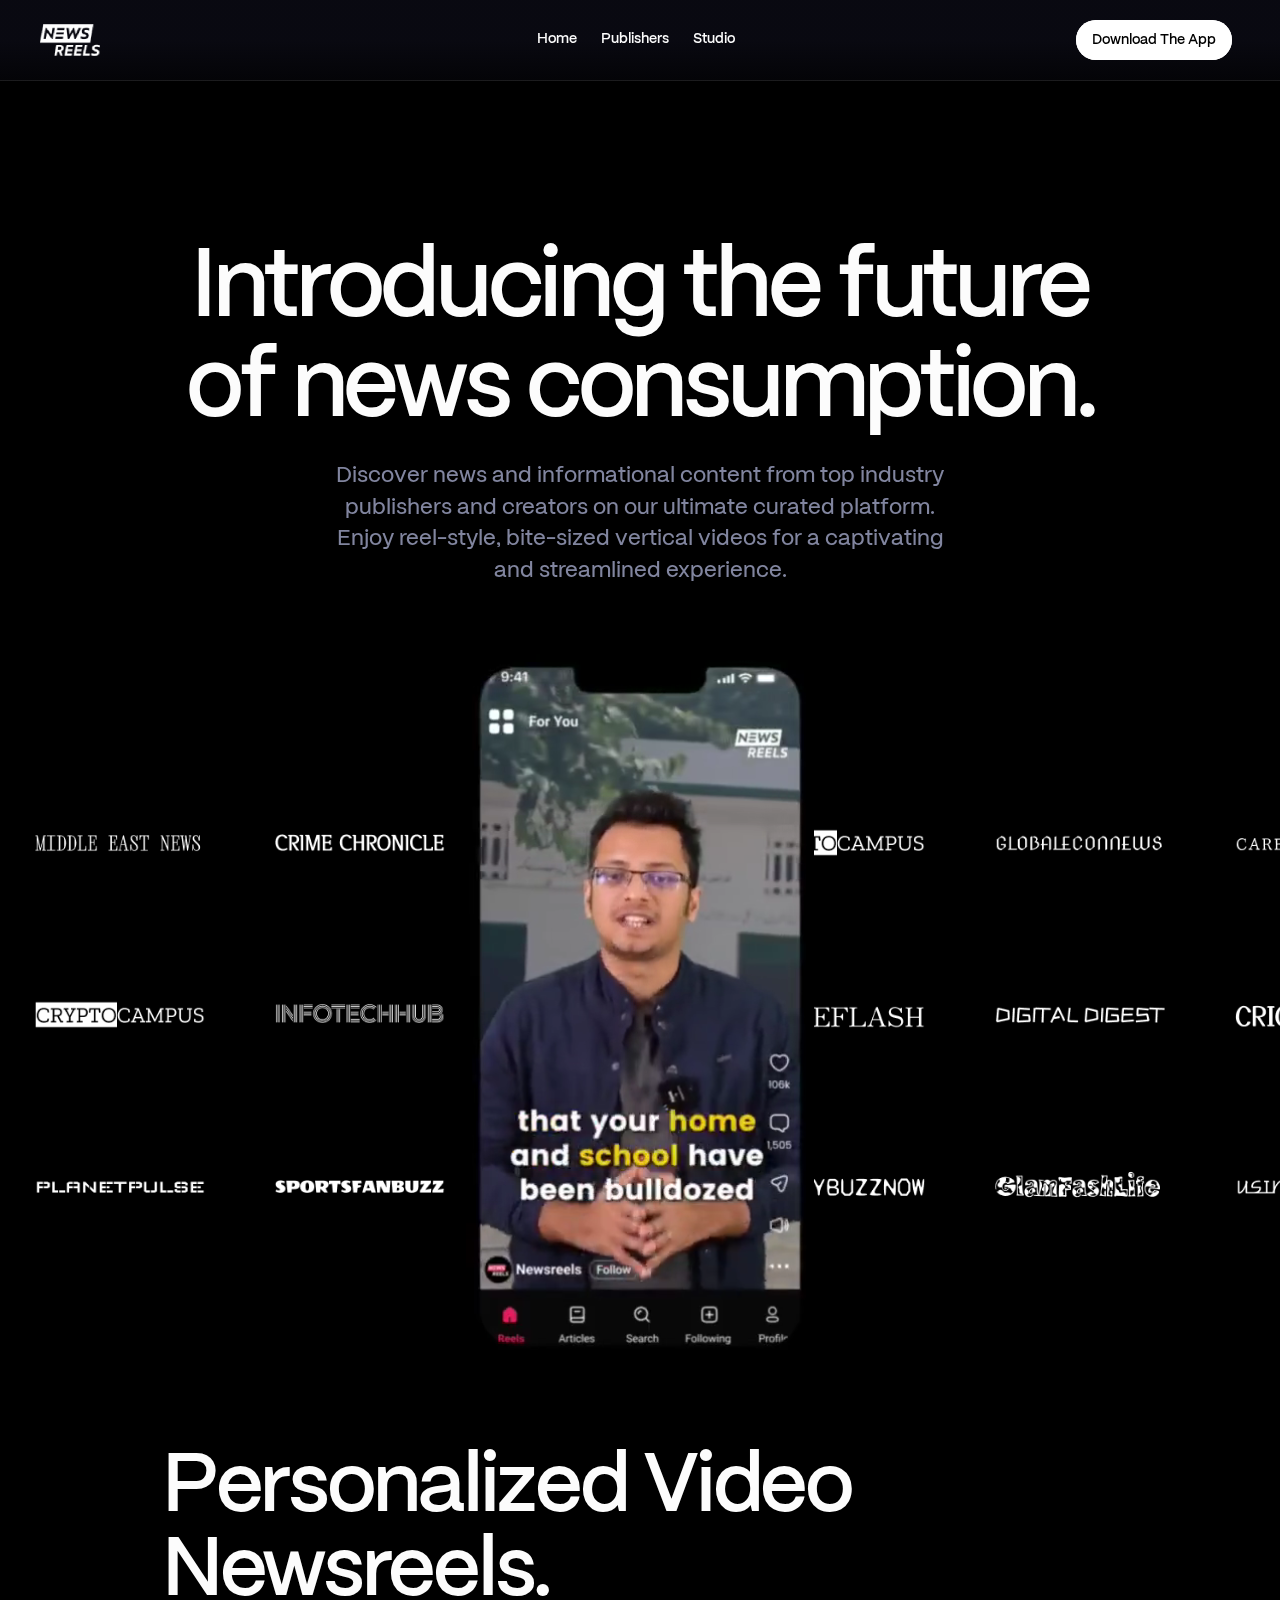
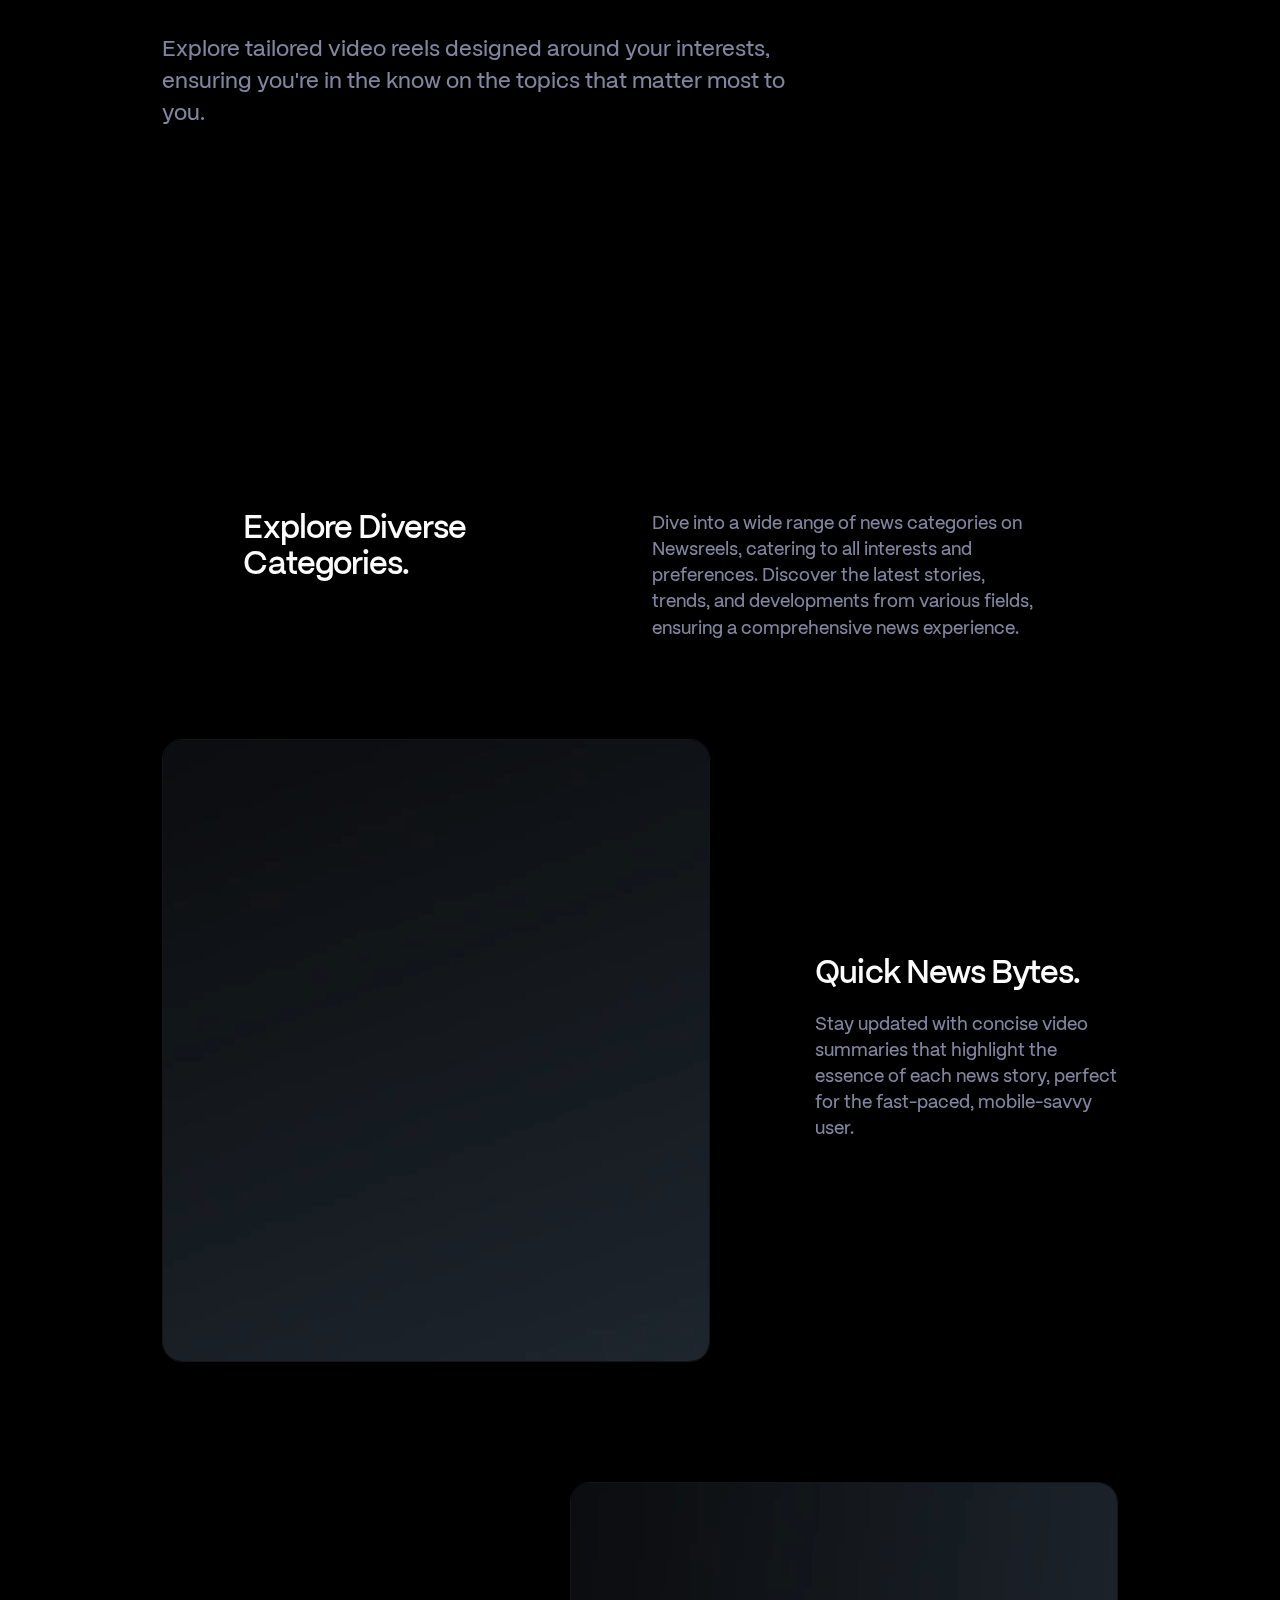
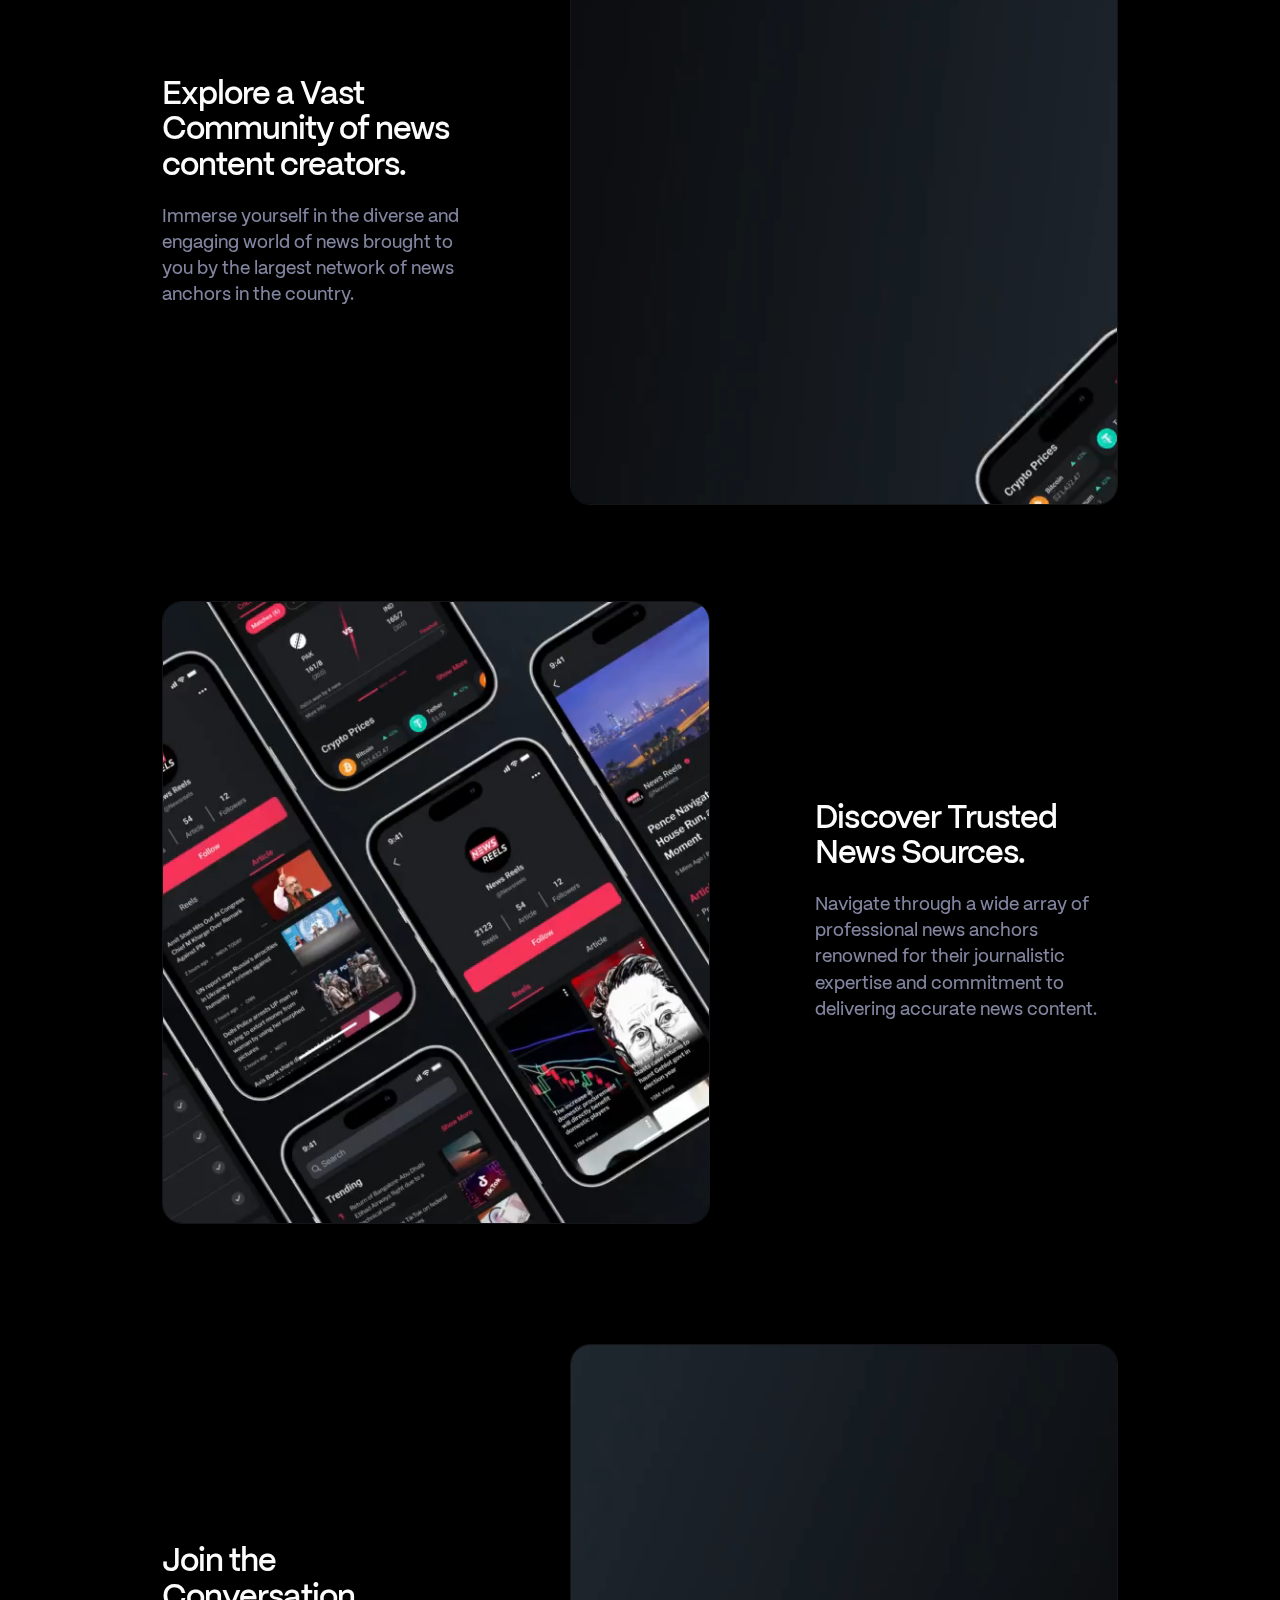
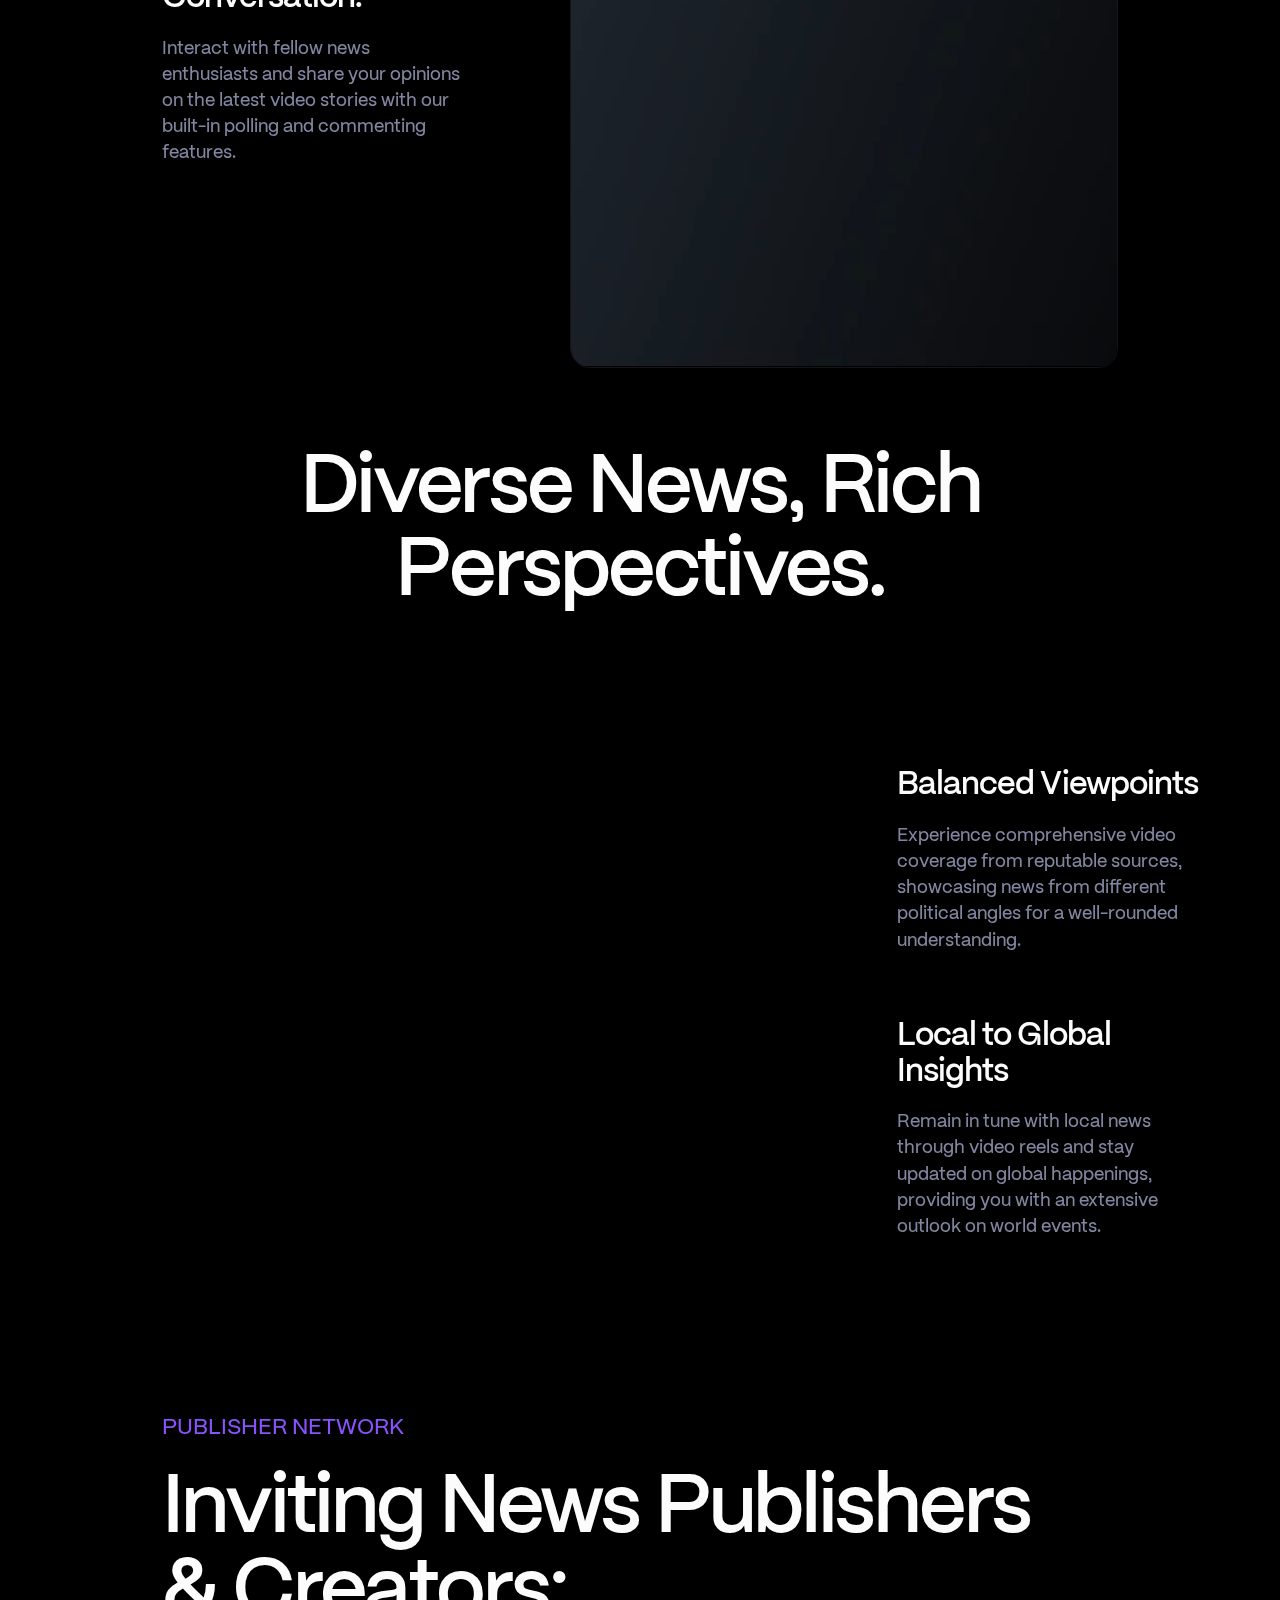
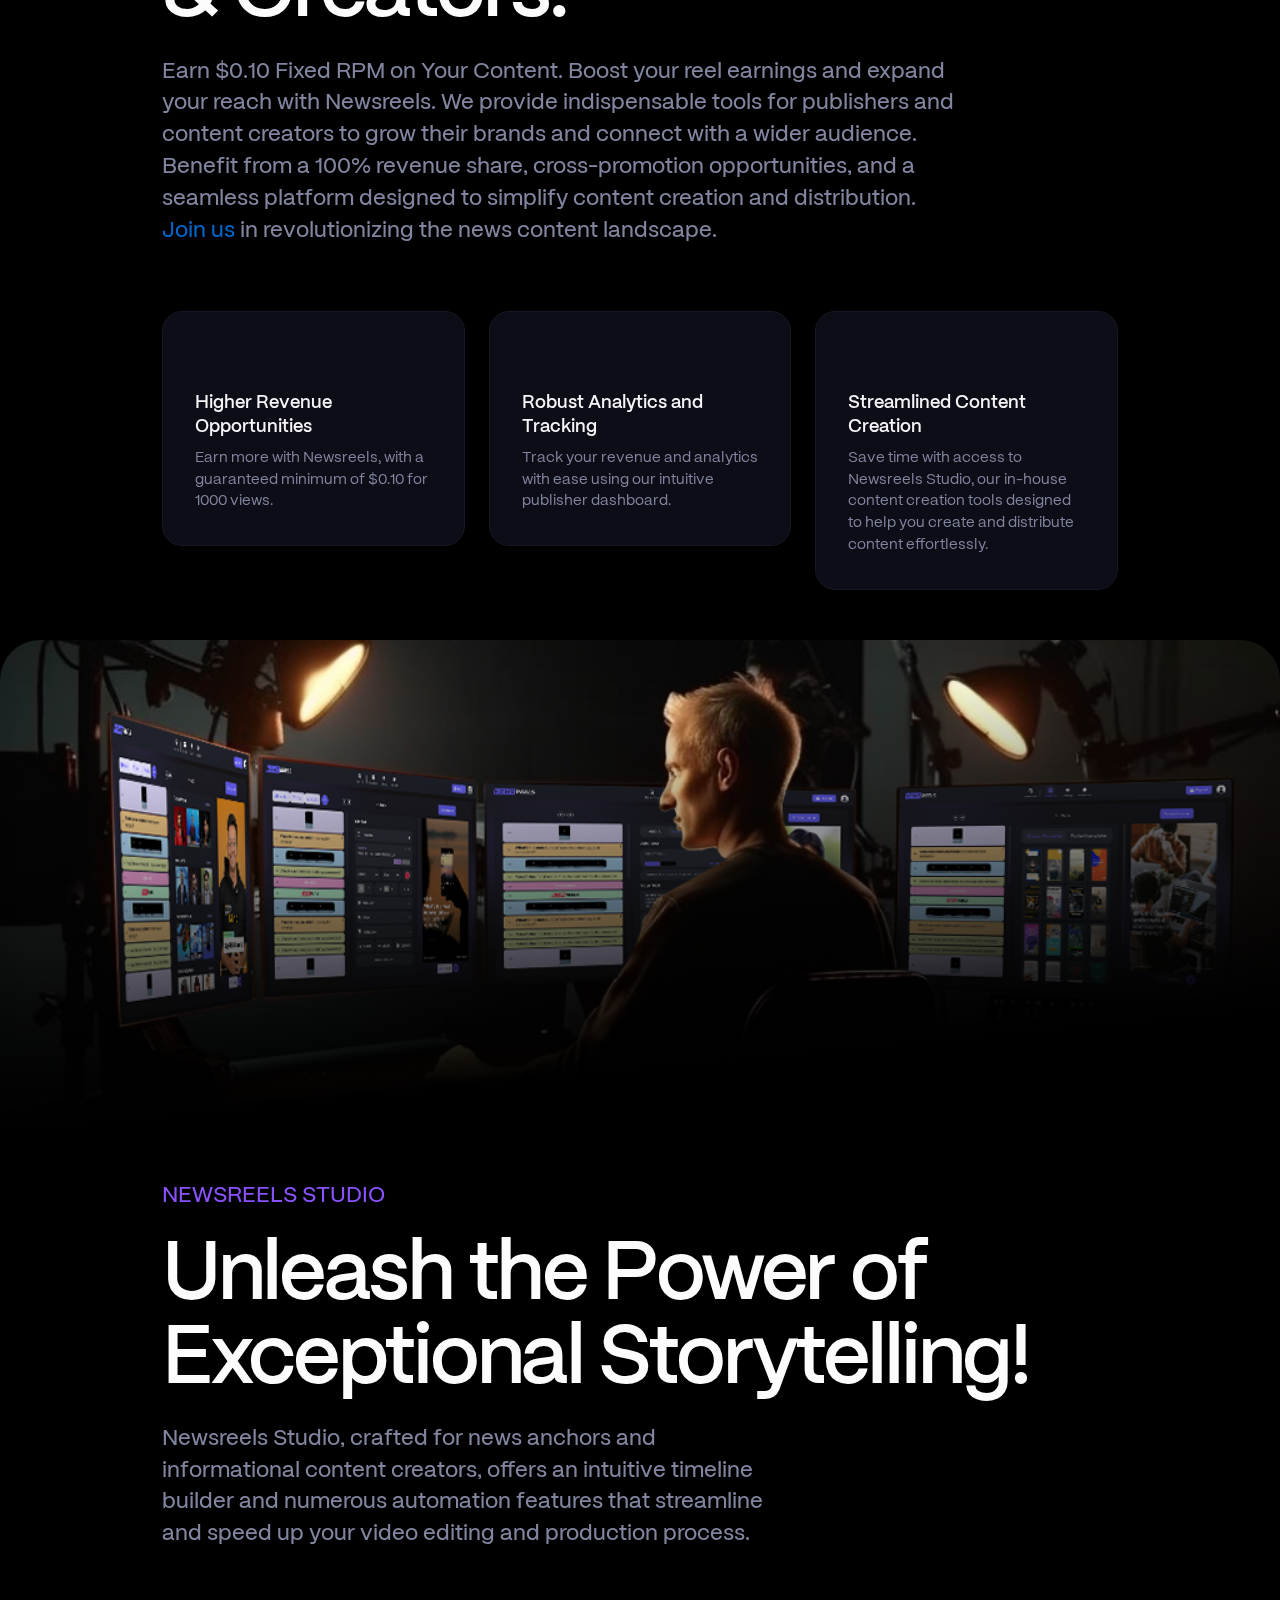
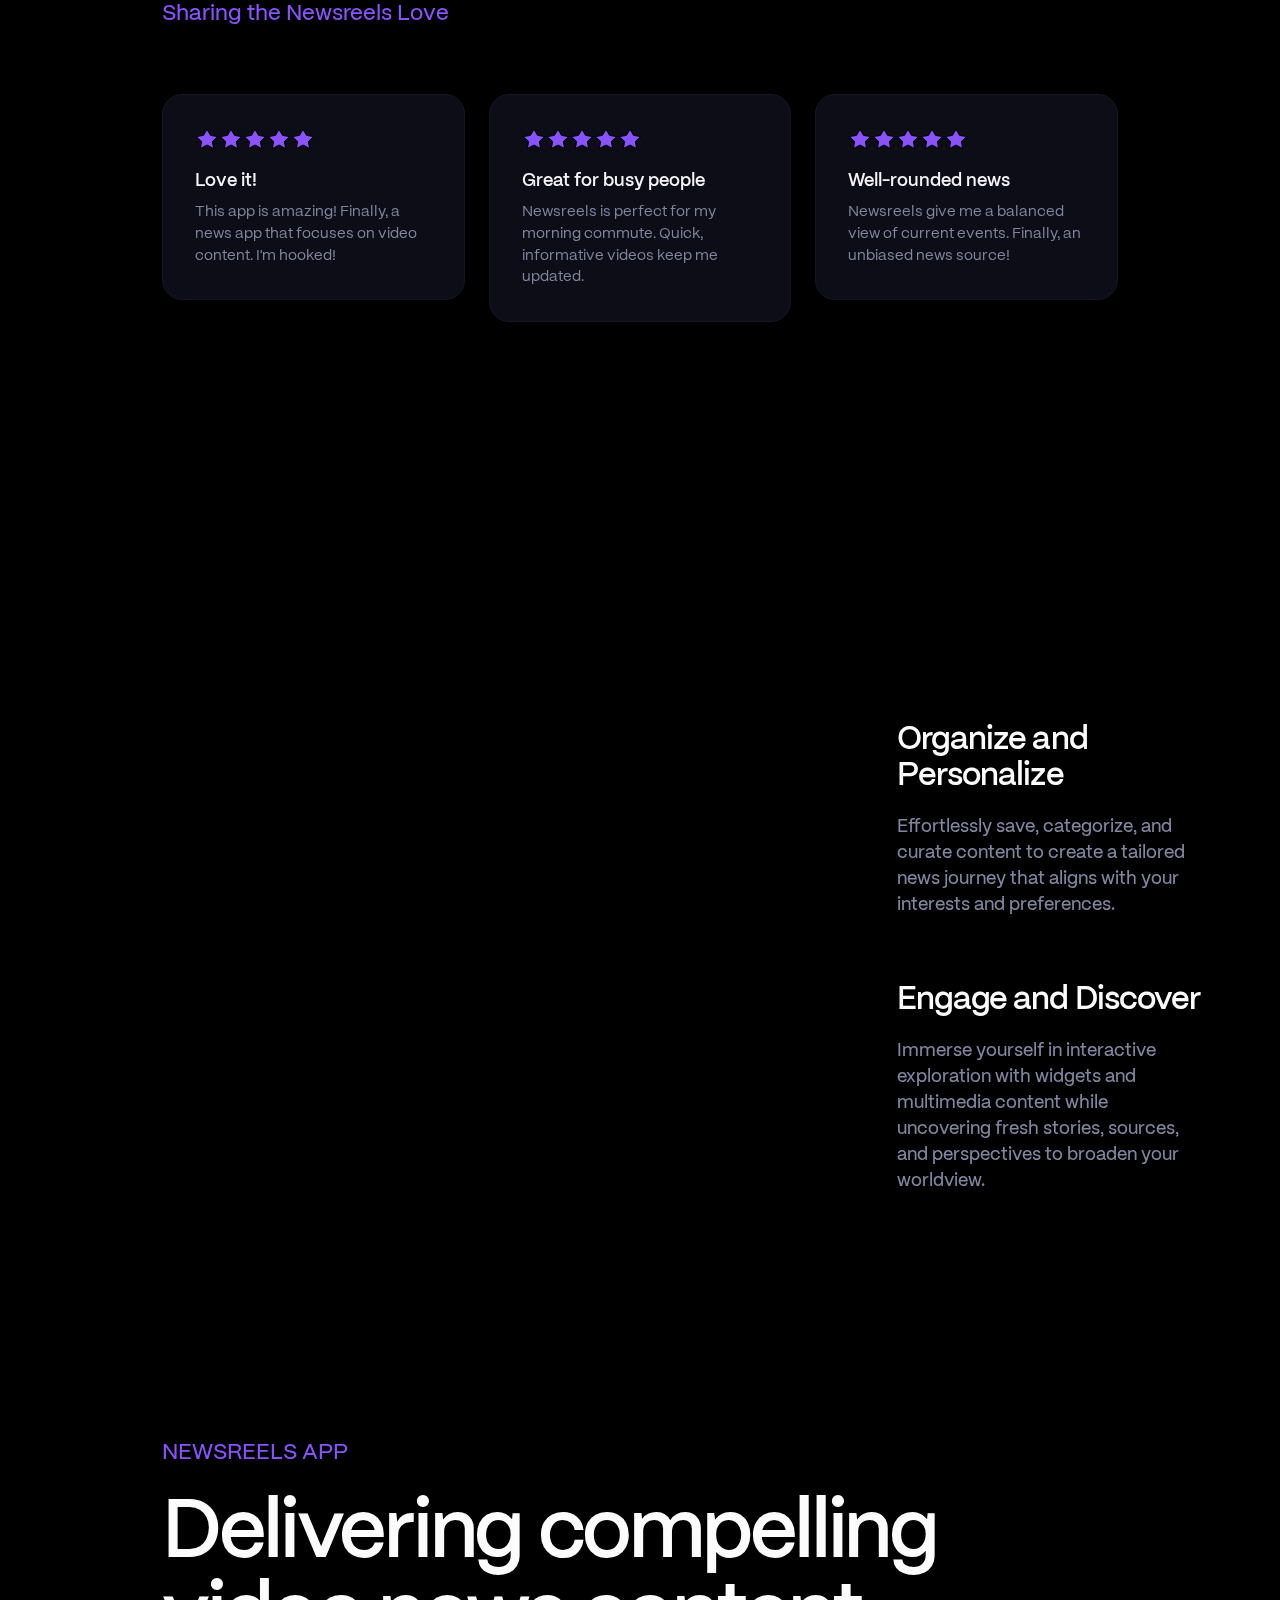
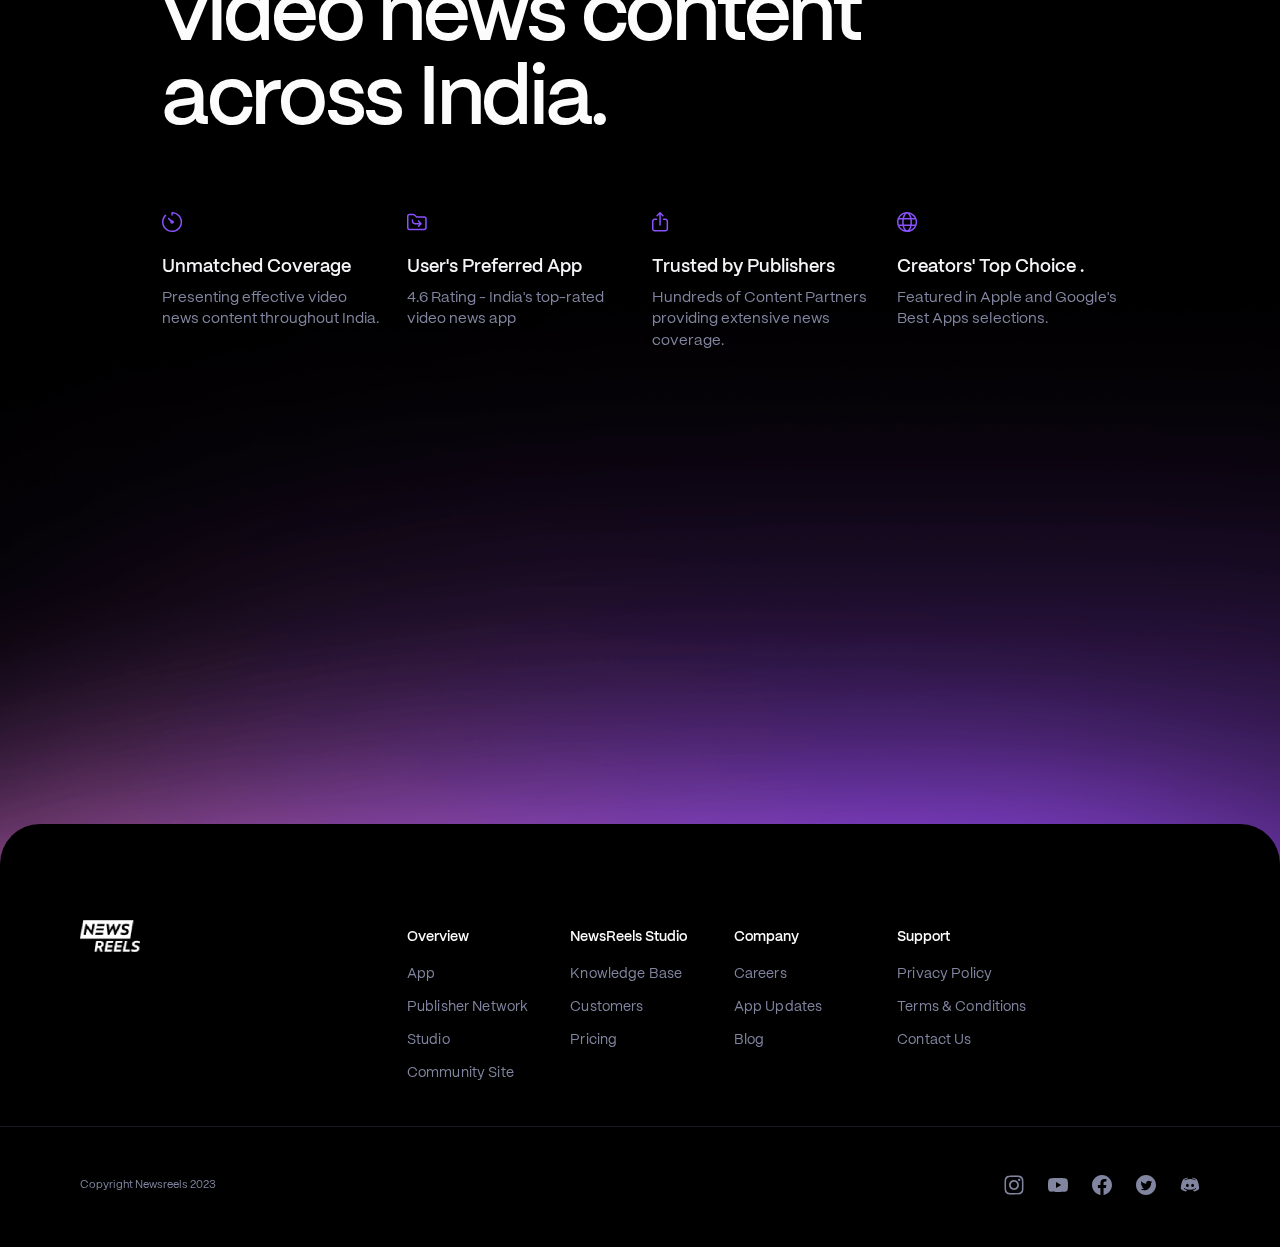
==== index.html @ c0e444f9 "add discord" ====
<!DOCTYPE html>
<html lang="en">

<head>
  <meta charset="utf-8">
  <meta name="viewport" content="width=device-width, initial-scale=1.0, viewport-fit=cover">
  <link rel="icon" href="/favicon.ico">
  <link rel="mask-icon" href="mask-icon.svg" color="#000000">
  <link rel="apple-touch-icon" href="/favicon.png">
  <link rel="manifest" href="manifest.json">
  <meta name="theme-color" content="#000000">
  <title>Newsreels | Home </title>
  <meta name="robots" content="index,follow">
  <meta name="description"
    content="Newsreels.app is the world's leading video review and collaboration platform. Share media, collect feedback, manage reviews, and deliver finished work faster — from anywhere in the world.">
  <meta name="twitter:card" content="summary_large_image">
  <meta name="twitter:site" content="@newsreels_india">
  <meta property="og:title" content="Next generation video collaboration">
  <meta property="og:description"
    content="Newsreels.app is the world's leading video review and collaboration platform. Share media, collect feedback, manage reviews, and deliver finished work faster — from anywhere in the world.">
  <meta property="og:url" content="https://Newsreels.app/">
  <meta property="og:image"
    content="/images/s6lu43cv/production/2a1689998dfde4bb32e7f4e3f55be67344ce795b-1200x630.jpg?w=1200&amp;h=630&amp;fm=jpg&amp;q=60">
  <meta property="og:image:alt" content="Home">
  <meta property="og:image:width" content="1200">
  <meta property="og:image:height" content="630">
  <link rel="canonical" href="https://Newsreels.app/">


  <style>
    :root {
      --window-width: 1258px !important;
      --vh: 9.41px;
      --color-accent: var(--color-iris, var(--color-accent-default)) !important;
    }
  </style>
  <meta name="next-head-count" content="26">

  <link href="" rel="preconnect" crossorigin="anonymous">
  <link rel="preload" href="/_next/static/css/97be53423e177a54.css" as="style">
  <link rel="stylesheet" href="/_next/static/css/97be53423e177a54.css" data-n-g="">
  <link rel="preload" href="/_next/static/css/7f69e7a1f38cecf5.css" as="style">
  <link rel="stylesheet" href="/_next/static/css/7f69e7a1f38cecf5.css" data-n-p=""><noscript data-n-css=""></noscript>
  <link rel="stylesheet" type="text/css" href="/_next/static/css/7e0dbac5d4361438.css">
  <link rel="stylesheet" href="/styles/min.css" type="text/css" />
  <script src="/scripts/head.built.js" type="text/javascript" charset="utf-8"></script>
  <link rel="stylesheet" href="/styles/sal.css">
  <script src="/scripts/sal.js"></script>
  <script>
    document.addEventListener("DOMContentLoaded", function () {
      sal({
        once: false,
        threshold: .3
      });
    });
  </script>
</head>

<body data-new-gr-c-s-check-loaded="14.1101.0" data-gr-ext-installed="">
  <div id="__next">
    <header class="XwOOK" aria-label="Primary Navigation"
      style="--nav-filter:none; --nav-bg:var(--nav-gradient-when-unblurred); --nav-text-color:var(--nav-text-color-light); --banner-height:0px; translate: none; rotate: none; scale: none; transform: translate(0px, 0px);">
      <nav class="nIgk0">
        <div class="_OiKy">
          <div class="F_Mcl"><a class="QZQv_" href="/">
              <img src="/images/logo.png" alt="">
            </a>
          </div>
          <div>
            <label for="inputNavMain" class="__6gzTP "
              style="translate: none; rotate: none; scale: none; transform: rotate(90deg);"><span class="Fape_"
                style="height: 24px; width: 4px;"><span class="xJKVR" style="height: 4px;"></span></span><span
                class="Fape_" style="height: 24px; width: 4px;"><span class="xJKVR"
                  style="height: 4px;"></span></span><span class="Fape_" style="height: 24px; width: 4px;"><span
                  class="xJKVR" style="height: 4px;"></span></span><span class="Fape_"
                style="height: 24px; width: 4px;"><span class="xJKVR" style="height: 4px;"></span></span>
            </label>
            <input type="checkbox" id="inputNavMain" class="hide inputNavMain" />
            <div class="K8v-head">
              <ul>
                <li> <a href="/">Home</a> </li>
                <li><a href="/publishers.html">Publishers</a> </li>
                <li><a href="/studio.html">Studio</a> </li>
              </ul>
              <ul>
                <li><a href="https://news.bullets.app/APWq/siteios"
                    class="downloadLink __5gJr1 __1HBn2 OVArd mlegb N3RCw">Download The
                    App</a></li>
              </ul>
            </div>
          </div>
          <ul class="__7wIyE">
            <li><a href="/" aria-current="page" tabindex="0" class="iCujW Xsi5x ASNs_"><span
                  class="h6oHQ">Home</span></a></li>
            <li><a href="/publishers.html" aria-current="page" tabindex="0" class="iCujW Xsi5x ASNs_"><span
                  class="h6oHQ">Publishers</span></a></li>
            <li><a href="/studio.html" aria-current="page" tabindex="0" class="iCujW Xsi5x ASNs_"><span
                  class="h6oHQ">Studio</span></a></li>
          </ul>
          <ul class="Wi_HN">
            <li><a href="https://news.bullets.app/APWq/siteios"
                class="downloadLink JPAgA __1HBn2 OVArd mlegb __30iHv pgyqc" target="_self" rel="noreferrer">Download
                The App</a></li>
          </ul>
        </div>
        <figure class="__3l9YJ"></figure>
      </nav>
    </header>

    <div class="__4ZFPN scrollable-container">
      <div class="SGDzO" style="--covered-opacity-progress:1; --covered-parallax-progress:0vh;">
        <div class="U4GbC ul-minh" style="height: 60vh;min-height: 610px  !important;bottom: 40vh;">
          <section class="l74oB rZjqm" style="--banner-height:0px; --transition-out-progress:0;">
            <div class="D2rDi" style="--glow-height:649.5px; --glow-width:1119.84px;">
              <div class="fyLz3 U_LW6" style="--glow-transition-in-delay:1s;--glow-skew:-12deg">
                <div class="wJUup bN3AM StOro" style="--glow-scale:0.9; --glow-intensity:1.2;" data-id=":Rk2qm:">
                  <canvas class="KvyDs" width="943" height="487" style="display: block;"></canvas>
                </div>
              </div>
            </div>
            <div class="qs5ya UTJMf FdVA_">
              <div class="mmdBP HyD3C FdVA_ O3_ec">
                <h1 class="cPYAq sBYv9 __57oio fxPj6 FMgrM">Introducing the future of news consumption.
                </h1>
                <p class="FrZdj Cjqhy k4YcQ KRW7B uUuhH">Discover news and informational content from
                  top industry publishers and creators on our ultimate curated platform. Enjoy
                  reel-style, bite-sized vertical videos for a captivating and streamlined experience.
                </p>
              </div>
            </div>
        </div>
      </div>
      <style>
        .device-screen>video {
          object-fit: contain
        }

        .device-hardware.image-hero-hardware {
          display: none;
        }

        html.no-reduced-motion .device-screen-image.image-hero-screen-wsj.nRF1M.__0O2Cb.show {
          background-image: unset !important;
        }
      </style>
      <main id="main" style="margin-top: 80px;" class="main" role="main" data-page-type="overview"
        data-anim-scroll-group="bubble-gum-group">
        <section class="section section-hero" data-analytics-section-engagement="name:hero">
          <div data-component-list="HeroTop" data-anim-scroll-group="HeroTop"
            style="transform: matrix(1, 0, 0, 1, 0, 0); opacity: 1;">

          </div>
          <div class="hero-bottom red-bg"
            style=" background: rgb(0,0,0); background: linear-gradient(0deg, rgba(0,0,0,1) 0%, rgba(0,0,0,1) 80%, rgba(0,0,0,0.8550595238095238) 90%, rgba(0,0,0,0.0) 100%); "
            data-anim-scroll-group='HeroBottom'>
            <div class="hero-bottom-content">
              <div data-component-list="MarqueeGalleryController">
                <div class="device-gallery" data-component-list=" DeviceGallery" style="opacity: 1; will-change: auto;">
                  <figure class="device">
                    <div class="device-hardware image-hero-hardware"></div>
                    <div class="device-screen">
                      <video playsinline="" muted="" autoplay="autoplay" loop=""
                        class="device-screen-image image-hero-screen-wsj nRF1M __0O2Cb show">
                        <!-- <source src="/images/videos/video.webm" type="video/mp4" /> -->
                        <source src="/images/home-page/final/01.mp4" type="video/mp4">
                      </video>
                    </div>
                  </figure>
                </div>
                <div class="marquee-container">
                  <figure class="marquee" data-component-list=" Marquee"
                    style="--slide-width:-50%; opacity: 1; --animation-play-state:running; will-change: auto;">
                    <div class="marquee-slide">
                      <div class="marquee-logo image-hero-logo-saexpress"></div>
                      <div class="marquee-logo image-hero-logo-houstonchronicle"></div>
                      <div class="marquee-logo image-hero-logo-latimes"></div>
                      <div class="marquee-logo image-hero-logo-wsj"></div>
                      <div class="marquee-logo image-hero-logo-idahostatesman"></div>
                      <div class="marquee-logo image-hero-logo-charlotteobserver"></div>
                      <div class="marquee-logo image-hero-logo-kansascitystar"></div>
                      <div class="marquee-logo image-hero-logo-sfchronicle"></div>
                      <div class="marquee-logo image-hero-logo-newsandobserver"></div>
                      <div class="marquee-logo image-hero-logo-miamiherald"></div>
                      <div class="marquee-logo image-hero-logo-sacramentobee"></div>
                      <div class="marquee-logo image-hero-logo-thestate"></div>
                      <div class="marquee-logo image-hero-logo-insider"></div>
                      <div class="marquee-logo image-hero-logo-todaysparent"></div>
                      <div class="marquee-logo image-hero-logo-townandcountry"></div>
                      <div class="marquee-logo image-hero-logo-vox"></div>
                    </div>
                    <div class="marquee-slide">
                      <div class="marquee-logo image-hero-logo-saexpress"></div>
                      <div class="marquee-logo image-hero-logo-houstonchronicle"></div>
                      <div class="marquee-logo image-hero-logo-latimes"></div>
                      <div class="marquee-logo image-hero-logo-wsj"></div>
                      <div class="marquee-logo image-hero-logo-idahostatesman"></div>
                      <div class="marquee-logo image-hero-logo-charlotteobserver"></div>
                      <div class="marquee-logo image-hero-logo-kansascitystar"></div>
                      <div class="marquee-logo image-hero-logo-sfchronicle"></div>
                      <div class="marquee-logo image-hero-logo-newsandobserver"></div>
                      <div class="marquee-logo image-hero-logo-miamiherald"></div>
                      <div class="marquee-logo image-hero-logo-sacramentobee"></div>
                      <div class="marquee-logo image-hero-logo-thestate"></div>
                      <div class="marquee-logo image-hero-logo-insider"></div>
                      <div class="marquee-logo image-hero-logo-todaysparent"></div>
                      <div class="marquee-logo image-hero-logo-townandcountry"></div>
                      <div class="marquee-logo image-hero-logo-vox"></div>
                    </div>
                  </figure>
                  <figure class="marquee" data-component-list=" Marquee"
                    style="--slide-width:-50%; opacity: 1; --animation-play-state:running; will-change: auto;">
                    <div class="marquee-slide">
                      <div class="marquee-logo image-hero-logo-adweek"></div>
                      <div class="marquee-logo image-hero-logo-bazaar"></div>
                      <div class="marquee-logo image-hero-logo-atlantic"></div>
                      <div class="marquee-logo image-hero-logo-bhag"></div>
                      <div class="marquee-logo image-hero-logo-bloomberg"></div>
                      <div class="marquee-logo image-hero-logo-caranddriver"></div>
                      <div class="marquee-logo image-hero-logo-vanityfair"></div>
                      <div class="marquee-logo image-hero-logo-cosmopolitan"></div>
                      <div class="marquee-logo image-hero-logo-dwell"></div>
                      <div class="marquee-logo image-hero-logo-cut"></div>
                      <div class="marquee-logo image-hero-logo-sportsIllustrated"></div>
                      <div class="marquee-logo image-hero-logo-hollywoodreporter"></div>
                      <div class="marquee-logo image-hero-logo-elle"></div>
                      <div class="marquee-logo image-hero-logo-esquire"></div>
                      <div class="marquee-logo image-hero-logo-wired"></div>
                      <div class="marquee-logo image-hero-logo-entertainmentweekly"></div>
                      <div class="marquee-logo image-hero-logo-foodandwine"></div>
                      <div class="marquee-logo image-hero-logo-forbes"></div>
                      <div class="marquee-logo image-hero-logo-time"></div>
                      <div class="marquee-logo image-hero-logo-allure"></div>
                      <div class="marquee-logo image-hero-logo-newrepublic"></div>
                    </div>
                    <div class="marquee-slide">
                      <div class="marquee-logo image-hero-logo-adweek"></div>
                      <div class="marquee-logo image-hero-logo-bazaar"></div>
                      <div class="marquee-logo image-hero-logo-atlantic"></div>
                      <div class="marquee-logo image-hero-logo-bhag"></div>
                      <div class="marquee-logo image-hero-logo-bloomberg"></div>
                      <div class="marquee-logo image-hero-logo-caranddriver"></div>
                      <div class="marquee-logo image-hero-logo-vanityfair"></div>
                      <div class="marquee-logo image-hero-logo-cosmopolitan"></div>
                      <div class="marquee-logo image-hero-logo-dwell"></div>
                      <div class="marquee-logo image-hero-logo-cut"></div>
                      <div class="marquee-logo image-hero-logo-sportsIllustrated"></div>
                      <div class="marquee-logo image-hero-logo-hollywoodreporter"></div>
                      <div class="marquee-logo image-hero-logo-elle"></div>
                      <div class="marquee-logo image-hero-logo-esquire"></div>
                      <div class="marquee-logo image-hero-logo-wired"></div>
                      <div class="marquee-logo image-hero-logo-entertainmentweekly"></div>
                      <div class="marquee-logo image-hero-logo-foodandwine"></div>
                      <div class="marquee-logo image-hero-logo-forbes"></div>
                      <div class="marquee-logo image-hero-logo-time"></div>
                      <div class="marquee-logo image-hero-logo-allure"></div>
                      <div class="marquee-logo image-hero-logo-newrepublic"></div>
                    </div>
                  </figure>
                  <figure class="marquee" data-component-list=" Marquee"
                    style="--slide-width:-50%; opacity: 1; --animation-play-state:running; will-change: auto;">
                    <div class="marquee-slide">
                      <div class="marquee-logo image-hero-logo-goodhousekeeping"></div>
                      <div class="marquee-logo image-hero-logo-realsimple"></div>
                      <div class="marquee-logo image-hero-logo-health"></div>
                      <div class="marquee-logo image-hero-logo-housebeautiful"></div>
                      <div class="marquee-logo image-hero-logo-instyle"></div>
                      <div class="marquee-logo image-hero-logo-golf"></div>
                      <div class="marquee-logo image-hero-logo-cookscountry"></div>
                      <div class="marquee-logo image-hero-logo-menshealth"></div>
                      <div class="marquee-logo image-hero-logo-motherjones"></div>
                      <div class="marquee-logo image-hero-logo-newsweek"></div>
                      <div class="marquee-logo image-hero-logo-nationalreview"></div>
                      <div class="marquee-logo image-hero-logo-newyork"></div>
                      <div class="marquee-logo image-hero-logo-oprahdaily"></div>
                      <div class="marquee-logo image-hero-logo-popularmechanics"></div>
                      <div class="marquee-logo image-hero-logo-people"></div>
                      <div class="marquee-logo image-hero-logo-vogue"></div>
                      <div class="marquee-logo image-hero-logo-rollingstone"></div>
                      <div class="marquee-logo image-hero-logo-nationalgeographic"></div>
                      <div class="marquee-logo image-hero-logo-newyorker"></div>
                      <div class="marquee-logo image-hero-logo-travelleisure"></div>
                      <div class="marquee-logo image-hero-logo-shape"></div>
                      <div class="marquee-logo image-hero-logo-womenshealth"></div>
                      <div class="marquee-logo image-hero-logo-gq"></div>
                    </div>
                    <div class="marquee-slide">
                      <div class="marquee-logo image-hero-logo-goodhousekeeping"></div>
                      <div class="marquee-logo image-hero-logo-realsimple"></div>
                      <div class="marquee-logo image-hero-logo-health"></div>
                      <div class="marquee-logo image-hero-logo-housebeautiful"></div>
                      <div class="marquee-logo image-hero-logo-instyle"></div>
                      <div class="marquee-logo image-hero-logo-golf"></div>
                      <div class="marquee-logo image-hero-logo-cookscountry"></div>
                      <div class="marquee-logo image-hero-logo-menshealth"></div>
                      <div class="marquee-logo image-hero-logo-motherjones"></div>
                      <div class="marquee-logo image-hero-logo-newsweek"></div>
                      <div class="marquee-logo image-hero-logo-nationalreview"></div>
                      <div class="marquee-logo image-hero-logo-newyork"></div>
                      <div class="marquee-logo image-hero-logo-oprahdaily"></div>
                      <div class="marquee-logo image-hero-logo-popularmechanics"></div>
                      <div class="marquee-logo image-hero-logo-people"></div>
                      <div class="marquee-logo image-hero-logo-vogue"></div>
                      <div class="marquee-logo image-hero-logo-rollingstone"></div>
                      <div class="marquee-logo image-hero-logo-nationalgeographic"></div>
                      <div class="marquee-logo image-hero-logo-newyorker"></div>
                      <div class="marquee-logo image-hero-logo-travelleisure"></div>
                      <div class="marquee-logo image-hero-logo-shape"></div>
                      <div class="marquee-logo image-hero-logo-womenshealth"></div>
                      <div class="marquee-logo image-hero-logo-gq"></div>
                    </div>
                  </figure>
                </div>
                <div class="animation-controls typography-news-copy">
                  <button class="animation-control animation-control-play" aria-label="play animation"
                    data-analytics-title="play-device-gallery" data-analytics-click="prop3:play-device-gallery"
                    disabled="">

                  </button>
                  <button class="animation-control animation-control-pause" aria-label="pause animation"
                    data-analytics-title="pause-device-gallery" data-analytics-click="prop3:pause-device-gallery">

                  </button>
                </div>

              </div>

            </div>
          </div>

        </section>
      </main>

      <div class="dK3Eb">
      </div>

      <section class="tnhsO CfJwj Obelq bk-bg  "
        style="--sp-h-b-base:6.2rem;--sp-h-b-xs:6.2rem;--sp-h-b-sm:8rem;--sp-h-b-md:9.6rem;--sp-h-b-lg:9.6rem;--sp-h-b-xl:9.6rem;--sp-h-a-base:3.2rem;--sp-h-a-xs:3.2rem;--sp-h-a-sm:3.2rem;--sp-h-a-md:3.2rem;--sp-h-a-lg:3.2rem;--sp-h-a-xl:3.2rem;--color-accent:var(--color-cobalt);    padding-top: 10px !important;">
        <div class="fEFij rZjqm ">
          <div class="qs5ya XRK93 FdVA_ __5tIL1">
            <div class="HyD3C FdVA_ DbFIs O3_ec">
              <!-- <span class="jsXE_ xy1GR GZt6A _bdZo">Reviews and approvals</span> -->
              <h2 class="__4OvFq __57oio ShuYP f4wNZ">Personalized Video Newsreels.</h2>
              <p class="sIwVz k4YcQ KRW7B uUuhH">Explore tailored video reels designed around your
                interests, ensuring you're in the know on the topics that matter most to you.
              </p>
            </div>
          </div>
        </div>
      </section>
      <section class="xuW0_ bk-bg rZjqm __3CmBP oNLWI CfJwj tnhsO no-pad-bottom"
        style="--sp-h-b-base:3.2rem;--sp-h-b-xs:3.2rem;--sp-h-b-sm:3.2rem;--sp-h-b-md:3.2rem;--sp-h-b-lg:3.2rem;--sp-h-b-xl:3.2rem;--sp-h-a-base:6.2rem;--sp-h-a-xs:6.2rem;--sp-h-a-sm:6.2rem;--sp-h-a-md:9.6rem;--sp-h-a-lg:9.6rem;--sp-h-a-xl:9.6rem;--max-parallax-percent:14">
        <div class="GsYCh EgB4M vplayer">
          <div class="fyLz3 __2_GFP">
            <div class="wJUup bN3AM StOro " style="--glow-scale:1.35; --glow-intensity:0.4;" data-id=":R18cqm:">
              <canvas class="KvyDs" width="717" height="416" style="display: none;"></canvas>
            </div>
          </div>

          <div>
            <video playsinline muted autoplay="autoplay" loop class="nRF1M __0O2Cb">
              <source src="/images/home-page/final/02.mp4" type="video/mp4" />
            </video>
          </div>

        </div>

        <div class="qs5ya zzuJd FdVA_ SVWmp EgB4M" style=" margin-top: 130px; ">
          <div class="HyD3C FdVA_ DbFIs AeyKt _iPzT __0qe1M">
            <h3 class="__57oio fyTcj xPRrU">Explore Diverse Categories.</h3>
          </div>
          <div class="HyD3C FdVA_ DbFIs AeyKt _iPzT aapeg">
            <p class="k4YcQ mkMAT yzwZD">Dive into a wide range of news categories on Newsreels, catering to
              all interests and preferences. Discover the latest stories, trends, and developments from
              various fields, ensuring a comprehensive news experience.
            </p>
          </div>
        </div>
      </section>

      <section class="B9Crf zS1Hy __5UiKo CfJwj tnhsO t5ApJ no-pad-bottom"
        style="--sp-h-b-base:6.2rem; --sp-h-b-xs:6.2rem; --sp-h-b-sm:6.2rem; --sp-h-b-md:9.6rem; --sp-h-b-lg:9.6rem; --sp-h-b-xl:9.6rem; --sp-h-a-base:6.2rem; --sp-h-a-xs:6.2rem; --sp-h-a-sm:6.2rem; --sp-h-a-md:12rem; --sp-h-a-lg:12rem; --sp-h-a-xl:12rem; --max-parallax-percent:14; --media-aspect-ratio:0.878788; --side-by-side-progress:0;">
        <div class="__5Azdj rZjqm">
          <div class="qs5ya R4bce">
            <div class="DbFIs O3_ec">
              <h3 class="DOlB_ __57oio fyTcj xPRrU">Quick News Bytes.</h3>
              <p class="smFNY k4YcQ mkMAT yzwZD">Stay updated with concise video summaries that highlight
                the essence of each news story, perfect for the fast-paced, mobile-savvy user.</p>
            </div>
          </div>
          <div class="__4_FnV">
            <div class="fyLz3 gd8bm" style="--glow-skew:-10deg">
              <div class="wJUup EL74u bN3AM StOro" style="--glow-scale:1.00059; --glow-intensity:0.800781;"
                data-id=":R8gqm:"><canvas class="KvyDs" width="493" height="467" style="display: none;"></canvas>
              </div>

              <div class="TjluN Rko64">
                <div class="bIJb7 rIIRL" style="--aspect-ratio:0.7575757575757576">
                  <div aria-hidden="true">
                    <figure class="dv8YP cseZ3" style="--default-image-aspect-ratio:0.7575757575757576">
                      <!-- <img crossorigin="anonymous" alt="" class="nRF1M __0O2Cb"
                                                src="/images/new/2.1.png"> -->
                      <video playsinline muted autoplay="autoplay" class="nRF1M __0O2Cb">
                        <source src="/images/home-page/final/03.mp4" type="video/mp4" />
                      </video>

                    </figure>
                  </div>
                </div>
              </div>
            </div>
          </div>
        </div>
      </section>

      <section class="B9Crf zS1Hy dQmZV CfJwj tnhsO t5ApJ no-pad-bottom"
        style="--sp-h-b-base:6.2rem; --sp-h-b-xs:6.2rem; --sp-h-b-sm:6.2rem; --sp-h-b-md:12rem; --sp-h-b-lg:12rem; --sp-h-b-xl:12rem; --sp-h-a-base:6.2rem; --sp-h-a-xs:6.2rem; --sp-h-a-sm:6.2rem; --sp-h-a-md:12rem; --sp-h-a-lg:12rem; --sp-h-a-xl:12rem; --max-parallax-percent:14; --media-aspect-ratio:0.878788; --side-by-side-progress:0;">
        <div class="__5Azdj rZjqm">
          <div class="qs5ya R4bce">
            <div class="DbFIs O3_ec">
              <h3 class="DOlB_ __57oio fyTcj xPRrU">Explore a Vast Community of news content creators.
              </h3>
              <p class="smFNY k4YcQ mkMAT yzwZD">Immerse yourself in the diverse and engaging world of
                news brought to you by the largest network of news anchors in the country.</p>
            </div>
          </div>
          <div class="__4_FnV">
            <div class="fyLz3 gd8bm" style="--glow-skew:-10deg">
              <div class="wJUup EL74u bN3AM StOro" style="--glow-scale:1.00059; --glow-intensity:0.800781;"
                data-id=":R8kqm:"><canvas class="KvyDs" width="493" height="467" style="display: none;"></canvas>
              </div>

              <div class="TjluN Rko64">
                <div class="bIJb7 rIIRL" style="--aspect-ratio:0.7575757575757576">
                  <div aria-hidden="true">
                    <figure class="dv8YP cseZ3" style="--default-image-aspect-ratio:0.7575757575757576">
                      <video playsinline muted autoplay="autoplay" class="nRF1M __0O2Cb">
                        <source src="/images/home-page/final/04.mp4" type="video/mp4" />
                      </video>
                      <!-- <img crossorigin="anonymous" alt="" class="nRF1M __0O2Cb" src="/images/new/3.2.png"> -->
                    </figure>
                  </div>

                </div>
              </div>
            </div>
          </div>
        </div>
      </section>

      <section class="B9Crf zS1Hy __5UiKo CfJwj tnhsO t5ApJ no-pad-bottom"
        style="--sp-h-b-base:6.2rem; --sp-h-b-xs:6.2rem; --sp-h-b-sm:6.2rem; --sp-h-b-md:9.6rem; --sp-h-b-lg:9.6rem; --sp-h-b-xl:9.6rem; --sp-h-a-base:6.2rem; --sp-h-a-xs:6.2rem; --sp-h-a-sm:6.2rem; --sp-h-a-md:12rem; --sp-h-a-lg:12rem; --sp-h-a-xl:12rem; --max-parallax-percent:14; --media-aspect-ratio:0.878788; --side-by-side-progress:0;">
        <div class="__5Azdj rZjqm">
          <div class="qs5ya R4bce">
            <div class="DbFIs O3_ec">
              <h3 class="DOlB_ __57oio fyTcj xPRrU">Discover Trusted News Sources.</h3>
              <p class="smFNY k4YcQ mkMAT yzwZD">Navigate through a wide array of professional news
                anchors renowned for their journalistic expertise and commitment to delivering accurate
                news content.</p>
            </div>
          </div>
          <div class="__4_FnV">
            <div class="fyLz3 gd8bm" style="--glow-skew:-10deg">
              <div class="wJUup EL74u bN3AM StOro" style="--glow-scale:1.00059; --glow-intensity:0.800781;"
                data-id=":R8gqm:"><canvas class="KvyDs" width="493" height="467" style="display: none;"></canvas>
              </div>

              <div class="TjluN Rko64">
                <div class="bIJb7 rIIRL" style="--aspect-ratio:0.7575757575757576">
                  <div aria-hidden="true">
                    <figure class="dv8YP cseZ3" style="--default-image-aspect-ratio:0.7575757575757576">
                      <video playsinline muted autoplay="autoplay" class="nRF1M __0O2Cb">
                        <source src="/images/home-page/final/05.mp4" type="video/mp4" />
                      </video>

                    </figure>
                  </div>

                </div>
              </div>
            </div>
          </div>
        </div>
      </section>

      <section class="B9Crf zS1Hy dQmZV CfJwj tnhsO t5ApJ no-pad-bottom"
        style="--sp-h-b-base:6.2rem; --sp-h-b-xs:6.2rem; --sp-h-b-sm:6.2rem; --sp-h-b-md:12rem; --sp-h-b-lg:12rem; --sp-h-b-xl:12rem; --sp-h-a-base:6.2rem; --sp-h-a-xs:6.2rem; --sp-h-a-sm:6.2rem; --sp-h-a-md:12rem; --sp-h-a-lg:12rem; --sp-h-a-xl:12rem; --max-parallax-percent:14; --media-aspect-ratio:0.878788; --side-by-side-progress:0;">
        <div class="__5Azdj rZjqm">
          <div class="qs5ya R4bce">
            <div class="DbFIs O3_ec">
              <h3 class="DOlB_ __57oio fyTcj xPRrU">Join the Conversation.
              </h3>
              <p class="smFNY k4YcQ mkMAT yzwZD">Interact with fellow news enthusiasts and share your
                opinions on the latest video stories with our built-in polling and commenting features.
              </p>
            </div>
          </div>
          <div class="__4_FnV">
            <div class="fyLz3 gd8bm" style="--glow-skew:-10deg">
              <div class="wJUup EL74u bN3AM StOro" style="--glow-scale:1.00059; --glow-intensity:0.800781;"
                data-id=":R8kqm:"><canvas class="KvyDs" width="493" height="467" style="display: none;"></canvas>
              </div>

              <div class="TjluN Rko64">
                <div class="bIJb7 rIIRL" style="--aspect-ratio:0.7575757575757576">
                  <div aria-hidden="true">
                    <figure class="dv8YP cseZ3" style="--default-image-aspect-ratio:0.7575757575757576">
                      <video playsinline muted autoplay="autoplay" class="nRF1M __0O2Cb">
                        <source src="/images/home-page/final/06.mp4" type="video/mp4" />
                      </video>
                    </figure>
                  </div>
                </div>
              </div>
            </div>
          </div>
        </div>
      </section>



      <section class="OhV2b tnhsO CfJwj Obelq"
        style="--sp-h-b-base:6.2rem;--sp-h-b-xs:6.2rem;--sp-h-b-sm:6.2rem;--sp-h-b-md:8rem;--sp-h-b-lg:8rem;--sp-h-b-xl:8rem;--sp-h-a-base:1.2rem;--sp-h-a-xs:1.2rem;--sp-h-a-sm:3.2rem;--sp-h-a-md:3.2rem;--sp-h-a-lg:3.2rem;--sp-h-a-xl:3.2rem">
        <div class="fEFij rZjqm">
          <div class="qs5ya XRK93 FdVA_ __5tIL1 __8vmEq">
            <div class="mmdBP HyD3C FdVA_ DbFIs O3_ec">
              <h2 class="__4OvFq __57oio ShuYP f4wNZ">Diverse News, Rich Perspectives.</h2>
            </div>
          </div>
        </div>
      </section>

      <section class="B9Crf nNTuO __5UiKo CfJwj tnhsO "
        style="--sp-h-b-base:1.2rem;--sp-h-b-xs:1.2rem;--sp-h-b-sm:3.2rem;--sp-h-b-md:3.2rem;--sp-h-b-lg:3.2rem;--sp-h-b-xl:3.2rem;--sp-h-a-base:1.2rem;--sp-h-a-xs:1.2rem;--sp-h-a-sm:3.2rem;--sp-h-a-md:3.2rem;--sp-h-a-lg:3.2rem;--sp-h-a-xl:3.2rem;--max-parallax-percent:14;--media-aspect-ratio:1.381079027355623">
        <div class="__5Azdj rZjqm">
          <div class="qs5ya R4bce ">
            <div class="DbFIs O3_ec">
              <h3 class="DOlB_ __57oio fyTcj xPRrU">Balanced Viewpoints</h3>
              <p class="smFNY k4YcQ mkMAT yzwZD">Experience comprehensive video coverage from reputable
                sources, showcasing news from different political angles for a well-rounded
                understanding.</p>
              <h3 class="DOlB_ __57oio fyTcj xPRrU">Local to Global Insights</h3>
              <p class="smFNY k4YcQ mkMAT yzwZD">Remain in tune with local news through video reels and
                stay updated on global happenings, providing you with an extensive outlook on world
                events.</p>
            </div>
          </div>
          <div class="__4_FnV uSCz7">
            <div class="fyLz3 gd8bm" style="--glow-skew:-10deg">
              <div class="wJUup EL74u bN3AM StOro" style="--glow-scale:1.10273; --glow-intensity:0.361406;"
                data-id=":R9eqm:"><canvas class="KvyDs" width="761" height="488" style="display: none;"></canvas>
              </div>
              <div class="Rko64">
                <figure class="rIIRL cseZ3" style="--default-image-aspect-ratio:1.7092275448873677">

                  <video playsinline muted autoplay="autoplay" loop class="nRF1M __0O2Cb">
                    <source src="/images/home-page/map.mp4" type="video/mp4" />
                  </video>
                </figure>
              </div>
            </div>
          </div>
        </div>
      </section>

      <div class=" rZjqm">
        <div class="qs5ya LWfj8 FdVA_" style="margin: 50px 0;">
          <div class="C__xG HyD3C FdVA_ DbFIs O3_ec"><span class="jsSqz xy1GR GZt6A _bdZo">PUBLISHER NETWORK
            </span>
            <h2 class="sSK5N __57oio ShuYP f4wNZ">Inviting News Publishers & Creators: </h2>
            <p class="CgwQi k4YcQ KRW7B uUuhH">Earn $0.10 Fixed RPM on Your Content. Boost your reel earnings
              and expand your reach with Newsreels. We provide indispensable tools for publishers and
              content creators to grow their brands and connect with a wider audience. Benefit from a 100%
              revenue share, cross-promotion opportunities, and a seamless platform designed to simplify
              content creation and distribution. <a href="https://publisher.newsreels.app/" target="_blank">Join us</a>
              in revolutionizing the news content landscape.
            </p>
            <div class="__6SBOm AFOr6 __3XpvL FNZtS FdVA_ unSbn">
              <div class="gZiAO">
                <div class="guef_ F80eb MyzZq OYXA2">

                  <svg preserveAspectRatio="xMinYMid meet" id="a" xmlns="http://www.w3.org/2000/svg"
                    viewBox="0 0 14.41 28" class="b0A3O">
                    <path
                      d="M14.41,7.29v-1.81c0-.41-.34-.75-.75-.75H.75c-.41,0-.75,.34-.75,.75v1.81c0,3.06,1.91,5.67,4.6,6.71-2.69,1.04-4.6,3.65-4.6,6.71v1.81c0,.41,.34,.75,.75,.75H13.66c.41,0,.75-.34,.75-.75v-1.81c0-3.06-1.91-5.67-4.6-6.71,2.69-1.04,4.6-3.65,4.6-6.71Zm-5.61,5.47c-.32,.09-.54,.39-.54,.72v1.04c0,.33,.22,.63,.54,.72,2.37,.69,4.11,2.88,4.11,5.47v1.06H1.5v-1.06c0-2.59,1.73-4.78,4.11-5.47,.32-.09,.54-.39,.54-.72v-1.04c0-.33-.22-.63-.54-.72-2.37-.69-4.11-2.88-4.11-5.47v-1.06H12.91v1.06c0,2.59-1.73,4.78-4.11,5.47Z"
                      fill="#fc856d"></path>
                    <path d="M7.21,11.68c2.14,0,3.87-1.73,3.87-3.87H3.33c0,2.14,1.73,3.87,3.87,3.87Z" fill="#fc856d">
                    </path>
                  </svg>
                  <div class="qs5ya">
                    <div class="DbFIs O3_ec">
                      <h4 class="__9kSVM qntzc __57oio UaOIG gVnvj">Higher Revenue Opportunities
                      </h4>
                      <p class="H0QET k4YcQ ediMj bHzS2">Earn more with Newsreels, with a
                        guaranteed minimum of $0.10 for 1000 views.</p>
                    </div>
                  </div>
                </div>
              </div>
              <div class="gZiAO">
                <div class="guef_ F80eb MyzZq OYXA2">

                  <svg preserveAspectRatio="xMinYMid meet" id="a" xmlns="http://www.w3.org/2000/svg"
                    viewBox="0 0 18.03 28" class="b0A3O">
                    <path
                      d="M9.01,4.99c-2.85,0-5.39,1.32-7.04,3.39v-1.04c0-.41-.34-.75-.75-.75s-.75,.34-.75,.75v3.01c0,.41,.34,.75,.75,.75h3.01c.41,0,.75-.34,.75-.75s-.34-.75-.75-.75h-1.31c1.37-1.88,3.58-3.11,6.09-3.11,4.15,0,7.51,3.36,7.51,7.51s-3.36,7.51-7.51,7.51S1.5,18.15,1.5,14c0-.41-.34-.75-.75-.75s-.75,.34-.75,.75c0,4.98,4.04,9.01,9.01,9.01s9.01-4.04,9.01-9.01S13.99,4.99,9.01,4.99Z"
                      fill="#fc856d"></path>
                    <path
                      d="M8.8,9.16c-.41,0-.75,.34-.75,.75v5.16c0,.41,.34,.75,.75,.75h3.44c.41,0,.75-.34,.75-.75s-.34-.75-.75-.75h-2.69v-4.41c0-.41-.34-.75-.75-.75Z"
                      fill="#fc856d"></path>
                  </svg>
                  <div class="qs5ya">
                    <div class="DbFIs O3_ec">
                      <h4 class="__9kSVM qntzc __57oio UaOIG gVnvj">Robust Analytics and Tracking
                      </h4>
                      <p class="H0QET k4YcQ ediMj bHzS2">Track your revenue and analytics with
                        ease using our intuitive publisher dashboard.</p>
                    </div>
                  </div>
                </div>
              </div>
              <div class="gZiAO">
                <div class="guef_ F80eb MyzZq OYXA2">

                  <svg preserveAspectRatio="xMinYMid meet" id="a" xmlns="http://www.w3.org/2000/svg"
                    viewBox="0 0 20.17 28" class="b0A3O">
                    <path
                      d="M10.08,3.92C4.51,3.92,0,8.43,0,14s4.51,10.08,10.08,10.08,10.08-4.51,10.08-10.08S15.65,3.92,10.08,3.92Zm7.64,6.17h-3.15c-.22-1.02-.52-1.96-.89-2.76-.24-.53-.53-1.03-.86-1.46,2.13,.72,3.88,2.25,4.9,4.23Zm-4.26,3.91c0,.84-.06,1.65-.16,2.41H6.86c-.1-.76-.16-1.57-.16-2.41s.06-1.65,.16-2.41h6.45c.1,.76,.16,1.57,.16,2.41Zm-3.38-8.24c.67,0,1.52,.62,2.24,2.2,.28,.62,.53,1.34,.71,2.14H7.13c.19-.8,.43-1.52,.71-2.14,.72-1.57,1.57-2.2,2.24-2.2Zm-2.75,.11c-.33,.44-.61,.93-.86,1.46-.37,.8-.67,1.74-.89,2.76H2.44c1.01-1.98,2.77-3.51,4.9-4.23ZM1.5,14c0-.84,.12-1.65,.34-2.41h3.5c-.09,.77-.14,1.58-.14,2.41s.05,1.64,.14,2.41H1.84c-.22-.76-.34-1.57-.34-2.41Zm.94,3.91h3.15c.22,1.02,.52,1.96,.89,2.76,.24,.53,.53,1.03,.86,1.46-2.13-.72-3.89-2.25-4.9-4.22Zm7.64,4.33c-.67,0-1.52-.62-2.24-2.2-.28-.62-.53-1.34-.71-2.14h5.91c-.19,.8-.43,1.52-.71,2.14-.72,1.57-1.57,2.2-2.24,2.2Zm2.75-.11c.33-.44,.61-.93,.86-1.46,.37-.8,.67-1.74,.89-2.76h3.15c-1.01,1.98-2.77,3.51-4.9,4.22Zm1.99-5.72c.09-.77,.14-1.58,.14-2.41s-.05-1.64-.14-2.41h3.5c.22,.76,.34,1.57,.34,2.41s-.12,1.65-.34,2.41h-3.5Z"
                      fill="#fc856d" fill-rule="evenodd"></path>
                  </svg>
                  <div class="qs5ya">
                    <div class="DbFIs O3_ec">
                      <h4 class="__9kSVM qntzc __57oio UaOIG gVnvj">Streamlined Content Creation
                      </h4>
                      <p class="H0QET k4YcQ ediMj bHzS2">Save time with access to Newsreels
                        Studio, our in-house content creation tools designed to help you create
                        and distribute content effortlessly.</p>
                    </div>
                  </div>
                </div>
              </div>
            </div>
          </div>
        </div>
      </div>

      <section class="tnhsO _OiyO Obelq"
        style="--sp-h-a-base:4.8rem; --sp-h-a-xs:4.8rem; --sp-h-a-sm:4.8rem; --sp-h-a-md:4.8rem; --sp-h-a-lg:4.8rem; --sp-h-a-xl:4.8rem;">
        <div class="fEFij rZjqm">
          <div class="qs5ya XRK93 FdVA_ __5tIL1">
            <div class="HyD3C FdVA_ DbFIs O3_ec"><span class="jsXE_ xy1GR GZt6A _bdZo">NEWSREELS
                STUDIO</span>
              <h2 class="__4OvFq __57oio ShuYP f4wNZ">Unleash the Power of Exceptional
                Storytelling!</h2>
              <p class="sIwVz k4YcQ KRW7B uUuhH">Newsreels Studio, crafted for news anchors and
                informational content creators, offers an intuitive timeline builder and
                numerous automation features that streamline and speed up your video editing and
                production process.</p>
            </div>
          </div>
          <figure class="Ejjp_ C7bcI k83dz cseZ3" style="--default-image-aspect-ratio:1.39078;"><img
              src="/images/s6lu43cv/production/videoeditor1.webp?rect=602,468,1745,655&amp;w=1100&amp;h=413&amp;q=80&amp;auto=format&amp;dpr=1.5"
              alt="" class="nRF1M __0O2Cb" style="object-position: 20% 40%;" crossorigin="anonymous"
              srcset="/images/s6lu43cv/production/videoeditor1.webp?rect=602,468,1745,655&amp;w=550&amp;h=206&amp;q=80&amp;auto=format&amp;dpr=1.5 550w,
                                                 /images/s6lu43cv/production/videoeditor1.webp?rect=602,468,1745,655&amp;w=1100&amp;h=413&amp;q=80&amp;auto=format&amp;dpr=1.5 1100w,
                                                 /images/s6lu43cv/production/videoeditor1.webp?rect=602,468,1745,655&amp;w=1650&amp;h=619&amp;q=80&amp;auto=format&amp;dpr=1.5 1650w" sizes="(max-width: 550px) 550px,
                                                (max-width: 1100px) 1100px,
                                                1650px" />
            <div aria-hidden="true"><noscript></noscript></div>
          </figure>


        </div>
      </section>


      <div class="fEFij rZjqm">
        <div class="qs5ya XRK93 FdVA_ __5tIL1">
          <div class="C__xG HyD3C FdVA_ DbFIs O3_ec"><span class="jsXE_ xy1GR GZt6A _bdZo">Sharing the
              Newsreels Love</span>
            <div class="__6SBOm AFOr6 __3XpvL FNZtS FdVA_ unSbn">
              <div class="gZiAO">
                <div class="guef_ F80eb MyzZq OYXA2">

                  <svg width="120" height="24" xmlns="http://www.w3.org/2000/svg">
                    <g>
                      <title>background</title>
                      <rect fill="none" id="canvas_background" height="26" width="122" y="-1" x="-1" />
                      <g display="none" overflow="visible" y="0" x="0" height="100%" width="100%" id="canvasGrid">
                        <rect fill="url(#gridpattern)" stroke-width="0" y="0" x="0" height="100%" width="100%" />
                      </g>
                    </g>
                    <g>
                      <title>Layer 1</title>
                      <polygon
                        points="12,2.4 15.6,8.4 22.8,9.6 17.4,14.4 18.6,21.6 12,18 5.4,21.6 6.6,14.4 1.2,9.6 8.4,8.4 "
                        id="star5" fill="#8952FD" stroke="#000" stroke-width="1" />
                      <polygon
                        points="36,2.4 39.6,8.4 46.8,9.6 41.4,14.4 42.6,21.6 36,18 29.4,21.6 30.6,14.4 25.2,9.6 32.4,8.4 "
                        id="star4" fill="#8952FD" stroke="#000" stroke-width="1" />
                      <polygon
                        points="60,2.4 63.6,8.4 70.8,9.6 65.4,14.4 66.6,21.6 60,18 53.4,21.6 54.6,14.4 49.2,9.6 56.4,8.4 "
                        id="star3" fill="#8952FD" stroke="#000" stroke-width="1" />
                      <polygon
                        points="84,2.4 87.6,8.4 94.8,9.6 89.4,14.4 90.6,21.6 84,18 77.4,21.6 78.6,14.4 73.2,9.6 80.4,8.4 "
                        id="star2" fill="#8952FD" stroke="#000" stroke-width="1" />
                      <polygon
                        points="108,2.4 111.6,8.4 118.8,9.6 113.4,14.4 114.6,21.6 108,18 101.4,21.6 102.6,14.4 97.2,9.6 104.4,8.4 "
                        id="star1" fill="#8952FD" stroke="#000" stroke-width="1" />
                    </g>
                  </svg>
                  <div class="qs5ya" style="padding-top: 15px;">
                    <div class="DbFIs O3_ec">
                      <h4 class="__9kSVM qntzc __57oio UaOIG gVnvj">Love it!</h4>
                      <p class="H0QET k4YcQ ediMj bHzS2">This app is amazing! Finally, a news app
                        that focuses on video content. I'm hooked!</p>
                    </div>
                  </div>
                </div>
              </div>
              <div class="gZiAO">
                <div class="guef_ F80eb MyzZq OYXA2">

                  <svg width="120" height="24" xmlns="http://www.w3.org/2000/svg">
                    <g>
                      <title>background</title>
                      <rect fill="none" id="canvas_background" height="26" width="122" y="-1" x="-1" />
                      <g display="none" overflow="visible" y="0" x="0" height="100%" width="100%" id="canvasGrid">
                        <rect fill="url(#gridpattern)" stroke-width="0" y="0" x="0" height="100%" width="100%" />
                      </g>
                    </g>
                    <g>
                      <title>Layer 1</title>
                      <polygon
                        points="12,2.4 15.6,8.4 22.8,9.6 17.4,14.4 18.6,21.6 12,18 5.4,21.6 6.6,14.4 1.2,9.6 8.4,8.4 "
                        id="star5" fill="#8952FD" stroke="#000" stroke-width="1" />
                      <polygon
                        points="36,2.4 39.6,8.4 46.8,9.6 41.4,14.4 42.6,21.6 36,18 29.4,21.6 30.6,14.4 25.2,9.6 32.4,8.4 "
                        id="star4" fill="#8952FD" stroke="#000" stroke-width="1" />
                      <polygon
                        points="60,2.4 63.6,8.4 70.8,9.6 65.4,14.4 66.6,21.6 60,18 53.4,21.6 54.6,14.4 49.2,9.6 56.4,8.4 "
                        id="star3" fill="#8952FD" stroke="#000" stroke-width="1" />
                      <polygon
                        points="84,2.4 87.6,8.4 94.8,9.6 89.4,14.4 90.6,21.6 84,18 77.4,21.6 78.6,14.4 73.2,9.6 80.4,8.4 "
                        id="star2" fill="#8952FD" stroke="#000" stroke-width="1" />
                      <polygon
                        points="108,2.4 111.6,8.4 118.8,9.6 113.4,14.4 114.6,21.6 108,18 101.4,21.6 102.6,14.4 97.2,9.6 104.4,8.4 "
                        id="star1" fill="#8952FD" stroke="#000" stroke-width="1" />
                    </g>
                  </svg>
                  <div class="qs5ya" style="padding-top: 15px;">
                    <div class="DbFIs O3_ec">
                      <h4 class="__9kSVM qntzc __57oio UaOIG gVnvj">Great for busy people</h4>
                      <p class="H0QET k4YcQ ediMj bHzS2">Newsreels is perfect for my morning
                        commute. Quick, informative videos keep me updated.</p>
                    </div>
                  </div>
                </div>
              </div>
              <div class="gZiAO">
                <div class="guef_ F80eb MyzZq OYXA2">

                  <svg width="120" height="24" xmlns="http://www.w3.org/2000/svg">
                    <g>
                      <title>background</title>
                      <rect fill="none" id="canvas_background" height="26" width="122" y="-1" x="-1" />
                      <g display="none" overflow="visible" y="0" x="0" height="100%" width="100%" id="canvasGrid">
                        <rect fill="url(#gridpattern)" stroke-width="0" y="0" x="0" height="100%" width="100%" />
                      </g>
                    </g>
                    <g>
                      <title>Layer 1</title>
                      <polygon
                        points="12,2.4 15.6,8.4 22.8,9.6 17.4,14.4 18.6,21.6 12,18 5.4,21.6 6.6,14.4 1.2,9.6 8.4,8.4 "
                        id="star5" fill="#8952FD" stroke="#000" stroke-width="1" />
                      <polygon
                        points="36,2.4 39.6,8.4 46.8,9.6 41.4,14.4 42.6,21.6 36,18 29.4,21.6 30.6,14.4 25.2,9.6 32.4,8.4 "
                        id="star4" fill="#8952FD" stroke="#000" stroke-width="1" />
                      <polygon
                        points="60,2.4 63.6,8.4 70.8,9.6 65.4,14.4 66.6,21.6 60,18 53.4,21.6 54.6,14.4 49.2,9.6 56.4,8.4 "
                        id="star3" fill="#8952FD" stroke="#000" stroke-width="1" />
                      <polygon
                        points="84,2.4 87.6,8.4 94.8,9.6 89.4,14.4 90.6,21.6 84,18 77.4,21.6 78.6,14.4 73.2,9.6 80.4,8.4 "
                        id="star2" fill="#8952FD" stroke="#000" stroke-width="1" />
                      <polygon
                        points="108,2.4 111.6,8.4 118.8,9.6 113.4,14.4 114.6,21.6 108,18 101.4,21.6 102.6,14.4 97.2,9.6 104.4,8.4 "
                        id="star1" fill="#8952FD" stroke="#000" stroke-width="1" />
                    </g>
                  </svg>
                  <div class="qs5ya" style="padding-top: 15px;">
                    <div class="DbFIs O3_ec">
                      <h4 class="__9kSVM qntzc __57oio UaOIG gVnvj">Well-rounded news</h4>
                      <p class="H0QET k4YcQ ediMj bHzS2">Newsreels give me a balanced view of
                        current events. Finally, an unbiased news source!
                      </p>
                    </div>
                  </div>
                </div>
              </div>
            </div>
          </div>
        </div>
      </div>

      <section class="OhV2b tnhsO CfJwj Obelq"
        style="--sp-h-b-base:6.2rem;--sp-h-b-xs:6.2rem;--sp-h-b-sm:6.2rem;--sp-h-b-md:8rem;--sp-h-b-lg:8rem;--sp-h-b-xl:8rem;--sp-h-a-base:1.2rem;--sp-h-a-xs:1.2rem;--sp-h-a-sm:3.2rem;--sp-h-a-md:3.2rem;--sp-h-a-lg:3.2rem;--sp-h-a-xl:3.2rem">
        <div class="fEFij rZjqm" data-sal="slide-up" data-sal-duration="500">
          <div class="qs5ya XRK93 FdVA_ __5tIL1 __8vmEq">
            <div class="mmdBP HyD3C FdVA_ DbFIs O3_ec">
              <h2 class="__4OvFq __57oio ShuYP f4wNZ">Elevate Your News Experience.</h2>
            </div>
          </div>
        </div>
      </section>

      <section class="B9Crf nNTuO __5UiKo CfJwj tnhsO"
        style="--sp-h-b-base:1.2rem;--sp-h-b-xs:1.2rem;--sp-h-b-sm:3.2rem;--sp-h-b-md:3.2rem;--sp-h-b-lg:3.2rem;--sp-h-b-xl:3.2rem;--sp-h-a-base:1.2rem;--sp-h-a-xs:1.2rem;--sp-h-a-sm:3.2rem;--sp-h-a-md:3.2rem;--sp-h-a-lg:3.2rem;--sp-h-a-xl:3.2rem;--max-parallax-percent:14;--media-aspect-ratio:1.381079027355623">
        <div class="__5Azdj rZjqm">
          <div class="qs5ya R4bce">
            <div class="DbFIs O3_ec">
              <h3 class="DOlB_ __57oio fyTcj xPRrU">Organize and Personalize</h3>
              <p class="smFNY k4YcQ mkMAT yzwZD">Effortlessly save, categorize, and curate content to
                create a tailored news journey that aligns with your interests and preferences.</p>
              <h3 class="DOlB_ __57oio fyTcj xPRrU">Engage and Discover</h3>
              <p class="smFNY k4YcQ mkMAT yzwZD">Immerse yourself in interactive exploration with widgets
                and multimedia content while uncovering fresh stories, sources, and perspectives to
                broaden your worldview.</p>
            </div>
          </div>

          <div class="__4_FnV uSCz7" data-sal="slide-right" data-sal-duration="500">
            <div class="fyLz3 gd8bm" style="--glow-skew:-10deg">
              <div class="wJUup EL74u bN3AM StOro" style="--glow-scale:1.10273; --glow-intensity:0.361406;"
                data-id=":R9eqm:"><canvas class="KvyDs" width="761" height="488" style="display: none;"></canvas>
              </div>
              <div class="Rko64">

                <video playsinline muted autoplay="autoplay" class="nRF1M __0O2Cb">
                  <source src="/images/home-page/final/000.mp4" type="video/mp4" />
                </video>
              </div>
            </div>
          </div>
        </div>
      </section>

      <section class="CfJwj Obelq"
        style="--sp-h-b-base:6.2rem; --sp-h-b-xs:6.2rem; --sp-h-b-sm:8rem; --sp-h-b-md:12rem; --sp-h-b-lg:12rem; --sp-h-b-xl:12rem;">
        <div class="fEFij rZjqm">
          <div class="qs5ya XRK93 FdVA_ __5tIL1">
            <div class="C__xG HyD3C FdVA_ DbFIs O3_ec"><span class="jsXE_ xy1GR GZt6A _bdZo">NEWSREELS APP
              </span>
              <h2 class="__4OvFq __57oio ShuYP f4wNZ">Delivering compelling video news content across
                India.</h2>
              <div class="__6SBOm AFOr6 _so54 FNZtS FdVA_">
                <div class="gZiAO">
                  <div class="guef_"><svg preserveAspectRatio="xMinYMid meet" id="a" xmlns="http://www.w3.org/2000/svg"
                      viewBox="0 0 20.17 28" class="b0A3O">
                      <path
                        d="M10.08,3.92c-.41,0-.75,.34-.75,.75v2.41c0,.41,.34,.75,.75,.75s.75-.34,.75-.75v-1.63c4.39,.38,7.83,4.06,7.83,8.55,0,4.74-3.84,8.58-8.58,8.58S1.5,18.74,1.5,14c0-2.37,.96-4.51,2.51-6.07,.29-.29,.29-.77,0-1.06-.29-.29-.77-.29-1.06,0-1.82,1.82-2.95,4.35-2.95,7.13,0,5.57,4.51,10.08,10.08,10.08s10.08-4.51,10.08-10.08S15.65,3.92,10.08,3.92Z"
                        fill="#fc856d"></path>
                      <path
                        d="M8.43,13.41c-.07,.18-.1,.38-.1,.59,0,.97,.78,1.75,1.75,1.75s1.75-.78,1.75-1.75-.78-1.75-1.75-1.75c-.21,0-.4,.04-.59,.1l-2.38-2.38c-.29-.29-.77-.29-1.06,0-.29,.29-.29,.77,0,1.06l2.38,2.38Z"
                        fill="#fc856d"></path>
                    </svg>
                    <div class="qs5ya">
                      <div class="DbFIs O3_ec">
                        <h4 class="__9kSVM qntzc __57oio UaOIG gVnvj">Unmatched Coverage</h4>
                        <p class="H0QET k4YcQ ediMj bHzS2">Presenting effective video news
                          content throughout India.</p>
                      </div>
                    </div>
                  </div>
                </div>
                <div class="gZiAO">
                  <div class="guef_"><svg preserveAspectRatio="xMinYMid meet" id="a" xmlns="http://www.w3.org/2000/svg"
                      viewBox="0 0 19.74 28" class="b0A3O">
                      <path
                        d="M12,12.56c-.29-.29-.77-.29-1.06,0-.29,.29-.29,.77,0,1.06l1.31,1.31H7.84c-.87,0-1.58-.71-1.58-1.58v-1.3c0-.41-.34-.75-.75-.75s-.75,.34-.75,.75v1.3c0,1.7,1.38,3.08,3.08,3.08h4.41l-1.31,1.31c-.29,.29-.29,.77,0,1.06s.77,.29,1.06,0l2.59-2.59c.29-.29,.29-.77,0-1.06l-2.59-2.59Z"
                        fill="#8952fd"></path>
                      <path
                        d="M17.4,8.17h-7.47s-2.13-1.73-2.13-1.73c-.33-.27-.91-.6-1.8-.6H2.33c-1.29,0-2.33,1.05-2.33,2.33v11.67c0,1.29,1.05,2.33,2.33,2.33h15.07c1.29,0,2.33-1.05,2.33-2.33V10.5c0-1.29-1.05-2.33-2.33-2.33Zm.83,11.67c0,.46-.37,.83-.83,.83H2.33c-.46,0-.83-.37-.83-.83V8.17c0-.46,.37-.83,.83-.83h3.67c.36,0,.64,.09,.84,.26h0s0,0,0,0l2.13,1.73,.41,.34h8c.46,0,.83,.37,.83,.83v9.33Z"
                        fill="#8952fd"></path>
                    </svg>
                    <div class="qs5ya">
                      <div class="DbFIs O3_ec">
                        <h4 class="__9kSVM qntzc __57oio UaOIG gVnvj">User's Preferred App</h4>
                        <p class="H0QET k4YcQ ediMj bHzS2">4.6 Rating - India's top-rated video
                          news app</p>
                      </div>
                    </div>
                  </div>
                </div>
                <div class="gZiAO">
                  <div class="guef_"><svg preserveAspectRatio="xMinYMid meet" width="28" height="28" viewBox="0 0 28 28"
                      fill="none" xmlns="http://www.w3.org/2000/svg" class="b0A3O">
                      <path fill-rule="evenodd" clip-rule="evenodd"
                        d="M8.572 4.21967C8.2791 3.92678 7.80423 3.92678 7.51134 4.21967L4.59467 7.13634C4.30178 7.42923 4.30178 7.9041 4.59467 8.197C4.88756 8.48989 5.36244 8.48989 5.65533 8.197L7.29167 6.56066V17C7.29167 17.4142 7.62745 17.75 8.04167 17.75C8.45588 17.75 8.79167 17.4142 8.79167 17V6.56066L10.428 8.197C10.7209 8.48989 11.1958 8.48989 11.4887 8.197C11.7816 7.9041 11.7816 7.42923 11.4887 7.13634L8.572 4.21967ZM2.80051 11.9167C2.08233 11.9167 1.5 12.499 1.5 13.2172V20.7828C1.5 21.501 2.08233 22.0833 2.80051 22.0833H13.2828C14.001 22.0833 14.5833 21.501 14.5833 20.7828V13.2172C14.5833 12.499 14.001 11.9167 13.2828 11.9167H11.5417C11.1275 11.9167 10.7917 11.5809 10.7917 11.1667C10.7917 10.7525 11.1275 10.4167 11.5417 10.4167H13.2828C14.8294 10.4167 16.0833 11.6706 16.0833 13.2172V20.7828C16.0833 22.3294 14.8294 23.5833 13.2828 23.5833H2.80051C1.2539 23.5833 0 22.3294 0 20.7828V13.2172C0 11.6706 1.2539 10.4167 2.80051 10.4167H4.54167C4.95588 10.4167 5.29167 10.7525 5.29167 11.1667C5.29167 11.5809 4.95588 11.9167 4.54167 11.9167H2.80051Z"
                        fill="#8952FD"></path>
                    </svg>
                    <div class="qs5ya">
                      <div class="DbFIs O3_ec">
                        <h4 class="__9kSVM qntzc __57oio UaOIG gVnvj">Trusted by Publishers</h4>
                        <p class="H0QET k4YcQ ediMj bHzS2">Hundreds of Content Partners
                          providing extensive news coverage.</p>
                      </div>
                    </div>
                  </div>
                </div>
                <div class="gZiAO">
                  <div class="guef_"><svg preserveAspectRatio="xMinYMid meet" id="a" xmlns="http://www.w3.org/2000/svg"
                      viewBox="0 0 20.17 28" class="b0A3O">
                      <path
                        d="M10.08,3.92C4.51,3.92,0,8.43,0,14s4.51,10.08,10.08,10.08,10.08-4.51,10.08-10.08S15.65,3.92,10.08,3.92Zm7.64,6.17h-3.15c-.22-1.02-.52-1.96-.89-2.76-.24-.53-.53-1.03-.86-1.46,2.13,.72,3.88,2.25,4.9,4.23Zm-4.26,3.91c0,.84-.06,1.65-.16,2.41H6.86c-.1-.76-.16-1.57-.16-2.41s.06-1.65,.16-2.41h6.45c.1,.76,.16,1.57,.16,2.41Zm-3.38-8.24c.67,0,1.52,.62,2.24,2.2,.28,.62,.53,1.34,.71,2.14H7.13c.19-.8,.43-1.52,.71-2.14,.72-1.57,1.57-2.2,2.24-2.2Zm-2.75,.11c-.33,.44-.61,.93-.86,1.46-.37,.8-.67,1.74-.89,2.76H2.44c1.01-1.98,2.77-3.51,4.9-4.23ZM1.5,14c0-.84,.12-1.65,.34-2.41h3.5c-.09,.77-.14,1.58-.14,2.41s.05,1.64,.14,2.41H1.84c-.22-.76-.34-1.57-.34-2.41Zm.94,3.91h3.15c.22,1.02,.52,1.96,.89,2.76,.24,.53,.53,1.03,.86,1.46-2.13-.72-3.89-2.25-4.9-4.22Zm7.64,4.33c-.67,0-1.52-.62-2.24-2.2-.28-.62-.53-1.34-.71-2.14h5.91c-.19,.8-.43,1.52-.71,2.14-.72,1.57-1.57,2.2-2.24,2.2Zm2.75-.11c.33-.44,.61-.93,.86-1.46,.37-.8,.67-1.74,.89-2.76h3.15c-1.01,1.98-2.77,3.51-4.9,4.22Zm1.99-5.72c.09-.77,.14-1.58,.14-2.41s-.05-1.64-.14-2.41h3.5c.22,.76,.34,1.57,.34,2.41s-.12,1.65-.34,2.41h-3.5Z"
                        fill="#fc856d" fill-rule="evenodd"></path>
                    </svg>
                    <div class="qs5ya">
                      <div class="DbFIs O3_ec">
                        <h4 class="__9kSVM qntzc __57oio UaOIG gVnvj">Creators' Top Choice
                          .</h4>
                        <p class="H0QET k4YcQ ediMj bHzS2">Featured in Apple and Google's Best
                          Apps selections.</p>
                      </div>
                    </div>
                  </div>
                </div>
              </div>
            </div>
          </div>
        </div>
      </section>


      <section class="__3i7b1" style="--capture-parallax-y:-30%;" data-sal="fade" data-sal-duration="500">
        <div class=" rZjqm" style="padding:150px 0 70px 0;">
          <div class="qs5ya xkCEF">
            <div class="mmdBP HyD3C FdVA_ DbFIs O3_ec">
              <h3 class="yHe50 __57oio __8oH3Q VdXoy">Join a community of 1,567,103 Newsreels users who
                never miss a story that matters.</h3>
              <!-- <form target="_self" novalidate="" class="__7YUoR AFOr6 wSfQc __3Rbe5 ZT2Bb">
                                <div class="KLdG8"><input
                                        id="form_299e15b504fa_id_ce2aee3b-3ce1-407a-be1d-e5917880898a-email"
                                        aria-disabled="false" class="__6Hda3 i89Mi OVArd ZT2Bb" type="email"
                                        placeholder="Enter your email" aria-invalid="false"
                                        aria-describedby="form_299e15b504fa_id_ce2aee3b-3ce1-407a-be1d-e5917880898a-email-error"
                                        name="email" value="">
                                    <div data-lastpass-icon-root="true"
                                        style="position: relative !important; height: 0px !important; width: 0px !important; float: left !important;">
                                    </div>
                                </div><button class="rJoCv UuzhG __1HBn2 OVArd mlegb __30iHv" type="submit">Download The
                                    App</button>
                            </form> -->
            </div>
          </div>
        </div>
      </section>
      <figure class="__11z07 cseZ3" style="--default-image-aspect-ratio:1.7777777777777777"><img crossorigin="anonymous"
          alt="" class="nRF1M __0O2Cb"
          src="/images/s6lu43cv/production/3da92b013601f51f468fcaf9c740e83561356a16-2880x1620.webp?rect=0,156,2880,1309&amp;w=1300&amp;h=591&amp;q=80&amp;auto=format&amp;dpr=1.2">
        <div aria-hidden="true"><noscript>
            <picture>
              <source media="(min-width: 0px)"
                src="/images/s6lu43cv/production/3da92b013601f51f468fcaf9c740e83561356a16-2880x1620.webp?w=600&amp;q=80&amp;auto=format" />
              <source media="(min-width: 960px)"
                src="/images/s6lu43cv/production/3da92b013601f51f468fcaf9c740e83561356a16-2880x1620.webp?w=1240&amp;q=80&amp;auto=format" />
              <img crossorigin="anonymous" alt="" class="nRF1M"
                src="/images/s6lu43cv/production/3da92b013601f51f468fcaf9c740e83561356a16-2880x1620.webp?w=100&amp;q=50&amp;auto=format"
                loading="lazy" />
            </picture>
          </noscript></div>
      </figure>

      <footer class="__97GJI" style="--footer-progress:0rem;">
        <div class=" rZjqm" style="padding-bottom: 30px;">
          <div class="Jjc49"><a href="/">
              <img src="/images/logo.png" />
            </a></div>
          <div class="UBJ34 FdVA_">
            <div class="PYONF">
              <div class="__2nZtN"><a href="/" aria-current="page" class="bvBoQ OVArd">Overview</a>
                <ul>
                  <li><a href="/soon.html" aria-current="page" tabindex="0" class="dXD82 FCnI_">App</a></li>
                  <li><a href="/publishers.html" aria-current="page" tabindex="0" class="dXD82 FCnI_">Publisher
                      Network</a></li>
                  <li><a href="/studio.html" aria-current="page" tabindex="0" class="dXD82 FCnI_">Studio</a></li>

                  <li><a href="/soon.html" aria-current="page" tabindex="0" class="dXD82 FCnI_">Community Site</a>
                  </li>
                </ul>
              </div>
              <div class="_zEHW">
                <div class="hNFq9">
                  <label for="Overview" class="P8Ll_ bvBoQ OVArd">Overview<svg viewBox="0 0 16 16" fill="none"
                      class="IbGTM WfAdy">
                      <path fill-rule="evenodd" clip-rule="evenodd"
                        d="M8 11.5a.75.75 0 0 1-.53-.22l-5.5-5.5a.75.75 0 0 1 1.06-1.06L8 9.69l4.97-4.97a.75.75 0 1 1 1.06 1.06l-5.5 5.5a.75.75 0 0 1-.53.22Z"
                        fill="#fff"></path>
                    </svg></label>
                  <input type="checkbox" class="hide targetInput" id="Overview">
                  <div class="__0PEQU ilEyH" style="height: 0px;">
                    <ul>

                      <li><a href="/soon.html" aria-current="page" tabindex="-1" class="dXD82 FCnI_">App</a></li>
                      <li><a href="/publishers.html" aria-current="page" tabindex="-1" class="dXD82 FCnI_">Publisher
                          Network</a></li>
                      <li><a href="/studio.html" aria-current="page" tabindex="-1" class="dXD82 FCnI_">Studio</a></li>

                      <li><a href="/soon.html" aria-current="page" tabindex="-1" class="dXD82 FCnI_">Community
                          Site</a></li>
                    </ul>
                  </div>
                </div>
              </div>
            </div>
            <div class="PYONF">
              <div class="__2nZtN"><a href="/studio.html" aria-current="false" class="bvBoQ OVArd">
                  NewsReels Studio</a>


                <ul>
                  <li><a href="/soon.html" aria-current="false" tabindex="0" class="dXD82 FCnI_">Knowledge Base</a>
                  </li>
                  <li><a href="/soon.html" aria-current="false" tabindex="0" class="dXD82 FCnI_">Customers</a></li>
                  <li><a href="/soon.html" aria-current="false" tabindex="0" class="dXD82 FCnI_">Pricing</a></li>

                </ul>
              </div>
              <div class="_zEHW">
                <div class="hNFq9">
                  <label for="NewsReelsStudio" class="P8Ll_ bvBoQ OVArd"> NewsReels Studio<svg viewBox="0 0 16 16"
                      fill="none" class="IbGTM WfAdy">
                      <path fill-rule="evenodd" clip-rule="evenodd"
                        d="M8 11.5a.75.75 0 0 1-.53-.22l-5.5-5.5a.75.75 0 0 1 1.06-1.06L8 9.69l4.97-4.97a.75.75 0 1 1 1.06 1.06l-5.5 5.5a.75.75 0 0 1-.53.22Z"
                        fill="#fff"></path>
                    </svg></label>
                  <input type="checkbox" class="hide targetInput" id="NewsReelsStudio">
                  <div class="__0PEQU ilEyH" style="height: 0px;">
                    <ul>
                      <li><a href="/soon.html" aria-current="false" tabindex="-1" class="dXD82 FCnI_">Knowledge
                          Base</a></li>
                      <li><a href="/soon.html" aria-current="false" tabindex="-1" class="dXD82 FCnI_">Customers</a>
                      </li>
                      <li><a href="/soon.html" aria-current="false" tabindex="-1" class="dXD82 FCnI_">Pricing</a></li>

                    </ul>
                  </div>
                </div>
              </div>
            </div>
            <div class="PYONF">
              <div class="__2nZtN"><a href="/" aria-current="page" class="bvBoQ OVArd">Company</a>
                <ul>
                  <li><a href="/soon.html" aria-current="page" tabindex="0" class="dXD82 FCnI_" target="_blank"
                      rel="noreferrer">Careers</a></li>
                  <li><a href="/soon.html" aria-current="page" tabindex="0" class="dXD82 FCnI_" target="_self"
                      rel="noreferrer">App Updates</a></li>
                  <li><a href="/soon.html" aria-current="page" tabindex="0" class="dXD82 FCnI_" target="_self"
                      rel="noreferrer">Blog</a></li>
                </ul>
              </div>
              <div class="_zEHW">
                <div class="hNFq9">
                  <label for="Company" class="P8Ll_ bvBoQ OVArd">Company<svg viewBox="0 0 16 16" fill="none"
                      class="IbGTM WfAdy">
                      <path fill-rule="evenodd" clip-rule="evenodd"
                        d="M8 11.5a.75.75 0 0 1-.53-.22l-5.5-5.5a.75.75 0 0 1 1.06-1.06L8 9.69l4.97-4.97a.75.75 0 1 1 1.06 1.06l-5.5 5.5a.75.75 0 0 1-.53.22Z"
                        fill="#fff"></path>
                    </svg></label>
                  <input type="checkbox" class="hide targetInput" id="Company">
                  <div class="__0PEQU ilEyH" style="height: 0px;">
                    <ul>
                      <li><a href="/soon.html" aria-current="page" tabindex="-1" class="dXD82 FCnI_" target="_blank"
                          rel="noreferrer">Careers</a>
                      </li>
                      <li><a href="/soon.html" aria-current="page" tabindex="-1" class="dXD82 FCnI_" target="_self"
                          rel="noreferrer">App Updates</a>
                      </li>
                      <li><a href="/soon.html" aria-current="page" tabindex="-1" class="dXD82 FCnI_" target="_self"
                          rel="noreferrer">Blog</a></li>
                    </ul>
                  </div>
                </div>
              </div>
            </div>
            <div class="PYONF">
              <div class="__2nZtN"><a href="/soon.html" aria-current="false" class="bvBoQ OVArd" target="_self"
                  rel="noreferrer">Support</a>

                <ul>
                  <li><a href="/privacy-policy.html" aria-current="false" tabindex="0" class="dXD82 FCnI_"
                      target="_self" rel="noreferrer">Privacy Policy</a></li>
                  <li><a href="/terms-conditions.html" aria-current="false" tabindex="0" class="dXD82 FCnI_"
                      target="_self" rel="noreferrer">Terms & Conditions</a>
                  </li>
                  <li><a href="mailto:contact@newsreels.app" aria-current="false" tabindex="0" class="dXD82 FCnI_"
                      target="_self" rel="noreferrer">Contact Us</a></li>
                </ul>
              </div>
              <div class="_zEHW">
                <div class="hNFq9">
                  <label for="Support" class="P8Ll_ bvBoQ OVArd">Support<svg viewBox="0 0 16 16" fill="none"
                      class="IbGTM WfAdy">
                      <path fill-rule="evenodd" clip-rule="evenodd"
                        d="M8 11.5a.75.75 0 0 1-.53-.22l-5.5-5.5a.75.75 0 0 1 1.06-1.06L8 9.69l4.97-4.97a.75.75 0 1 1 1.06 1.06l-5.5 5.5a.75.75 0 0 1-.53.22Z"
                        fill="#fff"></path>
                    </svg>
                  </label>
                  <input type="checkbox" class="hide targetInput" id="Support">
                  <div class="__0PEQU ilEyH" style="height: 0px;">
                    <ul>
                      <li><a href="/privacy-policy.html" aria-current="false" tabindex="-1" class="dXD82 FCnI_"
                          target="_self" rel="noreferrer">Privacy Policy
                        </a>
                      </li>
                      <li><a href="/terms-conditions.html" aria-current="false" tabindex="-1" class="dXD82 FCnI_"
                          target="_self" rel="noreferrer">Terms and
                          Conditions </a>
                      </li>
                      <li><a href="mailto:contact@newsreels.app" aria-current="false" tabindex="-1" class="dXD82 FCnI_"
                          target="_self" rel="noreferrer">Contact Us</a>
                      </li>
                    </ul>
                  </div>
                </div>
              </div>
            </div>
          </div>
        </div>
        <div class="HwVQo rZjqm">
          <div class="__8eNs1">
            <div class="Snu6n">
              <div class="__008cp VgSON"> Copyright Newsreels 2023 </div>
            </div>
          </div>
          <div class="aA_by"><a target="_blank" href="https://www.instagram.com/newsreels.india"><svg
                preserveAspectRatio="xMinYMid meet" width="16" height="16" viewBox="0 0 16 16" fill="none"
                xmlns="http://www.w3.org/2000/svg" class="ftQAv">
                <title>Frame IO instagram</title>
                <g clip-path="url(#clip0_24_442)">
                  <path
                    d="M4.79027 0.304263C3.96567 0.343168 3.40256 0.474763 2.91028 0.668203C2.40079 0.866758 1.96896 1.1332 1.5393 1.56441C1.10964 1.99562 0.845058 2.42776 0.647898 2.93802C0.457093 3.43139 0.327823 3.99497 0.291398 4.82003C0.254973 5.6451 0.246913 5.9103 0.250943 8.01489C0.254973 10.1195 0.264273 10.3833 0.304263 11.2101C0.343633 12.0345 0.474763 12.5975 0.668203 13.0899C0.867068 13.5994 1.1332 14.0311 1.56457 14.4609C1.99593 14.8907 2.42776 15.1547 2.93926 15.3521C3.43216 15.5426 3.9959 15.6725 4.82081 15.7086C5.64572 15.7447 5.91123 15.7531 8.0152 15.7491C10.1192 15.7451 10.3841 15.7358 11.2107 15.6965C12.0373 15.6573 12.5973 15.5253 13.0899 15.3328C13.5994 15.1334 14.0314 14.8678 14.4609 14.4362C14.8904 14.0047 15.1548 13.5723 15.3518 13.0617C15.5428 12.5688 15.6725 12.0051 15.7083 11.1808C15.7444 10.3535 15.753 10.0894 15.7489 7.98513C15.7449 5.88085 15.7354 5.61704 15.6962 4.79058C15.657 3.96412 15.5257 3.40287 15.3324 2.91012C15.1333 2.40064 14.8674 1.96927 14.4362 1.53915C14.005 1.10902 13.5723 0.844748 13.0618 0.648208C12.5686 0.457403 12.0052 0.327358 11.1803 0.291708C10.3554 0.256058 10.0899 0.246913 7.98513 0.250943C5.88039 0.254973 5.61689 0.263963 4.79027 0.304263ZM4.88079 14.3144C4.12517 14.2815 3.71488 14.156 3.44146 14.0509C3.07938 13.9114 2.82146 13.7428 2.54897 13.4729C2.27648 13.2031 2.10908 12.9442 1.96772 12.5829C1.86155 12.3095 1.73367 11.8997 1.69833 11.144C1.65989 10.3273 1.65183 10.0821 1.64734 8.01303C1.64284 5.94394 1.65075 5.69904 1.68655 4.88203C1.71879 4.12703 1.84512 3.71628 1.95005 3.44301C2.08955 3.08047 2.25757 2.82301 2.52805 2.55068C2.79852 2.27834 3.0566 2.11063 3.41821 1.96927C3.69132 1.86263 4.10114 1.73584 4.85646 1.69988C5.67377 1.66113 5.91867 1.65338 7.98746 1.64889C10.0562 1.64439 10.3018 1.65214 11.1194 1.6881C11.8744 1.72096 12.2853 1.84605 12.5583 1.9516C12.9205 2.0911 13.1783 2.25866 13.4506 2.5296C13.7229 2.80054 13.8908 3.05768 14.0321 3.42007C14.1389 3.69241 14.2657 4.10207 14.3014 4.85785C14.3403 5.67517 14.3491 5.92022 14.3528 7.98885C14.3566 10.0575 14.3493 10.3032 14.3135 11.1199C14.2805 11.8755 14.1552 12.2859 14.05 12.5596C13.9105 12.9216 13.7423 13.1796 13.4717 13.4518C13.201 13.724 12.9433 13.8917 12.5815 14.0331C12.3087 14.1396 11.8984 14.2667 11.1437 14.3026C10.3264 14.3411 10.0815 14.3491 8.01195 14.3536C5.94239 14.3581 5.69826 14.3497 4.88095 14.3144M11.1987 3.85795C11.1991 4.0419 11.2539 4.22162 11.3564 4.3744C11.4588 4.52717 11.6043 4.64613 11.7744 4.71623C11.9444 4.78632 12.1315 4.80441 12.3118 4.7682C12.4922 4.73199 12.6577 4.64311 12.7876 4.5128C12.9174 4.38249 13.0057 4.2166 13.0412 4.03612C13.0768 3.85564 13.058 3.66867 12.9873 3.49885C12.9166 3.32904 12.7971 3.18402 12.6439 3.08212C12.4908 2.98022 12.3108 2.92603 12.1269 2.9264C11.8803 2.92689 11.644 3.0253 11.4699 3.19999C11.2959 3.37468 11.1983 3.61135 11.1987 3.85795M4.0207 8.00776C4.02504 10.2057 5.81002 11.9834 8.00745 11.9792C10.2049 11.975 11.9838 10.1902 11.9796 7.99226C11.9755 5.79436 10.19 4.0162 7.99226 4.02054C5.79452 4.02488 4.01651 5.81017 4.0207 8.00776ZM5.41663 8.00497C5.41562 7.49403 5.56614 6.99426 5.84917 6.56886C6.13219 6.14347 6.535 5.81155 7.00667 5.61509C7.47833 5.41862 7.99766 5.36644 8.49898 5.46512C9.00031 5.56381 9.46111 5.80894 9.82312 6.16952C10.1851 6.5301 10.4321 6.98992 10.5328 7.49085C10.6334 7.99178 10.5833 8.51131 10.3887 8.98375C10.1941 9.45619 9.86378 9.86031 9.43951 10.145C9.01524 10.4297 8.51607 10.5822 8.00513 10.5832C7.66586 10.584 7.32978 10.5178 7.01607 10.3886C6.70236 10.2594 6.41718 10.0697 6.17681 9.8303C5.93644 9.59087 5.74558 9.30644 5.61515 8.99325C5.48472 8.68006 5.41726 8.34424 5.41663 8.00497"
                    fill="#81859F"></path>
                </g>
                <defs>
                  <clipPath id="clip0_24_442">
                    <rect width="15.5" height="15.5" fill="white" transform="translate(0.25 0.25)">
                    </rect>
                  </clipPath>
                </defs>
              </svg></a><a target="_blank" href="https://youtube.com/@newsreels_india"><svg
                preserveAspectRatio="xMinYMid meet" id="a" xmlns="http://www.w3.org/2000/svg" viewBox="0 0 16 16"
                class="ftQAv">
                <title>Youtube</title>
                <path
                  d="M15.68,4.16c-.16-.72-.72-1.2-1.44-1.44-1.2-.32-6.24-.32-6.24-.32,0,0-5.04,0-6.24,.32-.72,.24-1.28,.72-1.44,1.44-.32,1.28-.32,3.84-.32,3.84,0,0,0,2.64,.32,3.84,.16,.72,.72,1.2,1.44,1.44,1.28,.32,6.24,.32,6.24,.32,0,0,5.04,0,6.24-.32,.72-.16,1.2-.72,1.44-1.44,.32-1.2,.32-3.84,.32-3.84,0,0,0-2.56-.32-3.84ZM6.4,10.4V5.68l4.16,2.4-4.16,2.32Z">
                </path>
              </svg></a><a target="_blank" href="https://www.facebook.com/newsreels.india"><svg
                preserveAspectRatio="xMinYMid meet" width="16" height="16" viewBox="0 0 16 16" fill="none"
                xmlns="http://www.w3.org/2000/svg" class="ftQAv">
                <title>Facebook</title>
                <g clip-path="url(#clip0_5_10)">
                  <path
                    d="M16 8C16 3.58172 12.4183 0 8 0C3.58172 0 0 3.58172 0 8C0 11.993 2.92547 15.3027 6.75 15.9028V10.3125H4.71875V8H6.75V6.2375C6.75 4.2325 7.94438 3.125 9.77172 3.125C10.647 3.125 11.5625 3.28125 11.5625 3.28125V5.25H10.5538C9.56 5.25 9.25 5.86672 9.25 6.49937V8H11.4688L11.1141 10.3125H9.25V15.9028C13.0745 15.3027 16 11.9931 16 8Z"
                    fill="#81859F"></path>
                </g>
                <defs>
                  <clipPath id="clip0_5_10">
                    <rect width="16" height="16" fill="white"></rect>
                  </clipPath>
                </defs>
              </svg></a>
            <a target="_blank" href="https://twitter.com/newsreelsindia"><svg preserveAspectRatio="xMinYMid meet"
                width="16" height="16" viewBox="0 0 16 16" fill="none" xmlns="http://www.w3.org/2000/svg" class="ftQAv">
                <title>Twitter</title>
                <g clip-path="url(#clip0_5_12)">
                  <path
                    d="M16 8C16 12.42 12.42 16 8 16C3.58 16 0 12.42 0 8C0 3.58 3.58 0 8 0C12.42 0 16 3.58 16 8ZM6.536 12.22C10.084 12.22 12.024 9.28 12.024 6.732C12.024 6.648 12.024 6.564 12.02 6.484C12.396 6.212 12.724 5.872 12.984 5.484C12.64 5.636 12.268 5.74 11.876 5.788C12.276 5.548 12.58 5.172 12.724 4.72C12.352 4.94 11.94 5.1 11.5 5.188C11.148 4.812 10.648 4.58 10.092 4.58C9.028 4.58 8.164 5.444 8.164 6.508C8.164 6.66 8.18 6.808 8.216 6.948C6.612 6.868 5.192 6.1 4.24 4.932C4.076 5.216 3.98 5.548 3.98 5.9C3.98 6.568 4.32 7.16 4.84 7.504C4.524 7.496 4.228 7.408 3.968 7.264C3.968 7.272 3.968 7.28 3.968 7.288C3.968 8.224 4.632 9 5.516 9.18C5.356 9.224 5.184 9.248 5.008 9.248C4.884 9.248 4.764 9.236 4.644 9.212C4.888 9.98 5.6 10.536 6.444 10.552C5.784 11.068 4.952 11.376 4.048 11.376C3.892 11.376 3.74 11.368 3.588 11.348C4.432 11.9 5.448 12.22 6.536 12.22Z"
                    fill="#81859F"></path>
                </g>
                <defs>
                  <clipPath id="clip0_5_12">
                    <rect width="16" height="16" fill="white"></rect>
                  </clipPath>
                </defs>
              </svg></a>
            <a target="_blank" href="https://discord.gg/45FVaJtr" class="ftQAv">
              <svg xmlns="http://www.w3.org/2000/svg" viewBox="0 0 50 50">
                <path
                  d="M 41.625 10.769531 C 37.644531 7.566406 31.347656 7.023438 31.078125 7.003906 C 30.660156 6.96875 30.261719 7.203125 30.089844 7.589844 C 30.074219 7.613281 29.9375 7.929688 29.785156 8.421875 C 32.417969 8.867188 35.652344 9.761719 38.578125 11.578125 C 39.046875 11.867188 39.191406 12.484375 38.902344 12.953125 C 38.710938 13.261719 38.386719 13.429688 38.050781 13.429688 C 37.871094 13.429688 37.6875 13.378906 37.523438 13.277344 C 32.492188 10.15625 26.210938 10 25 10 C 23.789063 10 17.503906 10.15625 12.476563 13.277344 C 12.007813 13.570313 11.390625 13.425781 11.101563 12.957031 C 10.808594 12.484375 10.953125 11.871094 11.421875 11.578125 C 14.347656 9.765625 17.582031 8.867188 20.214844 8.425781 C 20.0625 7.929688 19.925781 7.617188 19.914063 7.589844 C 19.738281 7.203125 19.34375 6.960938 18.921875 7.003906 C 18.652344 7.023438 12.355469 7.566406 8.320313 10.8125 C 6.214844 12.761719 2 24.152344 2 34 C 2 34.175781 2.046875 34.34375 2.132813 34.496094 C 5.039063 39.605469 12.972656 40.941406 14.78125 41 C 14.789063 41 14.800781 41 14.8125 41 C 15.132813 41 15.433594 40.847656 15.621094 40.589844 L 17.449219 38.074219 C 12.515625 36.800781 9.996094 34.636719 9.851563 34.507813 C 9.4375 34.144531 9.398438 33.511719 9.765625 33.097656 C 10.128906 32.683594 10.761719 32.644531 11.175781 33.007813 C 11.234375 33.0625 15.875 37 25 37 C 34.140625 37 38.78125 33.046875 38.828125 33.007813 C 39.242188 32.648438 39.871094 32.683594 40.238281 33.101563 C 40.601563 33.515625 40.5625 34.144531 40.148438 34.507813 C 40.003906 34.636719 37.484375 36.800781 32.550781 38.074219 L 34.378906 40.589844 C 34.566406 40.847656 34.867188 41 35.1875 41 C 35.199219 41 35.210938 41 35.21875 41 C 37.027344 40.941406 44.960938 39.605469 47.867188 34.496094 C 47.953125 34.34375 48 34.175781 48 34 C 48 24.152344 43.785156 12.761719 41.625 10.769531 Z M 18.5 30 C 16.566406 30 15 28.210938 15 26 C 15 23.789063 16.566406 22 18.5 22 C 20.433594 22 22 23.789063 22 26 C 22 28.210938 20.433594 30 18.5 30 Z M 31.5 30 C 29.566406 30 28 28.210938 28 26 C 28 23.789063 29.566406 22 31.5 22 C 33.433594 22 35 23.789063 35 26 C 35 28.210938 33.433594 30 31.5 30 Z" />
              </svg>
            </a>
          </div>
        </div>
      </footer>
      <style>
        .K8v-head .mlegb.N3RCw {
          color: #000 !important;
          text-align: center !important;
        }

        .K8v-head {
          width: 100vw;
          height: calc(100vh - 75px);
          position: fixed;
          top: -100vh;
          right: 0;
          left: 0;
          bottom: 0;
          display: grid;
          padding: 0 40px;
          align-items: center;
          transition: top 0.5s;
          background: #000;
        }

        input#inputNavMain:checked~.K8v-head {
          top: calc(0vh + 75px);
          transition-delay: 0s;
        }

        .K8v-head li a {
          padding: var(--spacer-32) 0;
          font-size: 1.4rem;
          font-weight: 600;
          line-height: .9;
          display: block;
          color: #fff;
        }

        @media screen and (max-width:700px) {
          .__6SBOm.AFOr6.__3XpvL.FNZtS.FdVA_.unSbn {
            display: block;
          }

          .__6SBOm.AFOr6.__3XpvL.FNZtS.FdVA_.unSbn>div {
            margin-bottom: 10px;
            max-height: 270px;
          }
        }

        input.targetInput {
          display: none;
        }

        input.targetInput:checked~div.__0PEQU {
          height: 100% !important;
        }

        #inputNavMain {
          display: none;
        }

        .no-pad-bottom {
          padding-bottom: 0 !important;
        }
      </style>
    </div>
  </div>
  <script src="/scripts/sub.js" type="text/javascript" charset="utf-8"></script>
  <script src="/scripts/main.built.js" type="text/javascript" charset="utf-8"></script>
</body>

</html>
---- _next/static/css/97be53423e177a54.css ----
:root {
    --color-alpha-grey-30: rgba(54, 56, 74, .2);
    --color-alpha-perano-10: rgba(189, 189, 244, .1);
    --color-alpha-cinder-50: rgba(13, 13, 24, .5);
    --color-alpha-hawkes-60: rgba(209, 209, 251, .6);
    --color-alpha-hawkes-20: rgba(209, 209, 251, .2);
    --color-alpha-black-5: rgba(0, 0, 0, .05);
    --color-alpha-black-10: rgba(0, 0, 0, .1);
    --color-alpha-black-20: rgba(0, 0, 0, .2);
    --color-alpha-black-30: rgba(0, 0, 0, .3);
    --color-alpha-black-40: rgba(0, 0, 0, .4);
    --color-alpha-black-50: rgba(0, 0, 0, .5);
    --color-alpha-black-60: rgba(0, 0, 0, .6);
    --color-alpha-black-70: rgba(0, 0, 0, .7);
    --color-alpha-black-80: rgba(0, 0, 0, .8);
    --color-alpha-black-90: rgba(0, 0, 0, .9);
    --color-alpha-black-100: #000;
    --color-alpha-dark-5: rgba(13, 13, 24, .05);
    --color-alpha-dark-10: rgba(13, 13, 24, .1);
    --color-alpha-dark-20: rgba(13, 13, 24, .2);
    --color-alpha-dark-30: rgba(13, 13, 24, .3);
    --color-alpha-dark-40: rgba(13, 13, 24, .4);
    --color-alpha-dark-50: rgba(13, 13, 24, .5);
    --color-alpha-dark-60: rgba(13, 13, 24, .6);
    --color-alpha-dark-70: rgba(13, 13, 24, .7);
    --color-alpha-dark-80: rgba(13, 13, 24, .8);
    --color-alpha-dark-90: rgba(13, 13, 24, .9);
    --color-alpha-light-5: hsla(0, 0%, 99%, .05);
    --color-alpha-light-10: hsla(0, 0%, 99%, .1);
    --color-alpha-light-15: hsla(0, 0%, 99%, .15);
    --color-alpha-light-20: hsla(0, 0%, 99%, .2);
    --color-alpha-light-30: hsla(0, 0%, 99%, .3);
    --color-alpha-light-40: hsla(0, 0%, 99%, .4);
    --color-alpha-light-50: hsla(0, 0%, 99%, .5);
    --color-alpha-light-60: hsla(0, 0%, 99%, .6);
    --color-alpha-light-70: hsla(0, 0%, 99%, .7);
    --color-alpha-light-80: hsla(0, 0%, 99%, .8);
    --color-alpha-light-90: hsla(0, 0%, 99%, .9);
    --color-grey-100: #fcfcfc;
    --color-grey-97: #f5f5f8;
    --color-grey-95: #f0f0f7;
    --color-grey-93: #e8e9f3;
    --color-grey-90: #dedfee;
    --color-grey-88: #d5d6ea;
    --color-grey-80: #c1c2d9;
    --color-grey-70: #a3a4bf;
    --color-grey-60: #81859f;
    --color-grey-50: #6a6b83;
    --color-grey-40: #4f5167;
    --color-grey-30: #36384a;
    --color-grey-20: #2e2f40;
    --color-grey-15: #252736;
    --color-grey-12: #1d1f2c;
    --color-grey-10: #161722;
    --color-grey-08: #12131d;
    --color-grey-05: #0d0d18;
    --color-grey-00: #000;
    --color-coral-dark: #e36b52;
    --color-coral-light: #fca493;
    --color-coral: #fc856d;
    --color-iris-dark: #632cda;
    --color-iris-light: #9f75f9;
    --color-iris: #8952fd;
    --color-electric-dark: #00b8b9;
    --color-electric-light: #87ffff;
    --color-electric: #47ebeb;
    --color-cobalt-dark: #5237f9;
    --color-cobalt-light: #6369ff;
    --color-cobalt-20: rgba(91, 83, 255, .2);
    --color-cobalt: #f43257;
    --spacer-4: 0.4rem;
    --spacer-6: 0.6rem;
    --spacer-8: 0.8rem;
    --spacer-12: 1.2rem;
    --spacer-16: 1.6rem;
    --spacer-18: 1.8rem;
    --spacer-20: 2rem;
    --spacer-24: 2.4rem;
    --spacer-28: 2.8rem;
    --spacer-32: 3.2rem;
    --spacer-40: 4rem;
    --spacer-48: 4.8rem;
    --spacer-54: 5.4rem;
    --spacer-64: 6.4rem;
    --spacer-88: 8.8rem;
    --spacer-96: 9.6rem;
    --spacer-124: 12.4rem;
    --spacer-160: 16rem;
    --spacer-192: 19.2rem;
    --spacer-240: 24rem;
    --spacer-320: 32rem;
    --spacer-480: 48rem
}

@font-face {
    font-family: Frame Gothic;
    font-style: normal;
    font-weight: 400;
    src: url(/fonts/FrameGothic-Regular.eot);
    src: url(/fonts/FrameGothic-Regular.eot?#iefix) format("embedded-opentype"), url(/fonts/FrameGothic-Regular.woff2) format("woff2"), url(/fonts/FrameGothic-Regular.woff) format("woff"), url(/fonts/FrameGothic-Regular.ttf) format("truetype")
}

@font-face {
    font-family: Frame Gothic;
    font-style: normal;
    font-weight: 500;
    src: url(/fonts/FrameGothic-Medium.eot);
    src: url(/fonts/FrameGothic-Medium.eot?#iefix) format("embedded-opentype"), url(/fonts/FrameGothic-Medium.woff2) format("woff2"), url(/fonts/FrameGothic-Medium.woff) format("woff"), url(/fonts/FrameGothic-Medium.ttf) format("truetype")
}

@font-face {
    font-family: Frame Gothic;
    font-style: normal;
    font-weight: 600;
    src: url(/fonts/FrameGothic-SemiBold.eot);
    src: url(/fonts/FrameGothic-SemiBold.eot?#iefix) format("embedded-opentype"), url(/fonts/FrameGothic-SemiBold.woff2) format("woff2"), url(/fonts/FrameGothic-SemiBold.woff) format("woff"), url(/fonts/FrameGothic-SemiBold.ttf) format("truetype")
}

a,
abbr,
acronym,
address,
applet,
article,
aside,
audio,
b,
big,
blockquote,
body,
canvas,
caption,
center,
cite,
code,
dd,
del,
details,
dfn,
div,
dl,
dt,
em,
embed,
fieldset,
figcaption,
figure,
footer,
form,
h1,
h2,
h3,
h4,
h5,
h6,
header,
hgroup,
html,
i,
iframe,
img,
ins,
kbd,
label,
legend,
li,
mark,
menu,
nav,
object,
ol,
output,
p,
pre,
q,
ruby,
s,
samp,
section,
small,
span,
strike,
strong,
sub,
summary,
sup,
table,
tbody,
td,
tfoot,
th,
thead,
time,
tr,
tt,
u,
ul,
var,
video {
    padding: 0;
    border: 0;
    margin: 0;
    font: inherit;
    font-size: 100%;
    vertical-align: baseline
}

article,
aside,
details,
figcaption,
figure,
footer,
header,
hgroup,
menu,
nav,
section {
    display: block
}

body {
    line-height: 1
}

ol,
ul {
    list-style: none
}

blockquote,
q {
    quotes: none
}

a,
button {
    cursor: pointer
}

blockquote:after,
blockquote:before,
q:after,
q:before {
    content: "";
    content: none
}

table {
    border-collapse: collapse;
    border-spacing: 0
}

:root {
    --transparent: transparent;
    --color-accent-default: var(--color-iris);
    --color-accent: var(--color-accent-default);
    --font-size-base: 1.6rem;
    --font-main: "Frame Gothic", sans-serif;
    --font-secondary: "Frame Gothic", sans-serif;
    --z-index-background-color: -10;
    --z-index-neg: -1;
    --z-index-0: 0;
    --z-index-1: 1;
    --z-index-2: 2;
    --z-index-3: 3;
    --z-index-4: 4;
    --z-index-5: 5;
    --z-index-10: 10;
    --z-index-nav: 100;
    --z-index-max: 105;
    --z-index-modal: 110;
    --hover-card-hover-gradient: linear-gradient(0deg, rgba(0, 0, 0, .95) 37.25%, rgba(0, 0, 0, .26) 150.4%);
    --hover-card-category-gradient: linear-gradient(0deg, rgba(0, 0, 0, .63) 16.07%, rgba(0, 0, 0, .234) 56.98%);
    --hover-card-asymmetrical-hover-gradient: linear-gradient(0deg, rgba(0, 0, 0, .8) 16.07%, rgba(0, 0, 0, .208) 56.98%);
    --bento-glass-integrations-1: linear-gradient(221deg, #42545d, #203643 29%, #1c2935 45%, #1b242f 64%, #191d27 83%, #171820);
    --bento-glass-integrations-2: linear-gradient(226deg, #2e3d48 6%, #203643 18%, #1b242f 51%, #191d27 82%, #171820);
    --bento-glass-integrations-3: linear-gradient(208deg, #1e2e3a, #1c2833 19%, #1b242f 40%, #191d26 69%, #171820 88%, #171820);
    --bento-glass-integrations-4: linear-gradient(194deg, #1e2e3a, #1c2833 25%, #1b242f 38%, #191d26 69%, #171820 88%, #171820);
    --bento-hover-gradient: linear-gradient(47.17deg, #181821 7.98%, #1c2631 150.39%);
    --bento-glass-sub-integrations-1: linear-gradient(165.45deg, #272834 8.67%, #16171f 62.25%), linear-gradient(0deg, rgba(54, 56, 70, .2), rgba(54, 56, 70, .2));
    --bento-glass-sub-integrations-2: linear-gradient(165.45deg, #272834 8.67%, #16171f 62.25%), linear-gradient(0deg, rgba(54, 56, 70, .2), rgba(54, 56, 70, .2));
    --bento-glass-sub-integrations-3: linear-gradient(165.45deg, #272834 8.67%, #16171f 62.25%), linear-gradient(0deg, rgba(54, 56, 70, .2), rgba(54, 56, 70, .2));
    --bento-glass-sub-integrations-4: linear-gradient(165.45deg, #272834 8.67%, #16171f 62.25%), linear-gradient(0deg, rgba(54, 56, 70, .2), rgba(54, 56, 70, .2));
    --pricing-overview-gradient: linear-gradient(180deg, rgba(13, 13, 24, 0), #0c0c17 90.75%);
    --bento-border: 1px solid rgba(54, 56, 70, .2);
    --card-box-shadow: 84.6801px 149.711px 80px rgba(0, 0, 0, .21), 54.8852px 97.0347px 46.8519px rgba(0, 0, 0, .159), 32.6175px 57.6663px 25.4815px rgba(0, 0, 0, .128), 16.936px 29.9421px 13px rgba(0, 0, 0, .105), 6.89986px 12.1986px 6.51852px rgba(0, 0, 0, .082), 1.56815px 2.77242px 3.14815px rgba(0, 0, 0, .051);
    --card-small-box-shadow: 32.6175px 57.6663px 25.4815px rgba(0, 0, 0, .218), 16.936px 29.9421px 13px rgba(0, 0, 0, .155), 6.89986px 12.1986px 6.51852px rgba(0, 0, 0, .122), 1.56815px 2.77242px 3.14815px rgba(0, 0, 0, .051);
    --carousel-arrow-box-shadow: 5px 7px 18px rgba(0, 0, 0, .1), 0 8px 21px rgba(1, 0, 19, .15);
    --faq-box-shadow: 57.4265px 55.6974px 109px rgba(0, 0, 0, .38), 29.0722px 28.1968px 47.5172px rgba(0, 0, 0, .257), 11.4853px 11.1395px 17.7125px rgba(0, 0, 0, .19);
    --fancy-testimonial-gradient: linear-gradient(70.41deg, #5d3730 -52%, #8b5f4d 26.88%, #343357 75%);
    --fullwidthimage-text-gradient: linear-gradient(180deg, transparent 0.46%, rgba(0, 0, 0, .6) 18%, #000 48%);
    --integrations-table-background-gradient: linear-gradient(180deg, rgba(0, 0, 0, .75) 63.36%, rgba(3, 4, 4, 0) 107.65%);
    --pricing-card-gradient: linear-gradient(357.01deg, rgba(0, 0, 0, .5) 1.77%, rgba(0, 0, 0, .5) 62.88%, rgba(37, 36, 56, .5) 99.72%);
    --carousel-gradient: linear-gradient(0deg, rgba(0, 0, 0, .4), rgba(0, 0, 0, .4)), linear-gradient(73.81deg, rgba(0, 0, 0, .5) 16.66%, transparent 52.25%);
    --carousel-gradient-light: linear-gradient(0deg, rgba(0, 0, 0, .2), rgba(0, 0, 0, .2)), linear-gradient(73.81deg, rgba(0, 0, 0, .5) 16.66%, transparent 52.25%);
    --carousel-gradient-heavy: linear-gradient(0deg, rgba(0, 0, 0, .6), rgba(0, 0, 0, .6)), linear-gradient(73.81deg, rgba(0, 0, 0, .5) 16.66%, transparent 52.25%);
    --carousel-gradient-mobile: linear-gradient(0deg, rgba(0, 0, 0, .3), rgba(0, 0, 0, .3)), linear-gradient(73.81deg, rgba(0, 0, 0, .5) 16.66%, transparent 52.25%);
    --carousel-gradient-mobile-light: linear-gradient(0deg, rgba(0, 0, 0, .2), rgba(0, 0, 0, .2)), linear-gradient(73.81deg, rgba(0, 0, 0, .5) 16.66%, transparent 52.25%);
    --carousel-gradient-mobile-heavy: linear-gradient(0deg, rgba(0, 0, 0, .6), rgba(0, 0, 0, .6)), linear-gradient(73.81deg, rgba(0, 0, 0, .5) 16.66%, transparent 52.25%);
    --fullscreen-video-gradient: linear-gradient(0deg, rgba(0, 0, 0, .5), rgba(0, 0, 0, .5));
    --fullscreen-video-gradient-light: linear-gradient(0deg, rgba(0, 0, 0, .3), rgba(0, 0, 0, .3));
    --fullscreen-video-gradient-heavy: linear-gradient(0deg, rgba(0, 0, 0, .8), rgba(0, 0, 0, .8));
    --hero-gradient-light: linear-gradient(18.61deg, rgba(0, 0, 0, .504) 21.85%, transparent 73.55%);
    --hero-gradient-medium: linear-gradient(18.61deg, rgba(0, 0, 0, .672) 21.85%, transparent 73.55%);
    --hero-gradient-heavy: linear-gradient(18.61deg, rgba(0, 0, 0, .84) 21.85%, transparent 73.55%);
    --hero-gradient-super-heavy: linear-gradient(0.59deg, rgba(0, 0, 0, .9) 11.21%, transparent 72.19%);
    --hero-center-gradient-heavy: linear-gradient(0deg, rgba(0, 0, 0, .6), rgba(0, 0, 0, .6)), linear-gradient(11.73deg, rgba(0, 0, 0, .42) 19.31%, rgba(0, 0, 0, .105) 91.4%);
    --hero-center-gradient-light: linear-gradient(0deg, rgba(0, 0, 0, .2), rgba(0, 0, 0, .2)), linear-gradient(11.73deg, rgba(0, 0, 0, .42) 19.31%, rgba(0, 0, 0, .105) 91.4%);
    --hero-center-gradient-medium: linear-gradient(0deg, rgba(0, 0, 0, .4), rgba(0, 0, 0, .4)), linear-gradient(11.73deg, rgba(0, 0, 0, .42) 19.31%, rgba(0, 0, 0, .105) 91.4%);
    --hero-center-gradient-super-heavy: linear-gradient(0deg, rgba(0, 0, 0, .8), rgba(0, 0, 0, .8)), linear-gradient(11.73deg, rgba(0, 0, 0, .42) 19.31%, rgba(0, 0, 0, .105) 91.4%);
    --speedbump-gradient-light: linear-gradient(59.29deg, rgba(0, 0, 0, .4) 33.18%, rgba(0, 0, 0, .1) 74.23%);
    --speedbump-gradient-medium: linear-gradient(59.29deg, rgba(0, 0, 0, .6) 33.18%, rgba(0, 0, 0, .1) 74.23%);
    --speedbump-gradient-heavy: linear-gradient(59.29deg, rgba(0, 0, 0, .8) 33.18%, rgba(0, 0, 0, .1) 74.23%);
    --speedbump-gradient-super-heavy: linear-gradient(59.29deg, rgba(0, 0, 0, .9) 33.18%, rgba(0, 0, 0, .1) 74.23%);
    --speedbump-gradient-light-full-bleed: linear-gradient(55.12deg, rgba(0, 0, 0, .472) -4.95%, transparent 132.71%);
    --speedbump-gradient-medium-full-bleed: linear-gradient(55.12deg, rgba(0, 0, 0, .672) -4.95%, transparent 132.71%);
    --speedbump-gradient-heavy-full-bleed: linear-gradient(55.12deg, rgba(0, 0, 0, .802) -4.95%, transparent 132.71%);
    --speedbump-gradient-super-heavy-full-bleed: linear-gradient(55.12deg, rgba(0, 0, 0, .902) -4.95%, transparent 132.71%);
    --speedbump-gradient-light-alt: linear-gradient(0deg, rgba(0, 0, 0, .1), rgba(0, 0, 0, .1)), linear-gradient(220.32deg, transparent 53.82%, rgba(0, 0, 0, .4) 74.91%);
    --speedbump-gradient-medium-alt: linear-gradient(0deg, rgba(0, 0, 0, .1), rgba(0, 0, 0, .1)), linear-gradient(220.32deg, transparent 53.82%, rgba(0, 0, 0, .6) 74.91%);
    --speedbump-gradient-heavy-alt: linear-gradient(0deg, rgba(0, 0, 0, .1), rgba(0, 0, 0, .1)), linear-gradient(220.32deg, transparent 53.82%, rgba(0, 0, 0, .8) 74.91%);
    --speedbump-gradient-super-heavy-alt: linear-gradient(0deg, rgba(0, 0, 0, .1), rgba(0, 0, 0, .1)), linear-gradient(220.32deg, transparent 53.82%, rgba(0, 0, 0, .9) 74.91%)
}

@media (min-width:601px) {
    :root {
        --speedbump-gradient-light-alt: linear-gradient(0deg, rgba(0, 0, 0, .1), rgba(0, 0, 0, .1)), linear-gradient(220.32deg, transparent 48.79%, rgba(0, 0, 0, .4) 68.72%);
        --speedbump-gradient-medium-alt: linear-gradient(0deg, rgba(0, 0, 0, .1), rgba(0, 0, 0, .1)), linear-gradient(220.32deg, transparent 48.79%, rgba(0, 0, 0, .6) 68.72%);
        --speedbump-gradient-heavy-alt: linear-gradient(0deg, rgba(0, 0, 0, .1), rgba(0, 0, 0, .1)), linear-gradient(220.32deg, transparent 48.79%, rgba(0, 0, 0, .8) 68.72%);
        --speedbump-gradient-super-heavy-alt: linear-gradient(0deg, rgba(0, 0, 0, .1), rgba(0, 0, 0, .1)), linear-gradient(220.32deg, transparent 48.79%, rgba(0, 0, 0, .9) 68.72%)
    }
}

@media (min-width:961px) {
    :root {
        --speedbump-gradient-light-alt: linear-gradient(0deg, rgba(0, 0, 0, .1), rgba(0, 0, 0, .1)), linear-gradient(218.52deg, transparent 49.46%, rgba(0, 0, 0, .4) 77.35%);
        --speedbump-gradient-medium-alt: linear-gradient(0deg, rgba(0, 0, 0, .1), rgba(0, 0, 0, .1)), linear-gradient(218.52deg, transparent 49.46%, rgba(0, 0, 0, .6) 77.35%);
        --speedbump-gradient-heavy-alt: linear-gradient(0deg, rgba(0, 0, 0, .1), rgba(0, 0, 0, .1)), linear-gradient(218.52deg, transparent 49.46%, rgba(0, 0, 0, .8) 77.35%);
        --speedbump-gradient-super-heavy-alt: linear-gradient(0deg, rgba(0, 0, 0, .1), rgba(0, 0, 0, .1)), linear-gradient(218.52deg, transparent 49.46%, rgba(0, 0, 0, .9) 77.35%)
    }
}

:root {
    --text-with-components-gradient-light: linear-gradient(354.42deg, var(--color-alpha-black-100) 5%, rgba(0, 0, 0, .4) 22.76%, transparent 79.93%);
    --text-with-components-gradient-medium: linear-gradient(354.42deg, var(--color-alpha-black-100) 5%, rgba(0, 0, 0, .6) 22.76%, transparent 79.93%);
    --text-with-components-gradient-heavy: linear-gradient(354.42deg, var(--color-alpha-black-100) 5%, rgba(0, 0, 0, .8) 22.76%, transparent 79.93%);
    --text-with-components-gradient-super-heavy: linear-gradient(354.42deg, var(--color-alpha-black-100) 5%, #000 22.76%, transparent 79.93%);
    --video-playlist-gradient: linear-gradient(180deg, transparent, rgba(0, 0, 0, .4));
    --video-playlist-gradient-light: linear-gradient(180deg, transparent, rgba(0, 0, 0, .2));
    --video-playlist-gradient-heavy: linear-gradient(180deg, transparent, rgba(0, 0, 0, .6));
    --nav-gradient-when-blurred: linear-gradient(180deg, rgba(13, 13, 24, .7) 50%, rgba(13, 13, 24, .3));
    --nav-gradient-when-unblurred: linear-gradient(180deg, rgba(0, 0, 0, .9) 50%, rgba(0, 0, 0, .5));
    --carousel-overlay-gradient: linear-gradient(270deg, #000 -1.26%, transparent 15.94%), linear-gradient(270deg, rgba(0, 0, 0, .553) 1.75%, rgba(0, 0, 0, .553) 9.43%, rgba(0, 0, 0, .488));
    --image-sequence-gradient: linear-gradient(30.53deg, rgba(0, 0, 0, .9) 41.93%, rgba(0, 0, 0, .234) 63.18%), linear-gradient(360deg, rgba(0, 0, 0, .92) 15.86%, transparent 56.66%);
    --stat-gradient-enterprise: linear-gradient(155.1deg, #fcfcfc -2.85%, hsla(0, 0%, 99%, 0) 78.46%), linear-gradient(180deg, #363846 26.79%, rgba(54, 56, 70, 0) 93.45%);
    --global-max-width: 41rem;
    --window-width: 100vw;
    --nav-height: 7.2rem;
    --nav-height-padded: calc(var(--nav-height) + var(--spacer-12));
    --border-radius-2: 0.2rem;
    --border-radius-5: 0.5rem;
    --border-radius-8: 0.8rem;
    --border-radius-12: 1.2rem;
    --border-radius-16: 1.6rem;
    --border-radius-20: 2rem;
    --border-radius-40: 4rem;
    --border-radius-large: min(4vw, 4rem);
    --icons-border-radius: 22%;
    --card-border-radius: 2rem;
    --testimonial-card-radius: 1.2rem;
    --top-rounded-module-border-radius: var(--border-radius-40) var(--border-radius-40) 0 0;
    --bottom-rounded-module-border-radius: 0 0 var(--border-radius-40) var(--border-radius-40);
    --default-card-hover-scale-amount: 0.02;
    --bento-card-hover-scale-amount: 0.05;
    --grid-max-content-width: var(--global-max-width);
    --grid-gutter-size: 24px;
    --grid-margin-size: var(--grid-gutter-size);
    --grid-number-of-columns: 4
}

@media (min-width:961px) {
    :root {
        --global-max-width: 112rem;
        --nav-height: 8rem;
        --grid-number-of-columns: 14;
        --grid-margin-size: var(--spacer-64)
    }
}

@media (min-width:1241px) {
    :root {
        --grid-margin-size: var(--grid-gutter-size);
        --top-rounded-module-border-radius: var(--border-radius-large) var(--border-radius-large) 0 0;
        --bottom-rounded-module-border-radius: 0 0 var(--border-radius-large) var(--border-radius-large)
    }
}

:root {
    --grid-computed-margin-width: max(var(--grid-margin-size), var(--grid-gutter-size), (var(--window-width) - var(--grid-max-content-width))/2);
    --grid-computed-column-width: calc(min(var(--window-width) - 2 * var(--grid-computed-margin-width), var(--grid-max-content-width))/var(--grid-number-of-columns) - var(--grid-gutter-size)*(var(--grid-number-of-columns) - 1)/var(--grid-number-of-columns));
    --grid-computed-full-width: calc(var(--grid-gutter-size)*(var(--grid-number-of-columns) - 1) + var(--grid-computed-column-width)*var(--grid-number-of-columns) + var(--grid-computed-margin-width)*2);
    --grid-computed-inner-width: calc(var(--grid-gutter-size)*(var(--grid-number-of-columns) - 1) + var(--grid-computed-column-width)*var(--grid-number-of-columns));
    --duration-60ms: 0.06s;
    --duration-150ms: 0.15s;
    --duration-200ms: 0.2s;
    --duration-300ms: 0.3s;
    --duration-400ms: 0.4s;
    --duration-500ms: 0.5s;
    --duration-600ms: 0.6s;
    --ease-in: cubic-bezier(0.49, 0.025, 0.65, 0.65);
    --ease-out: cubic-bezier(0.28, 0.44, 0.49, 1);
    --ease-in-out: cubic-bezier(0.49, 0.025, 0.49, 1);
    --ease-micro-bounce: cubic-bezier(0, 0.44, 0.6, 1);
    --ease-default: cubic-bezier(0.25, 0.1, 0.25, 1);
    --ease-basic-butter: cubic-bezier(0.42, 0, 0.28, 0.99);
    --ease-embellishment: cubic-bezier(0.42, 0, 0, 1);
    --studio-display-aspect-ratio: 1.725;
    --macbook-pro-aspect-ratio: 154/100
}

html {
    background-color: var(--color-grey-00);
    color: var(--color-grey-100);
    font-size: 62.5%;
    -moz-font-smoothing: antialiased;
    -webkit-font-smoothing: antialiased
}

@media (min-width:374px) {
    html {
        font-size: min(72.5%, calc(62.5% + .25vw - .935px))
    }
}

@media (min-width:960px) {
    html {
        font-size: 62.5%
    }
}

@media (min-width:1920px) {
    html {
        font-size: min(72.5%, calc(62.5% + .25vw - 4.8px))
    }
}

#__next {
    width: 100%;
    min-height: 100vh;
    min-height: -webkit-fill-available;
    min-height: -moz-available;
    min-height: stretch;
    font-family: Frame Gothic, sans-serif;
    font-family: var(--font-main);
    font-size: 1.6rem;
    font-size: var(--font-size-base)
}

.older-safari .scrollable-container {
    contain: unset
}

#intercom-container,
#intercom-css-container,
#intercom-frame,
.intercom-app,
.intercom-lightweight-app {
    display: none !important
}

#modal {
    position: fixed;
    z-index: 110;
    z-index: var(--z-index-modal);
    top: 0;
    left: 0
}

select {
    border: 0;
    -webkit-appearance: none;
    -moz-appearance: none;
    appearance: none
}

button {
    padding: 0;
    border: 0;
    background-color: transparent;
    color: var(--color-grey-100)
}

em,
i {
    font-style: normal
}

a {
    color: inherit;
    font-family: inherit;
    font-size: inherit;
    font-weight: inherit;
    letter-spacing: inherit;
    line-height: inherit;
    text-decoration: inherit
}

input[type=number],
input[type=number]::-webkit-inner-spin-button,
input[type=number]::-webkit-outer-spin-button {
    -webkit-appearance: none;
    -moz-appearance: textfield
}

input[type=number]::-webkit-inner-spin-button:focus,
input[type=number]::-webkit-inner-spin-button:hover,
input[type=number]::-webkit-outer-spin-button:focus,
input[type=number]::-webkit-outer-spin-button:hover,
input[type=number]:focus,
input[type=number]:hover {
    -moz-appearance: number-input
}

input:-webkit-autofill,
input:-webkit-autofill:focus,
input:-webkit-autofill:hover,
select:-webkit-autofill,
select:-webkit-autofill:focus,
select:-webkit-autofill:hover,
textarea:-webkit-autofill,
textarea:-webkit-autofill:focus,
textarea:-webkit-autofill:hover {
    transition-delay: 99999s
}

* {
    box-sizing: border-box;
    -webkit-tap-highlight-color: rgba(0, 0, 0, 0)
}

:focus {
    outline: none
}

a:focus:not(:focus-visible),
button:focus:not(:focus-visible) {
    outline: 0
}

a:focus-visible,
button:focus-visible {
    outline: 1px dotted var(--color-grey-100)
}

.noScroll {
    position: fixed;
    width: 100%
}

.noScroll #__next {
    min-height: 100vh;
    min-height: calc(var(--vh, 1vh)*100)
}

.noSmoothScroll {
    scroll-behavior: auto
}

.visuallyHidden {
    position: absolute;
    overflow: hidden;
    width: 1px;
    height: 1px;
    padding: 0;
    border: 0;
    margin: -1px;
    clip: rect(0 0 0 0)
}

.cZfIg {
    position: relative;
    display: flex;
    width: 2.3rem;
    justify-content: center
}

.cZfIg svg {
    width: 100%;
    height: 100%
}

.__48v1i {
    --default-icon-size: 4rem;
    --animation-duration: var(--duration-400ms);
    position: relative;
    display: flex;
    width: calc(var(--default-icon-size)/2.5);
    width: calc(var(--icon-size, var(--default-icon-size))/2.5);
    height: var(--default-icon-size);
    height: var(--icon-size, var(--default-icon-size));
    transform: translate3d(calc(var(--arrow-offset)*0*1rem), 0, 0);
    transform: translate3d(calc(var(--arrow-offset)*var(--button-hover-progress, 0)*1rem), 0, 0);
    transition: transform var(--animation-duration) var(--ease-micro-bounce);
    --tail-width: calc(var(--icon-size, var(--default-icon-size))/3);
    --arrow-offset: 0.85
}

.__48v1i.kzwkJ {
    transform: translate3d(calc(var(--arrow-offset)*-1*0*1rem), 0, 0) rotate(180deg);
    transform: translate3d(calc(var(--arrow-offset)*-1*var(--button-hover-progress, 0)*1rem), 0, 0) rotate(180deg)
}

.yKfD5 {
    top: 50%;
    right: .02em;
    overflow: hidden;
    width: calc((var(--tail-width)*2 - var(--tail-width))*0 + var(--tail-width));
    width: calc(var(--button-hover-progress, 0)*(var(--tail-width)*2 - var(--tail-width)) + var(--tail-width));
    height: calc(var(--default-icon-size)/18);
    height: calc(var(--icon-size, var(--default-icon-size))/18);
    transform: translate3d(0, -50%, 0);
    transform-origin: 100% 50%;
    transition-duration: calc((var(--button-hover-progress))/1*var(--animation-duration));
    transition-property: width;
    transition-timing-function: var(--ease-micro-bounce)
}

.yKfD5,
.yKfD5:after {
    position: absolute;
    border-radius: .1rem
}

.yKfD5:after {
    right: 0;
    width: calc(var(--tail-width)*2);
    height: 100%;
    background-color: var(--color-grey-97);
    background-color: var(--icon-color, var(--color-grey-97));
    content: "";
    transform: scaleX(1);
    transform: scaleX(calc((var(--button-hover-progress, 0))*-.5 + 1));
    transform-origin: 100% 50%;
    transition: transform var(--animation-duration) var(--ease-micro-bounce);
    transition-delay: calc((var(--animation-duration)/3)*0);
    transition-delay: calc(var(--button-hover-progress, 0)*(var(--animation-duration)/3))
}

.qxTiR {
    position: absolute;
    top: 50%;
    right: 0;
    height: calc(var(--default-icon-size)/4);
    height: calc(var(--icon-size, var(--default-icon-size))/4);
    transform: translateY(-50%)
}

.qxTiR .ortpE {
    fill: var(--color-grey-97);
    fill: var(--icon-color, var(--color-grey-97))
}

.nrXYK {
    display: inline-block;
    height: 1em;
    margin: 0
}

.nrXYK,
.nrXYK .gSAT0 {
    position: relative;
    width: auto
}

.nrXYK .gSAT0 {
    top: calc((var(--icon-size)/2)*-1);
    height: var(--icon-size);
    -o-object-fit: contain;
    object-fit: contain
}

.nrXYK .gSAT0 path {
    fill: currentcolor
}

.COZwS svg {
    top: .2em
}

.k53uQ {
    --icon-size: 2.5rem;
    height: .85em;
    margin-left: var(--spacer-16)
}

.k53uQ .Win4j {
    position: relative;
    top: -50%;
    width: auto;
    height: var(--icon-size);
    -o-object-fit: contain;
    object-fit: contain
}

.k53uQ .Win4j path {
    fill: currentcolor
}

.G2mw4 {
    --icon-size: 3rem;
    position: relative;
    top: -.1rem
}

@media (min-width:961px) {
    .G2mw4 {
        top: -.2rem
    }
}

.ptqJO {
    width: var(--icon-size);
    height: var(--icon-size);
    --icon-color: var(--color-grey-97)
}

.l_Pit {
    font-family: sans-serif;
    font-family: var(--font-main, sans-serif);
    font-size: 6.6rem;
    font-style: normal;
    font-weight: 600;
    letter-spacing: -.03em;
    line-height: .95
}

@media (min-width:961px) {
    .l_Pit {
        font-size: 12.6rem;
        letter-spacing: -.06em;
        line-height: 1
    }
}

@media (min-width:1241px) {
    .l_Pit {
        font-size: 18.8rem
    }
}

.FMgrM {
    font-family: sans-serif;
    font-family: var(--font-main, sans-serif);
    font-size: 4.8rem;
    font-style: normal;
    font-weight: 600;
    letter-spacing: -.03em;
    line-height: 1.1
}

@media (min-width:961px) {
    .FMgrM {
        font-size: 8.2rem;
        letter-spacing: -.04em;
        line-height: 1.02
    }
}

@media (min-width:1241px) {
    .FMgrM {
        font-size: 9.6rem;
        letter-spacing: -.045em;
        line-height: 1.04
    }
}

.f4wNZ {
    font-family: sans-serif;
    font-family: var(--font-main, sans-serif);
    font-size: 3.8rem;
    font-style: normal;
    font-weight: 600;
    letter-spacing: -.035em;
    line-height: 1.15
}

@media (min-width:961px) {
    .f4wNZ {
        font-size: 6.8rem;
        letter-spacing: -.04em;
        line-height: 1.04
    }
}

@media (min-width:1241px) {
    .f4wNZ {
        font-size: 8.2rem;
        line-height: 1.02
    }
}

.VdXoy {
    font-family: sans-serif;
    font-family: var(--font-main, sans-serif);
    font-size: 3rem;
    font-style: normal;
    font-weight: 600;
    letter-spacing: -.015em;
    line-height: 1.2
}

@media (min-width:961px) {
    .VdXoy {
        font-size: 4rem;
        letter-spacing: -.035em;
        line-height: 1.2
    }
}

@media (min-width:1241px) {
    .VdXoy {
        font-size: 4.8rem;
        line-height: 1.16
    }
}

.xPRrU {
    font-family: sans-serif;
    font-family: var(--font-main, sans-serif);
    font-size: 3rem;
    font-style: normal;
    font-weight: 600;
    letter-spacing: -.015em;
    line-height: 1.2
}

@media (min-width:961px) {
    .xPRrU {
        font-size: 2.8rem;
        letter-spacing: -.03em;
        line-height: 1.12
    }
}

@media (min-width:1241px) {
    .xPRrU {
        font-size: 3.2rem
    }
}

.__1cr7H {
    font-family: sans-serif;
    font-family: var(--font-main, sans-serif);
    font-size: 2.2rem;
    font-style: normal;
    font-weight: 600;
    letter-spacing: -.005em;
    line-height: 1.33
}

@media (min-width:961px) {
    .__1cr7H {
        font-size: 2.2rem;
        letter-spacing: -.015em;
        line-height: 1.23
    }
}

@media (min-width:1241px) {
    .__1cr7H {
        font-size: 2.6rem;
        letter-spacing: -.025em
    }
}

.gVnvj {
    font-family: sans-serif;
    font-family: var(--font-main, sans-serif);
    font-size: 1.7rem;
    font-style: normal;
    font-weight: 600;
    letter-spacing: 0;
    line-height: 1.2
}

@media (min-width:961px) {
    .gVnvj {
        font-size: 1.8rem;
        line-height: 1.33
    }
}

.RrH9u {
    font-size: 6.8rem;
    letter-spacing: -.04em;
    line-height: 1.04
}

.R01P_,
.RrH9u {
    font-family: sans-serif;
    font-family: var(--font-main, sans-serif);
    font-style: normal;
    font-weight: 600
}

.R01P_ {
    font-size: 3.8rem;
    letter-spacing: -.035em;
    line-height: 1.15
}

@media (min-width:961px) {
    .R01P_ {
        font-size: 4rem;
        line-height: 1.2
    }
}

@media (min-width:1241px) {
    .R01P_ {
        font-size: 4.8rem;
        line-height: 1.16
    }
}

.UMGPX {
    font-family: sans-serif;
    font-family: var(--font-main, sans-serif);
    font-size: 2.2rem;
    font-style: normal;
    font-weight: 600;
    letter-spacing: -.005em;
    line-height: 1.33
}

@media (min-width:961px) {
    .UMGPX {
        font-size: 2.2rem;
        letter-spacing: -.015em;
        line-height: 1.23
    }
}

@media (min-width:1241px) {
    .UMGPX {
        font-size: 3.2rem;
        letter-spacing: -.03em;
        line-height: 1.12
    }
}

.bHzS2 {
    color: var(--color-grey-60);
    font-family: sans-serif;
    font-family: var(--font-secondary, sans-serif);
    font-size: 1.5rem;
    font-style: normal;
    font-weight: 400;
    letter-spacing: 0;
    line-height: 1.4
}

@media (min-width:961px) {
    .bHzS2 {
        font-size: 1.5rem;
        line-height: 1.45
    }
}

.yzwZD {
    color: var(--color-grey-60);
    font-family: sans-serif;
    font-family: var(--font-secondary, sans-serif);
    font-size: 1.7rem;
    font-style: normal;
    font-weight: 400;
    letter-spacing: 0;
    line-height: 1.4
}

@media (min-width:961px) {
    .yzwZD {
        font-size: 1.8rem;
        line-height: 1.45
    }
}

@media (min-width:1241px) {
    .yzwZD {
        font-weight: 500
    }
}

.uUuhH {
    color: var(--color-grey-60);
    font-family: sans-serif;
    font-family: var(--font-main, sans-serif);
    font-size: 2rem;
    font-style: normal;
    font-weight: 400;
    letter-spacing: .0025em;
    line-height: 1.35
}

@media (min-width:961px) {
    .uUuhH {
        font-size: 2rem;
        font-weight: 500;
        letter-spacing: 0;
        line-height: 1.45
    }
}

@media (min-width:1241px) {
    .uUuhH {
        font-size: 2.2rem
    }
}

.__3Ivj_ {
    color: var(--color-grey-60);
    font-family: sans-serif;
    font-family: var(--font-main, sans-serif);
    font-size: 2.2rem;
    font-style: normal;
    font-weight: 400;
    letter-spacing: 0;
    line-height: 1.4
}

@media (min-width:961px) {
    .__3Ivj_ {
        font-size: 2.6rem;
        line-height: 1.3
    }
}

@media (min-width:1241px) {
    .__3Ivj_ {
        font-size: 3rem
    }
}

.ikdW4 {
    color: var(--color-grey-60);
    font-family: sans-serif;
    font-family: var(--font-secondary, sans-serif);
    font-size: 1.5rem;
    font-style: normal;
    font-weight: 400;
    letter-spacing: 0;
    line-height: 1.4
}

@media (min-width:961px) {
    .ikdW4 {
        font-size: 1.5rem;
        line-height: 1.45
    }
}

@media (min-width:1241px) {
    .ikdW4 {
        font-size: 1.8rem;
        font-weight: 500;
        line-height: 1.45
    }
}

.XWZ3o {
    font-family: sans-serif;
    font-family: var(--font-secondary, sans-serif);
    font-size: 1.4rem;
    font-style: normal;
    font-weight: 400;
    letter-spacing: 0;
    line-height: 1.6
}

@media (min-width:961px) {
    .XWZ3o {
        font-size: 1.5rem
    }
}

.VgSON {
    font-family: sans-serif;
    font-family: var(--font-secondary, sans-serif);
    font-size: 1.1rem;
    font-weight: 400;
    line-height: 1.92
}

.VgSON,
._bdZo {
    font-style: normal;
    letter-spacing: 0
}

._bdZo {
    font-family: sans-serif;
    font-family: var(--font-main, sans-serif);
    font-size: 1.8rem;
    font-weight: 500;
    line-height: 1.55
}

@media (min-width:961px) {
    ._bdZo {
        font-size: 2rem
    }
}

@media (min-width:1241px) {
    ._bdZo {
        font-size: 2.2rem;
        line-height: 1.45
    }
}

.DKPX1 {
    font-size: 1.5rem;
    font-weight: 400;
    line-height: 1.6
}

.DKPX1,
.OVArd {
    font-family: sans-serif;
    font-family: var(--font-main, sans-serif);
    font-style: normal;
    letter-spacing: 0
}

.OVArd {
    font-size: 1.4rem;
    font-weight: 600;
    line-height: .9
}

.FCnI_ {
    font-family: sans-serif;
    font-family: var(--font-main, sans-serif);
    font-size: 1.4rem;
    letter-spacing: .01em;
    line-height: .96
}

.EF_Fu,
.FCnI_ {
    font-style: normal;
    font-weight: 400
}

.EF_Fu {
    font-family: sans-serif;
    font-family: var(--font-secondary, sans-serif);
    font-size: 1.2rem;
    letter-spacing: 0;
    line-height: 1
}

.xgwiK {
    font-size: 1.2rem;
    line-height: 1.35
}

.Xsi5x,
.xgwiK {
    font-family: sans-serif;
    font-family: var(--font-main, sans-serif);
    font-style: normal;
    font-weight: 400
}

.Xsi5x {
    font-size: 2.2rem;
    letter-spacing: 0;
    line-height: 1.45
}

@media (min-width:961px) {
    .Xsi5x {
        font-size: 2.6rem
    }
}

@media (min-width:1241px) {
    .Xsi5x {
        font-size: 1.4rem;
        font-weight: 600;
        line-height: .96
    }
}

.__2EzlV {
    font-family: sans-serif;
    font-family: var(--font-main, sans-serif);
    font-size: 1.4rem;
    font-style: normal;
    font-weight: 600;
    letter-spacing: 0;
    line-height: .96
}

@media (min-width:1241px) {
    .__2EzlV {
        font-size: 1.2rem
    }
}

.PyX0B {
    font-size: 1.2rem;
    line-height: 1
}

.APKQZ,
.PyX0B {
    font-family: sans-serif;
    font-family: var(--font-main, sans-serif);
    font-style: normal;
    font-weight: 600;
    letter-spacing: .01em
}

.APKQZ {
    font-size: 1.4rem;
    line-height: .96
}

.qz4Q6 {
    font-weight: 400
}

.IqWYW {
    font-weight: 500
}

.NXrDF,
.h6SyR {
    font-weight: 600
}

.h6SyR {
    font-family: sans-serif;
    font-family: var(--font-main, sans-serif);
    font-size: 9.6rem;
    font-style: normal;
    letter-spacing: -.03em;
    line-height: .95
}

@media (min-width:961px) {
    .h6SyR {
        font-size: 12.6rem;
        letter-spacing: -.06em;
        line-height: 1
    }
}

@media (min-width:1241px) {
    .h6SyR {
        font-size: 18.8rem
    }
}

.RVgSE {
    font-family: sans-serif;
    font-family: var(--font-main, sans-serif);
    font-size: 9.6rem;
    font-style: normal;
    font-weight: 600;
    letter-spacing: -.03em;
    line-height: .95
}

@media (min-width:961px) {
    .RVgSE {
        font-size: 6.8rem;
        letter-spacing: -.04em;
        line-height: 1.04
    }
}

@media (min-width:1241px) {
    .RVgSE {
        font-size: 8.2rem;
        line-height: 1.02
    }
}

.B2g_v {
    font-family: sans-serif;
    font-family: var(--font-main, sans-serif);
    font-size: 4.8rem;
    font-style: normal;
    font-weight: 600;
    letter-spacing: -.03em;
    line-height: 1.1
}

@media (min-width:961px) {
    .B2g_v {
        font-size: 2.8rem;
        letter-spacing: -.03em;
        line-height: 1.12
    }
}

@media (min-width:1241px) {
    .B2g_v {
        font-size: 3.2rem
    }
}

.isoEN {
    font-family: sans-serif;
    font-family: var(--font-main, sans-serif);
    font-size: 2rem;
    font-style: normal;
    font-weight: 400;
    letter-spacing: .0025em;
    line-height: 1.35
}

@media (min-width:961px) {
    .isoEN {
        font-family: sans-serif;
        font-family: var(--font-secondary, sans-serif);
        font-size: 1.5rem;
        letter-spacing: 0;
        line-height: 1.6
    }
}

.__1HBn2 {
    position: relative;
    z-index: var(--z-index-1);
    display: inline-flex;
    align-items: center;
    padding: calc(var(--spacer-16) + .1rem) var(--spacer-32) var(--spacer-16);
    border-radius: 10em;
    cursor: pointer;
    text-decoration: none;
    white-space: nowrap;
    --icon-size: 1em
}

.__1HBn2:focus:not(:disabled),
.__1HBn2:hover:not(:disabled) {
    --button-hover-progress: 1
}

.__1HBn2:before {
    position: absolute;
    z-index: var(--z-index-neg);
    background-color: var(--button-bg-color);
    border-radius: inherit;
    content: "";
    inset: 0;
    transition: var(--duration-300ms) background-color var(--ease-micro-bounce)
}

.FfjRy {
    cursor: not-allowed
}

.mlegb {
    color: var(--button-color)
}

.mlegb:after {
    position: absolute;
    z-index: var(--z-index-neg);
    border-radius: inherit;
    content: "";
    inset: 0;
    transition-duration: var(--duration-300ms);
    transition-timing-function: var(--ease-micro-bounce)
}

.mlegb:not(.FfjRy):active:before,
.mlegb:not(.FfjRy):focus:before,
.mlegb:not(.FfjRy):hover:before {
    background-color: var(--button-hover-bg-color)
}

.mlegb:not(.FfjRy):active:after {
    box-shadow: inset 0 0 0 .4rem var(--button-border-color)
}

.mlegb.FfjRy {
    color: var(--button-disabled-color)
}

.mlegb.FfjRy:before {
    background-color: var(--button-disabled-bg-color)
}

.mlegb.FfjRy:after {
    display: none
}

.__30iHv:after {
    box-shadow: inset 0 0 0 .2rem var(--button-border-color);
    opacity: 0;
    transition-property: opacity
}

.__30iHv:not(.FfjRy):hover:after {
    opacity: 1
}

.N3RCw:after {
    box-shadow: inset 0 0 0 .1rem var(--button-border-color);
    transition-property: box-shadow
}

.N3RCw:not(.FfjRy):hover:after {
    box-shadow: inset 0 0 0 .2rem var(--button-hover-border-color)
}

.N3RCw:not(.FfjRy):active:after {
    box-shadow: inset 0 0 0 .4rem var(--button-border-color)
}

.UuzhG {
    --button-bg-color: var(--color-grey-97);
    --button-color: var(--color-grey-15);
    --button-border-color: var(--color-grey-100);
    --button-hover-bg-color: var(--color-grey-88);
    --button-disabled-bg-color: var(--color-grey-97);
    --button-disabled-color: var(--color-grey-80)
}

.__9nUVO {
    --button-bg-color: var(--color-grey-15);
    --button-color: var(--color-grey-100);
    --button-border-color: var(--color-grey-15);
    --button-hover-bg-color: var(--color-grey-12);
    --button-disabled-bg-color: var(--color-grey-15);
    --button-disabled-color: var(--color-grey-50)
}

.JPAgA {
    --button-bg-color: var(--color-cobalt);
    --button-color: var(--color-grey-97);
    --button-border-color: var(--color-cobalt-light);
    --button-hover-bg-color: var(--color-cobalt-dark);
    --button-disabled-bg-color: var(--color-grey-15);
    --button-disabled-color: var(--color-grey-50)
}

.__9_HhK {
    --button-bg-color: var(--color-alpha-light-10);
    --button-color: var(--color-grey-100);
    --button-border-color: var(--color-alpha-light-20);
    --button-hover-border-color: var(--color-alpha-light-20);
    --button-hover-bg-color: var(--color-alpha-light-20);
    --button-disabled-bg-color: var(--color-alpha-light-10);
    --button-disabled-color: var(--color-grey-40)
}

.__5gJr1 {
    --button-bg-color: var(--color-alpha-light-5);
    --button-color: var(--color-grey-100);
    --button-border-color: var(--color-alpha-hawkes-20);
    --button-hover-border-color: var(--color-alpha-hawkes-20);
    --button-hover-bg-color: var(--color-alpha-light-10);
    --button-disabled-bg-color: var(--color-alpha-light-5);
    --button-disabled-color: var(--color-grey-30)
}

.__3HAPd {
    --button-bg-color: var(--color-alpha-light-10);
    --button-color: var(--color-grey-97);
    --button-border-color: var(--color-alpha-light-20);
    --button-hover-border-color: var(--color-alpha-light-20);
    --button-hover-bg-color: var(--color-alpha-light-40);
    --button-disabled-bg-color: var(--color-alpha-light-5);
    --button-disabled-color: var(--color-grey-30)
}

.__3FSLh {
    --button-bg-color: var(--color-alpha-dark-50);
    --button-color: var(--color-grey-97);
    --button-border-color: var(--color-alpha-light-20);
    --button-hover-border-color: var(--color-alpha-light-20);
    --button-hover-bg-color: var(--color-alpha-dark-20);
    --button-disabled-bg-color: var(--color-alpha-light-5);
    --button-disabled-color: var(--color-grey-30)
}

.__3FSLh:before {
    border-width: .1rem;
    box-shadow: 5px 7px 18px rgba(0, 0, 0, .1), 0 8px 21px rgba(1, 0, 19, .15)
}

.baTeP {
    padding: calc(var(--spacer-4) + .1rem) 0 var(--spacer-4);
    border-radius: 0;
    color: var(--color-grey-97);
    gap: var(--spacer-8);
    line-height: 2.14
}

.jnOa4 {
    padding-right: var(--spacer-16)
}

.rZjqm {
    display: grid;
    width: 100%;
    grid-column-gap: 20px;
    grid-column-gap: var(--grid-gutter-size, 20px);
    grid-template-rows: auto;
    grid-template-columns: [wrapper-start] minmax(20px, 1fr) [start] repeat(12, [col] minmax(0, calc(var(--grid-max-content-width)/12 - 18.33333px)))[end] minmax(20px, 1fr)[wrapper-end];
    grid-template-columns: [wrapper-start] minmax(calc(var(--grid-margin-size, 40px) - var(--grid-gutter-size, 20px)), 1fr) [start] repeat(var(--grid-number-of-columns, 12), [col] minmax(0, calc(var(--grid-max-content-width)/var(--grid-number-of-columns, 12) - var(--grid-gutter-size, 20px)*(var(--grid-number-of-columns, 12) - 1)/var(--grid-number-of-columns, 12))))[end] minmax(calc(var(--grid-margin-size, 40px) - var(--grid-gutter-size, 20px)), 1fr)[wrapper-end]
}

.FdVA_ {
    grid-column: col 1/span var(--grid-number-of-columns);
    grid-column: var(--subgrid-start, col 1) /span var(--subgrid-width, var(--grid-number-of-columns));
    grid-template-columns: [start] repeat(var(--grid-number-of-columns), [col] minmax(0, 1fr)) [end];
    grid-template-columns: [start] repeat(var(--subgrid-width, var(--grid-number-of-columns)), [col] minmax(0, 1fr)) [end]
}

.FdVA_,
.LV5n0 {
    display: grid;
    grid-column-gap: 20px;
    grid-column-gap: var(--grid-gutter-size, 20px);
    grid-template-rows: auto
}

.LV5n0 {
    width: 100%;
    max-width: var(--grid-max-content-width);
    margin: auto;
    grid-template-columns: [start] repeat(var(--grid-number-of-columns), [col] minmax(0, 1fr)) [end]
}

.j9hpE {
    --spacer-height-before: var(--sp-h-b-base);
    padding-top: 0;
    padding-top: var(--spacer-height-before, 0)
}

@media (min-width:601px) {
    .j9hpE {
        --spacer-height-before: var(--sp-h-b-xs)
    }
}

@media (min-width:961px) {
    .j9hpE {
        --spacer-height-before: var(--sp-h-b-sm)
    }
}

@media (min-width:1241px) {
    .j9hpE {
        --spacer-height-before: var(--sp-h-b-md)
    }
}

@media (min-width:1441px) {
    .j9hpE {
        --spacer-height-before: var(--sp-h-b-lg)
    }
}

.__2EI65 {
    --spacer-height-after: var(--sp-h-a-base);
    padding-bottom: 0;
    padding-bottom: var(--spacer-height-after, 0)
}

@media (min-width:601px) {
    .__2EI65 {
        --spacer-height-after: var(--sp-h-a-xs)
    }
}

@media (min-width:961px) {
    .__2EI65 {
        --spacer-height-after: var(--sp-h-a-sm)
    }
}

@media (min-width:1241px) {
    .__2EI65 {
        --spacer-height-after: var(--sp-h-a-md)
    }
}

@media (min-width:1441px) {
    .__2EI65 {
        --spacer-height-after: var(--sp-h-a-lg)
    }
}

.mSbWc {
    --card-hover-progress: 0;
    --card-hover-duration: var(--duration-500ms);
    --card-hover-ease: var(--ease-basic-butter);
    --card-hover-transform-default-transition: var(--card-hover-duration) transform var(--card-hover-ease)
}

@media (hover:hover) {
    .mSbWc:hover {
        --card-hover-progress: 1
    }
}

.iERea {
    --button-hover-progress: 0
}

@media (hover:hover) {
    .iERea:hover {
        --button-hover-progress: 1
    }
}

.qs5ya {
    position: relative
}

.HyD3C {
    --subgrid-start: start;
    --subgrid-width: var(--grid-number-of-columns);
    --content-start: var(--subgrid-start);
    --content-width: var(--subgrid-width);
    --column-start: start;
    --column-width: var(--grid-number-of-columns);
    align-content: start
}

.HyD3C._iPzT {
    --subgrid-start: var(--column-start);
    --subgrid-width: var(--column-width)
}

@media (min-width:961px) {
    .HyD3C._iPzT:first-child {
        --column-start: start;
        --column-width: 7
    }

    .HyD3C._iPzT:nth-child(2) {
        --column-start: 8;
        --column-width: 6
    }

    .HyD3C._iPzT.C__xG:first-child {
        --column-start: col 2;
        --column-width: 6
    }
}

@media (min-width:1241px) {
    .HyD3C._iPzT.C__xG:first-child {
        --column-start: start;
        --column-width: 6
    }
}

@media (min-width:961px) {
    .HyD3C._iPzT.C__xG:nth-child(2) {
        --column-start: 8;
        --column-width: 7
    }
}

@media (min-width:1241px) {
    .HyD3C._iPzT.C__xG:nth-child(2) {
        --column-start: 7;
        --column-width: 8
    }
}

.zzuJd {
    row-gap: var(--spacer-16);
    --subgrid-start: start;
    --subgrid-width: var(--grid-number-of-columns)
}

@media (min-width:961px) {
    .zzuJd {
        row-gap: var(--spacer-64)
    }
}

.AFOr6:first-child,
.CGBEi:first-child,
.__57oio:first-child,
.k4YcQ:first-child,
.xy1GR:first-child {
    margin-top: 0
}

.HyD3C.DbFIs .AFOr6,
.HyD3C.DbFIs .CGBEi,
.HyD3C.DbFIs .__57oio,
.HyD3C.DbFIs .k4YcQ,
.HyD3C.DbFIs .xy1GR {
    grid-column: var(--content-start) /span var(--content-width)
}

.O3_ec .__57oio,
.O3_ec .xy1GR {
    --content-start: start;
    --content-width: var(--grid-number-of-columns)
}

@media (min-width:961px) {

    .O3_ec .__57oio,
    .O3_ec .xy1GR {
        --content-start: col 2;
        --content-width: 11
    }
}

@media (min-width:1241px) {

    .O3_ec .__57oio,
    .O3_ec .xy1GR {
        --content-start: col 2;
        --content-width: 11
    }
}

@media (min-width:961px) {

    .O3_ec.AeyKt .__57oio,
    .O3_ec.AeyKt .xy1GR {
        --content-start: col 2;
        --content-width: 9
    }
}

@media (min-width:1241px) {

    .O3_ec.AeyKt .__57oio,
    .O3_ec.AeyKt .xy1GR {
        --content-start: col 2;
        --content-width: 9
    }
}

@media (min-width:961px) {

    .O3_ec.elNY5 .__57oio,
    .O3_ec.elNY5 .xy1GR {
        --content-start: col 2;
        --content-width: 12
    }
}

@media (min-width:1241px) {

    .O3_ec.elNY5 .__57oio,
    .O3_ec.elNY5 .xy1GR {
        --content-start: col 2;
        --content-width: 12
    }
}

.O3_ec.__5OYnq .__57oio,
.O3_ec.__5OYnq .xy1GR {
    text-align: center
}

.O3_ec.mmdBP .__57oio,
.O3_ec.mmdBP .xy1GR {
    text-align: left
}

@media (min-width:961px) {

    .O3_ec.mmdBP .__57oio,
    .O3_ec.mmdBP .xy1GR {
        text-align: center
    }

    .O3_ec.__5OYnq .__57oio,
    .O3_ec.__5OYnq .xy1GR,
    .O3_ec.mmdBP .__57oio,
    .O3_ec.mmdBP .xy1GR {
        --content-start: col 3;
        --content-width: 10
    }
}

@media (min-width:1241px) {

    .O3_ec.__5OYnq .__57oio,
    .O3_ec.__5OYnq .xy1GR,
    .O3_ec.mmdBP .__57oio,
    .O3_ec.mmdBP .xy1GR {
        --content-start: col 3;
        --content-width: 10
    }
}

@media (min-width:961px) {

    .O3_ec.__5OYnq.AeyKt .__57oio,
    .O3_ec.__5OYnq.AeyKt .xy1GR,
    .O3_ec.mmdBP.AeyKt .__57oio,
    .O3_ec.mmdBP.AeyKt .xy1GR {
        --content-start: col 4;
        --content-width: 8
    }
}

@media (min-width:1241px) {

    .O3_ec.__5OYnq.AeyKt .__57oio,
    .O3_ec.__5OYnq.AeyKt .xy1GR,
    .O3_ec.mmdBP.AeyKt .__57oio,
    .O3_ec.mmdBP.AeyKt .xy1GR {
        --content-start: col 4;
        --content-width: 8
    }
}

@media (min-width:961px) {

    .O3_ec.__5OYnq.elNY5 .__57oio,
    .O3_ec.__5OYnq.elNY5 .xy1GR,
    .O3_ec.mmdBP.elNY5 .__57oio,
    .O3_ec.mmdBP.elNY5 .xy1GR {
        --content-start: start;
        --content-width: 14
    }
}

@media (min-width:1241px) {

    .O3_ec.__5OYnq.elNY5 .__57oio,
    .O3_ec.__5OYnq.elNY5 .xy1GR,
    .O3_ec.mmdBP.elNY5 .__57oio,
    .O3_ec.mmdBP.elNY5 .xy1GR {
        --content-start: start;
        --content-width: 14
    }
}

._iPzT .__57oio,
._iPzT .xy1GR {
    --content-start: start;
    --content-width: var(--column-width)
}

@media (min-width:961px) {

    ._iPzT.__0qe1M .__57oio,
    ._iPzT.__0qe1M .xy1GR {
        --content-start: col 2;
        --content-width: 5
    }

    ._iPzT.aapeg .__57oio,
    ._iPzT.aapeg .xy1GR {
        --content-start: start;
        --content-width: 7
    }
}

._iPzT.__0qe1M.AeyKt .__57oio,
._iPzT.__0qe1M.AeyKt .xy1GR {
    padding-right: 1vw
}

@media (min-width:961px) {

    ._iPzT.__0qe1M.AeyKt .__57oio,
    ._iPzT.__0qe1M.AeyKt .xy1GR {
        --content-start: col 3;
        --content-width: 5
    }
}

._iPzT.aapeg.AeyKt .__57oio,
._iPzT.aapeg.AeyKt .xy1GR {
    --content-start: start;
    --content-width: 5
}

._iPzT.__0qe1M.C__xG .__57oio,
._iPzT.__0qe1M.C__xG .xy1GR {
    --content-start: start;
    --content-width: 5;
    padding-right: 1vw
}

.F7hpA,
.__7YUoR {
    margin-top: var(--spacer-32)
}

.F7hpA:first-child,
.__7YUoR:first-child {
    margin-top: 0
}

.__7YUoR {
    margin-bottom: var(--spacer-32)
}

.__7YUoR:last-child {
    margin-bottom: 0
}

.O3_ec .CGBEi,
.O3_ec .F7hpA,
.O3_ec .k4YcQ {
    --content-start: start;
    --content-width: var(--grid-number-of-columns)
}

@media (min-width:961px) {

    .O3_ec .CGBEi,
    .O3_ec .F7hpA,
    .O3_ec .k4YcQ {
        --content-start: 2;
        --content-width: 10
    }

    .O3_ec.AeyKt .CGBEi,
    .O3_ec.AeyKt .F7hpA,
    .O3_ec.AeyKt .k4YcQ {
        --content-start: col 2;
        --content-width: 9
    }
}

@media (min-width:1241px) {

    .O3_ec.AeyKt .CGBEi,
    .O3_ec.AeyKt .F7hpA,
    .O3_ec.AeyKt .k4YcQ {
        --content-start: col 2;
        --content-width: 9
    }
}

@media (min-width:961px) {

    .O3_ec.elNY5 .CGBEi,
    .O3_ec.elNY5 .F7hpA,
    .O3_ec.elNY5 .k4YcQ {
        --content-start: col 2;
        --content-width: 12
    }
}

@media (min-width:1241px) {

    .O3_ec.elNY5 .CGBEi,
    .O3_ec.elNY5 .F7hpA,
    .O3_ec.elNY5 .k4YcQ {
        --content-start: col 2;
        --content-width: 12
    }
}

.O3_ec.__5OYnq .CGBEi,
.O3_ec.__5OYnq .F7hpA,
.O3_ec.__5OYnq .k4YcQ {
    text-align: center
}

.O3_ec.mmdBP .CGBEi,
.O3_ec.mmdBP .F7hpA,
.O3_ec.mmdBP .k4YcQ {
    text-align: left
}

@media (min-width:961px) {

    .O3_ec.mmdBP .CGBEi,
    .O3_ec.mmdBP .F7hpA,
    .O3_ec.mmdBP .k4YcQ {
        text-align: center
    }

    .O3_ec.__5OYnq .CGBEi,
    .O3_ec.__5OYnq .F7hpA,
    .O3_ec.__5OYnq .k4YcQ,
    .O3_ec.mmdBP .CGBEi,
    .O3_ec.mmdBP .F7hpA,
    .O3_ec.mmdBP .k4YcQ {
        --content-start: col 3;
        --content-width: 10
    }
}

@media (min-width:1241px) {

    .O3_ec.__5OYnq .CGBEi,
    .O3_ec.__5OYnq .F7hpA,
    .O3_ec.__5OYnq .k4YcQ,
    .O3_ec.mmdBP .CGBEi,
    .O3_ec.mmdBP .F7hpA,
    .O3_ec.mmdBP .k4YcQ {
        --content-start: col 3;
        --content-width: 10
    }
}

@media (min-width:961px) {

    .O3_ec.__5OYnq.AeyKt .CGBEi,
    .O3_ec.__5OYnq.AeyKt .F7hpA,
    .O3_ec.__5OYnq.AeyKt .k4YcQ,
    .O3_ec.mmdBP.AeyKt .CGBEi,
    .O3_ec.mmdBP.AeyKt .F7hpA,
    .O3_ec.mmdBP.AeyKt .k4YcQ {
        --content-start: col 4;
        --content-width: 8
    }
}

@media (min-width:1241px) {

    .O3_ec.__5OYnq.AeyKt .CGBEi,
    .O3_ec.__5OYnq.AeyKt .F7hpA,
    .O3_ec.__5OYnq.AeyKt .k4YcQ,
    .O3_ec.mmdBP.AeyKt .CGBEi,
    .O3_ec.mmdBP.AeyKt .F7hpA,
    .O3_ec.mmdBP.AeyKt .k4YcQ {
        --content-start: col 4;
        --content-width: 8
    }
}

@media (min-width:961px) {

    .O3_ec.__5OYnq.elNY5 .CGBEi,
    .O3_ec.__5OYnq.elNY5 .F7hpA,
    .O3_ec.__5OYnq.elNY5 .k4YcQ,
    .O3_ec.mmdBP.elNY5 .CGBEi,
    .O3_ec.mmdBP.elNY5 .F7hpA,
    .O3_ec.mmdBP.elNY5 .k4YcQ {
        --content-start: col 3;
        --content-width: 10
    }
}

@media (min-width:1241px) {

    .O3_ec.__5OYnq.elNY5 .CGBEi,
    .O3_ec.__5OYnq.elNY5 .F7hpA,
    .O3_ec.__5OYnq.elNY5 .k4YcQ,
    .O3_ec.mmdBP.elNY5 .CGBEi,
    .O3_ec.mmdBP.elNY5 .F7hpA,
    .O3_ec.mmdBP.elNY5 .k4YcQ {
        --content-start: col 3;
        --content-width: 10
    }
}

._iPzT .CGBEi,
._iPzT .F7hpA,
._iPzT .k4YcQ {
    --content-start: start;
    --content-width: var(--column-width)
}

._iPzT.__0qe1M .CGBEi,
._iPzT.__0qe1M .F7hpA,
._iPzT.__0qe1M .k4YcQ {
    --content-start: col 2;
    --content-width: 5
}

._iPzT.aapeg .CGBEi,
._iPzT.aapeg .F7hpA,
._iPzT.aapeg .k4YcQ {
    --content-start: start;
    --content-width: 7
}

._iPzT.__0qe1M.AeyKt .CGBEi,
._iPzT.__0qe1M.AeyKt .F7hpA,
._iPzT.__0qe1M.AeyKt .k4YcQ {
    --content-start: col 3;
    --content-width: 5
}

._iPzT.aapeg.AeyKt .CGBEi,
._iPzT.aapeg.AeyKt .F7hpA,
._iPzT.aapeg.AeyKt .k4YcQ {
    --content-start: start;
    --content-width: 5
}

._iPzT.__0qe1M.C__xG .CGBEi,
._iPzT.__0qe1M.C__xG .F7hpA,
._iPzT.__0qe1M.C__xG .k4YcQ {
    --content-start: start;
    --content-width: 5;
    padding-right: 1vw
}

.O3_ec.__5OYnq .AFOr6,
.O3_ec.mmdBP .AFOr6 {
    grid-column: start/end
}

@media (min-width:961px) {

    .O3_ec.__5OYnq .AFOr6,
    .O3_ec.mmdBP .AFOr6 {
        margin-right: auto;
        margin-left: auto;
        text-align: inherit
    }
}

@media (min-width:1241px) {

    .O3_ec.__5OYnq .AFOr6,
    .O3_ec.mmdBP .AFOr6 {
        grid-column: col 4/span 8
    }
}

@media (min-width:1441px) {

    .O3_ec.__5OYnq .AFOr6,
    .O3_ec.mmdBP .AFOr6 {
        grid-column: col 5/span 6
    }
}

.O3_ec.__5OYnq .AFOr6.__7YUoR,
.O3_ec.mmdBP .AFOr6.__7YUoR {
    width: 100%
}

@media (min-width:961px) {

    .O3_ec.__5OYnq .AFOr6.__7YUoR,
    .O3_ec.mmdBP .AFOr6.__7YUoR {
        grid-column: col 4/span 8
    }
}

@media (min-width:1241px) {

    .O3_ec.__5OYnq .AFOr6.__7YUoR,
    .O3_ec.mmdBP .AFOr6.__7YUoR {
        grid-column: col 5/span 6
    }

    .O3_ec.__5OYnq .AFOr6:not(.__7YUoR),
    .O3_ec.mmdBP .AFOr6:not(.__7YUoR) {
        max-width: 100%
    }
}

@media (min-width:1441px) {

    .O3_ec.__5OYnq .AFOr6:not(.__7YUoR),
    .O3_ec.mmdBP .AFOr6:not(.__7YUoR) {
        max-width: 100%
    }
}

.O3_ec.__5OYnq .AFOr6 {
    margin-right: auto;
    margin-left: auto
}

.O3_ec .ZaFdb,
.O3_ec .__6SBOm,
.O3_ec .dcbLO {
    --content-start: start;
    --content-width: var(--grid-number-of-columns)
}

@media (min-width:961px) {

    .O3_ec .ZaFdb,
    .O3_ec .__6SBOm,
    .O3_ec .dcbLO {
        --content-start: col 2;
        --content-width: 12
    }
}

@media (min-width:1241px) {

    .O3_ec .ZaFdb,
    .O3_ec .__6SBOm,
    .O3_ec .dcbLO {
        --content-start: col 2;
        --content-width: 12
    }
}

.O3_ec.elNY5 .ZaFdb,
.O3_ec.elNY5 .__6SBOm,
.O3_ec.elNY5 .dcbLO {
    --content-start: start;
    --content-width: var(--grid-number-of-columns)
}

@media (min-width:961px) {

    .O3_ec.elNY5 .ZaFdb,
    .O3_ec.elNY5 .__6SBOm,
    .O3_ec.elNY5 .dcbLO {
        --content-start: col 2;
        --content-width: 12
    }
}

@media (min-width:1241px) {

    .O3_ec.elNY5 .ZaFdb,
    .O3_ec.elNY5 .__6SBOm,
    .O3_ec.elNY5 .dcbLO {
        --content-start: col 2;
        --content-width: 12
    }
}

._iPzT.__0qe1M .ZaFdb,
._iPzT.__0qe1M .__6SBOm,
._iPzT.__0qe1M .dcbLO {
    --content-start: start;
    --content-width: 5
}

._iPzT.aapeg .ZaFdb,
._iPzT.aapeg .__6SBOm,
._iPzT.aapeg .dcbLO {
    --content-start: start;
    --content-width: 8
}

.eWwOc {
    margin-top: var(--spacer-16)
}

@media (min-width:961px) {
    .eWwOc {
        margin-top: var(--spacer-32)
    }
}

@media (min-width:1241px) {
    .eWwOc {
        margin-top: var(--spacer-48)
    }
}

.eWwOc:last-child {
    margin-bottom: var(--spacer-40)
}

@media (min-width:961px) {
    .eWwOc:last-child {
        margin-bottom: var(--spacer-32)
    }
}

@media (min-width:1241px) {
    .eWwOc:last-child {
        margin-bottom: var(--spacer-96)
    }
}

.fxPj6 {
    margin-top: var(--spacer-20)
}

@media (min-width:1241px) {
    .fxPj6 {
        margin-top: var(--spacer-24)
    }

    .fxPj6+.KRW7B {
        margin-top: var(--spacer-8)
    }
}

.ShuYP {
    margin-top: var(--spacer-16)
}

@media (min-width:961px) {
    .ShuYP {
        margin-top: var(--spacer-20)
    }
}

@media (min-width:1241px) {
    .ShuYP {
        margin-top: var(--spacer-24)
    }
}

.__8oH3Q {
    margin-top: var(--spacer-24)
}

@media (min-width:961px) {
    .__8oH3Q {
        margin-top: var(--spacer-20)
    }
}

@media (min-width:1241px) {
    .__8oH3Q {
        margin-top: var(--spacer-24)
    }
}

.fyTcj {
    margin-top: var(--spacer-24)
}

@media (min-width:961px) {
    .fyTcj {
        margin-top: var(--spacer-20)
    }
}

@media (min-width:1241px) {
    .fyTcj {
        margin-top: var(--spacer-24)
    }
}

.YmP5M {
    margin-top: var(--spacer-24)
}

@media (min-width:961px) {
    .YmP5M {
        margin-top: var(--spacer-20)
    }
}

@media (min-width:1241px) {
    .YmP5M {
        margin-top: var(--spacer-24)
    }
}

.UaOIG {
    margin-top: var(--spacer-32)
}

.UtH_a,
.mkMAT {
    margin-top: var(--spacer-16)
}

@media (min-width:1241px) {

    .UtH_a,
    .mkMAT {
        margin-top: var(--spacer-20)
    }
}

.KRW7B {
    margin-top: var(--spacer-16)
}

@media (min-width:1241px) {
    .KRW7B {
        margin-top: var(--spacer-20)
    }
}

.ediMj {
    margin-top: var(--spacer-8)
}

@media (min-width:961px) {
    .ediMj {
        margin-top: var(--spacer-20)
    }
}

.GZt6A,
.VQJhq {
    color: var(--color-accent)
}

.KRW7B a,
.UtH_a a,
.ediMj a {
    text-decoration: underline
}

.CGBEi {
    display: block;
    grid-column: var(--content-start) /span var(--content-width)
}

@media (min-width:961px) {
    .CGBEi {
        grid-column: 2/span 12
    }
}

.CGBEi li {
    margin-top: var(--spacer-16)
}

.CGBEi li strong {
    color: var(--color-grey-80)
}

.EzIh8,
.qDoPh {
    list-style: disc none outside;
    list-style: initial
}

.ADmPz,
.ZiXuw {
    display: list-item;
    margin-left: var(--spacer-24)
}

.wreeQ {
    text-decoration: underline
}

.__6SBOm {
    margin-top: var(--spacer-64)
}

.xy1GR {
    display: block;
    margin-top: var(--spacer-20)
}

@media (min-width:1241px) {
    .xy1GR {
        margin-top: var(--spacer-24)
    }
}

.__57oio:first-child,
.xy1GR:first-child {
    margin-top: 0
}

.u6aCT {
    display: flex;
    flex-flow: column nowrap;
    align-items: flex-start;
    justify-content: flex-start;
    gap: 2rem
}

@media (min-width:961px) {
    .u6aCT {
        flex-direction: row
    }
}

.u6aCT:last-child {
    margin-bottom: 0
}

.gTrL4 {
    box-shadow: 16.3869px 14.6789px 31px rgba(0, 0, 0, .31), 6.31198px 5.6541px 9.87407px rgba(0, 0, 0, .188), 1.33523px 1.19606px 2.52593px rgba(0, 0, 0, .122)
}

.VVQNT {
    background: linear-gradient(180deg, transparent .46%, rgba(0, 0, 0, .6) 18%, #000 48%)
}

.emEJJ {
    background: linear-gradient(357.01deg, rgba(0, 0, 0, .5) 1.77%, rgba(0, 0, 0, .5) 42.27%, rgba(37, 36, 56, .5) 99.72%)
}

.hItzZ {
    background: linear-gradient(0deg, rgba(0, 0, 0, .4), rgba(0, 0, 0, .4)), linear-gradient(73.81deg, rgba(0, 0, 0, .5) 16.66%, transparent 52.25%)
}

.SDsWf {
    background: linear-gradient(275.41deg, #4a3725 -152.44%, #36384a 97.44%);
    background: var(--stat-suffix-gradient, linear-gradient(275.41deg, #4a3725 -152.44%, #36384a 97.44%));
    -webkit-background-clip: text;
    background-clip: text
}

.SDsWf,
.Xlw6s {
    mix-blend-mode: normal;
    -webkit-text-fill-color: transparent
}

.Xlw6s {
    background: linear-gradient(155.1deg, #fcfcfc -2.85%, hsla(0, 0%, 99%, 0) 78.46%), linear-gradient(180deg, #363846 26.79%, rgba(54, 56, 70, 0) 93.45%);
    background: var(--stat-suffix-gradient, linear-gradient(155.1deg, #fcfcfc -2.85%, hsla(0, 0%, 99%, 0) 78.46%), linear-gradient(180deg, #363846 26.79%, rgba(54, 56, 70, 0) 93.45%));
    -webkit-background-clip: text;
    background-clip: text
}

.ZT2Bb {
    background: var(--color-alpha-dark-50);
    transition: background-color var(--duration-500ms) var(--ease-basic-butter)
}

.ZT2Bb:has(input:focus),
.ZT2Bb:has(input:hover) {
    background: transparent
}

.PI992 {
    overflow: hidden;
    text-overflow: ellipsis;
    white-space: nowrap
}

.Yt3fS {
    box-shadow: var(--mobile-shadow-x) 0 50px rgba(0, 0, 0, .5)
}

.__1tema:after {
    position: absolute;
    display: block;
    background-color: var(--color-grey-00);
    content: "";
    inset: 0;
    opacity: 0;
    opacity: var(--overlay-opacity, 0);
    pointer-events: none;
    transition: opacity .1s
}

.CfJwj {
    --spacer-height-before: var(--sp-h-b-base);
    padding-top: 0 !important;
    padding-top: var(--spacer-height-before, 0) !important
}

@media (min-width:601px) {
    .CfJwj {
        --spacer-height-before: var(--sp-h-b-xs)
    }
}

@media (min-width:961px) {
    .CfJwj {
        --spacer-height-before: var(--sp-h-b-sm)
    }
}

@media (min-width:1241px) {
    .CfJwj {
        --spacer-height-before: var(--sp-h-b-md)
    }
}

@media (min-width:1441px) {
    .CfJwj {
        --spacer-height-before: var(--sp-h-b-lg)
    }
}

.tnhsO {
    --spacer-height-after: var(--sp-h-a-base);
    padding-bottom: 0 !important;
    padding-bottom: var(--spacer-height-after, 0) !important
}

@media (min-width:601px) {
    .tnhsO {
        --spacer-height-after: var(--sp-h-a-xs)
    }
}

@media (min-width:961px) {
    .tnhsO {
        --spacer-height-after: var(--sp-h-a-sm)
    }
}

@media (min-width:1241px) {
    .tnhsO {
        --spacer-height-after: var(--sp-h-a-md)
    }
}

@media (min-width:1441px) {
    .tnhsO {
        --spacer-height-after: var(--sp-h-a-lg)
    }
}

.i89Mi {
    padding: var(--spacer-16) var(--spacer-24) 1.4rem;
    background-color: var(--color-alpha-black-40);
    border-radius: 10em;
    color: --color-grey-88;
    color: var(--input-color, --color-grey-88);
    outline: 0;
    transition-duration: var(--duration-500ms);
    transition-property: background-color, color;
    transition-timing-function: var(--ease-basic-butter)
}

.i89Mi:hover {
    background-color: var(--color-alpha-black-100)
}

.i89Mi:hover::-moz-placeholder {
    color: var(--color-grey-100)
}

.i89Mi:hover::placeholder {
    color: var(--color-grey-100)
}

.i89Mi::-moz-placeholder {
    color: --color-grey-70;
    color: var(--placeholder-color, --color-grey-70)
}

.i89Mi::placeholder {
    color: --color-grey-70;
    color: var(--placeholder-color, --color-grey-70)
}

.i89Mi.KcNs9 {
    color: var(--color-grey-50)
}

.i89Mi::-moz-placeholder {
    transition-duration: var(--duration-500ms);
    -moz-transition-property: color, border;
    transition-property: color, border;
    transition-timing-function: var(--ease-basic-butter)
}

.i89Mi.KcNs9,
.i89Mi::placeholder {
    transition-duration: var(--duration-500ms);
    transition-property: color, border;
    transition-timing-function: var(--ease-basic-butter)
}

.i89Mi:not(:hover):focus::-moz-placeholder {
    color: var(--color-grey-100)
}

.i89Mi:not(:hover):focus::placeholder {
    color: var(--color-grey-100)
}

.__1MTNq {
    border-color: var(--color-coral-dark)
}

.__3Rbe5 {
    position: relative;
    display: flex;
    padding: .41rem 0;
    border-radius: 10em;
    box-shadow: inset 0 0 0 .075rem var(--color-alpha-light-20);
    transition: box-shadow var(--duration-500ms) var(--ease-basic-butter)
}

.__3Rbe5:has(input:focus),
.__3Rbe5:has(input:hover) {
    box-shadow: inset 0 0 0 .075rem var(--color-alpha-hawkes-60)
}

.__3Rbe5:has(input:active) {
    box-shadow: inset 0 0 0 .2rem var(--color-alpha-hawkes-60);
    transition-duration: var(--duration-250ms)
}

.__3Rbe5.TUbSn,
.__3Rbe5.TUbSn:has(input:focus),
.__3Rbe5.TUbSn:has(input:hover) {
    box-shadow: inset 0 0 0 .075rem var(--color-coral-dark)
}

.__3Rbe5 .__6Hda3 {
    padding-right: var(--spacer-6);
    border: 0;
    -webkit-backdrop-filter: none;
    backdrop-filter: none;
    background-color: transparent;
    box-shadow: none
}

.__3Rbe5 .rJoCv {
    z-index: var(--z-index-2);
    align-self: center;
    padding: 1.47rem var(--spacer-32) 1.37rem;
    margin-right: var(--spacer-6);
    line-height: 1
}

.KLdG8 {
    flex: 1 1 auto
}

.__6Hda3 {
    width: 100%;
    margin-left: var(--spacer-6)
}

.rJoCv {
    flex: 0 0 auto
}

.vwmv6 {
    position: absolute;
    top: calc(100% + var(--spacer-6));
    left: var(--spacer-24);
    color: var(--color-coral-dark)
}

.vwmv6:first-letter {
    text-transform: uppercase
}

.__1oowU {
    position: absolute;
    top: calc(100% + var(--spacer-6));
    left: var(--spacer-24);
    color: var(--color-coral-dark)
}

.__1oowU:first-letter {
    text-transform: uppercase
}

.spyX_ {
    --keyline-scale: 0;
    --height: 0;
    --height-xs: var(--height);
    --height-sm: var(--height);
    --height-md: var(--height);
    --height-lg: var(--height);
    position: relative;
    width: 100%;
    height: var(--height-base);
    margin: 0;
    grid-column: var(--content-start) /span var(--content-width)
}

@media (min-width:601px) {
    .spyX_ {
        height: var(--height-xs)
    }
}

@media (min-width:961px) {
    .spyX_ {
        height: var(--height-sm)
    }
}

@media (min-width:1241px) {
    .spyX_ {
        height: var(--height-md)
    }
}

@media (min-width:1441px) {
    .spyX_ {
        height: var(--height-lg)
    }
}

.spyX_._rTdX .aUpIx {
    border: 0;
    border-top: 2px solid var(--color-grey-15);
    margin: 0
}

.aUpIx {
    position: relative;
    display: block;
    padding: 0;
    transform: scaleX(var(--keyline-scale));
    transform-origin: center left;
    transition: transform var(--duration-400ms) var(--ease-out)
}

.Xhv6k {
    margin-top: var(--spacer-64);
    row-gap: var(--spacer-32);
    --stat-width: 4;
    --label-width: 4
}

.Xhv6k:first-child {
    margin-top: 0
}

@media (min-width:961px) {
    .Xhv6k {
        --stat-width: 2;
        --label-width: 2;
        --subgrid-start: col 2;
        --subgrid-width: calc(var(--grid-number-of-columns) - 2);
        margin-top: var(--spacer-64);
        grid-column: var(--subgrid-start) /span var(--subgrid-width);
        row-gap: var(--spacer-24)
    }
}

.Xhv6k.rf_LL {
    margin-top: 0
}

@media (min-width:961px) {

    .Xhv6k.EvwuO,
    .Xhv6k.bjjZD {
        --subgrid-start: col 8;
        --subgrid-width: 7
    }

    .Xhv6k.Gh0_J,
    .Xhv6k.__1lrPW {
        --stat-width: 3;
        --label-width: 3
    }
}

.Xhv6k.__1W1_1 {
    --label-width: 2.8;
    margin-top: 0;
    row-gap: var(--spacer-64)
}

@media (min-width:961px) {
    .Xhv6k.__1W1_1 {
        --stat-width: 6;
        --label-width: 5;
        row-gap: var(--spacer-96)
    }
}

@media (min-width:1241px) {
    .Xhv6k.__1W1_1 {
        --label-width: 3.5;
        row-gap: var(--spacer-124)
    }
}

.Xhv6k.I34RY {
    row-gap: var(--spacer-64)
}

.zHpq6 {
    display: flex;
    flex-wrap: wrap;
    margin-bottom: 0;
    grid-column: auto/span var(--stat-width)
}

._XZFQ,
.tzv8P {
    padding-right: .06em
}

.tzv8P {
    margin-bottom: var(--spacer-8);
    color: var(--color-grey-100)
}

._XZFQ {
    margin-bottom: calc(var(--spacer-16) - .28em);
    color: var(--color-grey-30)
}

@media (min-width:961px) {
    ._XZFQ {
        margin-bottom: calc(var(--spacer-24) - .24em)
    }
}

@media (min-width:1241px) {
    ._XZFQ {
        margin-bottom: calc(var(--spacer-32) - .24em)
    }
}

.__3jizB {
    margin-bottom: calc(var(--spacer-16) - .28em);
    color: var(--color-grey-100)
}

@media (min-width:961px) {
    .__3jizB {
        margin-bottom: var(--spacer-8)
    }
}

.b1NsZ {
    white-space: nowrap
}

@media (min-width:961px) {

    .Cy3cR .b1NsZ,
    .I34RY .b1NsZ {
        margin-bottom: calc(0rem - var(--spacer-4))
    }
}

@media (min-width:1241px) {

    .Cy3cR .b1NsZ,
    .I34RY .b1NsZ {
        margin-bottom: calc(0rem - var(--spacer-4))
    }
}

@media (min-width:961px) {
    .__1W1_1 .b1NsZ {
        margin-bottom: calc(0rem - var(--spacer-4))
    }
}

@media (min-width:1241px) {
    .__1W1_1 .b1NsZ {
        margin-bottom: calc(0rem - var(--spacer-16))
    }
}

.hvKv0 {
    padding-right: .05em;
    color: var(--color-grey-30);
    font-size: .6em;
    isolation: auto;
    isolation: var(--stat-suffix-isolation, unset);
    vertical-align: text-top
}

.d2vSf {
    top: .05em
}

.d2vSf,
.qMuvu {
    position: relative;
    color: var(--color-grey-30);
    vertical-align: top
}

.qMuvu {
    top: 0;
    margin-left: var(--spacer-4)
}

@media (min-width:961px) {
    .qMuvu {
        top: .06em;
        margin-left: var(--spacer-8)
    }
}

.BNUmQ,
.FOJ73,
.hudxx {
    width: 100%
}

.FOJ73 {
    position: relative;
    color: var(--color-grey-60);
    -webkit-text-fill-color: var(--color-grey-60)
}

.BNUmQ,
.hudxx {
    flex: 0 0 calc(var(--label-width)/var(--stat-width)*100%);
    color: var(--color-grey-50)
}

.__0O2Cb {
    animation: J7IhI .4s
}

@keyframes J7IhI {
    0% {
        opacity: 0
    }

    to {
        opacity: 1
    }
}

.cseZ3 {
    aspect-ratio: var(--default-image-aspect-ratio);
    aspect-ratio: var(--image-aspect-ratio, var(--default-image-aspect-ratio))
}

.nRF1M {
    display: block;
    width: 100%;
    height: 100%;
    object-fit: cover;
}

.N1N_w {
    position: relative;
    overflow: hidden
}

.NebS4.jmP3L {
    -o-object-fit: cover;
    object-fit: cover
}

.fyLz3 {
    position: relative;
    z-index: var(--z-index-1);
    --canvas-scale: var(--mobile-canvas-scale, 0.75)
}

@media (min-width:961px) {
    .fyLz3 {
        --canvas-scale: 0.75
    }
}

.wJUup {
    --default-glow-skew: 0;
    position: absolute;
    z-index: var(--z-index-neg);
    top: 50%;
    left: 50%;
    display: flex;
    width: 100%;
    height: 100%;
    align-items: center;
    justify-content: center;
    -webkit-backface-visibility: hidden;
    backface-visibility: hidden;
    opacity: 0;
    opacity: calc(var(--glow-opacity, 0)*var(--glow-intensity, 1));
    pointer-events: none;
    transform: translate3d(calc(var(--glow-translate-x) + var(--glow-offset-x)), calc(var(--glow-translate-y) + var(--glow-offset-y)), 0) scale(calc(var(--glow-multiplier)*1*1.5)) skew(var(--default-glow-skew));
    transform: translate3d(calc(var(--glow-translate-x) + var(--glow-offset-x)), calc(var(--glow-translate-y) + var(--glow-offset-y)), 0) scale(calc(var(--glow-multiplier)*1*var(--glow-scale, 1.5))) skew(var(--glow-skew, var(--default-glow-skew)));
    transform-origin: center center;
    --glow-opacity: 0;
    --glow-multiplier: 1;
    --glow-translate-x: -50%;
    --glow-translate-y: -50%;
    --glow-offset-x: 0%;
    --glow-offset-y: 0%
}

.wJUup.StOro {
    --glow-translate-x: -50%;
    --glow-translate-y: -50%
}

.wJUup.DR8a4 {
    --glow-translate-y: calc(-50% - (var(--glow-scale) - 1)/2*100%)
}

.wJUup.Jrbqp {
    --glow-translate-x: calc(-50% - (var(--glow-scale) - 1)/2*100%)
}

.wJUup.SeaxQ {
    --glow-translate-x: calc(-50% + (var(--glow-scale) - 1)/2*100%)
}

.wJUup.Xz9pG {
    --glow-translate-y: calc(-50% + (var(--glow-scale) - 1)/2*100%)
}

.bN3AM {
    --default-glow-transition-in-delay: 0s;
    --glow-multiplier: calc((1/var(--canvas-scale))*1.67);
    --glow-opacity: 1;
    transition: opacity 1.5s var(--default-glow-transition-in-delay), transform 1s var(--default-glow-transition-in-delay);
    transition: opacity 1.5s var(--glow-transition-in-delay, var(--default-glow-transition-in-delay)), transform 1s var(--glow-transition-in-delay, var(--default-glow-transition-in-delay))
}

.KvyDs {
    width: calc(var(--canvas-scale)*100%);
    height: calc(var(--canvas-scale)*100%);
    -webkit-backface-visibility: hidden;
    backface-visibility: hidden;
    opacity: 1;
    transform: translateZ(0);
    transition: opacity .5s
}

.OYXA2 {
    position: relative
}

.OYXA2.__0dfWH {
    position: absolute;
    z-index: var(--z-index-neg);
    inset: 0
}

.OYXA2 {
    --default-shadow-scale: 0.4
}

@media (min-width:961px) {
    .OYXA2 {
        --default-shadow-scale: 0.6
    }
}

@media (min-width:1241px) {
    .OYXA2 {
        --default-shadow-scale: 0.8
    }
}

@media (min-width:1921px) {
    .OYXA2 {
        --default-shadow-scale: 1
    }
}

.OYXA2 {
    --shadow-bottom-height: calc(var(--shadow-scale, var(--default-shadow-scale))*600px);
    --shadow-right-height: calc(var(--shadow-scale, var(--default-shadow-scale))*413px);
    --shadow-bottom-width: calc(var(--shadow-scale, var(--default-shadow-scale))*405px);
    --shadow-right-width: calc(var(--shadow-scale, var(--default-shadow-scale))*405px);
    --shadow-bottom-left-offset: calc(var(--shadow-scale, var(--default-shadow-scale))*124px - var(--shadow-radius, 0px)/3);
    --shadow-bottom-top-offset: calc(90px + var(--shadow-radius, 0px)/3);
    --shadow-right-offset: calc(var(--shadow-scale, var(--default-shadow-scale))*100px - var(--shadow-radius, 0px)/2);
    --shadow-bottom-right-offset: calc(var(--shadow-right-width) - var(--shadow-scale, var(--default-shadow-scale))*104px + var(--shadow-radius, 0px)/2)
}

.N_Sep {
    position: absolute;
    z-index: var(--z-index-0);
    inset: 0;
    pointer-events: none
}

.Akjre {
    top: calc(100% - var(--default-shadow-scale)*var(--shadow-bottom-top-offset));
    top: calc(100% - var(--shadow-scale, var(--default-shadow-scale))*var(--shadow-bottom-top-offset));
    left: calc(var(--shadow-bottom-left-offset)*-1);
    width: calc(100% + var(--shadow-bottom-right-offset) + var(--shadow-bottom-left-offset));
    height: var(--shadow-bottom-height)
}

.Akjre,
.baRAF {
    position: absolute;
    display: flex
}

.baRAF {
    top: 0;
    left: calc(100% - var(--shadow-right-offset));
    width: var(--shadow-right-width);
    height: calc(100% - var(--default-shadow-scale)*var(--shadow-bottom-top-offset));
    height: calc(100% - var(--shadow-scale, var(--default-shadow-scale))*var(--shadow-bottom-top-offset));
    flex-direction: column
}

.qFWkl {
    height: min(100%, var(--shadow-right-height));
    flex-grow: 0
}

.Lzhq_ {
    position: relative;
    flex-grow: 1
}

.Lzhq_,
.qFWkl {
    width: var(--shadow-bottom-width)
}

.__7iQJ2 {
    position: absolute;
    top: 0;
    left: 0;
    width: 100%;
    height: 100%
}

.A9GH2,
.__1zd8O,
.fpbKU {
    height: calc(var(--shadow-bottom-height))
}

.A9GH2 {
    width: var(--shadow-bottom-width);
    flex-grow: 0
}

.fpbKU {
    position: relative;
    flex-grow: 1
}

.__1zd8O {
    width: var(--shadow-bottom-width);
    flex-grow: 0
}

.FNZtS {
    position: relative;
    row-gap: var(--spacer-48)
}

.FNZtS.unSbn {
    row-gap: var(--spacer-20)
}

.FNZtS {
    --tout-width: 4;
    --shadow-scale: 0.5;
    --shadow-radius: var(--border-radius-20)
}

@media (min-width:961px) {
    .FNZtS {
        --subgrid-start: col 2;
        --subgrid-width: calc(var(--grid-number-of-columns) - 2);
        row-gap: var(--spacer-40)
    }
}

.FNZtS.e_Zg9 {
    --subgrid-start: var(--column-start);
    --subgrid-width: var(--column-width);
    margin-top: var(--spacer-40)
}

@media (min-width:961px) {
    .FNZtS.e_Zg9 {
        margin-top: 0;
        grid-column-gap: 40px;
        grid-column-gap: calc(var(--grid-gutter-size, 20px)*2)
    }
}

.FNZtS.e_Zg9 .guef_ {
    position: relative
}

@media (min-width:1241px) {
    .FNZtS.e_Zg9 .b0A3O {
        position: absolute;
        left: calc(var(--spacer-8)*-1);
        transform: translateX(-100%)
    }
}

@media (min-width:961px) {
    .FNZtS.__3XpvL {
        --tout-width: 4
    }

    .FNZtS._so54 {
        --tout-width: 6
    }
}

@media (min-width:1241px) {
    .FNZtS._so54 {
        --tout-width: 3
    }
}

.FNZtS._so54.e_Zg9 {
    flex-grow: 0;
    flex-shrink: 0;
    --subgrid-start: col 3;
    --tout-width: 4
}

@media (min-width:961px) {
    .FNZtS._so54.e_Zg9 {
        --tout-width: 5
    }
}

@media (min-width:1241px) {
    .FNZtS._so54.e_Zg9 {
        --subgrid-start: col 3;
        --tout-width: 4
    }
}

.FNZtS._so54.e_Zg9 .guef_ {
    position: relative
}

.F80eb {
    padding: var(--spacer-32) var(--spacer-32) var(--spacer-40) var(--spacer-32);
    border: 1px solid var(--color-grey-10);
    background-color: var(--color-grey-05);
    border-radius: var(--border-radius-20)
}

@media (min-width:961px) {
    .F80eb {
        padding: var(--spacer-32) var(--spacer-24)
    }
}

@media (min-width:1241px) {
    .F80eb {
        padding: var(--spacer-32)
    }
}

.MyzZq>:first-child {
    z-index: var(--z-index-neg)
}

.gZiAO,
.guef_ {
    position: relative;
    grid-column: auto/span var(--tout-width)
}

.b0A3O {
    position: relative;
    width: auto;
    height: 2.8rem;
    margin-bottom: var(--spacer-16)
}

.b0A3O.HdgNr {
    height: 3.5rem;
    margin-bottom: var(--spacer-24)
}

.b0A3O * {
    fill: var(--color-accent)
}

.__9kSVM {
    color: var(--color-grey-97)
}

.H0QET {
    color: var(--color-grey-60)
}

.D7gNE {
    display: none
}

.qntzc+.H0QET {
    margin-top: var(--spacer-8)
}

.DzLa_ {
    position: absolute;
    z-index: var(--z-index-neg);
    top: 0;
    right: 0;
    bottom: 0;
    left: 0;
    transform: translate3d(0, 25%, 0)
}

@media (min-width:961px) {
    .DzLa_ {
        transform: translate3d(0, 40%, 0)
    }
}

.vmlls {
    position: relative;
    display: flex;
    width: 100%;
    padding: var(--spacer-18) var(--spacer-24);
    background: linear-gradient(268.99deg, var(--color-cobalt) 26.6%, var(--color-iris) 69.29%);
    text-align: left
}

@media (min-width:601px) {
    .vmlls {
        justify-content: center;
        padding: var(--spacer-12) var(--spacer-24);
        text-align: center
    }
}

.vmlls .__5A7lI {
    position: absolute;
    top: 50%;
    right: 1rem;
    transform: translateY(-50%)
}

.vmlls .__2gBDx {
    width: auto;
    height: auto
}

.TdaT3 {
    max-width: 23rem;
    color: var(--color-grey-100)
}

@media (min-width:601px) {
    .TdaT3 {
        max-width: 100%
    }
}

.x_3It {
    text-decoration: underline
}

.x_3It:hover {
    text-decoration: none
}

.iCujW,
.vZZ_q {
    display: flex;
    height: 100%;
    align-items: center
}

.iCujW {
    margin: 0;
    color: inherit;
    cursor: pointer;
    text-decoration: none;
    transition: color var(--duration-200ms) var(--ease-out)
}

@media (hover:hover) {
    .iCujW:hover {
        color: var(--color-grey-100)
    }
}

.iCujW:active,
.iCujW:focus {
    color: var(--color-grey-100)
}

.iCujW .h6oHQ {
    display: flex;
    align-content: center;
    justify-content: center
}

.ASNs_ {
    color: var(--color-grey-100)
}

.Kwy29 {
    margin: 0 1rem
}

@media (min-width:1241px) {
    .GYp6l {
        display: flex;
        height: 100%;
        flex-flow: row nowrap
    }
}

.BB8yy:focus span {
    color: var(--color-grey-100)
}

.__4dBId {
    pointer-events: none
}

@media (min-width:1241px) {
    .__4dBId {
        position: absolute;
        top: var(--nav-height);
        left: 0;
        display: flex;
        width: 100%;
        flex-direction: column;
        justify-content: center
    }

    .__4dBId.wJ8S_ {
        pointer-events: all
    }

    .__4dBId.wJ8S_ .__1U_A3 {
        opacity: 1;
        transform: translateY(0);
        transition: opacity var(--desktop-subnav-text-transition) var(--ease-basic-butter), transform var(--desktop-subnav-text-transition) var(--ease-basic-butter)
    }
}

.__1U_A3 {
    height: 0
}

@media (min-width:1241px) {
    .__1U_A3 {
        display: flex;
        height: auto;
        flex-flow: row nowrap;
        justify-content: center;
        gap: max(2rem, 2%);
        opacity: 0;
        transform: translateY(-1.5rem);
        transition: opacity var(--desktop-subnav-backdrop-transition) var(--ease-basic-butter), transform var(--desktop-subnav-backdrop-transition) var(--ease-basic-butter)
    }
}

.xdx_j {
    opacity: 0
}

.xdx_j:first-child {
    padding-top: var(--spacer-8)
}

@media (min-width:1241px) {
    .xdx_j {
        opacity: 1
    }

    .xdx_j:first-child {
        padding-top: 0
    }
}

.YzCI3 {
    padding: 1rem 0
}

@media (min-width:1241px) {
    .YzCI3 {
        padding: var(--spacer-20) 0
    }
}

.PEvIp {
    position: relative;
    top: .45em;
    width: .5em;
    height: .5em;
    margin-left: var(--spacer-8);
    fill: currentcolor
}

@media (min-width:1241px) {
    .PEvIp {
        position: static;
        top: 0;
        width: .7em;
        height: .7em
    }
}

.Ooeiu {
    position: fixed;
    top: 0;
    left: 0;
    display: flex;
    width: 100vw;
    height: 100vh;
    height: calc(var(--vh, 1vh)*100 - var(--banner-height, 0px));
    padding-top: 0;
    padding-top: var(--banner-height, 0);
    pointer-events: none
}

.Ooeiu.L_aVT {
    pointer-events: all
}

@media (min-width:1241px) {
    .Ooeiu {
        display: none
    }
}

.Ooeiu .__6pX9_ {
    min-width: 1px;
    min-height: 1px;
    -webkit-backdrop-filter: saturate(var(--nav-saturate)) blur(var(--nav-blur));
    backdrop-filter: saturate(var(--nav-saturate)) blur(var(--nav-blur));
    background: var(--color-alpha-dark-30)
}

._qVxz {
    display: none;
    width: calc(100% + .1rem);
    height: 100%;
    background: var(--color-alpha-black-90);
    opacity: 0;
    pointer-events: none;
    transform-origin: 0 0
}

@media (min-width:961px) {
    ._qVxz {
        position: absolute;
        display: block
    }
}

.__98M9P {
    position: absolute;
    left: 0;
    overflow: hidden;
    width: 100%;
    height: 100%;
    background: var(--alpha-dark-5);
    visibility: hidden
}

@media (min-width:961px) {
    .__98M9P {
        left: 50%;
        width: 50%
    }
}

.HpNzv {
    height: 100%;
    padding: var(--spacer-96) var(--spacer-24) var(--spacer-32);
    list-style: none
}

@media (min-width:961px) {
    .HpNzv {
        padding: var(--spacer-160) 0 var(--spacer-64);
        margin-right: var(--grid-computed-margin-width);
        --subgrid-width: calc(var(--grid-number-of-columns)/2)
    }
}

.__3_K8v {
    gap: var(--spacer-8);
    transform-origin: 0 0
}

.WSkIg,
.__3_K8v {
    display: flex;
    flex-direction: column
}

.WSkIg {
    justify-content: space-between;
    grid-column: 1/end
}

@media (min-width:961px) {
    .WSkIg {
        gap: var(--spacer-4);
        grid-column: 2/end
    }
}

.x6wol {
    gap: var(--spacer-24)
}

.pd3o9,
.x6wol {
    display: flex;
    align-items: center
}

.pd3o9 {
    text-decoration: none
}

.pd3o9:hover {
    --button-hover-progress: 1
}

.Ea6Uu {
    padding: var(--spacer-12) var(--spacer-12) 1.1rem
}

.QRlya {
    position: relative
}

.__6gzTP {
    position: absolute;
    z-index: var(--z-index-nav);
    top: 2.3rem;
    right: 0;
    width: 2rem;
    height: 2.5rem;
    -webkit-backface-visibility: 0;
    backface-visibility: 0;
    pointer-events: all;
    transform-origin: 50% 50%
}

@media (min-width:961px) {
    .__6gzTP {
        top: 2.7rem
    }
}

@media (min-width:1241px) {
    .__6gzTP {
        display: none
    }
}

.Fape_ {
    position: absolute;
    top: 50%;
    left: 50%;
    display: block;
    overflow: hidden;
    transform: translate(-50%, -50%);
    transform-origin: 50% 50%
}

.Fape_ .xJKVR {
    position: absolute;
    left: 0;
    width: 100%;
    background: var(--color-grey-95);
    border-radius: .7em;
    transition: all .2s ease-out
}

.Fape_:first-child {
    transform: translate(-50%, -50%) rotate(-45deg)
}

.Fape_:first-child .xJKVR {
    transform-origin: 0 0
}

.Fape_:nth-child(2) {
    transform: translate(-50%, -50%) rotate(45deg)
}

.Fape_:nth-child(2) .xJKVR {
    transform-origin: 0 0
}

.Fape_:nth-child(3) {
    transform: translate(-50%, -50%) rotate(-45deg)
}

.Fape_:nth-child(3) .xJKVR {
    bottom: 0;
    transform-origin: 0 100%
}

.Fape_:nth-child(4) {
    transform: translate(-50%, -50%) rotate(45deg)
}

.Fape_:nth-child(4) .xJKVR {
    bottom: 0;
    transform-origin: 0 100%
}

.XwOOK {
    position: fixed;
    z-index: var(--z-index-nav);
    top: 0;
    width: 100%
}

.cHwto {
    z-index: var(--z-index-2)
}

.nIgk0 {
    --desktop-subnav-backdrop-transition: 0.5s;
    --desktop-subnav-text-transition: 0.75s;
    --nav-saturate: 150%;
    --nav-blur: 15px;
    --nav-text-color-light: var(--color-grey-80);
    --nav-text-color-dark: var(--color-grey-60);
    --nav-text-color: var(--nav-text-color-dark);
    --nav-bg: var(--nav-gradient-when-blurred);
    --nav-filter: saturate(var(--nav-saturate)) blur(var(--nav-blur));
    position: relative;
    display: flex;
    width: 100%;
    height: var(--nav-height);
    justify-content: center;
    padding: 0 var(--spacer-24);
    color: var(--nav-text-color);
    pointer-events: auto
}

.nIgk0.u9lpO .__3l9YJ {
    background: var(--color-grey-00)
}

.nIgk0:after {
    position: absolute;
    z-index: var(--z-index-1);
    top: var(--nav-height);
    left: 0;
    width: 100%;
    height: 1px;
    background: var(--color-alpha-light-10);
    content: ""
}

@media (min-width:961px) {
    .nIgk0:after {
        z-index: var(--z-index-neg)
    }
}

@media (min-width:1241px) {
    .nIgk0:after {
        z-index: var(--z-index-1)
    }

    .nIgk0 {
        padding: 0 var(--spacer-48) 0 var(--spacer-40)
    }

    .nIgk0.jdWZv .__3l9YJ {
        transform: scaleY(1);
        transition: transform var(--desktop-subnav-backdrop-transition) var(--ease-basic-butter)
    }

    .nIgk0.jdWZv .__3l9YJ:after {
        opacity: 1
    }
}

._OiKy {
    position: relative;
    display: inline-flex;
    width: 100%;
    max-width: 144rem;
    height: 100%;
    align-items: center;
    justify-content: space-between
}

.F_Mcl {
    position: absolute;
    z-index: var(--z-index-2);
    display: flex
}

.QZQv_ {
    display: flex;
    align-items: center
}

.__3ZbaJ {
    position: relative;
    width: 2rem
}

@media (min-width:1241px) {
    .__3ZbaJ {
        width: auto;
        height: 3.4rem
    }
}

.__3ZbaJ path {
    fill: var(--color-grey-97)
}

.__7wIyE {
    display: none
}


@media (min-width:1241px) {
    .__7wIyE {
        position: absolute;
        left: 0;
        display: flex;
        width: 100%;
        height: var(--nav-height);
        justify-content: center;
        gap: max(2rem, 2%)
    }
}

.Wi_HN {
    --icon-size: 2rem;
    display: none
}

@media (min-width:1241px) {
    .Wi_HN {
        position: absolute;
        z-index: var(--z-index-2);
        right: 0;
        display: flex;
        flex-shrink: 0;
        align-items: center;
        gap: var(--spacer-24)
    }
}

.Wi_HN a {
    color: var(--color-brand-grey-100)
}

.Wi_HN .pgyqc {
    color: var(--color-grey-97)
}

.Wi_HN .__9yRML {
    --icon-size: 2rem
}

.pgyqc {
    padding: 1.4rem var(--spacer-16) 1.3rem
}

.__3l9YJ {
    position: absolute;
    z-index: var(--z-index-neg);
    top: 0;
    left: 0;
    width: 100%;
    height: 100%;
    -webkit-backdrop-filter: var(--nav-filter);
    backdrop-filter: var(--nav-filter);
    background: var(--nav-bg);
    pointer-events: none
}

@media (min-width:1241px) {
    .__3l9YJ {
        height: calc(100% + 5rem);
        transform: scaleY(.62);
        transform-origin: 0 0;
        transition: transform var(--desktop-subnav-text-transition) var(--ease-basic-butter)
    }

    .__3l9YJ:after {
        position: absolute;
        bottom: 0;
        left: 0;
        width: 100%;
        height: 1px;
        background: var(--color-alpha-light-10);
        content: "";
        opacity: 0;
        transition: opacity var(--desktop-subnav-text-transition) var(--ease-basic-butter)
    }
}

.__3l9YJ:after {
    position: absolute;
    background: transparent;
    inset: 0;
    transition: background .2s var(--ease-default)
}

.M310C {
    --button-size: 2.1rem;
    --button-scale: 1;
    transition: opacity var(--duration-500ms) var(--ease-micro-bounce) var(--duration-200ms);
    --icon-color: var(--color-grey-88)
}

.M310C:hover {
    --button-scale: 1.05;
    --icon-color: var(--color-grey-100)
}

.__9V4LB {
    position: relative;
    display: block;
    overflow: hidden;
    width: var(--button-size);
    height: var(--button-size);
    transform: scale(var(--button-scale));
    transition: transform var(--duration-300ms) var(--ease-micro-bounce)
}

.gemUT {
    position: absolute;
    top: 50%;
    left: 50%;
    height: 2.1rem;
    opacity: 0;
    transform: translate(-50%, -50%)
}

.gemUT * {
    fill: var(--icon-color);
    transition: fill var(--duration-300ms) var(--ease-default)
}

.gemUT.g88_U {
    opacity: 1
}

.FTk1O {
    --button-size: 2.1rem;
    --button-scale: 1;
    transition: opacity var(--duration-500ms) var(--ease-micro-bounce) var(--duration-200ms);
    --icon-color: var(--color-grey-88)
}

.FTk1O.__3VjHF {
    --button-size: 4rem
}

@media (min-width:961px) {
    .FTk1O.__3VjHF {
        --button-size: 8.8rem
    }
}

.FTk1O:hover {
    --button-scale: 1.05;
    --icon-color: var(--color-grey-100)
}

.FDs6a {
    position: relative;
    display: block;
    overflow: hidden;
    width: var(--button-size);
    height: var(--button-size);
    transform: scale(var(--button-scale));
    transition: transform var(--duration-300ms) var(--ease-micro-bounce)
}

.__3VjHF .FDs6a {
    background: var(--color-alpha-cinder-50);
    border-radius: 50%;
    box-shadow: inset 0 0 0 1px var(--color-alpha-hawkes-20)
}

.XKbJs,
.wVAie {
    position: absolute;
    top: 50%;
    left: 50%;
    opacity: 0;
    transform: translate(-50%, -50%)
}

.XKbJs *,
.wVAie * {
    fill: var(--icon-color);
    transition: fill var(--duration-300ms) var(--ease-default)
}

.XKbJs.S1BYH,
.wVAie.S1BYH {
    opacity: 1
}

.wVAie {
    height: 2.1rem
}

.__3VjHF .wVAie {
    height: 1.4rem
}

@media (min-width:961px) {
    .__3VjHF .wVAie {
        height: 2.6rem
    }
}

.XKbJs {
    height: 1.8rem
}

.__3VjHF .XKbJs {
    height: 1.3rem
}

@media (min-width:961px) {
    .__3VjHF .XKbJs {
        height: 2.4rem
    }
}

.HyEes {
    align-items: stretch;
    justify-content: center;
    --bar-radius: 1rem
}

.HyEes,
.mVmZX {
    position: relative;
    display: flex
}

.mVmZX {
    width: 100%;
    align-items: center;
    cursor: pointer
}

.CeX_Y {
    position: relative;
    overflow: hidden;
    width: 100%;
    height: var(--spacer-4);
    background-color: var(--color-alpha-light-20);
    border-radius: var(--bar-radius)
}

.zB_bg {
    position: absolute;
    top: 0;
    bottom: 0;
    left: 0;
    width: .2rem;
    background-color: var(--color-grey-100);
    transform: translateX(calc(var(--hover-progress)*100%))
}

.U3LPw {
    background-color: var(--color-alpha-light-30)
}

.U3LPw,
.__4kt8f {
    position: absolute;
    top: 0;
    bottom: 0;
    left: 0;
    width: 100%;
    border-radius: var(--bar-radius);
    pointer-events: none;
    transform: translateX(var(--playing-progress));
    transition: transform var(--ease-default) var(--duration-200ms)
}

.__4kt8f {
    background-color: var(--color-grey-88)
}

.fQRUU {
    flex: 5rem 1;
    margin-left: var(--spacer-24);
    color: var(--color-grey-100);
    text-align: right
}

._TQl1 {
    z-index: 1;
    top: 0;
    left: 0;
    overflow: hidden;
    width: 100%;
    height: 100%;
    --visible-progress: 0
}

.LCPu_,
._TQl1 {
    position: absolute
}

.LCPu_ {
    top: 50%;
    left: 50%;
    opacity: var(--visible-progress);
    transform: translate(-50%, -50%);
    transition: opacity var(--duration-300ms) var(--ease-basic-butter)
}

.LCPu_.Xdr_p {
    --visible-progress: 1
}

.ksalk {
    display: none
}

@media (min-width:601px) {
    .ksalk {
        position: absolute;
        bottom: 0;
        display: flex;
        width: 100%;
        flex-direction: column;
        padding: 0 var(--spacer-40);
        padding-bottom: var(--spacer-24);
        opacity: var(--visible-progress);
        transform: translateY(calc((1 - var(--visible-progress))*100%));
        transition: opacity var(--duration-300ms) var(--ease-basic-butter), transform var(--duration-300ms) var(--ease-default)
    }
}

.ksalk.Xdr_p {
    --visible-progress: 1
}

.ksalk:before {
    position: absolute;
    bottom: 0;
    left: 0;
    width: 100%;
    height: 120%;
    background: linear-gradient(180deg, var(--transparent) 10%, var(--color-alpha-black-90) 130%);
    content: "";
    pointer-events: none
}

.CPTIB {
    margin-bottom: var(--spacer-32)
}

.BFKH7 {
    margin-bottom: var(--spacer-8)
}

.MQv3a {
    color: var(--color-grey-70)
}

.__4OAtf {
    display: grid;
    width: 100%;
    align-items: center;
    grid-gap: var(--spacer-24);
    gap: var(--spacer-24);
    grid-template-columns: 1.6rem 1.6rem auto 2.4rem
}

.sFkg1 {
    grid-column: 1
}

.mL3i6 {
    grid-column: 2
}

.v5g6M {
    grid-column: 2/span 2
}

.v5g6M.ZkI4R {
    grid-column: 3
}

.__2msFh {
    width: var(--spacer-24);
    height: var(--spacer-24);
    grid-column: 4;
    transform: scale(var(--button-scale));
    transition: transform var(--duration-300ms) var(--ease-micro-bounce);
    --button-scale: 1;
    --icon-color: var(--color-grey-88)
}

.__2msFh:hover {
    --button-scale: 1.05;
    --icon-color: var(--color-grey-100)
}

.__2msFh path {
    fill: var(--icon-color);
    transition: fill var(--duration-300ms) var(--ease-default)
}

.bIJb7 {
    aspect-ratio: 16/9;
    aspect-ratio: var(--aspect-ratio, 16/9);
    background-color: var(--color-grey-00)
}

.dv8YP {
    position: absolute;
    z-index: var(--z-index-0);
    inset: 0
}

.Mzk_J {
    position: relative
}

.__4wuBl video {
    -o-object-fit: cover;
    object-fit: cover
}

.Yy1Jm {
    position: relative;
    overflow: visible !important;
    overflow: initial !important;
    background-color: var(--color-alpha-black-100);
    opacity: 1;
    --content-start: start;
    --content-width: 4
}

@media (min-width:1241px) {
    .Yy1Jm {
        margin-top: calc(var(--spacer-64)*-1)
    }
}

.NSwY7:before {
    position: absolute;
    z-index: var(--z-index-background-color);
    display: block;
    background: var(--color-grey-00);
    background: var(--module-background, var(--color-grey-00));
    content: "";
    inset: 0
}

.UBoDh {
    padding-top: var(--spacer-40);
    row-gap: var(--gap);
    --gap: var(--spacer-40)
}

@media (min-width:961px) {
    .UBoDh {
        --gap: calc(var(--spacer-124)*2);
        padding: var(--gap) 0 calc(var(--gap)*1.5);
        margin-top: -100vh
    }
}

@media (min-width:1241px) {
    .UBoDh {
        --gap: max(13vw, 36vh)
    }
}

.UBoDh .JO5bs {
    align-items: center;
    align-self: center;
    grid-column: start/end
}

@media (min-width:961px) {
    .UBoDh .JO5bs {
        grid-column: 3/span 5
    }
}

@media (min-width:1241px) {
    .UBoDh .JO5bs {
        grid-column: start/span 4
    }
}

.UBoDh .JO5bs .ewLBX {
    --tout-width: 14;
    row-gap: var(--spacer-48)
}

@media (min-width:1441px) {
    .UBoDh .JO5bs .ewLBX {
        row-gap: var(--spacer-40)
    }
}

.UBoDh .JO5bs .ewLBX svg path {
    fill: var(--color-accent)
}

.MNV4Q,
.__4_9Sx {
    position: relative;
    top: 0;
    overflow: hidden;
    width: 100%;
    height: 38rem;
    background: transparent;
    pointer-events: none
}

@media (min-width:961px) {

    .MNV4Q,
    .__4_9Sx {
        position: sticky;
        z-index: var(--z-index-2);
        top: 0;
        left: 0;
        width: 100%;
        height: 100vh;
        margin-left: 0;
        border-radius: var(--bottom-rounded-module-border-radius)
    }
}

@media (min-width:1441px) {

    .MNV4Q,
    .__4_9Sx {
        right: 0;
        left: auto;
        padding-left: min(8vw, 70rem);
        margin: 0 auto
    }
}

@media (min-width:1921px) {

    .MNV4Q,
    .__4_9Sx {
        padding-left: min(20vw, 60rem)
    }
}

.MNV4Q .Azjq9,
.MNV4Q .j4iuh,
.__4_9Sx .Azjq9,
.__4_9Sx .j4iuh {
    position: absolute;
    top: 50%;
    left: 50%;
    width: calc(100%*var(--scale));
    height: calc(100%*var(--scale));
    transform: translate(-50%, -50%) scale(2);
    --scale: 1
}

@media (min-width:961px) {

    .MNV4Q .Azjq9,
    .MNV4Q .j4iuh,
    .__4_9Sx .Azjq9,
    .__4_9Sx .j4iuh {
        --scale: 1.7;
        transform: translate3d(calc(40%/var(--scale) - 50%), calc(-10%/var(--scale) - 50% + var(--appletv-enter-progress)*10rem), 0)
    }
}

@media (min-width:1241px) {

    .MNV4Q .Azjq9,
    .MNV4Q .j4iuh,
    .__4_9Sx .Azjq9,
    .__4_9Sx .j4iuh {
        width: calc(144rem*var(--scale));
        transform: translate3d(calc(20%/var(--scale) - 50%), calc(-10%/var(--scale) - 50% + var(--appletv-enter-progress)*15rem), 0);
        --scale: 1.4
    }
}

@media (min-width:1441px) {

    .MNV4Q .Azjq9,
    .MNV4Q .j4iuh,
    .__4_9Sx .Azjq9,
    .__4_9Sx .j4iuh {
        transform: translate(calc(25%/var(--scale) - 50%), calc(-10%/var(--scale) - 50% + var(--appletv-enter-progress)*20rem))
    }
}

.__4_9Sx {
    z-index: var(--z-index-neg)
}

.__4_9Sx .MuS2L {
    position: absolute;
    top: 50%;
    left: 50%;
    width: 42%;
    aspect-ratio: 16/9;
    transform: translate(-50%, -50%)
}

@media (min-width:1241px) {
    .__4_9Sx .MuS2L {
        transform: translate(-50%, -32%)
    }
}

.MNV4Q {
    position: absolute
}

@media (min-width:961px) {
    .MNV4Q {
        position: sticky;
        margin-top: -100vh
    }
}

.MNV4Q .K0CVD {
    z-index: 1;
    width: 238.09524%;
    height: auto;
    margin-top: -.2rem
}

.MNV4Q .JJDKi,
.MNV4Q .K0CVD {
    position: absolute;
    top: 50%;
    left: 50%;
    transform: translate(-50%, -50%)
}

.MNV4Q .JJDKi {
    z-index: var(--z-index-2);
    width: 42%
}

.MNV4Q .jnFCL {
    z-index: var(--z-index-neg)
}

.MNV4Q .dc3zT {
    position: relative;
    z-index: var(--z-index-1)
}

.yggJr {
    position: relative;
    display: flex;
    align-items: center
}

.yggJr:hover {
    --item-hover-progress: 1
}

.yggJr:hover path {
    fill: var(--button-hover-color)
}

.iFf5V {
    align-self: center;
    padding-left: var(--spacer-24);
    color: var(--color-grey-97);
    white-space: nowrap
}

.JFfBH {
    position: relative;
    display: inline-block;
    width: var(--spacer-48);
    height: var(--spacer-48);
    align-items: center;
    justify-content: center;
    padding: 0;
    border-radius: 100%;
    cursor: pointer
}

.JFfBH.wKOST {
    width: var(--spacer-24);
    height: var(--spacer-24)
}

.JFfBH path {
    width: 100%;
    height: 100%;
    fill: var(--button-color);
    transition: var(--duration-300ms) fill var(--ease-micro-bounce);
    transition-delay: .05s
}

.JFfBH:before {
    background-color: var(--button-bg-color);
    opacity: 1;
    opacity: calc((var(--item-hover-progress, 0) - 1)*-1);
    transition: var(--duration-300ms) background-color var(--ease-micro-bounce)
}

.JFfBH:after,
.JFfBH:before {
    position: absolute;
    border-radius: inherit;
    content: "";
    inset: 0;
    transition-property: opacity
}

.JFfBH:after {
    background-color: var(--button-hover-bg-color);
    opacity: 0;
    opacity: var(--item-hover-progress, 0);
    transition-duration: var(--duration-300ms);
    transition-timing-function: var(--ease-micro-bounce)
}

.__3Qxzg {
    --button-bg-color: var(--color-grey-100);
    --button-hover-bg-color: var(--color-grey-05);
    --button-color: var(--color-grey-08);
    --button-hover-color: var(--color-grey-100);
    --button-border-color: var(--color-alpha-hawkes-20)
}

.__3Qxzg:after {
    box-shadow: inset 0 0 0 .07rem var(--button-border-color)
}

.q2h0s {
    --button-bg-color: var(--color-alpha-cinder-50);
    --button-hover-bg-color: var(--color-grey-100);
    --button-color: var(--color-grey-97);
    --button-hover-color: var(--color-grey-00);
    --button-border-color: var(--color-alpha-light-20)
}

.q2h0s:before {
    box-shadow: inset 0 0 0 .125rem var(--button-border-color);
    content: ""
}

.BOiwK {
    position: absolute;
    z-index: var(--z-index-2);
    top: 50%;
    left: 50%;
    display: flex;
    width: 50%;
    height: 50%;
    align-items: center;
    justify-content: center;
    transform: translate(-50%, -50%)
}

.BOiwK svg {
    width: 100%
}

.OlMQp {
    box-shadow: inset 0 0 0 .2rem var(--color-alpha-hawkes-20);
    transition: transform var(--duration-400ms) var(--ease-embellishment)
}

.OlMQp.rGGE1 {
    transform: rotate(45deg)
}

.OlMQp.rGGE1 path {
    fill: var(--button-hover-color)
}

.OMpe5 {
    position: relative;
    text-align: left
}

.OMpe5.ntT3m {
    --shadow-radius: var(--border-radius-20)
}

.OMpe5.LR04z {
    --shadow-radius: var(--border-radius-12)
}

.OMpe5.r9m8b {
    --card-aspect-ratio: 0.86
}

@media (min-width:961px) {
    .OMpe5.r9m8b {
        --card-aspect-ratio: 1
    }
}

.OMpe5.rmsca {
    --card-aspect-ratio: 1.3
}

@media (min-width:961px) {
    .OMpe5.rmsca {
        --card-aspect-ratio: 1.44
    }
}

@media (hover:hover) {
    .OMpe5:hover {
        --item-hover-progress: 1
    }

    .OMpe5:hover .bizVp path {
        fill: var(--button-hover-color)
    }
}

.OMpe5.__2E9w6 {
    --card-hover-progress: 1;
    --item-hover-progress: 1
}

.OMpe5.__2E9w6 .oDvMD {
    transition: transform var(--duration-400ms) var(--ease-basic-butter) .02s
}

.OMpe5.__2E9w6 .iY3re {
    opacity: 1;
    transition: opacity var(--duration-400ms) var(--ease-embellishment) var(--duration-60ms), visibility 0ms;
    visibility: visible
}

.t4Nbk {
    z-index: var(--z-index-1)
}

.ceD4a {
    position: absolute;
    top: 0;
    left: 0;
    width: 100%;
    height: 100%
}

.Ao1wV {
    position: relative;
    z-index: var(--z-index-1);
    display: flex;
    overflow: hidden;
    width: 100%;
    align-items: flex-end;
    justify-content: space-between;
    padding: var(--spacer-24);
    aspect-ratio: 1;
    aspect-ratio: var(--card-aspect-ratio, 1);
    border-radius: var(--shadow-radius);
    gap: var(--spacer-12)
}

.Ao1wV:before {
    inset: 0
}

.Ao1wV:after,
.Ao1wV:before {
    position: absolute;
    content: ""
}

.Ao1wV:after {
    bottom: 0;
    left: 0;
    width: 101%;
    height: calc(100% + 5rem);
    background: var(--hover-card-hover-gradient);
    opacity: 0;
    transform: translateY(5rem);
    transition: opacity var(--duration-400ms) var(--ease-embellishment) 0s, transform var(--duration-500ms) var(--ease-embellishment) 0s
}

.OMpe5.__5kJy1 .Ao1wV:after {
    background: var(--hover-card-asymmetrical-hover-gradient);
    opacity: 1
}

.OMpe5.__2E9w6 .Ao1wV:before {
    opacity: 0
}

.OMpe5.__2E9w6 .Ao1wV:after,
.OMpe5.__2E9w6 .Ao1wV:before {
    transition: opacity var(--duration-500ms) var(--ease-embellishment) .02s, transform var(--duration-200ms) var(--ease-embellishment) 0s
}

.OMpe5.__2E9w6 .Ao1wV:after {
    opacity: 1;
    transform: translateY(0)
}

.Ao1wV .DXdU3 {
    position: absolute;
    z-index: var(--z-index-neg);
    top: 0;
    left: 0;
    width: 100%;
    height: 100%;
    transform: scale(calc(var(--default-card-hover-scale-amount)*0 + 1));
    transform: scale(calc(var(--card-hover-progress, 0)*var(--default-card-hover-scale-amount) + 1));
    transition: var(--card-hover-transform-default-transition)
}

.PYQED,
.oDvMD {
    pointer-events: none
}

.PYQED {
    position: absolute;
    top: 0;
    left: 0;
    padding: var(--spacer-24);
    color: var(--color-accent);
    font-weight: 600;
    white-space: nowrap
}

.PYQED,
.oDvMD {
    z-index: var(--z-index-1)
}

.oDvMD {
    display: flex;
    width: 100%;
    flex-direction: column;
    justify-content: flex-start;
    transform: translate3d(0, var(--translate-offset), 0);
    transition: transform var(--duration-400ms) var(--ease-embellishment) 0s
}

._lt3P {
    position: relative
}

.RR0y1,
.jAXhe {
    line-height: 1
}

.vi8Ik {
    position: relative;
    height: 3.5rem;
    margin-bottom: var(--spacer-8)
}

.NL7Wv {
    display: block;
    line-height: 1.3
}

.RR0y1 {
    color: var(--color-grey-100)
}

.iY3re,
.jAXhe {
    color: var(--color-grey-60)
}

.iY3re {
    position: absolute;
    top: 100%;
    display: flex;
    flex-flow: row wrap;
    opacity: 0;
    transition: opacity var(--duration-200ms) var(--ease-embellishment) 0s, visibility 0ms linear var(--duration-200ms);
    visibility: hidden
}

.__3YIQF {
    flex: 1 0 100%;
    margin-top: var(--spacer-12)
}

.JZDGf,
.L0rQh,
.aRrLh {
    margin-top: var(--spacer-8)
}

.JZDGf:first-child,
.L0rQh:first-child,
.aRrLh:first-child {
    margin-top: 0
}

.JZDGf {
    color: var(--color-grey-70)
}

.XtStw {
    color: var(--color-grey-60);
    pointer-events: auto;
    text-decoration: underline
}

.bizVp {
    position: relative;
    flex-grow: 0;
    flex-shrink: 0;
    pointer-events: none
}

.bizVp,
.umSAs {
    z-index: var(--z-index-1)
}

.umSAs {
    position: absolute;
    top: 0;
    left: 0;
    width: 100%;
    height: 100%
}

._D6jf {
    z-index: 1;
    display: grid;
    width: 96%;
    grid-gap: var(--spacer-16);
    gap: var(--spacer-16);
    grid-column: wrapper-start/wrapper-end;
    grid-template-columns: repeat(3, 1fr);
    transform: translate3d(var(--row-scroll-progress), 0, 0);
    transition: transform calc(.1s + var(--row-index)*4ms) var(--ease-embellishment);
    --border-radius-20: 1.5rem
}

@media (min-width:1241px) {
    ._D6jf {
        gap: var(--spacer-40)
    }
}

@media (min-width:1441px) {
    ._D6jf {
        max-width: min(80vw, 150vh)
    }
}

.qMWXa {
    display: none;
    padding-bottom: 0;
    padding-bottom: var(--parallax-distance, 0);
    grid-column: wrapper-start/wrapper-end;
    transform: translate3d(0, calc(var(--parallax-distance)*var(--scroll-progress)), 0)
}

@media (min-width:961px) {
    .qMWXa {
        display: flex;
        width: 120%;
        flex-wrap: wrap;
        gap: var(--spacer-16)
    }
}

@media (min-width:1241px) {
    .qMWXa {
        width: 110%;
        gap: var(--spacer-40);
        --parallax-distance: 30vh
    }
}

@media (min-width:1441px) {
    .qMWXa {
        overflow: visible;
        width: 100%;
        justify-content: center
    }
}

.SbPE_ {
    display: none
}

@media (min-width:1441px) {
    .SbPE_ {
        display: block;
        flex-basis: 100%
    }
}

.pl_dO {
    position: relative;
    z-index: var(--z-index-2)
}

.T4PLJ {
    display: flex;
    flex-direction: row;
    justify-content: center;
    gap: var(--spacer-16);
    grid-column: wrapper-start/wrapper-end
}

@media (min-width:961px) {
    .T4PLJ {
        display: none
    }
}

.B1mTA {
    position: relative;
    width: .7rem;
    height: .7rem;
    padding: 0;
    background-color: var(--color-grey-30);
    border-radius: 50%
}

.B1mTA:after {
    position: absolute;
    background-color: var(--color-grey-100);
    border-radius: 50%;
    content: "";
    inset: 0;
    opacity: 0;
    opacity: var(--dot-active-opacity, 0);
    transition: opacity .3s var(--ease-basic-butter) .1s
}

.B1mTA.NQCJ6 {
    --dot-active-opacity: 1
}

.KUHT9 {
    grid-column: wrapper-start/wrapper-end
}

@media (min-width:961px) {
    .KUHT9 {
        display: none
    }
}

.KUHT9 ._tOGY {
    display: grid;
    margin: 0 var(--grid-computed-margin-width);
    margin-bottom: var(--spacer-16);
    grid-template-columns: repeat(6, 100%)
}

.KUHT9 .__3gThB {
    padding: 0
}

.yGy0P {
    padding: var(--spacer-124) 0
}

@media (min-width:961px) {
    .yGy0P {
        padding: var(--spacer-160) 0
    }
}

.cQ8ZP:before {
    position: absolute;
    z-index: var(--z-index-background-color);
    display: block;
    overflow: hidden;
    background: var(--color-grey-00);
    background: var(--module-background, var(--color-grey-00));
    border-radius: var(--top-rounded-module-border-radius);
    content: "";
    inset: 0
}

.hmDcb {
    display: flex;
    flex-direction: column;
    margin-bottom: var(--spacer-20);
    grid-column: start/end
}

@media (min-width:961px) {
    .hmDcb {
        margin-bottom: var(--spacer-124);
        grid-column: col 2/col 14;
        text-align: center
    }
}

@media (min-width:1241px) {
    .hmDcb {
        grid-column: col 4/col 12
    }
}

.SULtb {
    position: relative;
    overflow: hidden;
    width: 100%;
    padding: var(--spacer-64) 0 var(--spacer-32)
}

@media (min-width:961px) {
    .SULtb {
        padding: var(--spacer-96) 0 var(--spacer-32)
    }
}

@media (min-width:1241px) {
    .SULtb {
        padding: var(--spacer-124) 0 var(--spacer-64)
    }
}

.vimy5:before {
    position: absolute;
    z-index: var(--z-index-background-color);
    display: block;
    background: var(--color-grey-00);
    background: var(--module-background, var(--color-grey-00));
    content: "";
    inset: 0
}

.LBvSv {
    position: absolute;
    z-index: var(--z-index-0);
    top: 0;
    left: 0;
    width: 50rem;
    height: 50rem
}

@media (min-width:961px) {
    .LBvSv {
        transform: translate(-50%, calc(-50% - var(--bento-scroll-progress)*100vh))
    }
}

.__1AHPT {
    position: relative;
    z-index: var(--z-index-1);
    align-content: end;
    padding: var(--spacer-24) 0 0;
    --subgrid-start: start;
    --subgrid-width: var(--grid-number-of-columns)
}

@media (min-width:961px) {
    .__1AHPT {
        align-content: start;
        padding: var(--spacer-48) 0 0
    }
}

@media (min-width:1241px) {
    .__1AHPT {
        padding: var(--spacer-64) 0 0
    }
}

@media (max-width:599px) {
    .__1AHPT.yTFcL {
        padding: var(--spacer-320) 0 var(--spacer-24) 0
    }
}

.OBAuJ {
    grid-column: start/end
}

.OBAuJ+.Nxtgs {
    margin-top: var(--spacer-64)
}

@media (min-width:961px) {
    .OBAuJ+.Nxtgs {
        margin-top: var(--spacer-160)
    }
}

.Nxtgs {
    position: relative
}

.Nxtgs,
.pnt_i {
    grid-column: start/end
}

.pnt_i {
    display: none;
    flex-flow: row wrap;
    --subgrid-start: start;
    --subgrid-width: var(--grid-number-of-columns)
}

@media (min-width:961px) {
    .pnt_i {
        display: grid
    }
}

.Vacps {
    position: relative;
    display: flex;
    width: 100%;
    flex-flow: row wrap;
    row-gap: var(--spacer-16)
}

@media (min-width:961px) {
    .Vacps {
        display: none
    }
}

.QxuEx,
.mdjZ8 {
    position: relative;
    display: flex;
    width: 100%;
    flex-flow: row wrap;
    align-content: flex-start;
    align-items: flex-start;
    row-gap: var(--spacer-24)
}

.mdjZ8 {
    grid-column: start/col 8
}

.QxuEx {
    grid-column: col 8/end
}

.Nxtgs .xaPi5 {
    position: relative;
    z-index: calc(var(--flex-order) + 2);
    width: 100%
}

@media (min-width:961px) {
    .Nxtgs .xaPi5 {
        z-index: var(--z-index-2)
    }
}

.Nxtgs .xaPi5.nu_hc {
    z-index: calc(var(--flex-order) + 3)
}

._Mplu {
    position: absolute;
    top: auto;
    bottom: 0;
    width: 100%;
    height: var(--spacer-240)
}

.__0Kf7b {
    width: 100%;
    height: 100%;
    background: var(--color-grey-00);
    border-radius: var(--bottom-rounded-module-border-radius)
}

.QF4_J {
    position: absolute;
    z-index: var(--z-index-neg);
    bottom: 0;
    left: 50%;
    width: 50rem;
    height: 50rem;
    transform: translate(-50%, 50%)
}

.Bohr1 {
    --shadow-radius: var(--border-radius-20)
}

.aa4cC {
    position: relative;
    z-index: var(--z-index-1);
    overflow: hidden;
    width: 100%;
    box-sizing: content-box;
    align-items: stretch;
    border: var(--bento-border);
    border-radius: var(--shadow-radius);
    --card-grid-width: 4;
    --subgrid-width: var(--card-grid-width);
    --subgrid-start: start
}

@media (min-width:1241px) {
    .aa4cC {
        --card-grid-width: 7
    }
}

.wJh0v {
    display: inline-block
}

.M6yQa,
.wJh0v {
    position: relative
}

.M6yQa {
    z-index: var(--z-index-2);
    grid-column: col 1/span var(--card-grid-width)
}

.M6yQa,
.R__wa {
    width: 100%
}

.u3bz8 {
    height: clamp(18rem, 48vw, 34rem)
}

@media (min-width:961px) {
    .u3bz8 {
        height: clamp(20rem, 44vw, 34rem)
    }
}

@media (min-width:undefined) {
    .u3bz8 {
        height: max(20rem, 24vw)
    }
}

@media (min-width:1241px) {
    .u3bz8 {
        height: clamp(23rem, 22vw, 28rem)
    }
}

.__8B27F {
    position: relative;
    z-index: var(--z-index-5);
    width: 100%;
    align-items: end;
    padding: 0 0 var(--spacer-40);
    --subgrid-width: var(--card-grid-width);
    --subgrid-start: start
}

@media (min-width:961px) {
    .__8B27F {
        padding-bottom: var(--spacer-48)
    }
}

@media (min-width:undefined) {
    .__8B27F {
        padding-bottom: var(--spacer-32)
    }
}

@media (min-width:1441px) {
    .__8B27F {
        padding-bottom: var(--spacer-48)
    }
}

.eQK2y {
    padding: 0 max(10vw, var(--spacer-24));
    grid-column: col 1/span 4;
    text-align: center
}

@media (min-width:961px) {
    .eQK2y {
        padding: 0 min(10vw, var(--spacer-96))
    }
}

@media (min-width:undefined) {
    .eQK2y {
        padding: 0 max(5vw, var(--spacer-32))
    }
}

@media (min-width:1241px) {
    .eQK2y {
        padding: 0;
        grid-column: col 2/span 5
    }
}

.eQK2y .wywE3 {
    margin: 0 0 var(--spacer-8);
    color: var(--color-grey-100)
}

@media (min-width:961px) {
    .eQK2y .wywE3 {
        margin: 0 0 var(--spacer-12)
    }
}

.eQK2y .wywE3:last-child {
    margin: 0
}

.eQK2y .lWDLr {
    margin: 0 0 var(--spacer-4);
    color: var(--color-grey-60)
}

.eQK2y .lWDLr:last-child {
    margin: 0
}

.eQK2y .AuGaf {
    align-items: center;
    margin-top: 0
}

@media (min-width:961px) {
    .eQK2y .AuGaf {
        align-items: normal;
        justify-content: center
    }
}

.PbxBk {
    position: absolute;
    z-index: var(--z-index-neg);
    overflow: hidden;
    inset: 0;
    --image-aspect-ratio: 1
}

[data-order-index="0"] .PbxBk:before {
    background: var(--bento-glass-integrations-1)
}

.f_2rm [data-order-index="0"] .PbxBk:before {
    background: var(--bento-glass-sub-integrations-1)
}

[data-order-index="1"] .PbxBk:before {
    background: var(--bento-glass-integrations-2)
}

.f_2rm [data-order-index="1"] .PbxBk:before {
    background: var(--bento-glass-sub-integrations-2)
}

[data-order-index="2"] .PbxBk:before {
    background: var(--bento-glass-integrations-3)
}

.f_2rm [data-order-index="2"] .PbxBk:before {
    background: var(--bento-glass-sub-integrations-3)
}

[data-order-index="3"] .PbxBk:before {
    background: var(--bento-glass-integrations-4)
}

.f_2rm [data-order-index="3"] .PbxBk:before {
    background: var(--bento-glass-sub-integrations-4)
}

.PbxBk:after,
.PbxBk:before {
    position: absolute;
    display: block;
    inset: 0;
    transform: translateZ(0)
}

.PbxBk:after,
.PbxBk:before {
    -webkit-backface-visibility: hidden;
    backface-visibility: hidden;
    content: ""
}

.PbxBk:before {
    z-index: var(--z-index-1)
}

.PbxBk:after {
    z-index: var(--z-index-2);
    background: var(--bento-hover-gradient);
    opacity: 0;
    opacity: var(--card-hover-progress, 0);
    transition: var(--duration-600ms) opacity var(--ease-default)
}

.cWWRP {
    position: absolute;
    z-index: var(--z-index-3);
    display: block;
    height: auto;
    inset: 0;
    transform: translateZ(0)
}

.M6yQa,
.PbxBk {
    transform: scale(calc(var(--bento-card-hover-scale-amount)*0 + 1)) translate3d(calc((var(--bento-card-hover-scale-amount)*100%)/-2*0), 0, 0);
    transform: scale(calc(var(--card-hover-progress, 0)*var(--bento-card-hover-scale-amount) + 1)) translate3d(calc(var(--card-hover-progress, 0)*(var(--bento-card-hover-scale-amount)*100%)/-2), 0, 0);
    transform-origin: top left;
    transition: var(--card-hover-transform-default-transition)
}

.__3i7b1 {
    --capture-parallax-y: -30%;
    position: relative;
    z-index: var(--z-index-2);
    width: 100%;
    pointer-events: none
}

@media (min-width:961px) {
    .__3i7b1 {
        transform: translate3d(0, var(--capture-parallax-y), 0)
    }
}

.__3i7b1 .xkCEF {
    pointer-events: all
}

.__3i7b1 .xkCEF .yHe50 {
    text-align: center
}

.__3i7b1 .xkCEF .oF9DI {
    color: var(--color-grey-60);
    text-align: center
}

.s3kgr {
    position: relative;
    align-content: center;
    padding: var(--spacer-160) 0 var(--spacer-160)
}

@media (min-width:961px) {
    .s3kgr {
        padding: var(--spacer-320) 0 var(--spacer-160)
    }
}

.zXrym:before {
    position: absolute;
    z-index: var(--z-index-background-color);
    display: block;
    background: var(--color-grey-00);
    background: var(--module-background, var(--color-grey-00));
    content: "";
    inset: 0
}

.xkCEF {
    display: flex;
    flex-direction: column;
    grid-column: start/span var(--grid-number-of-columns)
}

.xkCEF .yHe50 {
    padding: 0 var(--spacer-24);
    text-align: center
}

.oF9DI {
    color: var(--color-grey-60);
    text-align: center
}

.wSfQc {
    margin-right: auto;
    margin-left: auto;
    --placeholder-color: var(--color-grey-100);
    --input-color: var(--color-grey-100)
}

.wSfQc:not(:first-child) {
    margin-top: var(--spacer-40)
}

.ugz0I {
    flex-flow: row wrap;
    align-items: center;
    justify-content: center;
    margin-right: auto;
    margin-left: auto
}

.ugz0I:not(:first-child) {
    margin-top: var(--spacer-40)
}

.__3i7b1 .PtBbX {
    width: 100%;
    height: 100%;
    -o-object-fit: cover;
    object-fit: cover
}

.NyTJ1,
.__3i7b1 .qgV81 {
    position: absolute;
    top: 0;
    left: 0;
    width: 100%;
    height: 100%
}

.NyTJ1 {
    z-index: var(--z-index-neg);
    pointer-events: none
}

.T4sMa {
    height: 100%
}

.T4sMa,
.Wh9rP {
    position: absolute;
    top: 0;
    left: 0;
    width: 100%
}

.Wh9rP {
    height: 126%
}

.Wh9rP,
.tCQk_ {
    z-index: var(--z-index-neg)
}

.tCQk_ {
    position: absolute;
    top: -2.5%;
    bottom: -29.1%;
    left: -6.2%;
    width: 112.5%
}

.SLIzW {
    position: relative
}

.FGN2j {
    width: 100%
}

.__8674S {
    position: relative;
    padding: 2%;
    border-radius: var(--border-radius-20);
    grid-column: start/end
}

@media (min-width:961px) {
    .__8674S {
        grid-column: col 2/col -1
    }
}

.VmdwE {
    z-index: var(--z-index-neg)
}

.VmdwE,
.VmdwE .mOqyB {
    position: absolute;
    top: 0;
    left: 0;
    width: 100%;
    height: 100%
}

.VmdwE .mOqyB {
    opacity: 0;
    transition: var(--duration-500ms) opacity var(--ease-out) var(--duration-300ms)
}

.VmdwE .mOqyB.WSK0Y {
    opacity: 1
}

.VmdwE .mOqyB .__4_GI8 {
    width: 100%;
    height: 100%
}

.mjh8B {
    position: relative;
    z-index: var(--z-index-1);
    overflow: hidden;
    aspect-ratio: 1.77777;
    border-radius: .2rem
}

.JGrrl {
    position: absolute;
    width: 100%;
    height: 100%
}

.tLOvZ {
    display: flex;
    justify-content: space-between;
    list-style: none
}

.EIrYY {
    flex: 1 0 100%
}

.EIrYY:after {
    position: absolute;
    z-index: var(--z-index-neg);
    top: 0;
    left: -100%;
    width: 100%;
    height: 100%;
    background: var(--carousel-overlay-gradient);
    content: "";
    opacity: var(--slide-overlay-opacity)
}

.y6mr2 {
    transform: translateX(var(--slide-x))
}

.y6mr2 img {
    -webkit-user-select: none;
    -moz-user-select: none;
    user-select: none
}

.i33C5 {
    z-index: var(--z-index-1);
    padding: var(--spacer-24) 0 var(--spacer-32);
    grid-column: start/end
}

@media (min-width:961px) {
    .i33C5 {
        padding-top: var(--spacer-32);
        padding-bottom: var(--spacer-32)
    }
}

@media (min-width:1241px) {
    .i33C5 {
        padding-top: var(--spacer-40);
        grid-column: 4/span 10
    }
}

.hLpzO {
    position: relative;
    display: flex;
    justify-content: var(--justify-labels)
}

.eoU2v {
    z-index: var(--z-index-0)
}

.Awywg {
    position: relative;
    display: flex
}

@media (min-width:1241px) {
    .Awywg {
        width: 100%;
        justify-content: space-between
    }
}

.__5KhDq .Awywg {
    justify-content: center
}

.__5KhDq .Awywg .__5fYBr {
    padding-right: var(--spacer-40)
}

@media (min-width:961px) {
    .__5KhDq .Awywg .__5fYBr {
        padding-right: var(--spacer-32)
    }
}

@media (min-width:1241px) {
    .__5KhDq .Awywg .__5fYBr {
        padding-right: var(--spacer-54)
    }
}

.__5KhDq .Awywg .__5fYBr:last-child {
    padding-right: 0
}

.__5KhDq .Awywg .dfzrv {
    left: 0
}

.__5fYBr {
    padding-right: var(--spacer-40)
}

@media (min-width:961px) {
    .__5fYBr {
        padding-right: var(--spacer-32)
    }
}

@media (min-width:1241px) {
    .__5fYBr {
        padding-right: var(--spacer-54)
    }
}

.__5fYBr:last-child {
    padding-right: 0
}

@media (min-width:1241px) {
    .__5fYBr {
        padding-right: 0
    }
}

.dfzrv,
.poW3l:after {
    display: block;
    width: 100%;
    height: .2rem;
    margin-top: var(--spacer-8);
    background-color: var(--color-alpha-light-10);
    border-radius: .2rem
}

@media (min-width:961px) {

    .dfzrv,
    .poW3l:after {
        margin-top: var(--spacer-12)
    }
}

.dfzrv {
    position: absolute;
    bottom: 0;
    display: block;
    width: var(--label-highlight-width);
    background-color: var(--color-accent);
    transform: translateX(var(--label-highlight-left));
    transform-origin: 0 0
}

.poW3l {
    position: relative;
    padding: 0;
    margin: 0;
    color: var(--color-grey-60);
    cursor: pointer;
    line-height: 1;
    transition: color .2s var(--ease-micro-bounce);
    white-space: nowrap
}

.poW3l:after {
    content: "";
    transform: scaleX(0);
    transform-origin: left bottom;
    transition: transform .3s var(--ease-micro-bounce)
}

.poW3l.WSK0Y {
    color: var(--color-grey-90)
}

@media (hover:hover) {
    .poW3l:hover:after {
        transform: scaleX(1)
    }
}

.J2x7B {
    position: relative;
    z-index: var(--z-index-4);
    padding-top: var(--spacer-124);
    padding-bottom: calc(var(--spacer-64) + var(--spacer-40));
    --shadow-radius: 0px
}

@media (min-width:961px) {
    .J2x7B {
        padding-bottom: var(--spacer-124)
    }
}

@media (min-width:1241px) {
    .J2x7B {
        padding-bottom: var(--spacer-160)
    }
}

.JZ2ft:before {
    position: absolute;
    z-index: var(--z-index-background-color);
    display: block;
    background: var(--color-grey-00);
    background: var(--module-background, var(--color-grey-00));
    content: "";
    inset: 0
}

.J2x7B .SHBZK .bR3qs {
    grid-column: start/end
}

@media (min-width:961px) {
    .J2x7B .SHBZK .bR3qs .HGETG {
        grid-column: col 3/span 4
    }

    .J2x7B .SHBZK .bR3qs .rJ66O {
        grid-column: span 5
    }
}

@media (min-width:1241px) {
    .J2x7B .SHBZK .bR3qs .HGETG {
        grid-column: col 3/span 4
    }
}

.QKyaU .pkygG {
    position: absolute;
    top: 0;
    left: 0;
    transform: translate(0)
}

.QKyaU .pkygG,
.QKyaU .pkygG svg {
    width: 100%;
    height: 100%
}

.QKyaU.me0ma {
    opacity: 0;
    pointer-events: none
}

.TEGAJ {
    position: relative;
    display: flex;
    overflow: hidden;
    width: 10rem;
    margin: auto
}

.__08dM9 {
    display: flex;
    width: 100%;
    align-items: center;
    justify-content: flex-start
}

.__08dM9.v04w9 {
    justify-content: center
}

.TdOOs {
    position: relative;
    opacity: .3;
    transition: opacity var(--duration-600ms) var(--ease-out)
}

.TdOOs:first-child {
    margin-left: 0
}

.TdOOs.JMfJ1 {
    opacity: 1
}

.zLi0m {
    position: relative;
    overflow: hidden;
    width: 2rem;
    height: 2rem;
    border-radius: 1rem
}

.__2um8c {
    position: absolute;
    top: calc(50% - .35rem);
    left: calc(50% - .35rem);
    width: .7rem;
    height: .7rem;
    background: var(--color-grey-100);
    border-radius: 50%
}

.__5CRNQ {
    position: absolute;
    z-index: var(--z-index-neg);
    inset: 0
}

.__5CRNQ,
.nCOSK {
    display: none
}

@media (min-width:961px) {

    .__5CRNQ,
    .nCOSK {
        display: block
    }
}

._SWko {
    position: relative;
    width: 100%;
    min-height: 100vh;
    opacity: .65;
    transition: opacity .4s var(--ease-out);
    --stagger-offset: 3rem
}

._SWko:after {
    position: absolute;
    top: 0;
    right: 0;
    left: 0;
    display: block;
    height: 15rem;
    background: linear-gradient(180deg, #000, transparent);
    content: ""
}

@media (min-width:961px) {
    ._SWko {
        min-height: inherit;
        aspect-ratio: 1.8
    }

    ._SWko:after {
        display: none
    }
}

._SWko[data-active] {
    opacity: 1;
    --stagger-offset: 0
}

._SWko._WUqr .QReZy,
._SWko._WUqr .vMfFA {
    position: relative;
    display: block
}

._SWko._WUqr .QReZy:after,
._SWko._WUqr .QReZy:before,
._SWko._WUqr .vMfFA:after,
._SWko._WUqr .vMfFA:before {
    color: var(--color-grey-100);
    content: "“"
}

._SWko._WUqr .QReZy:before,
._SWko._WUqr .vMfFA:before {
    position: absolute;
    padding-right: .04em;
    margin-left: -.44em
}

._SWko._WUqr .QReZy:after,
._SWko._WUqr .vMfFA:after {
    padding-left: .04em;
    content: "”"
}

.gv6rE {
    display: flex;
    overflow: hidden;
    height: 100%;
    flex-flow: row wrap;
    align-content: flex-end;
    align-items: flex-end;
    justify-content: flex-start;
    padding: var(--spacer-48) var(--grid-computed-margin-width) var(--spacer-96)
}

@media (min-width:961px) {
    .gv6rE {
        padding: var(--spacer-48) calc(var(--grid-gutter-size) + var(--grid-computed-column-width));
        border-radius: 1.5rem
    }
}

.yhG2p {
    z-index: auto;
    transform: scale(calc((1 - var(--scroll-progress))*.3 + 1)) translate3d(calc((1 - var(--scroll-progress))*10%), 0, 0)
}

@media (min-width:961px) {
    [data-active] .yhG2p {
        transform: scale(1.15) translate3d(calc(var(--active-progress)*4%), 0, 0)
    }
}

.n0CKC {
    --glow-translate-x: -50%;
    --glow-translate-y: -40%
}

.fcjeL,
.yhG2p {
    position: absolute;
    top: 0;
    left: 0;
    width: 100%;
    height: 100%
}

@media (min-width:961px) {

    .fcjeL,
    .yhG2p {
        overflow: hidden;
        border-radius: 1.5rem
    }
}

.fcjeL:after {
    position: absolute;
    z-index: 1;
    top: 0;
    left: 0;
    width: 100%;
    height: 100%;
    background: var(--carousel-gradient-mobile)
}

@media (min-width:961px) {
    .fcjeL:after {
        background: var(--carousel-gradient)
    }
}

.fcjeL:after {
    content: ""
}

@media (min-width:961px) {
    .fcjeL.__0FtMz:after {
        background: none
    }
}

.fcjeL.__4zC0h:after {
    background: none
}

@media (min-width:961px) {
    .fcjeL.KRRq8:after {
        background: var(--carousel-gradient-light)
    }
}

.fcjeL.IuunF:after {
    background: var(--carousel-gradient-mobile-light)
}

@media (min-width:961px) {
    .fcjeL.Q6XQt:after {
        background: var(--carousel-gradient-heavy)
    }
}

.fcjeL.__9sUKB:after {
    background: var(--carousel-gradient-mobile-heavy)
}

.CxHYC,
.__9eIY1 {
    opacity: 0;
    transition: opacity 1s var(--ease-out)
}

[data-active] .CxHYC,
[data-active] .__9eIY1 {
    opacity: 1
}

.__9eIY1 {
    position: relative;
    z-index: var(--z-index-1);
    width: var(--slide-text-width);
    color: var(--color-grey-97);
    --slide-text-width: calc(var(--grid-gutter-size)*3 + var(--grid-computed-column-width)*4)
}

@media (min-width:961px) {
    .__9eIY1 {
        --slide-text-width: calc(var(--grid-gutter-size)*7 + var(--grid-computed-column-width)*8)
    }
}

.CxHYC {
    position: absolute;
    z-index: var(--z-index-1);
    top: var(--nav-height);
    left: var(--spacer-24);
    height: 4rem;
    margin-bottom: var(--spacer-16);
    transform: translate3d(calc(var(--active-progress)*4rem), 0, 0)
}

.CxHYC * {
    fill: var(--color-grey-97)
}

@media (min-width:601px) {
    .CxHYC {
        top: calc(var(--nav-height) + var(--spacer-12));
        left: auto
    }
}

@media (min-width:961px) {
    .CxHYC {
        position: relative;
        top: auto;
        left: auto;
        height: 3.5rem;
        margin-bottom: var(--spacer-32)
    }
}

.vl23P {
    height: 4rem
}

.JXACy {
    position: relative;
    display: block;
    flex: 0 0 100%
}

.QReZy {
    margin-bottom: var(--spacer-24)
}

.__3MoXf,
.vMfFA {
    color: var(--color-grey-50);
    grid-column: col 1/span var(--content-width)
}

.mHf0X {
    display: inline-block;
    padding: 0 .2em var(--spacer-6) 0;
    color: var(--color-grey-90)
}

.FPsqG {
    padding-right: 5vw
}

@media (min-width:961px) {
    .FPsqG {
        padding-right: 0
    }
}

.DWjNN {
    display: block;
    transform: translate3d(calc(var(--active-progress)*4rem), 0, 0)
}

.DWjNN,
.fjmU2 {
    position: relative
}

.fjmU2 {
    overflow: hidden;
    padding: var(--spacer-88) 0 var(--spacer-124);
    --shadow-radius: var(--border-radius-20)
}

@media (min-width:1241px) {
    .fjmU2 {
        overflow: visible;
        overflow: initial
    }
}

.OTy0W:before {
    position: absolute;
    z-index: var(--z-index-background-color);
    display: block;
    background: var(--color-grey-00);
    background: var(--module-background, var(--color-grey-00));
    content: "";
    inset: 0
}

.d0Qv8,
.nnhj3 {
    position: relative
}

.nnhj3 {
    display: flex;
    flex-wrap: nowrap;
    grid-column: wrapper-start/wrapper-end;
    -webkit-tap-highlight-color: transparent;
    -webkit-touch-callout: none;
    -webkit-user-select: none;
    -moz-user-select: none;
    user-select: none
}

@media (min-width:961px) {
    .nnhj3 {
        grid-column: col 2/col 14;
        grid-column: start/end
    }
}

.Y_DUI {
    flex-grow: 1;
    flex-shrink: 0
}

.SB5_b,
.nlhO9 {
    --button-width: 5rem;
    --button-width-half: calc(var(--button-width)/2);
    position: absolute;
    z-index: var(--z-index-2);
    top: calc(50% - var(--button-width-half));
    display: none
}

@media (min-width:961px) {

    .SB5_b,
    .nlhO9 {
        display: block
    }
}

.SB5_b {
    left: var(--spacer-20)
}

@media (min-width:961px) {
    .SB5_b {
        left: calc(var(--grid-computed-margin-width) - var(--button-width-half))
    }
}

@media (min-width:1241px) {
    .SB5_b {
        left: var(--spacer-20)
    }
}

@media (min-width:1441px) {
    .SB5_b {
        left: calc(var(--grid-computed-margin-width) - var(--button-width) - var(--grid-gutter-size) - var(--spacer-16))
    }
}

.nlhO9 {
    right: var(--spacer-20);
    left: auto
}

@media (min-width:961px) {
    .nlhO9 {
        right: calc(var(--grid-computed-margin-width) - var(--button-width-half))
    }
}

@media (min-width:1241px) {
    .nlhO9 {
        right: var(--spacer-20)
    }
}

@media (min-width:1441px) {
    .nlhO9 {
        right: calc(var(--grid-computed-margin-width) - var(--button-width) - var(--grid-gutter-size) - var(--spacer-16))
    }
}

.b7e1M {
    position: absolute;
    top: auto;
    bottom: 4.8rem;
    left: var(--grid-computed-margin-width)
}

@media (min-width:961px) {
    .b7e1M {
        display: none
    }
}

.okJ4g {
    position: relative;
    width: 100%;
    padding: var(--spacer-64) 0 0 0;
    --container-start: start;
    --container-width: var(--grid-number-of-columns);
    --shadow-radius: 0
}

@media (min-width:961px) {
    .okJ4g {
        --container-start: col 2;
        --container-width: calc(var(--grid-number-of-columns) - 2)
    }
}

@media (min-width:1241px) {
    .okJ4g {
        --container-start: start;
        --container-width: var(--grid-number-of-columns)
    }
}

@media (min-width:961px) {
    .okJ4g.qC5sK {
        --container-start: col 2;
        --container-width: 12
    }
}

@media (min-width:1241px) {
    .okJ4g.qC5sK {
        --container-start: col 2;
        --container-width: 12
    }
}

.okJ4g.__6SdNI {
    padding: 0
}

@media (min-width:961px) {
    .okJ4g.__6SdNI {
        --container-start: start;
        --container-width: var(--grid-number-of-columns)
    }
}

.okJ4g.__6SdNI.__7zuZx,
.okJ4g.cJ1oc {
    --shadow-radius: var(--border-radius-20)
}

@media (min-width:961px) {
    .okJ4g.__6SdNI.__7zuZx {
        --shadow-radius: 0
    }
}

.okJ4g.C9cko {
    position: sticky
}

.HNEWT:before {
    position: absolute;
    z-index: var(--z-index-background-color);
    display: block;
    background: var(--color-alpha-dark-70);
    background: var(--module-background, var(--color-alpha-dark-70));
    content: "";
    inset: 0
}

.loX_S {
    position: relative;
    width: 100%;
    height: auto
}

.__6SdNI .loX_S {
    min-height: max(41.8vw, 97vh)
}

@media (min-width:961px) {
    .__6SdNI .loX_S {
        min-height: clamp(41.8vw, 50vh, 100vw)
    }
}

@media (min-width:1241px) {
    .__6SdNI .loX_S {
        min-height: clamp(41.8vw, 80vh, 56.25vw)
    }
}

.__6SdNI.C9cko.__7RWsv .loX_S,
.loX_S .__6SdNI.C9cko.yWfOY {
    height: 100vh
}

._3RYd.r0IWq.eRc3r .loX_S {
    min-height: calc(100vh - var(--nav-height-padded))
}

@media (min-width:961px) {
    ._3RYd.r0IWq.eRc3r .loX_S {
        min-height: 33rem
    }
}

@media (min-width:1241px) {
    ._3RYd.r0IWq.eRc3r .loX_S {
        min-height: 44rem
    }
}

.b2I0u.r0IWq.eRc3r .loX_S {
    min-height: 52rem
}

@media (min-width:961px) {
    .b2I0u.r0IWq.eRc3r .loX_S {
        min-height: 36rem
    }
}

@media (min-width:1241px) {
    .b2I0u.r0IWq.eRc3r .loX_S {
        min-height: 50rem
    }
}

.yWfOY .loX_S {
    align-items: center
}

.__7RWsv .loX_S,
.aH77C .loX_S {
    align-items: end
}

.Liz0_ .loX_S,
.dpr_V .loX_S {
    align-items: stretch
}

@media (min-width:961px) {
    .dpr_V .loX_S {
        align-items: end
    }
}

.ritoK {
    --subgrid-start: var(--container-start);
    --subgrid-width: var(--container-width);
    position: relative
}

.j8j4l {
    position: absolute;
    z-index: var(--z-index-1);
    grid-column: var(--wrapper-start) /var(--wrapper-end);
    inset: 0
}

@media (min-width:961px) {
    .j8j4l {
        grid-column: var(--container-start) /span var(--container-width)
    }
}

.E_jxA {
    position: relative;
    z-index: var(--z-index-5);
    align-content: space-between;
    align-items: end;
    padding: var(--spacer-64) 0;
    --subgrid-start: start;
    --subgrid-width: 4
}

@media (min-width:961px) {
    .E_jxA {
        align-content: end;
        padding: var(--spacer-64) 0;
        --subgrid-start: start;
        --subgrid-width: var(--container-width)
    }
}

.r0IWq .E_jxA {
    padding: var(--spacer-48) 0
}

@media (min-width:961px) {
    .r0IWq .E_jxA {
        padding: var(--spacer-48) 0
    }
}

@media (min-width:1241px) {
    .r0IWq .E_jxA {
        padding: var(--spacer-64) 0
    }

    .r0IWq.eRc3r .E_jxA {
        padding: var(--spacer-64) 0 var(--spacer-96)
    }
}

.b2I0u .E_jxA {
    padding: var(--spacer-64) 0 var(--spacer-240)
}

@media (min-width:601px) {
    .b2I0u .E_jxA {
        padding: var(--spacer-64) 0
    }
}

@media (min-width:1241px) {
    .b2I0u .E_jxA {
        padding: var(--spacer-64) 0
    }
}

.b2I0u.Liz0_ .E_jxA {
    padding: var(--spacer-40) 0
}

@media (min-width:961px) {
    .b2I0u.Liz0_ .E_jxA {
        padding: var(--spacer-40) 0
    }
}

@media (min-width:1241px) {
    .b2I0u.Liz0_ .E_jxA {
        padding: var(--spacer-64) 0
    }
}

.ztOva .E_jxA {
    align-content: center;
    padding: var(--spacer-64) 0
}

@media (min-width:961px) {
    .ztOva .E_jxA {
        padding: var(--spacer-64) 0
    }
}

@media (min-width:1241px) {
    .ztOva .E_jxA {
        padding: var(--spacer-64) 0
    }
}

.B0Mwt .E_jxA {
    padding-left: 1.2em
}

@media (min-width:961px) {
    .B0Mwt .E_jxA {
        padding-left: 0
    }
}

.dpr_V .E_jxA {
    align-content: space-between;
    padding: calc(var(--nav-height) + var(--spacer-12)) 0 var(--spacer-64)
}

@media (min-width:1241px) {
    .dpr_V .E_jxA {
        align-content: end
    }
}

.__6SdNI.yWfOY .E_jxA {
    align-content: center
}

@media (min-width:1241px) {
    .__6SdNI.yWfOY .E_jxA {
        align-content: center
    }
}

.__6SdNI.__7RWsv .E_jxA {
    padding: var(--spacer-96) 0 var(--spacer-64)
}

@media (min-width:1241px) {
    .__6SdNI.__7RWsv .E_jxA {
        padding: var(--spacer-64) 0 var(--spacer-96)
    }
}

.__6SdNI.__7RWsv.aH77C .E_jxA {
    align-content: space-between
}

@media (min-width:1241px) {
    .__6SdNI.__7RWsv.aH77C .E_jxA {
        align-content: end
    }
}

.__6SdNI.__7RWsv.Liz0_ .E_jxA,
.cJ1oc.Liz0_ .E_jxA {
    align-content: space-between
}

@media (min-width:1241px) {

    .__6SdNI.__7RWsv.Liz0_ .E_jxA,
    .cJ1oc.Liz0_ .E_jxA {
        align-content: space-between
    }
}

.__6SdNI.__7RWsv.dpr_V .E_jxA {
    align-content: space-between;
    padding: calc(var(--nav-height) + var(--spacer-12)) 0 var(--spacer-64)
}

@media (min-width:1241px) {
    .__6SdNI.__7RWsv.dpr_V .E_jxA {
        align-content: end
    }
}

.__0Ycvt {
    position: relative;
    padding-right: 4vw;
    grid-column: var(--content-start) /span var(--content-width);
    --content-start: start;
    --content-width: 4
}

@media (min-width:961px) {
    .__0Ycvt {
        --content-start: 2;
        --content-width: 9;
        padding-right: 0
    }
}

@media (min-width:1241px) {
    .__0Ycvt {
        --content-start: 4;
        --content-width: 8
    }
}

@media (min-width:961px) {
    .b2I0u .__0Ycvt {
        --content-start: 2;
        --content-width: 8
    }
}

@media (min-width:1241px) {
    .b2I0u .__0Ycvt {
        --content-start: 2;
        --content-width: 7
    }
}

.b2I0u .__0Ycvt>* {
    padding: 0;
    margin-bottom: var(--spacer-32)
}

.b2I0u .__0Ycvt>:last-child {
    margin-bottom: 0
}

.b2I0u.Yd4FW .__0Ycvt {
    --content-width: 3
}

@media (min-width:601px) {
    .b2I0u.Yd4FW .__0Ycvt {
        --content-width: 4
    }
}

@media (min-width:961px) {
    .b2I0u.Yd4FW .__0Ycvt {
        --content-width: 6
    }
}

@media (min-width:1241px) {
    .b2I0u.Yd4FW .__0Ycvt {
        --content-width: 6
    }
}

@media (min-width:961px) {
    .b2I0u.FLzc8 .__0Ycvt {
        --content-width: 9
    }
}

@media (min-width:1241px) {
    .b2I0u.FLzc8 .__0Ycvt {
        --content-width: 9
    }
}

@media (min-width:961px) {
    ._3RYd.nq8D3 .__0Ycvt {
        --content-start: 2;
        --content-width: 8
    }
}

@media (min-width:1241px) {
    ._3RYd.nq8D3 .__0Ycvt {
        --content-start: 2;
        --content-width: 7
    }
}

._3RYd.nq8D3 .__0Ycvt>* {
    padding: 0;
    margin-bottom: var(--spacer-32)
}

._3RYd.nq8D3 .__0Ycvt>:last-child {
    margin-bottom: 0
}

@media (min-width:961px) {
    .ztOva .__0Ycvt {
        --content-width: 8
    }
}

@media (min-width:1241px) {
    .ztOva .__0Ycvt {
        --content-width: 8
    }
}

@media (min-width:961px) {
    ._3RYd.qC5sK .__0Ycvt {
        --content-start: 2;
        --content-width: 9
    }
}

@media (min-width:1241px) {
    ._3RYd.qC5sK .__0Ycvt {
        --content-start: 3;
        --content-width: 8
    }
}

@media (min-width:961px) {

    ._3RYd.LwLER.r0IWq .__0Ycvt,
    ._3RYd.LwLER.ztOva .__0Ycvt {
        --content-start: col 2;
        --content-width: 12
    }
}

@media (min-width:1241px) {

    ._3RYd.LwLER.r0IWq .__0Ycvt,
    ._3RYd.LwLER.ztOva .__0Ycvt {
        --content-start: col 2;
        --content-width: 12
    }
}

@media (min-width:961px) {
    .__6SdNI .__0Ycvt {
        --content-start: start;
        --content-width: 9
    }
}

@media (min-width:1241px) {
    .__6SdNI .__0Ycvt {
        --content-start: start;
        --content-width: 9
    }
}

.__6SdNI.Yd4FW .__0Ycvt {
    padding-right: 14vw
}

@media (min-width:961px) {
    .__6SdNI.Yd4FW .__0Ycvt {
        --content-start: start;
        --content-width: 7;
        padding-right: 0
    }
}

@media (min-width:1241px) {
    .__6SdNI.Yd4FW .__0Ycvt {
        --content-start: start;
        --content-width: 7
    }
}

@media (min-width:961px) {
    .__6SdNI.FLzc8 .__0Ycvt {
        --content-start: start;
        --content-width: 11
    }
}

@media (min-width:1241px) {
    .__6SdNI.FLzc8 .__0Ycvt {
        --content-start: start;
        --content-width: 11
    }
}

@media (min-width:961px) {
    .__6SdNI.Liz0_ .__0Ycvt {
        --content-start: start;
        --content-width: 10
    }
}

@media (min-width:1241px) {
    .__6SdNI.Liz0_ .__0Ycvt {
        --content-start: start;
        --content-width: 10
    }
}

@media (min-width:961px) {
    .__6SdNI.Liz0_.Yd4FW .__0Ycvt {
        --content-start: start;
        --content-width: 8
    }
}

@media (min-width:1241px) {
    .__6SdNI.Liz0_.Yd4FW .__0Ycvt {
        --content-start: start;
        --content-width: 8
    }
}

@media (min-width:961px) {
    .__6SdNI.Liz0_.FLzc8 .__0Ycvt {
        --content-start: start;
        --content-width: 13
    }
}

@media (min-width:1241px) {
    .__6SdNI.Liz0_.FLzc8 .__0Ycvt {
        --content-start: start;
        --content-width: 14
    }
}

@media (min-width:961px) {
    ._3RYd.B1oyJ.LwLER .__0Ycvt {
        --content-start: 2;
        --content-width: 10
    }
}

@media (min-width:1241px) {
    ._3RYd.B1oyJ.LwLER .__0Ycvt {
        --content-start: 3;
        --content-width: 9;
        padding-right: var(--grid-computed-column-width)
    }
}

@media (min-width:961px) {
    ._3RYd.aH77C .__0Ycvt {
        --content-start: 2;
        --content-width: 9
    }
}

@media (min-width:1241px) {
    ._3RYd.aH77C .__0Ycvt {
        --content-start: 2;
        --content-width: 10
    }
}

@media (min-width:961px) {
    ._3RYd.aH77C.nq8D3 .__0Ycvt {
        --content-start: 2;
        --content-width: 8
    }
}

@media (min-width:1241px) {
    ._3RYd.aH77C.nq8D3 .__0Ycvt {
        --content-start: 2;
        --content-width: 6
    }
}

@media (min-width:961px) {
    ._3RYd.aH77C.r0IWq .__0Ycvt {
        --content-start: 2;
        --content-width: 8
    }
}

@media (min-width:1241px) {
    ._3RYd.aH77C.r0IWq .__0Ycvt {
        --content-start: 3;
        --content-width: 7
    }
}

@media (min-width:961px) {
    ._3RYd.aH77C.r0IWq.Yd4FW .__0Ycvt {
        --content-start: 2;
        --content-width: 8
    }
}

@media (min-width:1241px) {
    ._3RYd.aH77C.r0IWq.Yd4FW .__0Ycvt {
        --content-start: 3;
        --content-width: 6
    }
}

@media (min-width:961px) {
    ._3RYd.aH77C.r0IWq.FLzc8 .__0Ycvt {
        --content-start: 2;
        --content-width: 8
    }
}

@media (min-width:1241px) {
    ._3RYd.aH77C.r0IWq.FLzc8 .__0Ycvt {
        --content-start: 3;
        --content-width: 8
    }
}

@media (min-width:961px) {

    ._3RYd.Liz0_ .__0Ycvt,
    ._3RYd.dpr_V .__0Ycvt {
        --content-start: 2
    }
}

@media (min-width:1241px) {

    ._3RYd.Liz0_ .__0Ycvt,
    ._3RYd.dpr_V .__0Ycvt {
        --content-start: 3
    }
}

@media (min-width:961px) {

    ._3RYd.Liz0_.Yd4FW .__0Ycvt,
    ._3RYd.dpr_V.Yd4FW .__0Ycvt {
        --content-width: 7
    }
}

@media (min-width:1241px) {

    ._3RYd.Liz0_.Yd4FW .__0Ycvt,
    ._3RYd.dpr_V.Yd4FW .__0Ycvt {
        --content-width: 7
    }
}

@media (min-width:961px) {

    ._3RYd.Liz0_.FLzc8 .__0Ycvt,
    ._3RYd.dpr_V.FLzc8 .__0Ycvt {
        --content-width: 10
    }
}

@media (min-width:1241px) {

    ._3RYd.Liz0_.FLzc8 .__0Ycvt,
    ._3RYd.dpr_V.FLzc8 .__0Ycvt {
        --content-width: 10
    }

    .cJ1oc.Liz0_.B0Mwt .__0Ycvt,
    .cJ1oc.dpr_V.B0Mwt .__0Ycvt {
        left: 0;
        width: 100%
    }
}

@media (min-width:961px) {

    .cJ1oc.Liz0_.B0Mwt .__0Ycvt>*,
    .cJ1oc.dpr_V.B0Mwt .__0Ycvt>* {
        padding: 0
    }
}

.B0Mwt .__0Ycvt>* {
    padding: 0
}

@media (min-width:961px) {
    .B0Mwt .__0Ycvt>* {
        padding: 0 0 0 var(--spacer-20)
    }
}

@media (min-width:1241px) {
    .B0Mwt .__0Ycvt>* {
        padding: 0 0 0 var(--spacer-16)
    }
}

.B0Mwt .__0Ycvt .HLkfd {
    position: relative;
    display: block
}

.B0Mwt .__0Ycvt .HLkfd:after,
.B0Mwt .__0Ycvt .HLkfd:before {
    color: var(--color-grey-100);
    content: "“"
}

.B0Mwt .__0Ycvt .HLkfd:before {
    position: absolute;
    padding-right: .04em;
    margin-left: -.44em
}

.B0Mwt .__0Ycvt .HLkfd:after {
    padding-left: .04em;
    content: "”"
}

.B0Mwt .__0Ycvt .HLkfd+.__47uLW {
    color: var(--color-alpha-light-50)
}

.B0Mwt .__0Ycvt .HLkfd+.__47uLW .nKC62 {
    color: var(--color-grey-100)
}

@media (min-width:961px) {
    .B0Mwt.r0IWq .__0Ycvt {
        left: -.9em;
        width: calc(100% + .9em)
    }
}

.__0Ycvt .__4ss5B {
    color: inherit
}

.ijz9h {
    position: relative;
    align-self: baseline;
    margin: 0 0 var(--spacer-16);
    grid-column: start
}

@media (min-width:961px) {
    .ijz9h {
        margin: 0 0 var(--spacer-28);
        grid-column: col 2/span 3
    }
}

@media (min-width:1241px) {
    .ijz9h {
        margin: 0;
        grid-column: start/span 2
    }
}

.ijz9h .__6799l {
    position: relative;
    height: 3.5rem
}

.ijz9h .__6799l * {
    fill: var(--color-alpha-light-50)
}

.r0IWq .ijz9h .__6799l * {
    fill: var(--color-grey-97)
}

.B1oyJ .ijz9h {
    top: .2em
}

@media (min-width:961px) {
    .B1oyJ .ijz9h {
        display: flex;
        justify-content: flex-end;
        padding: 0 var(--spacer-20) 0 1.3em;
        grid-column: col 2/span 2
    }
}

@media (min-width:1241px) {
    .B1oyJ .ijz9h {
        padding: 0 var(--spacer-20) 0 0
    }
}

@media (min-width:961px) {
    .B1oyJ.qC5sK .ijz9h {
        display: inline;
        display: initial;
        margin: 0 0 var(--spacer-12);
        grid-column: col 2/span 3
    }
}

@media (min-width:1241px) {
    .B1oyJ.qC5sK .ijz9h {
        display: flex;
        padding: 0 var(--spacer-20) 0 1.3em;
        margin: 0;
        grid-column: start/span 2
    }
}

@media (min-width:961px) {
    .B1oyJ.qC5sK .ijz9h .__6799l {
        height: 3rem
    }
}

@media (min-width:1241px) {
    .B1oyJ.LwLER .ijz9h {
        padding-left: var(--grid-computed-column-width);
        grid-column: col 1/span 2
    }
}

.aH77C .ijz9h {
    margin-bottom: var(--spacer-32)
}

@media (min-width:961px) {
    .aH77C .ijz9h {
        grid-column: col 2
    }
}

@media (min-width:1241px) {
    .aH77C .ijz9h {
        grid-column: col 3
    }
}

.aH77C .ijz9h .__6799l * {
    fill: var(--color-grey-97)
}

@media (min-width:961px) {
    .aH77C.qC5sK .ijz9h {
        grid-column: col 2
    }
}

@media (min-width:1241px) {
    .aH77C.qC5sK .ijz9h {
        grid-column: col 2
    }
}

.__6SdNI .ijz9h {
    display: inline;
    display: initial;
    padding: 0;
    margin-bottom: var(--spacer-16);
    grid-column: start/end
}

.__6SdNI .ijz9h * {
    fill: var(--color-grey-100)
}

@media (min-width:961px) {
    .__6SdNI.dpr_V .ijz9h {
        margin: 0 0 var(--spacer-40)
    }
}

.cJ1oc.dpr_V .ijz9h {
    grid-column: start
}

@media (min-width:961px) {
    .cJ1oc.dpr_V .ijz9h {
        margin: 0 0 var(--spacer-32);
        grid-column: col 2
    }
}

@media (min-width:1241px) {
    .cJ1oc.dpr_V .ijz9h {
        grid-column: col 3
    }
}

.b2I0u.Liz0_ .ijz9h {
    --content-start: start;
    grid-column: var(--content-start) /end
}

@media (min-width:961px) {
    .b2I0u.Liz0_ .ijz9h {
        --content-start: 2
    }
}

@media (min-width:1241px) {
    .b2I0u.Liz0_ .ijz9h {
        --content-start: 2
    }
}

.HLkfd {
    margin-bottom: var(--spacer-32);
    grid-column: start/span var(--content-width)
}

.b2I0u .HLkfd {
    margin-bottom: var(--spacer-24)
}

@media (min-width:601px) {
    .b2I0u .HLkfd {
        margin-bottom: var(--spacer-20)
    }
}

.b2I0u.eRc3r .HLkfd {
    margin-top: var(--spacer-12);
    margin-bottom: var(--spacer-4)
}

@media (min-width:961px) {

    .aH77C .HLkfd,
    .r0IWq .HLkfd {
        grid-column: start/span var(--content-width)
    }
}

.__47uLW {
    color: var(--color-grey-50);
    grid-column: start/span var(--content-width)
}

.__6SdNI .__47uLW {
    color: var(--color-grey-100)
}

.nKC62 {
    display: block;
    padding: 0 0 var(--spacer-6);
    color: var(--color-grey-90);
    font-weight: 400
}

@media (min-width:601px) {
    .nKC62 {
        display: inline-block
    }
}

.w8_jc {
    margin-top: 0;
    grid-column: start/span var(--content-width)
}

.__1UBSS {
    overflow: hidden;
    border-radius: var(--shadow-radius)
}

.__6SdNI.__7zuZx .__1UBSS:after,
.cJ1oc .__1UBSS:after {
    position: absolute;
    z-index: var(--z-index-3);
    overflow: hidden;
    border-radius: var(--shadow-radius);
    box-shadow: inset 0 0 0 1px var(--color-alpha-light-10);
    content: "";
    inset: 0
}

@media (min-width:961px) {
    .__6SdNI.__7zuZx .__1UBSS:after {
        display: none
    }
}

.okJ4g .nyQ9O {
    z-index: var(--z-index-3)
}

.okJ4g .PYyng,
.okJ4g .nyQ9O {
    position: absolute;
    inset: 0
}

@media (min-width:961px) {
    .okJ4g .AqirC {
        grid-column: var(--container-start) /span var(--container-width)
    }
}

.okJ4g.r0IWq .nyQ9O {
    width: 100%;
    height: 100%
}

.okJ4g.r0IWq .nyQ9O,
.okJ4g.r0IWq .nyQ9O:before {
    position: absolute;
    z-index: var(--z-index-3);
    inset: 0
}

.okJ4g.r0IWq .nyQ9O:before {
    overflow: hidden;
    background: var(--speedbump-gradient-medium);
    border-radius: var(--shadow-radius);
    content: ""
}

.okJ4g.r0IWq .nyQ9O.__5XsMU:before {
    background: none
}

@media (min-width:961px) {
    .okJ4g.r0IWq .nyQ9O.IK6nU:before {
        background: none
    }
}

.okJ4g.r0IWq .nyQ9O.WriCX:before {
    background: var(--speedbump-gradient-light)
}

@media (min-width:961px) {
    .okJ4g.r0IWq .nyQ9O.Ekdfh:before {
        background: var(--speedbump-gradient-light)
    }
}

.okJ4g.r0IWq .nyQ9O.AX2g4:before {
    background: var(--speedbump-gradient-medium)
}

@media (min-width:961px) {
    .okJ4g.r0IWq .nyQ9O.__9axQf:before {
        background: var(--speedbump-gradient-medium)
    }
}

.okJ4g.r0IWq .nyQ9O.yNea6:before {
    background: var(--speedbump-gradient-heavy)
}

@media (min-width:961px) {
    .okJ4g.r0IWq .nyQ9O.x3qI6:before {
        background: var(--speedbump-gradient-heavy)
    }
}

.okJ4g.r0IWq .nyQ9O.__7P8ui:before {
    background: var(--speedbump-gradient-super-heavy)
}

@media (min-width:961px) {
    .okJ4g.r0IWq .nyQ9O.v7Xo2:before {
        background: var(--speedbump-gradient-super-heavy)
    }
}

.okJ4g.r0IWq .nyQ9O.ivF3U.WriCX:before {
    background: var(--speedbump-gradient-light-full-bleed)
}

@media (min-width:961px) {
    .okJ4g.r0IWq .nyQ9O.ivF3U.Ekdfh:before {
        background: var(--speedbump-gradient-light-full-bleed)
    }
}

.okJ4g.r0IWq .nyQ9O.ivF3U.AX2g4:before {
    background: var(--speedbump-gradient-medium-full-bleed)
}

@media (min-width:961px) {
    .okJ4g.r0IWq .nyQ9O.ivF3U.__9axQf:before {
        background: var(--speedbump-gradient-medium-full-bleed)
    }
}

.okJ4g.r0IWq .nyQ9O.ivF3U.yNea6:before {
    background: var(--speedbump-gradient-heavy-full-bleed)
}

@media (min-width:961px) {
    .okJ4g.r0IWq .nyQ9O.ivF3U.x3qI6:before {
        background: var(--speedbump-gradient-heavy-full-bleed)
    }
}

.okJ4g.r0IWq .nyQ9O.ivF3U.__7P8ui:before {
    background: var(--speedbump-gradient-super-heavy-full-bleed)
}

@media (min-width:961px) {
    .okJ4g.r0IWq .nyQ9O.ivF3U.v7Xo2:before {
        background: var(--speedbump-gradient-super-heavy-full-bleed)
    }
}

.okJ4g.r0IWq .nyQ9O.b2I0u.WriCX:before {
    background: var(--speedbump-gradient-light-alt)
}

@media (min-width:961px) {
    .okJ4g.r0IWq .nyQ9O.b2I0u.Ekdfh:before {
        background: var(--speedbump-gradient-light-alt)
    }
}

.okJ4g.r0IWq .nyQ9O.b2I0u.AX2g4:before {
    background: var(--speedbump-gradient-medium-alt)
}

@media (min-width:961px) {
    .okJ4g.r0IWq .nyQ9O.b2I0u.__9axQf:before {
        background: var(--speedbump-gradient-medium-alt)
    }
}

.okJ4g.r0IWq .nyQ9O.b2I0u.yNea6:before {
    background: var(--speedbump-gradient-heavy-alt)
}

@media (min-width:961px) {
    .okJ4g.r0IWq .nyQ9O.b2I0u.x3qI6:before {
        background: var(--speedbump-gradient-heavy-alt)
    }
}

.okJ4g.r0IWq .nyQ9O.b2I0u.__7P8ui:before {
    background: var(--speedbump-gradient-super-heavy-alt)
}

@media (min-width:961px) {
    .okJ4g.r0IWq .nyQ9O.b2I0u.v7Xo2:before {
        background: var(--speedbump-gradient-super-heavy-alt)
    }
}

.__6_cFU {
    position: relative;
    z-index: var(--z-index-1);
    width: 100%;
    height: 100%;
    background: var(--color-alpha-dark-70)
}

.s9_1E {
    z-index: var(--z-index-2)
}

.nOezD,
.s9_1E {
    position: absolute;
    inset: 0
}

.gaZFZ:before {
    position: absolute;
    z-index: var(--z-index-background-color);
    display: block;
    background: var(--color-grey-00);
    background: var(--module-background, var(--color-grey-00));
    content: "";
    inset: 0
}

.__3ekFa {
    margin-top: var(--spacer-160);
    grid-column: start/end
}

@media (min-width:961px) {
    .__3ekFa {
        padding-top: var(--spacer-40);
        border-top: 1px solid var(--color-alpha-light-20);
        grid-column: start/col 5;
        grid-row: 1/3
    }
}

@media (min-width:1241px) {
    .__3ekFa {
        grid-column: start/col 4
    }
}

.QgTxs {
    width: 50%;
    margin-bottom: var(--spacer-24)
}

@media (min-width:961px) {
    .QgTxs {
        width: 100%;
        margin-bottom: var(--spacer-40)
    }
}

.QgTxs img,
.QgTxs svg {
    width: auto;
    height: 2.8rem
}

.uns3Q {
    margin-top: var(--spacer-64)
}

@media (min-width:961px) {
    .uns3Q {
        margin-top: var(--spacer-64)
    }
}

@media (min-width:1241px) {
    .uns3Q {
        margin-top: var(--spacer-64)
    }
}

.SxEC0 {
    margin-bottom: var(--spacer-24)
}

@media (min-width:961px) {
    .SxEC0 {
        margin-bottom: var(--spacer-48)
    }
}

.WQmoz {
    padding-top: var(--spacer-20);
    border-top: 1px solid var(--color-alpha-light-20)
}

@media (min-width:961px) {
    .WQmoz {
        margin-bottom: var(--spacer-16)
    }
}

.__5Azcy,
.r0_8Z {
    margin-bottom: var(--spacer-8);
    color: var(--color-grey-60)
}

.__5Azcy em,
.r0_8Z em {
    color: var(--color-grey-88)
}

@media (min-width:961px) {

    .__5Azcy,
    .r0_8Z {
        margin-bottom: var(--spacer-8)
    }
}

.__5Azcy:last-child,
.r0_8Z:last-child {
    margin-bottom: 0
}

.__5Azcy {
    display: inline-block
}

.__5Azcy:not(:last-of-type):after {
    display: inline-block;
    content: ",\00a0"
}

@media (min-width:961px) {
    .__5Azcy {
        display: block
    }

    .__5Azcy:not(:last-of-type):after {
        content: none
    }
}

.KLqPO:nth-child(2),
.bpus_:nth-child(2) {
    margin-top: var(--spacer-96)
}

@media (min-width:961px) {

    .KLqPO:nth-child(2),
    .bpus_:nth-child(2) {
        padding-top: var(--spacer-40);
        border-top: 1px solid var(--color-alpha-light-20);
        margin-top: var(--spacer-160)
    }
}

.KLqPO:last-child,
.bpus_:last-child {
    margin-bottom: var(--spacer-96)
}

@media (min-width:961px) {

    .KLqPO:last-child,
    .bpus_:last-child {
        margin-bottom: var(--spacer-160)
    }
}

.KLqPO {
    margin-bottom: var(--spacer-96);
    grid-column: start/end
}

@media (min-width:961px) {
    .KLqPO {
        margin-bottom: var(--spacer-124);
        grid-column: col 5/span 8
    }
}

@media (min-width:1241px) {
    .KLqPO {
        grid-column: col 5/span 7
    }
}

@media (min-width:961px) {
    .KLqPO:nth-child(2) {
        grid-column: col 5/end
    }
}

.cwpji {
    margin-top: var(--spacer-16)
}

.OkTkz {
    color: var(--color-grey-100)
}

.bpus_ {
    margin-bottom: var(--spacer-96);
    grid-column: wrapper-start/wrapper-end
}

@media (min-width:961px) {
    .bpus_ {
        margin-bottom: var(--spacer-124)
    }
}

.NWiTx {
    position: relative;
    display: flex;
    overflow: hidden;
    flex-direction: column;
    padding: var(--spacer-16) var(--spacer-24);
    background-color: var(--color-grey-05);
    transition: var(--duration-500ms) background-color var(--ease-basic-butter)
}

.NWiTx,
.NWiTx:after {
    border-radius: var(--spacer-6)
}

.NWiTx:after {
    position: absolute;
    z-index: 2;
    box-shadow: inset 0 0 0 .2rem var(--color-grey-15);
    content: "";
    inset: 0;
    opacity: 0;
    transition: var(--duration-500ms) opacity var(--ease-basic-butter)
}

@media (min-width:961px) {
    .NWiTx {
        flex-direction: row;
        align-items: center;
        padding: var(--spacer-28)
    }
}

.TXwi1 {
    width: 2.5rem;
    height: 2.5rem;
    flex-shrink: 0;
    margin-bottom: var(--spacer-8)
}

@media (min-width:961px) {
    .TXwi1 {
        margin-right: var(--spacer-24);
        margin-bottom: 0
    }
}

._JOjo {
    color: var(--color-grey-70)
}

.MKf__ {
    flex-direction: row;
    border: 1px solid var(--color-alpha-light-10);
    background-color: var(--color-alpha-dark-70)
}

.MKf__ .TXwi1 {
    margin-right: var(--spacer-24);
    margin-bottom: 0
}

.MKf__ ._JOjo {
    color: var(--color-grey-80)
}

.XRK93 {
    --subgrid-start: start;
    --subgrid-width: var(--grid-number-of-columns)
}

@media (min-width:1241px) {

    .XRK93:not(.__8vmEq) .mpeUL,
    .XRK93:not(.__8vmEq) .sIwVz {
        --content-width: 8
    }
}

@media (min-width:961px) {

    .__8vmEq .__4OvFq,
    .__8vmEq .jsXE_,
    .__8vmEq .sIwVz {
        text-align: center
    }

    .__8vmEq .__0tXjK {
        margin-right: auto;
        margin-left: auto
    }
}

.PBo7M {
    background: linear-gradient(60deg, var(--color-accent) -120%, var(--color-grey-100) 50%);
    -webkit-background-clip: text;
    background-clip: text;
    -webkit-text-fill-color: transparent
}

@media (min-width:961px) {
    .PBo7M {
        grid-column: start/end
    }
}

.__0q_m0 {
    --transition-out-progress: 0;
    position: relative;
    display: flex;
    flex-direction: column;
    gap: var(--spacer-8)
}

@media (min-width:961px) {
    .__0q_m0 {
        gap: var(--spacer-12);
        transform: translate3d(0, calc(var(--transition-out-progress)*60%), 0)
    }
}

.__0q_m0>:nth-child(odd) .__8Jiuj {
    transform: translateX(-51vw)
}

@media (min-width:601px) {
    .__0q_m0>:nth-child(odd) .__8Jiuj {
        transform: translateX(-22vw)
    }
}

@media (min-width:961px) {
    .__0q_m0>:nth-child(odd) .__8Jiuj {
        transform: translateX(-25vw)
    }
}

@media (min-width:1241px) {
    .__0q_m0>:nth-child(odd) .__8Jiuj {
        transform: translateX(-12vw)
    }
}

@media (min-width:1441px) {
    .__0q_m0>:nth-child(odd) .__8Jiuj {
        transform: translateX(-10vw)
    }
}

.KiSWl:before {
    position: absolute;
    z-index: var(--z-index-background-color);
    display: block;
    background: var(--color-grey-00);
    background: var(--module-background, var(--color-grey-00));
    content: "";
    inset: 0
}

.zS2pO {
    display: flex;
    overflow-x: hidden
}

.__8Jiuj {
    display: flex;
    gap: var(--spacer-8)
}

@media (min-width:1241px) {
    .__8Jiuj {
        gap: var(--spacer-12)
    }
}

.__8yOQf {
    width: 62.5vw
}

@media (min-width:601px) {
    .__8yOQf {
        width: 33.33333vw
    }
}

@media (min-width:961px) {
    .__8yOQf {
        width: 31.25vw
    }
}

@media (min-width:1241px) {
    .__8yOQf {
        width: 20vw
    }
}

@media (min-width:1441px) {
    .__8yOQf {
        width: 18.18182vw
    }
}

.__3xZAB {
    height: 8.8rem;
    align-items: center;
    border: .05rem solid var(--color-alpha-light-10);
    border-radius: var(--spacer-18)
}

.gi9lE {
    margin-bottom: var(--spacer-96);
    grid-column: start/end
}

@media (min-width:961px) {
    .gi9lE {
        margin-bottom: var(--spacer-124)
    }
}

.cBKHj {
    display: flex;
    align-items: center;
    justify-content: center
}

._cvDf {
    --chiclet-size: 8rem;
    overflow: hidden;
    width: var(--chiclet-size);
    flex-shrink: 0;
    margin-bottom: var(--spacer-20);
    border-radius: var(--icons-border-radius)
}

@media (min-width:961px) {
    ._cvDf {
        --chiclet-size: 8rem;
        overflow: hidden;
        margin-bottom: var(--spacer-12)
    }
}

._cvDf.ytEkH {
    --chiclet-size: 7.8rem;
    margin-top: var(--spacer-40);
    margin-bottom: 0
}

@media (min-width:961px) {
    ._cvDf.ytEkH {
        --chiclet-size: 7.8rem;
        margin-top: var(--spacer-40);
        margin-bottom: 0
    }
}

._cvDf.TecsU {
    --chiclet-size: 7.8rem
}

@media (min-width:961px) {
    ._cvDf.TecsU {
        --chiclet-size: 6.8rem
    }
}

@media (min-width:1441px) {
    ._cvDf.TecsU {
        --chiclet-size: 10rem
    }
}

.SrwrD {
    position: relative;
    z-index: var(--z-index-neg);
    margin-top: min(-20vh, 10rem)
}

.nX1_g {
    position: absolute;
    top: 0;
    right: 0;
    bottom: -20vh;
    left: 0;
    pointer-events: none
}

.YS4P6:before {
    position: absolute;
    z-index: var(--z-index-background-color);
    display: block;
    background: var(--color-grey-00);
    background: var(--module-background, var(--color-grey-00));
    content: "";
    inset: 0
}

.x6eOI {
    position: relative;
    z-index: var(--z-index-neg);
    display: grid;
    padding-bottom: var(--spacer-32);
    margin-right: var(--spacer-12);
    margin-left: var(--spacer-12);
    grid-auto-rows: 1fr;
    grid-column: wrapper-start/wrapper-end;
    grid-template-columns: repeat(12, 1fr);
    grid-template-rows: repeat(17, 1fr)
}

.x6eOI,
.x6eOI.SzAMp {
    margin-bottom: var(--spacer-40)
}

.x6eOI.SzAMp {
    padding-bottom: var(--spacer-16)
}

@media (min-width:961px) {
    .x6eOI {
        padding-bottom: var(--spacer-64);
        margin-right: var(--spacer-32);
        margin-left: var(--spacer-32);
        grid-template-columns: repeat(24, 1fr);
        grid-template-rows: repeat(9, 1fr)
    }

    .x6eOI.SzAMp {
        padding-bottom: var(--spacer-124);
        margin-bottom: var(--spacer-96)
    }
}

@media (min-width:1441px) {
    .x6eOI {
        margin-bottom: var(--spacer-16);
        grid-column: wrapper-start/wrapper-end
    }
}

.x6eOI .__7y4FN {
    --logo-translate-x: 0;
    --logo-translate-y: 0;
    --logo-parallax-distance: 10rem;
    --logo-parallax-distance-multiplier: 1;
    opacity: calc(1.2 - var(--logo-parallax-distance-multiplier)*.3*0);
    transform: translate3d(var(--logo-translate-x), calc(var(--logo-translate-y)*1px + (var(--logo-parallax-distance)*var(--logo-parallax-distance-multiplier))*.5), 0)
}

@media (min-width:961px) {
    .x6eOI .__7y4FN {
        opacity: calc(1.2 - var(--constellation-progress)*(.7 + var(--logo-parallax-distance-multiplier)*0.3));
        transform: translate3d(var(--logo-translate-x), calc(var(--logo-translate-y)*1px + var(--constellation-progress)*(var(--logo-parallax-distance)*var(--logo-parallax-distance-multiplier))), 0);
        --logo-parallax-distance: 20rem
    }
}

.x6eOI .__7y4FN:nth-child(1n+2) {
    --logo-parallax-distance-multiplier: 1.1
}

.x6eOI .__7y4FN:nth-child(odd) {
    --logo-parallax-distance-multiplier: 1.05
}

.x6eOI .__7y4FN:nth-child(4n+1) {
    --logo-parallax-distance-multiplier: 1.2
}

.x6eOI .__7y4FN:nth-child(5n+1) {
    --logo-parallax-distance-multiplier: 1.4
}

.x6eOI .__7y4FN:nth-child(7n+1) {
    --logo-parallax-distance-multiplier: 1.5
}

.x6eOI .__7y4FN:nth-child(8n+1) {
    --logo-parallax-distance-multiplier: 1.7
}

.x6eOI .__7y4FN:nth-child(9n+1) {
    --logo-parallax-distance-multiplier: 1.4
}

.x6eOI .__7y4FN:nth-child(10n+1) {
    --logo-parallax-distance-multiplier: 1.3
}

.x6eOI .__7y4FN:nth-child(11n+1) {
    --logo-parallax-distance-multiplier: 1.4
}

.x6eOI .__7y4FN:nth-child(14n+1) {
    --logo-parallax-distance-multiplier: 1.6
}

.x6eOI .__7y4FN:nth-child(15n+1) {
    --logo-parallax-distance-multiplier: 1.5
}

.x6eOI.kClbD .__7y4FN:first-child {
    grid-area: 1/1/3/3
}

.x6eOI.kClbD .__7y4FN:nth-child(2) {
    grid-area: 2/4/4/6
}

.x6eOI.kClbD .__7y4FN:nth-child(3) {
    grid-area: 1/7/3/9
}

.x6eOI.kClbD .__7y4FN:nth-child(4) {
    grid-area: 2/11/4/13
}

.x6eOI.kClbD .__7y4FN:nth-child(5) {
    grid-area: 5/2/7/4
}

.x6eOI.kClbD .__7y4FN:nth-child(6) {
    grid-area: 4/7/7/9
}

.x6eOI.kClbD .__7y4FN:nth-child(7) {
    grid-area: 7/10/9/12
}

.x6eOI.kClbD .__7y4FN:nth-child(8) {
    grid-area: 8/1/10/3
}

.x6eOI.kClbD .__7y4FN:nth-child(9) {
    grid-area: 9/4/11/6
}

.x6eOI.kClbD .__7y4FN:nth-child(10) {
    grid-area: 7/6/9/8
}

.x6eOI.kClbD .__7y4FN:nth-child(11) {
    grid-area: 10/10/12/12
}

.x6eOI.kClbD .__7y4FN:nth-child(12) {
    grid-area: 13/2/15/4
}

.x6eOI.kClbD .__7y4FN:nth-child(13) {
    grid-area: 12/7/14/9
}

.x6eOI.kClbD .__7y4FN:nth-child(14) {
    grid-area: 14/10/16/12
}

.x6eOI.kClbD .__7y4FN:nth-child(15) {
    grid-area: 16/3/18/5
}

.x6eOI.kClbD .__7y4FN:nth-child(16) {
    grid-area: 15/6/17/8
}

.x6eOI.kClbD .__7y4FN:nth-child(17) {
    grid-area: 17/9/19/11
}

.x6eOI.kClbD .__7y4FN:nth-child(18) {
    grid-area: 19/1/21/3
}

.x6eOI.kClbD .__7y4FN:nth-child(19) {
    grid-area: 20/4/22/6
}

.x6eOI.kClbD .__7y4FN:nth-child(20) {
    grid-area: 20/7/22/9
}

.x6eOI.kClbD .__7y4FN:nth-child(21) {
    grid-area: 20/11/22/13
}

.x6eOI.kClbD .__7y4FN:nth-child(22) {
    grid-area: 23/2/25/4
}

.x6eOI.kClbD .__7y4FN:nth-child(23) {
    grid-area: 23/5/25/7
}

@media (min-width:961px) {
    .x6eOI.kClbD .__7y4FN:first-child {
        grid-area: 1/1/3/3
    }

    .x6eOI.kClbD .__7y4FN:nth-child(2) {
        grid-area: 2/4/4/6
    }

    .x6eOI.kClbD .__7y4FN:nth-child(3) {
        grid-area: 4/7/6/9
    }

    .x6eOI.kClbD .__7y4FN:nth-child(4) {
        grid-area: 2/10/4/12
    }

    .x6eOI.kClbD .__7y4FN:nth-child(5) {
        grid-area: 1/14/3/16
    }

    .x6eOI.kClbD .__7y4FN:nth-child(6) {
        grid-area: 3/16/5/18
    }

    .x6eOI.kClbD .__7y4FN:nth-child(7) {
        grid-area: 3/20/5/22
    }

    .x6eOI.kClbD .__7y4FN:nth-child(8) {
        grid-area: 1/23/3/25
    }

    .x6eOI.kClbD .__7y4FN:nth-child(9) {
        grid-area: 6/2/8/4
    }

    .x6eOI.kClbD .__7y4FN:nth-child(10) {
        grid-area: 9/5/11/7
    }

    .x6eOI.kClbD .__7y4FN:nth-child(11) {
        grid-area: 7/8/9/10
    }

    .x6eOI.kClbD .__7y4FN:nth-child(12) {
        grid-area: 10/11/12/13
    }

    .x6eOI.kClbD .__7y4FN:nth-child(13) {
        grid-area: 6/12/8/14
    }

    .x6eOI.kClbD .__7y4FN:nth-child(14) {
        grid-area: 8/15/10/17
    }

    .x6eOI.kClbD .__7y4FN:nth-child(15) {
        grid-area: 9/18/11/20
    }

    .x6eOI.kClbD .__7y4FN:nth-child(16) {
        grid-area: 6/19/8/21
    }

    .x6eOI.kClbD .__7y4FN:nth-child(17) {
        grid-area: 8/22/10/24
    }

    .x6eOI.kClbD .__7y4FN:nth-child(18) {
        grid-area: 12/1/14/3
    }

    .x6eOI.kClbD .__7y4FN:nth-child(19) {
        grid-area: 13/4/15/6
    }

    .x6eOI.kClbD .__7y4FN:nth-child(20) {
        grid-area: 12/8/14/10
    }

    .x6eOI.kClbD .__7y4FN:nth-child(21) {
        grid-area: 12/14/14/16
    }

    .x6eOI.kClbD .__7y4FN:nth-child(22) {
        grid-area: 13/18/15/20
    }

    .x6eOI.kClbD .__7y4FN:nth-child(23) {
        grid-area: 12/23/14/25
    }
}

.V2Q5p .__7y4FN:nth-child(1n+2) {
    --logo-parallax-distance-multiplier: 1.1
}

.V2Q5p .__7y4FN:nth-child(odd) {
    --logo-parallax-distance-multiplier: 1.05
}

.V2Q5p .__7y4FN:nth-child(4n+1) {
    --logo-parallax-distance-multiplier: 1.2
}

.V2Q5p .__7y4FN:nth-child(5n+1) {
    --logo-parallax-distance-multiplier: 1.4
}

.V2Q5p .__7y4FN:nth-child(7n+1) {
    --logo-parallax-distance-multiplier: 1.5
}

.V2Q5p .__7y4FN:nth-child(8n+1) {
    --logo-parallax-distance-multiplier: 1.7
}

.V2Q5p .__7y4FN:nth-child(9n+1) {
    --logo-parallax-distance-multiplier: 1.4
}

.V2Q5p .__7y4FN:nth-child(10n+1) {
    --logo-parallax-distance-multiplier: 1.3
}

.V2Q5p .__7y4FN:nth-child(11n+1) {
    --logo-parallax-distance-multiplier: 1.8
}

.V2Q5p .__7y4FN:nth-child(14n+1) {
    --logo-parallax-distance-multiplier: 1.6
}

.V2Q5p .__7y4FN:nth-child(15n+1) {
    --logo-parallax-distance-multiplier: 1.5
}

.V2Q5p .__7y4FN:first-child {
    grid-area: 1/5/3/7
}

.V2Q5p .__7y4FN:nth-child(2) {
    grid-area: 4/3/6/5
}

.V2Q5p .__7y4FN:nth-child(3) {
    grid-area: 3/8/5/10
}

.V2Q5p .__7y4FN:nth-child(4) {
    grid-area: 6/6/8/8
}

.V2Q5p .__7y4FN:nth-child(5) {
    grid-area: 5/11/7/13
}

.V2Q5p .__7y4FN:nth-child(6) {
    grid-area: 7/1/9/3
}

.V2Q5p .__7y4FN:nth-child(7) {
    grid-area: 9/4/11/6
}

.V2Q5p .__7y4FN:nth-child(8) {
    grid-area: 9/9/11/11
}

.V2Q5p .__7y4FN:nth-child(9) {
    grid-area: 12/11/14/13
}

.V2Q5p .__7y4FN:nth-child(10) {
    grid-area: 12/7/14/9
}

.V2Q5p .__7y4FN:nth-child(11) {
    grid-area: 12/1/14/3
}

.V2Q5p .__7y4FN:nth-child(12) {
    grid-area: 15/5/17/7
}

.V2Q5p .__7y4FN:nth-child(13) {
    grid-area: 16/11/18/13
}

.V2Q5p .__7y4FN:nth-child(14) {
    grid-area: 17/1/19/3
}

.V2Q5p .__7y4FN:nth-child(15) {
    grid-area: 18/4/20/6
}

.V2Q5p .__7y4FN:nth-child(16) {
    grid-area: 17/8/19/10
}

.V2Q5p .__7y4FN:nth-child(17) {
    grid-area: 19/11/21/13
}

@media (min-width:961px) {
    .V2Q5p {
        --logo-parallax-distance: 25rem
    }

    .V2Q5p .__7y4FN:first-child {
        grid-area: 2/2/4/4
    }

    .V2Q5p .__7y4FN:nth-child(2) {
        grid-area: 1/6/3/8
    }

    .V2Q5p .__7y4FN:nth-child(3) {
        grid-area: 2/13/4/15
    }

    .V2Q5p .__7y4FN:nth-child(4) {
        grid-area: 1/18/3/20
    }

    .V2Q5p .__7y4FN:nth-child(5) {
        grid-area: 2/22/4/24
    }

    .V2Q5p .__7y4FN:nth-child(6) {
        grid-area: 5/1/7/3
    }

    .V2Q5p .__7y4FN:nth-child(7) {
        grid-area: 5/5/7/7
    }

    .V2Q5p .__7y4FN:nth-child(8) {
        grid-area: 4/9/6/11
    }

    .V2Q5p .__7y4FN:nth-child(9) {
        grid-area: 6/13/8/15
    }

    .V2Q5p .__7y4FN:nth-child(10) {
        grid-area: 4/17/6/19
    }

    .V2Q5p .__7y4FN:nth-child(11) {
        grid-area: 5/23/7/25
    }

    .V2Q5p .__7y4FN:nth-child(12) {
        grid-area: 8/8/10/10
    }

    .V2Q5p .__7y4FN:nth-child(13) {
        grid-area: 7/19/9/21
    }

    .V2Q5p .__7y4FN:nth-child(14) {
        grid-area: 9/15/11/17
    }

    .V2Q5p .__7y4FN:nth-child(15) {
        grid-area: 9/22/11/24
    }

    .V2Q5p .__7y4FN:nth-child(16) {
        grid-area: 8/2/10/4
    }

    .V2Q5p .__7y4FN:nth-child(17) {
        grid-area: 10/5/12/7
    }
}

.qD9Ji {
    --subgrid-start: start;
    --subgrid-width: var(--grid-number-of-columns)
}

.Jjl6G,
.__7VOqI,
.wjLpE {
    text-align: center
}

@media (min-width:961px) {
    .__7VOqI {
        grid-column: col 2/span 12
    }

    .Jjl6G {
        grid-column: col 3/span 10
    }
}

.JIOS7 {
    margin-right: auto;
    margin-left: auto
}

@media (min-width:1241px) {
    .JIOS7 {
        max-width: 100%;
        grid-column: col 4/span 8
    }
}

@media (min-width:1441px) {
    .JIOS7 {
        max-width: 100%;
        grid-column: col 5/span 6
    }
}

.__8homk {
    grid-column: start/end
}

.CrdPB {
    justify-content: start
}

@media (min-width:961px) {
    .CrdPB {
        justify-content: center
    }
}

._DgRQ {
    padding-top: var(--spacer-160);
    padding-bottom: var(--spacer-124)
}

._DgRQ.agIR3 {
    padding-top: var(--spacer-32)
}

.OMO1N {
    margin-right: auto;
    margin-left: auto
}

.ktTlD {
    position: absolute;
    z-index: var(--z-index-neg);
    top: 0;
    left: 0;
    width: 50vw;
    height: 50vw;
    transform: translate(-50%, -50%)
}

@media (min-width:961px) {
    .ktTlD {
        display: none
    }
}

.O__H_ {
    position: absolute;
    z-index: var(--z-index-neg);
    bottom: 0;
    left: 0;
    width: 50vw;
    height: 50vw;
    transform: translate3d(-50%, 50%, 0)
}

@media (min-width:961px) {
    .O__H_ {
        width: 80rem;
        height: 50rem;
        transform: translate3d(-70%, 70%, 0)
    }
}

@media (min-width:1241px) {
    .O__H_ {
        width: 80rem;
        height: 50rem;
        transform: translate3d(-70%, 70%, 0)
    }
}

.q0pyt {
    position: absolute;
    width: var(--card-width);
    transition: transform var(--duration-100ms) var(--ease-out);
    --card-width: min(38vw, 18rem);
    --distance: -3vh;
    --shadow-radius: var(--border-radius-2)
}

@media (min-width:961px) {
    .q0pyt {
        transform: translate3d(0, calc(var(--cloud-cards-progress)*var(--distance)*var(--card-speed-multiplier)), 0);
        --shadow-radius: var(--border-radius-5)
    }
}

@media (min-width:1241px) {
    .q0pyt {
        --shadow-radius: var(--border-radius-8)
    }
}

.q0pyt:first-child {
    top: 5%;
    left: 28%;
    --card-speed-multiplier: 2
}

.q0pyt:nth-child(2) {
    top: 9%;
    left: 85%;
    --card-speed-multiplier: 0.5
}

.q0pyt:nth-child(3) {
    top: 74%;
    left: -28%;
    --card-speed-multiplier: 2.5
}

.q0pyt:nth-child(4) {
    top: 54%;
    left: -27%;
    --card-speed-multiplier: 1.5
}

.q0pyt:nth-child(5) {
    top: 67%;
    left: 20%;
    --card-speed-multiplier: 1.1
}

.q0pyt:nth-child(6) {
    top: 55%;
    left: 81%;
    --card-speed-multiplier: 3.5
}

.q0pyt:nth-child(7) {
    top: 51%;
    left: 25%;
    --card-speed-multiplier: 1.2
}

.q0pyt:nth-child(8) {
    top: 74%;
    left: 73%;
    --card-speed-multiplier: 1.8
}

.q0pyt:nth-child(9) {
    top: 84%;
    left: 15%;
    --card-speed-multiplier: 1.8
}

@media (min-width:601px) {
    .q0pyt:nth-child(2) {
        top: 9%;
        left: 105%
    }

    .q0pyt:nth-child(3) {
        top: 1%;
        left: -44%
    }

    .q0pyt:nth-child(4) {
        top: 50%;
        left: -47%
    }

    .q0pyt:nth-child(5) {
        top: 77%;
        left: -32%
    }

    .q0pyt:nth-child(6) {
        top: 45%;
        left: 94%
    }

    .q0pyt:nth-child(7) {
        top: 56%
    }

    .q0pyt:nth-child(8) {
        top: 65%;
        left: 110%
    }

    .q0pyt:nth-child(9) {
        top: 83%;
        left: 46%
    }
}

@media (min-width:961px) {
    .q0pyt {
        --card-width: min(38vw, 52rem);
        --distance: min(20rem, -10vh)
    }

    .q0pyt:first-child {
        top: 3%;
        left: 52%
    }

    .q0pyt:nth-child(2) {
        top: 36%;
        left: 25%;
        --card-speed-multiplier: 1.5
    }

    .q0pyt:nth-child(3) {
        top: 41%;
        left: -23%
    }

    .q0pyt:nth-child(4) {
        top: 70%;
        left: -31%
    }

    .q0pyt:nth-child(5) {
        top: 61%;
        left: 70%;
        --card-speed-multiplier: 2
    }

    .q0pyt:nth-child(6),
    .q0pyt:nth-child(7) {
        display: none
    }

    .q0pyt:nth-child(8) {
        top: 32%;
        left: 76%
    }

    .q0pyt:nth-child(9) {
        top: 72%;
        left: 20%
    }
}

@media (min-width:1241px) {
    .q0pyt {
        --card-width: min(38vw, 52rem);
        width: var(--card-width)
    }

    .q0pyt:first-child {
        top: 1%;
        left: var(--card-width);
        --card-speed-multiplier: 2
    }

    .q0pyt:nth-child(2) {
        top: 18%;
        left: calc(var(--card-width)*2 + 14rem);
        --card-speed-multiplier: 0.5
    }

    .q0pyt:nth-child(3) {
        top: 28%;
        left: calc(var(--card-width)*.8 - 4rem);
        --card-speed-multiplier: 2.2
    }

    .q0pyt:nth-child(4) {
        top: 36%;
        left: calc(var(--card-width)*-.5);
        --card-speed-multiplier: 1.5
    }

    .q0pyt:nth-child(5) {
        top: 45%;
        left: 78%;
        --card-speed-multiplier: 1.1
    }

    .q0pyt:nth-child(6) {
        top: 54%;
        left: calc(var(--card-width)*.7);
        display: block;
        --card-speed-multiplier: 2.5
    }

    .q0pyt:nth-child(7) {
        top: 63%;
        left: calc(var(--card-width)*-.6);
        display: block;
        --card-speed-multiplier: 1.2
    }

    .q0pyt:nth-child(8) {
        top: 72%;
        left: 72%;
        display: block;
        --card-speed-multiplier: 1.8
    }

    .q0pyt:nth-child(9) {
        top: 78%;
        left: 23%;
        display: block;
        --card-speed-multiplier: 1.1
    }
}

.q0pyt .Hzg76 {
    --mobile-canvas-scale: 2
}

.q0pyt .__6ZUd0 {
    display: block;
    overflow: hidden;
    width: 100%;
    background-color: var(--color-alpha-dark-20);
    border-radius: var(--shadow-radius)
}

.YHB5I {
    position: relative;
    padding-top: calc(30vw + var(--spacer-64));
    padding-bottom: calc(106vw + var(--spacer-64));
    --shadow-scale: 0.3
}

@media (min-width:601px) {
    .YHB5I {
        padding-bottom: calc(80vw + var(--spacer-64))
    }
}

@media (min-width:961px) {
    .YHB5I {
        padding-top: var(--spacer-96);
        --shadow-scale: 0.8
    }
}

@media (min-width:1241px) {
    .YHB5I {
        padding-top: calc(var(--spacer-160) + var(--spacer-32));
        padding-bottom: calc(min(95vw, 130rem) + var(--spacer-160));
        --shadow-scale: 1
    }
}

.YpvWY:before {
    position: absolute;
    z-index: var(--z-index-background-color);
    display: block;
    overflow: hidden;
    background: var(--color-grey-00);
    background: var(--module-background, var(--color-grey-00));
    border-radius: var(--bottom-rounded-module-border-radius);
    content: "";
    inset: 0
}

.cJ8CU {
    z-index: var(--z-index-1);
    grid-column: start/end
}

@media (min-width:961px) {
    .cJ8CU {
        grid-column: col 1/col 7
    }
}

@media (min-width:1241px) {
    .cJ8CU {
        grid-column: col 1/col 5
    }
}

.XA_S7 {
    position: absolute;
    top: 0;
    bottom: 0;
    left: 50%;
    width: 100%;
    max-width: 42rem;
    transform: translate3d(-50%, 0, 0)
}

@media (min-width:961px) {
    .XA_S7 {
        max-width: 140rem
    }
}

.btVfu,
.xe50M {
    position: relative
}

.xe50M {
    width: 100%;
    height: 0;
    height: calc(var(--image-sequence-height, 0)*1px + var(--is-revealed, 0)*100vh + var(--image-sequence-height, 0)*.05vw)
}

.AOH4S {
    position: sticky;
    top: 0;
    left: 0;
    width: 100%
}

.T2maF {
    height: 100vh
}

.__5h4O3 {
    opacity: var(--image-opacity)
}

._TTeY {
    position: relative;
    z-index: var(--z-index-2);
    margin-top: -48vh
}

._TTeY:after {
    position: absolute;
    z-index: var(--z-index-neg);
    top: -10vh;
    left: 0;
    width: 100%;
    height: 60vh;
    content: ""
}

@media (min-width:961px) {
    ._TTeY {
        margin-top: -100vh
    }
}

.yFN9V ._TTeY:before {
    position: absolute;
    z-index: var(--z-index-background-color);
    display: block;
    background: var(--color-grey-00);
    background: var(--module-background, var(--color-grey-00));
    content: "";
    inset: 0
}

.LWfj8 {
    --subgrid-start: start;
    --subgrid-width: var(--grid-number-of-columns);
    margin-top: -50%
}

@media (min-width:961px) {
    .LWfj8 {
        margin-top: 0
    }

    .LWfj8 .HO1V1 .CgwQi,
    .LWfj8 .HO1V1 .jsSqz,
    .LWfj8 .HO1V1 .sSK5N {
        text-align: center
    }

    .LWfj8 .HO1V1 .CgwQi {
        grid-column: col 2/span 12
    }
}

.LWfj8 .HO1V1 .Bxrf7 {
    margin-right: auto;
    margin-left: auto
}

@media (min-width:1241px) {
    .LWfj8 .HO1V1 .Bxrf7 {
        max-width: 100%;
        grid-column: col 4/span 8
    }
}

@media (min-width:1441px) {
    .LWfj8 .HO1V1 .Bxrf7 {
        max-width: 100%;
        grid-column: col 5/span 6
    }
}

.LWfj8 .HO1V1 .__5mZf8 {
    margin-right: auto;
    margin-left: auto
}

.LWfj8 .Bxrf7,
.LWfj8 .CgwQi,
.LWfj8 .__5mZf8,
.LWfj8 .jsSqz,
.LWfj8 .sSK5N {
    grid-column: start/end
}

@media (min-width:961px) {

    .LWfj8 .Bxrf7,
    .LWfj8 .CgwQi,
    .LWfj8 .__5mZf8,
    .LWfj8 .jsSqz,
    .LWfj8 .sSK5N {
        grid-column: col 2/span 10
    }
}

.hhjDb {
    position: absolute;
    z-index: 2;
    bottom: 0
}

.NxPsI,
.hhjDb {
    width: 100%;
    height: 100vh
}

.NxPsI {
    position: sticky;
    z-index: var(--z-index-1);
    top: 0;
    left: 0;
    display: var(--text-overlay-display);
    background: var(--image-sequence-gradient);
    opacity: 0;
    opacity: var(--text-overlay-opacity, 0)
}

.xuW0_ {
    position: relative;
    width: 100%;
    height: var(--spacer-height-before-xs);
    padding: var(--spacer-24) 0 var(--spacer-48);
    margin: 0;
    --media-with-text-progress: 0;
    --max-parallax-percent: 0;
    --shadow-radius: var(--border-radius-16)
}

@media (min-width:961px) {
    .xuW0_ {
        --shadow-radius: var(--border-radius-20);
        padding: var(--spacer-48) 0 var(--spacer-96)
    }
}

@media (min-width:1241px) {
    .xuW0_ {
        padding-top: var(--spacer-64);
        padding-bottom: var(--spacer-124);
        grid-column: start/end
    }
}

.whKuV {
    padding-bottom: 0 !important;
    margin-bottom: calc(var(--spacer-88)*-1)
}

._halJ:before {
    position: absolute;
    z-index: var(--z-index-background-color);
    display: block;
    background: var(--color-grey-00);
    background: var(--module-background, var(--color-grey-00));
    content: "";
    inset: 0
}

.m73Gh {
    position: relative;
    z-index: var(--z-index-1);
    width: 100%;
    height: 100%
}

.E1ulE {
    position: absolute;
    overflow: hidden;
    inset: 0
}

.GsYCh {
    --default-media-start: start;
    --default-media-end: end;
    position: relative;
    display: flex;
    width: 100%;
    grid-column: var(--default-media-start) /var(--default-media-end);
    grid-column: var(--media-start, var(--default-media-start)) /var(--media-end, var(--default-media-end))
}

@media (min-width:961px) {
    .GsYCh {
        --default-media-start: col 2;
        --default-media-end: col 14;
        width: auto
    }
}

.GsYCh.EgB4M .m73Gh {
    aspect-ratio: 1.77777
}

@media (min-width:1241px) {
    .GsYCh:not(.QxPpF):not(.EgB4M) {
        --default-media-start: start;
        --default-media-end: end
    }
}

.GsYCh:not(.QxPpF):not(.EgB4M) .E1ulE,
.GsYCh:not(.QxPpF):not(.EgB4M) .m73Gh {
    overflow: hidden;
    border-radius: var(--shadow-radius)
}

.GsYCh:not(.QxPpF):not(.EgB4M) .E1ulE {
    position: relative;
    aspect-ratio: 1
}

@media (min-width:961px) {
    .GsYCh:not(.QxPpF):not(.EgB4M) .E1ulE {
        aspect-ratio: var(--media-aspect-ratio)
    }
}

.GsYCh:not(.QxPpF):not(.EgB4M) .V3JHe {
    position: absolute;
    top: 0;
    right: 0;
    left: 0;
    height: 100%;
    aspect-ratio: 1
}

@media (min-width:961px) {
    .GsYCh:not(.QxPpF):not(.EgB4M) .V3JHe {
        aspect-ratio: var(--media-original-aspect-ratio)
    }
}

.GsYCh:not(.QxPpF):not(.EgB4M) .V3JHe {
    transition: transform var(--duration-150ms) var(--ease-out)
}

@media (min-width:961px) {
    .GsYCh:not(.QxPpF):not(.EgB4M) .V3JHe:not(.VbOKt) {
        transform: translate3d(0, calc((var(--media-with-text-progress) - .5)*(-1%*var(--max-parallax-percent))), 0) scale(calc(1 + var(--max-parallax-percent)/100))
    }
}

.V3JHe {
    width: 100%;
    height: 100%
}

.dmnix,
.oNLWI {
    flex-shrink: 0
}

.dmnix .GsYCh,
.oNLWI .GsYCh {
    width: min(166%, 60rem)
}

@media (min-width:601px) {

    .dmnix .GsYCh,
    .oNLWI .GsYCh {
        width: auto
    }
}

.dmnix:not(.QxPpF):not(.EgB4M),
.oNLWI:not(.QxPpF):not(.EgB4M) {
    --shadow-radius: var(--border-radius-12)
}

.dmnix:not(.QxPpF):not(.EgB4M) .E1ulE,
.oNLWI:not(.QxPpF):not(.EgB4M) .E1ulE {
    aspect-ratio: var(--media-aspect-ratio)
}

.dmnix:not(.QxPpF):not(.EgB4M) .V3JHe,
.oNLWI:not(.QxPpF):not(.EgB4M) .V3JHe {
    aspect-ratio: var(--media-original-aspect-ratio)
}

.dmnix.EgB4M .GsYCh,
.oNLWI.EgB4M .GsYCh {
    width: min(166%, 60rem)
}

@media (min-width:601px) {

    .dmnix.EgB4M .GsYCh,
    .oNLWI.EgB4M .GsYCh {
        width: auto
    }
}

.oNLWI .GsYCh {
    justify-self: flex-start
}

@media (min-width:601px) {
    .oNLWI .GsYCh {
        justify-self: auto
    }
}

.dmnix .GsYCh {
    justify-self: flex-end
}

@media (min-width:601px) {
    .dmnix .GsYCh {
        justify-self: auto
    }
}

.__2_GFP {
    position: absolute;
    z-index: var(--z-index-neg);
    top: 0;
    right: 0;
    bottom: 0;
    left: 0
}

.QxPpF {
    align-self: center;
    margin-bottom: 10%;
    aspect-ratio: var(--macbook-pro-aspect-ratio)
}

.QxPpF .ewQtM {
    display: none
}

.QxPpF .V3JHe {
    overflow: hidden;
    border-top-left-radius: var(--shadow-radius);
    border-top-right-radius: var(--shadow-radius)
}

.EgB4M {
    align-self: center;
    padding: 2%;
    margin-bottom: 24%;
    --shadow-radius: 0px
}

.__3CmBP .EgB4M {
    margin-bottom: 0
}

.SVWmp {
    position: relative;
    z-index: var(--z-index-1);
    padding: 0;
    margin-top: var(--spacer-40);
    aspect-ratio: unset
}

@media (min-width:961px) {
    .SVWmp {
        margin-top: var(--spacer-64)
    }
}

.SW9BR {
    margin-bottom: var(--spacer-64);
    grid-column: start/end
}

@media (min-width:961px) {
    .SW9BR {
        margin-bottom: var(--spacer-96)
    }
}

@media (min-width:1241px) {
    .SW9BR {
        margin-bottom: var(--spacer-124)
    }
}

.ewQtM {
    z-index: var(--z-index-neg)
}

.B6km_ {
    position: absolute;
    top: 0;
    right: 0;
    width: 70vw;
    height: 100vw;
    transform: translate(75%, -25%)
}

@media (min-width:961px) {
    .B6km_ {
        width: 45rem;
        height: 80rem;
        transform: translate(95%, -20%)
    }
}

@media (min-width:1241px) {
    .B6km_ {
        width: 45rem;
        height: 80rem;
        transform: translate(95%, -20%)
    }
}

.HOts9 {
    position: absolute;
    z-index: var(--z-index-neg);
    top: 10vh;
    right: -25vh;
    bottom: -50vh;
    left: -25vh;
    pointer-events: none
}

.HOts9:after {
    position: absolute;
    top: 0;
    right: 0;
    bottom: 0;
    left: 0;
    background: linear-gradient(180deg, var(--transparent) 10%, var(--color-alpha-black-90) 50%);
    content: ""
}

.il2Tw {
    position: relative;
    --media-start: start;
    --media-end: end;
    --canvas-aspect-ratio: 1.77778
}

.il2Tw .GlNBH {
    margin-top: 0;
    margin-bottom: var(--spacer-96)
}

@media (min-width:961px) {
    .il2Tw .GlNBH {
        margin-bottom: var(--spacer-160)
    }
}

@media (min-width:1241px) {
    .il2Tw .GlNBH {
        margin-bottom: var(--spacer-240)
    }
}

.il2Tw .hlYvz {
    grid-column: wrapper-start/wrapper-end
}

.__3tWOJ {
    margin-bottom: var(--spacer-64)
}

.xV7FT:before {
    position: absolute;
    z-index: var(--z-index-background-color);
    display: block;
    background: var(--color-grey-00);
    background: var(--module-background, var(--color-grey-00));
    content: "";
    inset: 0
}

.Fa0Vw {
    position: relative;
    margin-top: var(--canvas-offset);
    margin-bottom: 20vh;
    grid-column: wrapper-start/wrapper-end;
    --canvas-offset: 15vh
}

@media (min-width:961px) {
    .Fa0Vw {
        margin-bottom: -5vw;
        --canvas-offset: min(40vh, 25vw)
    }
}

@media (min-width:1241px) {
    .Fa0Vw {
        --canvas-offset: 20vw
    }
}

@media (max-aspect-ratio:38/15) and (min-width:2200px) {
    .Fa0Vw {
        --canvas-offset: min(22vh, 25vw)
    }
}

.Fa0Vw .__4HGaO,
.Fa0Vw .oD2Bo {
    padding-right: .5rem
}

@media (min-width:961px) {

    .Fa0Vw .__4HGaO,
    .Fa0Vw .oD2Bo {
        text-align: center;
        --content-width: 12
    }
}

.Fa0Vw .iazbt {
    --stat-width: 1;
    --content-start: col 1;
    --content-width: 4;
    --subgrid-width: 4;
    display: flex;
    margin-top: calc(20vw*var(--canvas-aspect-ratio));
    background: linear-gradient(270.01deg, #f9a78c .01%, #ed8d82 7.3%, #d970c8 42.19%, #c866af 50.52%, #b75cc4 89.58%, #b359ca 99.99%, #693295 0);
    -webkit-background-clip: text;
    background-clip: text;
    -webkit-text-fill-color: transparent
}

@media (min-width:435px) and (max-width:960px) {
    .Fa0Vw .iazbt {
        margin-top: calc(19vw*var(--canvas-aspect-ratio))
    }

    @media (max-aspect-ratio:6/5) {
        .Fa0Vw .iazbt {
            margin-top: calc(22vw*var(--canvas-aspect-ratio))
        }
    }

    @media (min-aspect-ratio:45/46) {
        .Fa0Vw .iazbt {
            margin-top: calc(18vw*var(--canvas-aspect-ratio))
        }

        @media (min-aspect-ratio:239/134) {
            .Fa0Vw .iazbt {
                margin-top: calc(14vw*var(--canvas-aspect-ratio))
            }
        }
    }
}

@media (min-width:961px) {
    .Fa0Vw .iazbt {
        display: grid;
        padding-top: 0;
        margin-top: var(--spacer-40);
        --stat-width: 3;
        --content-start: col 4;
        --content-width: 9;
        --subgrid-width: 9
    }
}

@media (min-width:1441px) {
    .Fa0Vw .iazbt {
        margin-top: var(--spacer-64)
    }
}

.Fa0Vw .iazbt {
    --stat-suffix-isolation: isolate
}

.Fa0Vw .bPLI7 {
    position: relative;
    z-index: var(--z-index-1);
    height: auto;
    aspect-ratio: 16/9;
    grid-column: start/end;
    pointer-events: none
}

@media (min-width:961px) {
    .Fa0Vw .bPLI7 {
        aspect-ratio: 2/1
    }
}

.Fa0Vw .KueAM {
    position: relative;
    left: calc(var(--extra-width)/-2);
    width: calc(100% + var(--extra-width)) !important;
    margin-top: calc(var(--canvas-offset)*-1);
    --canvas-mobile-width: 168vw;
    --canvas-mobile-height: calc(var(--canvas-mobile-width)/var(--canvas-aspect-ratio));
    --canvas-top: 0;
    --extra-width: 78%
}

@media (min-width:961px) {
    .Fa0Vw .KueAM {
        --extra-width: 62%
    }
}

.older-safari .iazbt {
    -webkit-text-fill-color: var(--color-grey-100)
}

body:not(.older-safari) .iazbt>p:first-child {
    --stat-suffix-gradient: linear-gradient(131deg, #b85dc3 0%, var(--color-grey-00) 100.89%)
}

body:not(.older-safari) .iazbt>p:nth-child(2) {
    --stat-suffix-gradient: linear-gradient(131deg, #c866af 0%, var(--color-grey-00) 100.89%)
}

body:not(.older-safari) .iazbt>p:nth-child(3) {
    --stat-suffix-gradient: linear-gradient(131deg, #e78495 0%, var(--color-grey-00) 100.89%)
}

.yeN8z {
    position: absolute;
    top: calc(var(--canvas-offset)*-.4);
    right: 0;
    left: 0;
    width: 100%;
    margin-top: -9vh;
    grid-column: wrapper-start/wrapper-end
}

@media (min-width:961px) {
    .yeN8z {
        display: flex;
        flex-direction: column;
        margin-top: 0;
        grid-column: unset
    }
}

.__1I1Gd {
    left: 0
}

.upXi1 {
    grid-column: start/end
}

.pK9nO {
    height: 100vh
}

.d6cGY {
    padding: var(--spacer-88) 0;
    --shadow-radius: var(--border-radius-20)
}

.aDLdK:before {
    position: absolute;
    z-index: var(--z-index-background-color);
    display: block;
    background: var(--color-grey-00);
    background: var(--module-background, var(--color-grey-00));
    content: "";
    inset: 0
}

._DKtO {
    row-gap: var(--spacer-96)
}

@media (min-width:961px) {
    ._DKtO {
        padding: 0 calc(50vw - 30rem - var(--grid-computed-margin-width))
    }
}

@media (min-width:905px) {
    ._DKtO {
        padding: 0;
        row-gap: var(--spacer-124)
    }
}

.eThTu {
    grid-column: start/end
}

@media (min-width:905px) {
    .eThTu {
        grid-column: auto/span 7
    }
}

.AO_zX {
    z-index: auto;
    --mobile-canvas-scale: 1.1
}

.AO_zX .__955Uq {
    --glow-translate-x: -50%;
    --glow-translate-y: -40%;
    z-index: var(--z-index-neg)
}

.__2qh3Y {
    display: block;
    overflow: hidden;
    width: 100%;
    border-radius: var(--shadow-radius);
    --image-aspect-ratio: 4/3
}

.LU5hP {
    z-index: var(--z-index-1);
    display: block;
    transform: scale(calc(var(--default-card-hover-scale-amount)*0 + 1));
    transform: scale(calc(var(--card-hover-progress, 0)*var(--default-card-hover-scale-amount) + 1));
    transition: var(--card-hover-transform-default-transition), opacity var(--duration-600ms)
}

.usOBQ {
    position: relative;
    margin-bottom: var(--spacer-40);
    cursor: pointer
}

.sjoO_ {
    position: absolute;
    z-index: var(--z-index-1);
    inset: 0
}

.NYPd3 {
    position: relative;
    z-index: var(--z-index-2);
    margin-bottom: var(--spacer-12)
}

@media (min-width:961px) {
    .NYPd3 {
        padding-right: 4vw;
        padding-left: var(--spacer-16)
    }
}

@media (min-width:1241px) {
    .NYPd3 {
        padding-right: 2vw;
        padding-left: var(--spacer-32)
    }
}

.QWHlU {
    position: relative;
    z-index: var(--z-index-2);
    width: auto;
    height: 2.5rem;
    box-sizing: content-box;
    margin-bottom: var(--spacer-8)
}

@media (min-width:961px) {
    .QWHlU {
        padding-left: var(--spacer-16)
    }
}

@media (min-width:1241px) {
    .QWHlU {
        padding-left: var(--spacer-32);
        margin-bottom: var(--spacer-16)
    }
}

.QWHlU.R6EKQ.FhyFD,
.QWHlU.R6EKQ.NAv2b {
    height: 5rem
}

.QWHlU.FhyFD * {
    fill: var(--color-alpha-light-50)
}

.d3crx {
    color: var(--color-grey-100)
}

.K8uj5 {
    padding-left: 0
}

@media (min-width:961px) {
    .K8uj5 {
        padding-left: var(--spacer-16)
    }
}

@media (min-width:1241px) {
    .K8uj5 {
        padding-left: var(--spacer-32)
    }
}

.z20E0 {
    position: fixed;
    row-gap: var(--spacer-48)
}

.VjBvl,
.z20E0 {
    top: 0;
    left: 0;
    width: 100%;
    height: 100%
}

.VjBvl {
    position: absolute;
    z-index: var(--z-index-neg);
    opacity: 0
}

.VjBvl.hwJSm:before {
    position: absolute;
    -webkit-backdrop-filter: blur(50px);
    backdrop-filter: blur(50px);
    background-color: var(--color-alpha-black-10);
    content: "";
    inset: 0;
    opacity: 1
}

.VjBvl.Qnnj3 {
    background: var(--color-alpha-dark-90);
    opacity: 1
}

.Vdw6p {
    position: static;
    width: calc(100% + var(--modal-touch-area-padding)*2);
    align-self: center;
    padding: var(--modal-touch-area-padding);
    margin-left: calc(var(--modal-touch-area-padding)*-1);
    grid-column: start/end
}

@media (min-width:961px) {
    .Vdw6p.__2ED8m {
        align-self: end
    }
}

.Vdw6p .kLuI3 {
    position: absolute;
    z-index: var(--z-index-2);
    right: 0;
    right: var(--modal-touch-area-padding, 0);
    bottom: calc(100% + var(--grid-margin-size));
    bottom: calc(100% + var(--grid-margin-size) - var(--modal-touch-area-padding, 0rem));
    box-shadow: 5px 7px 18px rgba(0, 0, 0, .1), 0 8px 21px rgba(1, 0, 19, .15)
}

@media (min-width:961px) {
    .Vdw6p .kLuI3 {
        top: var(--spacer-32);
        right: var(--spacer-32);
        bottom: auto
    }
}

.n69QP {
    overflow: hidden;
    max-height: calc(100vh - 6rem);
    border-radius: 2em;
    isolation: isolate
}

.vExbB {
    display: none
}

@media (min-width:961px) {
    .vExbB {
        position: relative;
        z-index: 2;
        display: block;
        grid-column: start/end
    }
}

.B10aT {
    z-index: var(--z-index-3);
    bottom: 0;
    display: flex;
    justify-content: space-between;
    padding: var(--spacer-32) 0;
    border-top: .1rem solid var(--color-grey-50);
    grid-column: 2/span 12
}

.B10aT,
.B10aT:before {
    position: absolute;
    width: 100%
}

.B10aT:before {
    top: 0;
    left: 0;
    height: .1rem;
    background-color: var(--color-grey-50);
    content: "";
    transform: scaleX(0);
    transform: scaleX(var(--controls-progress, 0));
    transform-origin: center left
}

.e5kGv {
    display: flex;
    align-items: center;
    padding: 0;
    cursor: pointer;
    transition: opacity var(--duration-300ms) var(--ease-basic-butter);
    --icon-size: 3.5rem
}

.e5kGv:hover {
    --button-hover-progress: 1
}

.e5kGv .DgAeT {
    color: var(--color-grey-100)
}

.e5kGv .WB4rM {
    padding: 0 var(--spacer-8)
}

.e5kGv .__51sza {
    display: inline-block;
    color: var(--color-grey-60)
}

.e5kGv .__9cGZ0 {
    display: inline-block;
    width: 1.25rem;
    margin-left: var(--spacer-8)
}

.e5kGv .__9cGZ0 path {
    fill: var(--color-grey-100)
}

.e5kGv:first-child .__9cGZ0 {
    margin-right: var(--spacer-8);
    margin-left: 0
}

.e5kGv:disabled {
    opacity: .1;
    pointer-events: none
}

.rRjhe {
    position: relative;
    height: 0;
    align-self: center;
    padding-top: 47%;
    grid-column: start/end;
    pointer-events: none
}

.OnvdI {
    cursor: pointer
}

.OnvdI,
.Xh7nu {
    position: absolute;
    top: 0;
    left: 0;
    width: 100%;
    height: 100%
}

.RlYW3,
.Xh7nu {
    grid-column: unset
}

.RlYW3 {
    position: absolute;
    top: 0;
    left: 0;
    overflow: hidden;
    width: 100vw;
    width: var(--width, 100vw);
    height: 47vw;
    height: var(--height, 47vw);
    border-radius: var(--card-border-radius);
    opacity: 0;
    transform-origin: top left
}

._pnq4 {
    display: flex;
    height: var(--height);
    align-items: center;
    justify-content: flex-start;
    grid-column: start/end;
    transform: translateX(calc(var(--carousel-index)*-100%));
    transition: transform var(--duration-300ms) var(--ease-basic-butter)
}

.Oc5Et,
._pnq4 {
    position: relative
}

.Oc5Et {
    min-width: var(--width);
    height: 100%;
    padding-bottom: calc(10.2rem + var(--spacer-48))
}

.Oc5Et:before {
    z-index: var(--z-index-1);
    bottom: 0;
    background: linear-gradient(180deg, var(--transparent) -20%, var(--color-alpha-black-90) 108%);
    content: "";
    opacity: 0;
    opacity: var(--shadow-opacity, 0);
    pointer-events: none
}

.Oc5Et:before,
.UIOb8 {
    position: absolute;
    left: 0;
    width: 100%;
    height: 100%
}

.UIOb8 {
    top: 0
}

.UIOb8 .xeUfH {
    width: 100%;
    height: 100%;
    -o-object-fit: cover;
    object-fit: cover
}

.hUWFv {
    position: relative;
    display: flex;
    flex-direction: column;
    justify-content: space-between;
    padding-top: var(--spacer-54);
    grid-column: 2/span 5;
    opacity: var(--item-progress);
    transform: translateX(calc(var(--item-progress)*2rem))
}

.hUWFv,
.tfo9h {
    z-index: var(--z-index-2)
}

._uxsh {
    z-index: var(--z-index-3);
    bottom: 0;
    display: flex;
    height: 10.2rem;
    justify-content: space-between;
    grid-column: 2/span 12
}

._uxsh,
._uxsh:before {
    position: absolute;
    width: 100%
}

._uxsh:before {
    top: 0;
    left: 0;
    height: .1rem;
    background-color: var(--color-grey-50);
    content: "";
    transform: scaleX(0);
    transform: scaleX(var(--controls-progress, 0));
    transform-origin: center left
}

.Et56H {
    padding: 0;
    cursor: pointer
}

.Et56H .vtvFr {
    display: inline-block;
    padding: 0 var(--spacer-8)
}

.Et56H .lll4o {
    display: inline-block;
    width: 1rem
}

.Et56H .lll4o path {
    fill: var(--color-grey-100)
}

.Et56H:first-child .lll4o {
    transform: scaleX(-1)
}

.Et56H:disabled {
    opacity: .1;
    pointer-events: none
}

.QeQcF {
    position: absolute;
    top: var(--spacer-40);
    right: var(--spacer-40);
    width: 4rem;
    height: 4rem;
    padding: 0;
    cursor: pointer;
    transform-origin: top right
}

.QeQcF:before {
    position: absolute;
    top: 0;
    right: 0;
    bottom: 0;
    left: 0;
    border: .1rem solid var(--color-alpha-light-15);
    border-radius: 50%;
    content: "";
    transition: transform var(--duration-300ms) var(--ease-basic-butter)
}

.QeQcF:hover:before {
    transform: scale(1.2)
}

.QeQcF .hG_jl {
    width: 1rem;
    height: 1rem;
    transform: rotate(0deg);
    transform: rotate(calc(var(--rotate, 0)*1deg));
    transform-origin: center center
}

.WFWsS {
    position: relative;
    display: none
}

@media (min-width:961px) {
    .WFWsS {
        display: grid
    }
}

.fWJJL {
    margin-bottom: 3rem;
    color: var(--color-accent);
    grid-column: 3/span 3
}

.ZPeJ2 {
    display: block;
    padding-right: var(--grid-computed-column-width);
    grid-column: 3/span 4
}

.ZPeJ2 .JMhn7 {
    margin: 0;
    color: var(--color-grey-50)
}

.ZPeJ2 .JMhn7:first-child {
    color: var(--color-grey-100);
    white-space: nowrap
}

.ryygr {
    position: relative;
    grid-column: 7/end
}

.__0PHDw .nxLyI {
    position: relative;
    --testimonial-title-color: var(--color-grey-15);
    cursor: normal
}

.__0PHDw .nxLyI:hover {
    --testimonial-title-color: var(--color-grey-100)
}

.eigkL {
    width: 100%;
    padding: 0;
    margin: 0;
    cursor: pointer
}

.xPvh0 {
    color: var(--testimonial-title-color);
    text-align: left;
    transition: color var(--duration-500ms) var(--ease-out)
}

.RDEJk {
    position: absolute;
    z-index: var(--z-index-2);
    top: 50%;
    left: 0;
    pointer-events: none;
    transform: translate3d(var(--mouse-x), var(--mouse-y), 0);
    transition: transform var(--ease-out) var(--duration-300ms)
}

.zYCiG {
    opacity: 0;
    opacity: var(--hover-progress, 0);
    transform: translate(calc(15%*var(--hover-progress)), -50%);
    transform: translate(calc(15%*var(--hover-progress)), calc(-50% + var(--translate-y, 0)*1px));
    transform-origin: center center
}

.DduZH {
    position: relative;
    display: flex;
    overflow: hidden;
    width: 30vw;
    max-width: 50rem;
    align-items: center;
    justify-content: center;
    padding: 0;
    margin: 0;
    aspect-ratio: 433/205;
    border-radius: var(--testimonial-card-radius);
    transform: scaleY(var(--scale-y));
    transform-origin: center center
}

.DduZH .Ik8dr,
.DduZH .d0SOE {
    width: 100%;
    height: 100%;
    pointer-events: none;
    transform: scaleY(var(--inner-scale-y));
    transform-origin: center center;
    transition: none
}

.DduZH .Ik8dr {
    position: absolute;
    top: 0;
    left: 0
}

.DduZH .vU2O2 {
    position: absolute;
    top: var(--spacer-16);
    right: var(--spacer-20);
    display: flex;
    width: 4rem;
    height: 4rem;
    align-items: center;
    justify-content: center;
    border: .1rem solid var(--color-alpha-light-15);
    border-radius: 50%;
    pointer-events: none;
    transform: scaleY(var(--inner-scale-y))
}

.DduZH .vU2O2 .biiTf {
    width: 1rem;
    height: 1rem
}

.SW4d_ {
    position: absolute;
    top: 0;
    left: 0;
    background: var(--fancy-testimonial-gradient);
    -webkit-background-clip: text;
    background-clip: text;
    opacity: 1;
    pointer-events: none;
    -webkit-text-fill-color: transparent;
    transition: opacity var(--duration-500ms) ease-in-out
}

.SW4d_._kvBb {
    opacity: 0
}

.SW4d_ .nxLyI {
    position: static
}

.ZOduR {
    position: absolute;
    top: 0;
    left: 0;
    width: 100%;
    opacity: 0;
    pointer-events: none;
    visibility: hidden
}

.ZOduR .rCax5 {
    grid-column: start/end
}

.PJX_G {
    overflow: hidden;
    opacity: 1
}

@media (min-width:961px) {
    .PJX_G {
        display: none
    }
}

.gzW2H {
    display: flex;
    align-items: center;
    justify-content: space-between;
    margin-bottom: var(--spacer-32);
    grid-column: start/end
}

.nQr9h {
    color: var(--color-accent)
}

.N4DdO {
    opacity: .5
}

.i0_lM {
    grid-column: start/end
}

.__9tLNV {
    position: relative;
    width: 100%;
    margin-top: var(--spacer-8);
    aspect-ratio: 327/397
}

.PvG8E {
    z-index: calc(var(--total) - var(--index-xs-testimonial) + 1);
    top: 0;
    overflow: hidden;
    background-color: var(--color-grey-12);
    background-color: var(--main-card-color, var(--color-grey-12));
    border-radius: var(--border-radius-20);
    will-change: transform
}

.PvG8E,
.PvG8E:before {
    position: absolute;
    width: 100%;
    height: 100%
}

.PvG8E:before {
    z-index: var(--z-index-1);
    background: linear-gradient(180deg, var(--transparent) 20%, var(--color-alpha-black-90) 128%);
    content: "";
    opacity: 1
}

.PvG8E .pPkBL,
.PvG8E:before {
    bottom: 0;
    left: 0;
    pointer-events: none
}

.PvG8E .pPkBL {
    position: absolute;
    top: 0;
    right: 0;
    width: 100%;
    height: 100%;
    transform: scale(calc((var(--progress))*.2 + 1));
    transition: transform var(--duration-200ms) var(--ease-out)
}

.PvG8E .XVrWz {
    position: absolute;
    z-index: var(--z-index-2);
    right: var(--spacer-16);
    bottom: var(--spacer-24);
    left: var(--spacer-16)
}

.__a8a {
    color: var(--color-grey-90)
}

.Huamx {
    color: var(--color-grey-60)
}

.bju_a {
    color: var(--color-grey-90)
}

.Uc8qT {
    position: relative;
    display: flex;
    flex-direction: row;
    align-items: center;
    justify-content: flex-start;
    margin-top: var(--spacer-32)
}

.YyxfA {
    flex: 1 0 auto;
    margin-right: var(--spacer-96);
    opacity: .3;
    transition: opacity var(--ease-basic-butter) var(--duration-400ms)
}

.YyxfA.qXGPn {
    opacity: 1
}

.vPV3f {
    background: linear-gradient(45.41deg, var(--gradient-color-1) -20%, var(--gradient-color-2) 120%);
    -webkit-background-clip: text;
    background-clip: text;
    -webkit-text-fill-color: transparent
}

.OCu2w {
    margin-top: var(--spacer-24);
    grid-column: start/end
}

.bUxqC {
    display: inline;
    margin: 0;
    color: var(--color-grey-40)
}

.bUxqC:first-child {
    color: var(--color-grey-100)
}

.VU9ir {
    display: block
}

.WDr0G {
    padding: 0 0 var(--spacer-64) 0
}

@media (min-width:961px) {
    .WDr0G {
        padding: var(--spacer-64) 0
    }
}

@media (min-width:1241px) {
    .WDr0G {
        padding: var(--spacer-124) 0 var(--spacer-160) 0
    }
}

.Ify3_:before {
    position: absolute;
    z-index: var(--z-index-background-color);
    display: block;
    background: var(--color-grey-00);
    background: var(--module-background, var(--color-grey-00));
    content: "";
    inset: 0
}

.hNFq9 {
    padding-top: var(--spacer-32);
    padding-bottom: var(--spacer-32);
    border-bottom: .1rem solid var(--color-alpha-light-10)
}

.hNFq9:first-of-type {
    padding-top: 0
}

.hNFq9:last-of-type {
    padding-bottom: 0;
    border-bottom: 0
}

.hNFq9.M7cxK .IbGTM {
    transform: rotate(180deg)
}

.P8Ll_ {
    display: flex;
    width: 100%;
    align-items: center;
    justify-content: space-between;
    padding: 0;
    cursor: pointer;
    text-align: left
}

.IbGTM {
    width: 1.6rem;
    height: 1.6rem;
    flex-shrink: 0;
    margin-left: var(--spacer-40);
    transition: transform .5s var(--ease-basic-butter)
}

.IbGTM path {
    fill: var(--color-alpha-light-60)
}

.IbGTM.WfAdy {
    width: 1rem;
    height: 1rem
}

.__0PEQU {
    overflow: hidden;
    padding-right: var(--spacer-40);
    transition: height .5s var(--ease-basic-butter)
}

@media (min-width:961px) {
    .__0PEQU {
        padding-right: var(--spacer-64)
    }
}

.__0PEQU>:first-child {
    padding-top: var(--spacer-8)
}

.Yau3y {
    color: var(--color-grey-90)
}

.f0trj {
    width: 1.6rem;
    height: 1.6rem
}

.NkibJ {
    color: var(--color-grey-60)
}

.B9Lyl .B8Tys {
    margin-bottom: var(--spacer-16)
}

.B9Lyl .B8Tys:last-child,
.B9Lyl>:last-child {
    margin-bottom: 0
}

.I_XwU {
    position: relative;
    padding: var(--spacer-48) 0 0;
    --border-radius: var(--border-radius-40);
    --shadow-radius: var(--border-radius)
}

@media (min-width:961px) {
    .I_XwU {
        padding-top: var(--spacer-96);
        padding-bottom: var(--spacer-64);
        --border-radius: var(--border-radius-20)
    }
}

.nLiz8:before {
    position: absolute;
    z-index: var(--z-index-background-color);
    display: block;
    background: var(--color-grey-00);
    background: var(--module-background, var(--color-grey-00));
    content: "";
    inset: 0
}

.LmycT {
    position: relative;
    padding: var(--spacer-48) 0
}

.LmycT:before {
    position: absolute;
    z-index: var(--z-index-1);
    top: 0;
    left: calc(var(--grid-gutter-size)*-1);
    width: calc(100% + var(--grid-gutter-size)*2);
    height: 100%;
    background-color: var(--color-grey-05);
    border-radius: var(--border-radius);
    box-shadow: inset 0 0 0 1px var(--color-alpha-light-10);
    content: ""
}

@media (min-width:961px) {
    .LmycT {
        --subgrid-start: col 2;
        --subgrid-width: calc(var(--grid-number-of-columns) - 2);
        padding-top: var(--spacer-64);
        padding-bottom: var(--spacer-64)
    }

    .LmycT:before {
        position: absolute;
        top: 0;
        left: 0;
        width: 100%;
        content: ""
    }
}

.MkBZR {
    z-index: 1;
    margin-bottom: var(--spacer-40);
    grid-column: 1/span 4
}

@media (min-width:961px) {
    .MkBZR {
        margin-bottom: var(--spacer-48);
        grid-column: col 2/span 12
    }
}

@media (min-width:1241px) {
    .MkBZR {
        grid-column: col 2/span 7
    }
}

.fGCo6 {
    z-index: 1;
    grid-column: 1/span 4
}

@media (min-width:961px) {
    .fGCo6 {
        grid-column: col 2/span 10
    }
}

.AUDJB {
    display: none
}

@media (min-width:1241px) {
    .AUDJB {
        position: absolute;
        z-index: var(--z-index-neg);
        top: 15rem;
        bottom: 15rem;
        left: 90vw;
        display: block;
        width: 60rem
    }
}

.__52qaL {
    position: relative;
    height: 6.4rem
}

.jB9kO {
    position: relative;
    justify-content: flex-start
}

.bmqiq,
.jB9kO {
    display: flex;
    flex-direction: row
}

.bmqiq {
    min-width: calc(var(--grid-gutter-size)*4 + var(--grid-computed-column-width)*5);
    align-items: center;
    opacity: .5;
    text-overflow: ellipsis;
    transition: opacity var(--ease-default) var(--duration-400ms);
    --active-progress: 0
}

.bmqiq.nEgTf,
.bmqiq:hover {
    --active-progress: 1;
    opacity: 1
}

.BSXH3 {
    display: flex;
    width: 100%;
    flex-direction: row;
    align-items: center;
    justify-content: flex-start
}

.z4CGL {
    overflow: hidden;
    width: 10.8rem;
    height: var(--spacer-64);
    border-radius: var(--spacer-8);
    transform: scale(calc(var(--active-progress)*.05 + 1))
}

.xTZk9,
.z4CGL {
    transition: transform var(--ease-default) var(--duration-400ms)
}

.xTZk9 {
    flex: 1 1;
    margin-left: var(--spacer-16);
    text-align: left;
    transform: translateX(calc(var(--active-progress)*.2rem))
}

.Yg_Sz {
    color: var(--color-grey-90)
}

.__1wWQu {
    color: var(--color-grey-60)
}

.b6C86 {
    margin-right: var(--spacer-16)
}

.b6C86,
.iQzjH {
    display: inline-block
}

.yRAoA {
    position: relative;
    display: flex;
    align-items: center
}

.yRAoA:hover {
    --item-hover-progress: 1
}

.yRAoA:hover path {
    fill: var(--button-hover-color)
}

.U7S2l .YtlC4 {
    position: relative;
    display: flex;
    width: var(--spacer-24);
    align-items: center;
    margin: -1.1em .25em -1em -.5em
}

.U7S2l .Qp2TY {
    width: 100%
}

.qrrXL {
    align-self: center;
    padding-left: var(--spacer-24);
    color: var(--color-grey-97);
    white-space: nowrap
}

.Yq7tk {
    position: relative;
    overflow: hidden;
    width: 100%;
    height: 100vh;
    align-content: center;
    border-radius: var(--top-rounded-module-border-radius);
    --scroll-progress-opacity: 0;
    --scroll-progress-y: 0
}

@media (min-width:961px) {
    .Yq7tk {
        height: auto;
        aspect-ratio: 1.77
    }
}

.Q_XsD:before {
    position: absolute;
    z-index: var(--z-index-background-color);
    display: block;
    background: var(--color-grey-00);
    background: var(--module-background, var(--color-grey-00));
    content: "";
    inset: 0
}

.__1_rxf {
    width: 100%;
    height: 100%;
    -o-object-fit: cover;
    object-fit: cover
}

.idWAy {
    background: var(--color-grey-00);
    opacity: var(--scroll-progress-opacity);
    transform: translate3d(0, var(--scroll-progress-y), 0)
}

.__7GN1D,
.idWAy {
    position: absolute;
    top: 0;
    left: 0;
    width: 100%;
    height: 100%
}

.U_weG {
    position: relative;
    z-index: var(--z-index-1);
    display: flex;
    height: 100%;
    flex-direction: column;
    align-items: flex-start;
    justify-content: flex-end;
    padding-bottom: var(--spacer-40);
    grid-column: start/end
}

@media (min-width:961px) {
    .U_weG {
        align-items: center;
        justify-content: center;
        padding-bottom: 0;
        padding-bottom: var(--spacer-48)
    }
}

.CGlau {
    display: flex;
    flex-wrap: wrap;
    align-self: flex-start;
    justify-content: center;
    margin-bottom: var(--spacer-24);
    font-weight: 500;
    line-height: 1.33
}

@media (min-width:961px) {
    .CGlau {
        margin-bottom: var(--spacer-40);
        font-size: 3.2rem;
        letter-spacing: -.035em;
        line-height: 1.31;
        text-align: center
    }
}

@media (min-width:1241px) {
    .CGlau {
        margin-bottom: var(--spacer-64);
        font-size: 4.2rem;
        line-height: 1.38
    }
}

.__3MW_3 {
    position: relative
}

._glXS,
.dB38l {
    position: absolute;
    inset: 0;
    opacity: 0;
    pointer-events: none
}

.dv3GZ {
    transform: translate(-50%, -50%)
}

._TH6i,
.dv3GZ {
    position: absolute;
    top: 50%;
    left: 50%
}

._TH6i {
    transform: translate(-100%, -50%)
}

._TH6i,
.vlIP6.yZFk1 {
    -webkit-clip-path: initial;
    clip-path: none;
    white-space: nowrap
}

.Qw0yk {
    position: relative
}

.t7WxB {
    display: flex;
    width: var(--spacer-48);
    height: var(--spacer-48);
    align-items: center;
    justify-content: center;
    background-color: var(--color-grey-97);
    border-radius: 50%
}

.vlIP6 {
    align-self: center;
    padding-left: var(--spacer-24);
    color: var(--color-grey-97);
    --clip-progress: 1
}

@media (min-width:1241px) {
    .vlIP6 {
        --clip-progress: 0
    }
}

.__3qqCq {
    --modal-touch-area-padding: 3rem
}

@media (min-width:961px) {
    .__3qqCq {
        --modal-touch-area-padding: 0
    }
}

.HEl_u {
    grid-column: wrapper-start/wrapper-end
}

.HEl_u:before {
    margin-bottom: var(--spacer-24);
    content: "";
    grid-column: start/end;
    grid-row: 1
}

@media (min-width:961px) {
    .HEl_u:before {
        margin-top: var(--spacer-64)
    }
}

.HEl_u:first-child:before {
    height: .2rem;
    background-color: var(--color-grey-15)
}

@media (min-width:601px) {
    .HEl_u:first-child:before {
        background-color: transparent
    }
}

@media (min-width:961px) {
    .HEl_u:first-child:before {
        display: none
    }
}

.HEl_u:not(:first-child):before {
    margin-top: var(--spacer-64)
}

.aRZkV {
    z-index: var(--z-index-2);
    margin-bottom: var(--spacer-24);
    color: var(--color-grey-90);
    grid-column-start: start;
    grid-row: 2
}

@media (min-width:961px) {
    .aRZkV {
        grid-column-start: col 2
    }
}

@media (min-width:1241px) {
    .aRZkV {
        grid-column-start: start
    }
}

.gKn0N {
    display: flex;
    margin: 0 var(--grid-computed-margin-width);
    margin-bottom: var(--spacer-16);
    gap: var(--grid-card-gap);
    grid-column: wrapper-start/wrapper-end
}

@media (min-width:1px) {
    .gKn0N {
        display: grid;
        margin: initial;
        grid-column: col 2/col -1;
        grid-row: 3;
        grid-template-columns: repeat(var(--grid-cards-per-row), 1fr);
        --grid-card-gap: var(--spacer-16);
        --grid-cards-per-row: 2
    }
}

@media (min-width:1241px) {
    .gKn0N {
        --grid-card-gap: var(--spacer-24);
        --grid-cards-per-row: 3;
        grid-column: start/end
    }
}

.QbVqs {
    width: 100%;
    flex-shrink: 0
}

@media (min-width:961px) {
    .QbVqs {
        grid-column: span 1
    }
}

.XeunK {
    width: 100%;
    padding: 0
}

.Wx1c9 {
    display: flex;
    flex-direction: row;
    justify-content: center;
    grid-column: wrapper-start/wrapper-end;
    grid-row: 4
}

@media (min-width:961px) {
    .Wx1c9 {
        display: none
    }
}

.XkbKo {
    padding: var(--spacer-96) 0;
    background-color: var(--color-grey-00);
    --shadow-scale: 0.45
}

@media (min-width:1241px) {
    .XkbKo {
        padding-top: var(--spacer-160)
    }
}

@media (min-width:961px) {
    .kWlrH {
        margin-bottom: var(--spacer-124);
        text-align: center;
        --subgrid-start: 3;
        --subgrid-width: 12
    }
}

.vQ0n9 {
    position: relative
}

.vQ0n9:before {
    position: absolute;
    z-index: 0;
    display: block;
    background: var(--color-grey-00);
    background: var(--module-background, var(--color-grey-00));
    content: "";
    inset: 0
}

.Fr2P8,
.SNZdl,
.UcsZy {
    grid-column: start/end
}

.UcsZy {
    text-align: left
}

@media (min-width:1241px) {
    .UcsZy {
        text-align: center
    }
}

.SNZdl {
    text-align: left
}

@media (min-width:961px) {
    .SNZdl {
        grid-column: col 1/span 12
    }
}

@media (min-width:1241px) {
    .SNZdl {
        grid-column: col 2/span 10;
        text-align: center
    }
}

.apNs5 {
    text-align: left
}

@media (min-width:961px) {
    .apNs5 {
        grid-column: col 1/span 11
    }
}

@media (min-width:1241px) {
    .apNs5 {
        grid-column: col 3/span 8;
        text-align: center
    }

    .Fr2P8 {
        justify-content: center
    }
}

.d47aW {
    display: flex;
    flex-flow: row wrap;
    grid-column: wrapper-start/wrapper-end;
    row-gap: var(--spacer-16)
}

.NmA0S {
    --overlay-opacity: 0;
    position: relative;
    width: 100%;
    padding-top: var(--nav-height);
    background-color: var(--color-grey-00)
}

.QTSUV:before {
    position: absolute;
    z-index: var(--z-index-background-color);
    display: block;
    background: var(--color-grey-00);
    background: var(--module-background, var(--color-grey-00));
    content: "";
    inset: 0
}

.fr91D {
    position: relative;
    z-index: var(--z-index-1);
    min-height: calc(100vh - var(--nav-height));
    align-content: end;
    --hero-border-radius: var(--border-radius-40);
    --hero-top-padding: calc(var(--nav-height) + var(--spacer-16));
    padding: var(--hero-top-padding) 0 calc(var(--spacer-64) + 8vh)
}

@media (min-width:961px) {
    .fr91D {
        --hero-top-padding: var(--spacer-96);
        padding: var(--hero-top-padding) 0
    }
}

@media (min-width:1241px) {
    .fr91D {
        --hero-top-padding: var(--spacer-124);
        padding: var(--hero-top-padding) 0
    }

    .__3H8tH .fr91D {
        align-content: center
    }
}

._y4Fx .fr91D {
    --hero-bottom-padding: calc(var(--spacer-64) + var(--hero-border-radius) + 8vh);
    min-height: calc(100vh - var(--nav-height) + var(--hero-border-radius));
    padding: var(--hero-top-padding) 0 var(--hero-bottom-padding)
}

@media (min-width:961px) {
    ._y4Fx .fr91D {
        --hero-bottom-padding: calc(var(--hero-top-padding) + var(--hero-border-radius))
    }
}

._y4Fx.HcAmg .fr91D {
    --hero-bottom-padding: calc(var(--spacer-24) + var(--hero-border-radius))
}

@media (min-width:601px) {
    ._y4Fx.HcAmg .fr91D {
        --hero-bottom-padding: calc(var(--spacer-24) + var(--hero-border-radius) + 8vh)
    }
}

@media (min-width:961px) {
    ._y4Fx.HcAmg .fr91D {
        --hero-bottom-padding: calc(var(--spacer-64) + var(--hero-border-radius) + 8vh)
    }
}

.U0qXM {
    --subgrid-start: start;
    --subgrid-width: var(--grid-number-of-columns)
}

.__5ZmAy .U0qXM {
    margin-bottom: var(--spacer-32)
}

.rZUcg,
.yvUf2 {
    grid-column: start/end
}

@media (min-width:961px) {

    .rZUcg,
    .yvUf2 {
        grid-column: col 2/span 11
    }
}

@media (min-width:1241px) {

    .rZUcg,
    .yvUf2 {
        grid-column: start/span 10
    }
}


@media (min-width:961px) {

    .xuTWM .rZUcg,
    .xuTWM .yvUf2 {
        grid-column: col 2/span 6
    }
}

@media (min-width:1241px) {

    .xuTWM .rZUcg,
    .xuTWM .yvUf2 {
        grid-column: start/span 6
    }
}

@media (min-width:961px) {

    .IU8u3 .rZUcg,
    .IU8u3 .yvUf2 {
        grid-column: col 2/span 12
    }
}

@media (min-width:1241px) {

    .IU8u3 .rZUcg,
    .IU8u3 .yvUf2 {
        grid-column: start/span 12
    }
}

@media (min-width:961px) {

    .__0W_KR .rZUcg,
    .__0W_KR .yvUf2 {
        grid-column: col 3/span 10;
        text-align: center
    }
}

@media (min-width:1241px) {

    .__0W_KR .rZUcg,
    .__0W_KR .yvUf2 {
        grid-column: col 4/span 8
    }
}

@media (min-width:961px) {

    .__0W_KR.xuTWM .rZUcg,
    .__0W_KR.xuTWM .yvUf2 {
        grid-column: col 3/span 10;
        text-align: center
    }
}

@media (min-width:1241px) {

    .__0W_KR.xuTWM .rZUcg,
    .__0W_KR.xuTWM .yvUf2 {
        grid-column: col 4/span 8
    }
}

@media (min-width:961px) {

    .__0W_KR.IU8u3 .rZUcg,
    .__0W_KR.IU8u3 .yvUf2 {
        grid-column: col 2/span 12;
        text-align: center
    }
}

@media (min-width:1241px) {

    .__0W_KR.IU8u3 .rZUcg,
    .__0W_KR.IU8u3 .yvUf2 {
        grid-column: col 1/span 14
    }
}

.yvUf2 {
    color: var(--color-grey-97)
}

.VDmgn,
.huT22,
.rZUcg {
    -webkit-backface-visibility: hidden;
    backface-visibility: hidden;
    transition: transform .1s
}

.ECCHr,
.OmdDI,
.VDmgn {
    grid-column: start/end
}

@media (min-width:961px) {

    .ECCHr,
    .OmdDI,
    .VDmgn {
        grid-column: col 2/span 10
    }
}

@media (min-width:1241px) {

    .ECCHr,
    .OmdDI,
    .VDmgn {
        grid-column: start/span 8
    }
}

@media (min-width:961px) {

    .xuTWM .ECCHr,
    .xuTWM .OmdDI,
    .xuTWM .VDmgn {
        grid-column: col 2/span 6
    }
}

@media (min-width:1241px) {

    .xuTWM .ECCHr,
    .xuTWM .OmdDI,
    .xuTWM .VDmgn {
        grid-column: start/span 6
    }
}

@media (min-width:961px) {

    .IU8u3 .ECCHr,
    .IU8u3 .OmdDI,
    .IU8u3 .VDmgn {
        grid-column: col 2/span 10
    }
}

@media (min-width:1241px) {

    .IU8u3 .ECCHr,
    .IU8u3 .OmdDI,
    .IU8u3 .VDmgn {
        grid-column: start/span 8
    }
}

@media (min-width:961px) {

    .__0W_KR .ECCHr,
    .__0W_KR .OmdDI,
    .__0W_KR .VDmgn {
        grid-column: col 3/span 10;
        text-align: center
    }
}

@media (min-width:1241px) {

    .__0W_KR .ECCHr,
    .__0W_KR .OmdDI,
    .__0W_KR .VDmgn {
        grid-column: col 4/span 8
    }
}

@media (min-width:961px) {

    .__0W_KR.xuTWM .ECCHr,
    .__0W_KR.xuTWM .OmdDI,
    .__0W_KR.xuTWM .VDmgn {
        grid-column: col 3/span 10;
        text-align: center
    }
}

@media (min-width:1241px) {

    .__0W_KR.xuTWM .ECCHr,
    .__0W_KR.xuTWM .OmdDI,
    .__0W_KR.xuTWM .VDmgn {
        grid-column: col 4/span 10
    }
}

@media (min-width:961px) {

    .__0W_KR.IU8u3 .ECCHr,
    .__0W_KR.IU8u3 .OmdDI,
    .__0W_KR.IU8u3 .VDmgn {
        grid-column: col 3/span 10;
        text-align: center
    }
}

@media (min-width:1241px) {

    .__0W_KR.IU8u3 .ECCHr,
    .__0W_KR.IU8u3 .OmdDI,
    .__0W_KR.IU8u3 .VDmgn {
        grid-column: col 4/span 8
    }
}

.FX9ci {
    grid-column: start/end
}

@media (min-width:961px) {
    .FX9ci {
        grid-column: col 2/end
    }
}

@media (min-width:1241px) {
    .FX9ci {
        grid-column: start/end
    }
}

.VDmgn {
    color: var(--color-grey-60)
}

._wWmO .VDmgn {
    color: var(--color-grey-80)
}


.__0W_KR .ECCHr,
.__0W_KR .OmdDI {
    margin-right: auto;
    margin-left: auto
}

@media (min-width:1241px) {
    .__0W_KR .OmdDI {
        max-width: 100%;
        grid-column: col 5/span 6
    }
}

.__6xV7H {
    grid-column: 2/span 4
}

@media (min-width:961px) {
    .__6xV7H {
        display: flex;
        align-items: center;
        gap: var(--spacer-40);
        grid-column: 3/span 13
    }
}

@media (min-width:1241px) {
    .__6xV7H {
        grid-column: start/end
    }
}

@media (min-width:961px) {
    .__6xV7H.__0W_KR {
        display: flex;
        justify-content: center;
        /* grid-column: wrapper-start/wrapper-end */
    }
}

.zevdn {
    position: relative
}

.__4eMPv,
.zevdn {
    grid-column: start/end
}

.__4eMPv {
    align-items: center;
    margin-top: var(--spacer-24)
}

@media (min-width:961px) {
    .__4eMPv {
        margin-top: 0
    }
}

.huT22 {
    position: absolute;
    z-index: var(--z-index-0);
    top: 0;
    left: 0;
    overflow: hidden;
    width: 100%;
    height: 100%
}

@media (min-width:601px) {
    .huT22 {
        top: 0;
        height: 100%
    }
}

.huT22:before {
    position: absolute;
    z-index: var(--z-index-3);
    overflow: hidden;
    background: var(--background-gradient-mobile);
    content: "";
    inset: 0
}

@media (min-width:961px) {
    .huT22:before {
        background: var(--background-gradient)
    }
}

.huT22 {
    --background-gradient: var(--hero-gradient-medium);
    --background-gradient-mobile: var(--hero-gradient-medium)
}

.huT22.VO9R1:before {
    --background-gradient-mobile: none
}

@media (min-width:961px) {
    .huT22.Z7Bpj:before {
        --background-gradient: none
    }
}

.huT22.wHMqm:before {
    --background-gradient-mobile: var(--hero-gradient-light)
}

@media (min-width:961px) {
    .huT22.fRbh6:before {
        --background-gradient: var(--hero-gradient-light)
    }
}

.huT22.xCt4h:before {
    --background-gradient-mobile: var(--hero-gradient-medium)
}

@media (min-width:961px) {
    .huT22.QFicu:before {
        --background-gradient: var(--hero-gradient-medium)
    }
}

.huT22.__5elTC:before {
    --background-gradient-mobile: var(--hero-gradient-heavy)
}

@media (min-width:961px) {
    .huT22.cBDVH:before {
        --background-gradient: var(--hero-gradient-heavy)
    }
}

.huT22.HcAmg {
    height: calc(80% - var(--nav-height))
}

@media (min-width:601px) {
    .huT22.HcAmg {
        height: calc(90% - var(--nav-height))
    }
}

@media (min-width:961px) {
    .huT22.HcAmg {
        height: 100%
    }
}

.huT22.HcAmg:before {
    --background-gradient-mobile: var(--hero-gradient-super-heavy)
}

@media (min-width:961px) {
    .huT22.PyJk_:before {
        --background-gradient: var(--hero-gradient-super-heavy)
    }
}

.huT22.__0W_KR.VO9R1:before {
    --background-gradient-mobile: none
}

@media (min-width:961px) {
    .huT22.__0W_KR.Z7Bpj:before {
        --background-gradient: none
    }
}

.huT22.__0W_KR.wHMqm:before {
    --background-gradient-mobile: var(--hero-center-gradient-light)
}

@media (min-width:961px) {
    .huT22.__0W_KR.fRbh6:before {
        --background-gradient: var(--hero-center-gradient-light)
    }
}

.huT22.__0W_KR.xCt4h:before {
    --background-gradient-mobile: var(--hero-center-gradient-medium)
}

@media (min-width:961px) {
    .huT22.__0W_KR.QFicu:before {
        --background-gradient: var(--hero-center-gradient-medium)
    }
}

.huT22.__0W_KR.__5elTC:before {
    --background-gradient-mobile: var(--hero-center-gradient-heavy)
}

@media (min-width:961px) {
    .huT22.__0W_KR.cBDVH:before {
        --background-gradient: var(--hero-center-gradient-heavy)
    }
}

.huT22.__0W_KR.HcAmg:before {
    --background-gradient-mobile: var(--hero-center-gradient-super-heavy)
}

@media (min-width:961px) {
    .huT22.__0W_KR.PyJk_:before {
        --background-gradient: var(--hero-center-gradient-super-heavy)
    }
}

.NmA0S .Qv1l2 {
    top: 0;
    height: 100%
}

.NmA0S .Qv1l2,
.__67stg {
    position: absolute;
    left: 0;
    width: 100%
}

.__67stg {
    z-index: var(--z-index-neg);
    bottom: 0;
    height: 20rem;
    transform: scaleX(1.5) rotate(-10deg)
}

.mQoln {
    --vertical-factor: 0.6;
    --content-wrapper-height: min((100vh - var(--nav-height)), 100rem);
    --hero-image-gutter: var(--spacer-24);
    --hero-image-width: 15rem;
    --hero-image-aspect-ratio: 1.33333;
    --hero-image-height: calc(var(--hero-image-width)/var(--hero-image-aspect-ratio));
    --image-wall-progress: 0;
    --entry-animation-progress: 0;
    --max-bottom-element: calc(55rem*var(--vertical-factor) + (var(--hero-image-height) + var(--hero-image-gutter))*1);
    position: relative;
    height: calc(var(--max-bottom-element)*.67 + (var(--content-wrapper-height) + var(--hero-image-height))/2);
    height: calc(var(--max-bottom-element)*var(--height-ratio, .67) + (var(--content-wrapper-height) + var(--hero-image-height))/2);
    padding-top: var(--nav-height);
    --height-ratio: 0.73
}

@media (min-aspect-ratio:3/5) {
    .mQoln {
        --height-ratio: 0.9
    }
}

@media (min-aspect-ratio:3/2) {
    .mQoln {
        --height-ratio: 0.8
    }
}

@media (min-aspect-ratio:17/10) {
    .mQoln {
        --height-ratio: 0.7
    }
}

@media (min-aspect-ratio:17/10) and (min-width:2100px) {
    .mQoln {
        --height-ratio: 0.8
    }
}

@media (min-aspect-ratio:2/1) and (min-width:2100px) {
    .mQoln {
        --height-ratio: 0.68
    }
}

@media (min-width:961px) {
    .mQoln {
        --vertical-factor: 0.85;
        --hero-image-width: 24rem
    }
}

@media (min-width:1241px) {
    .mQoln {
        --content-wrapper-height: min(100vh, 100rem);
        --vertical-factor: 1;
        --hero-image-width: 32rem
    }
}

.ELq1d:before {
    position: absolute;
    z-index: var(--z-index-background-color);
    display: block;
    background: var(--color-grey-00);
    background: var(--module-background, var(--color-grey-00));
    content: "";
    inset: 0
}

.gHsNe {
    position: relative;
    height: var(--content-wrapper-height);
    align-items: center
}

.aso9y {
    grid-column: wrapper-start/wrapper-end;
    opacity: 0
}

.__1odw6,
.pRU6U {
    grid-column: start/end !important;
    text-align: center
}

@media (min-width:961px) {

    .__1odw6,
    .pRU6U {
        grid-column: col 4/col 12 !important
    }
}

.FgpL0 {
    position: absolute;
    top: 0;
    left: 0;
    width: 100%;
    height: 100%;
    pointer-events: none;
    --first-column-x: -52rem
}

@media (min-width:961px) {
    .FgpL0 {
        --first-column-x: -79.3rem
    }
}

@media (min-width:1241px) {
    .FgpL0 {
        --first-column-x: -103.3rem
    }
}

.dO_eQ {
    position: absolute;
    width: var(--hero-image-width);
    opacity: 0;
    opacity: var(--entry-animation-opacity, 0);
    --normalized-entry-animation-progress: calc(var(--entry-animation-progress)/2 + 0.5);
    --mobile-canvas-scale: 2;
    --normalized-image-wall-progress: calc(var(--image-wall-progress)*0.15)
}

@media (min-width:1241px) {
    .dO_eQ {
        --normalized-image-wall-progress: var(--image-wall-progress) * 0.4
    }
}

.dO_eQ {
    transform: translateY(calc(100vh - var(--normalized-image-wall-progress)*100rem*var(--image-wall-column-ratio)));
    transform: translateY(calc((100vh + var(--image-wall-increment, 0)*200%)*(1 - var(--normalized-entry-animation-progress, 0)) - var(--normalized-image-wall-progress)*100rem*var(--image-wall-column-ratio)));
    --base-top: calc(50% - var(--hero-image-height)/2);
    --base-left: calc(50% - var(--hero-image-width)/2)
}

.dO_eQ:nth-child(-n+5),
.dO_eQ:nth-last-child(-n+8) {
    display: none
}

@media (min-width:961px) {

    .dO_eQ:nth-child(-n+5),
    .dO_eQ:nth-last-child(-n+8) {
        display: inline;
        display: initial
    }
}

.dO_eQ:nth-child(-n+2),
.dO_eQ:nth-last-child(-n+3) {
    display: none
}

@media (min-width:1241px) {

    .dO_eQ:nth-child(-n+2),
    .dO_eQ:nth-last-child(-n+3) {
        display: inline;
        display: initial
    }
}

.O9BSM {
    overflow: hidden;
    width: 100%;
    border-radius: var(--card-border-radius);
    --image-aspect-ratio: 4/3
}

.dO_eQ:first-child {
    --image-wall-increment: 0;
    --image-wall-column-ratio: 0;
    top: calc(var(--base-top) + -30rem*var(--vertical-factor) + (var(--hero-image-height) + var(--hero-image-gutter))*0)
}

.dO_eQ:first-child,
.dO_eQ:nth-child(2) {
    left: calc(var(--base-left) + var(--first-column-x) + (var(--hero-image-width) + var(--hero-image-gutter))*0)
}

.dO_eQ:nth-child(2) {
    --image-wall-increment: 1;
    --image-wall-column-ratio: 0;
    top: calc(var(--base-top) + -30rem*var(--vertical-factor) + (var(--hero-image-height) + var(--hero-image-gutter))*1)
}

.dO_eQ:nth-child(3) {
    --image-wall-increment: 0;
    --image-wall-column-ratio: 0.4;
    top: calc(var(--base-top) + -35rem*var(--vertical-factor) + (var(--hero-image-height) + var(--hero-image-gutter))*0)
}

.dO_eQ:nth-child(3),
.dO_eQ:nth-child(4) {
    left: calc(var(--base-left) + var(--first-column-x) + (var(--hero-image-width) + var(--hero-image-gutter))*1)
}

.dO_eQ:nth-child(4) {
    --image-wall-increment: 1;
    --image-wall-column-ratio: 0.4;
    top: calc(var(--base-top) + -35rem*var(--vertical-factor) + (var(--hero-image-height) + var(--hero-image-gutter))*1)
}

.dO_eQ:nth-child(5) {
    --image-wall-increment: 2;
    --image-wall-column-ratio: 0.4;
    top: calc(var(--base-top) + -35rem*var(--vertical-factor) + (var(--hero-image-height) + var(--hero-image-gutter))*2);
    left: calc(var(--base-left) + var(--first-column-x) + (var(--hero-image-width) + var(--hero-image-gutter))*1)
}

.dO_eQ:nth-child(6) {
    --image-wall-increment: 0;
    --image-wall-column-ratio: 0.6;
    top: calc(var(--base-top) + -65rem*var(--vertical-factor) + (var(--hero-image-height) + var(--hero-image-gutter))*0)
}

.dO_eQ:nth-child(6),
.dO_eQ:nth-child(7) {
    left: calc(var(--base-left) + var(--first-column-x) + (var(--hero-image-width) + var(--hero-image-gutter))*2)
}

.dO_eQ:nth-child(7) {
    --image-wall-increment: 1;
    --image-wall-column-ratio: 0.6;
    top: calc(var(--base-top) + -65rem*var(--vertical-factor) + (var(--hero-image-height) + var(--hero-image-gutter))*1)
}

.dO_eQ:nth-child(8) {
    --image-wall-increment: 0;
    --image-wall-column-ratio: 0.6;
    top: calc(var(--base-top) + 40rem*var(--vertical-factor) + (var(--hero-image-height) + var(--hero-image-gutter))*0)
}

.dO_eQ:nth-child(8),
.dO_eQ:nth-child(9) {
    left: calc(var(--base-left) + var(--first-column-x) + (var(--hero-image-width) + var(--hero-image-gutter))*2)
}

.dO_eQ:nth-child(9) {
    --image-wall-increment: 1;
    --image-wall-column-ratio: 0.6;
    top: calc(var(--base-top) + 40rem*var(--vertical-factor) + (var(--hero-image-height) + var(--hero-image-gutter))*1)
}

.dO_eQ:nth-child(10) {
    --image-wall-increment: 0;
    --image-wall-column-ratio: 0.8;
    top: calc(var(--base-top) + -75rem*var(--vertical-factor) + (var(--hero-image-height) + var(--hero-image-gutter))*0)
}

.dO_eQ:nth-child(10),
.dO_eQ:nth-child(11) {
    left: calc(var(--base-left) + var(--first-column-x) + (var(--hero-image-width) + var(--hero-image-gutter))*3)
}

.dO_eQ:nth-child(11) {
    --image-wall-increment: 1;
    --image-wall-column-ratio: 0.8;
    top: calc(var(--base-top) + -75rem*var(--vertical-factor) + (var(--hero-image-height) + var(--hero-image-gutter))*1)
}

.dO_eQ:nth-child(12) {
    --image-wall-increment: 0;
    --image-wall-column-ratio: 0.8;
    top: calc(var(--base-top) + 55rem*var(--vertical-factor) + (var(--hero-image-height) + var(--hero-image-gutter))*0)
}

.dO_eQ:nth-child(12),
.dO_eQ:nth-child(13) {
    left: calc(var(--base-left) + var(--first-column-x) + (var(--hero-image-width) + var(--hero-image-gutter))*3)
}

.dO_eQ:nth-child(13) {
    --image-wall-increment: 1;
    --image-wall-column-ratio: 0.8;
    top: calc(var(--base-top) + 55rem*var(--vertical-factor) + (var(--hero-image-height) + var(--hero-image-gutter))*1)
}

.dO_eQ:nth-child(14) {
    --image-wall-increment: 0;
    --image-wall-column-ratio: 1.1;
    top: calc(var(--base-top) + -59rem*var(--vertical-factor) + (var(--hero-image-height) + var(--hero-image-gutter))*0)
}

.dO_eQ:nth-child(14),
.dO_eQ:nth-child(15) {
    left: calc(var(--base-left) + var(--first-column-x) + (var(--hero-image-width) + var(--hero-image-gutter))*4)
}

.dO_eQ:nth-child(15) {
    --image-wall-increment: 1;
    --image-wall-column-ratio: 1.1;
    top: calc(var(--base-top) + -59rem*var(--vertical-factor) + (var(--hero-image-height) + var(--hero-image-gutter))*1)
}

.dO_eQ:nth-child(16) {
    --image-wall-increment: 0;
    --image-wall-column-ratio: 1.1;
    top: calc(var(--base-top) + 45rem*var(--vertical-factor) + (var(--hero-image-height) + var(--hero-image-gutter))*0)
}

.dO_eQ:nth-child(16),
.dO_eQ:nth-child(17) {
    left: calc(var(--base-left) + var(--first-column-x) + (var(--hero-image-width) + var(--hero-image-gutter))*4)
}

.dO_eQ:nth-child(17) {
    --image-wall-increment: 1;
    --image-wall-column-ratio: 1.1;
    top: calc(var(--base-top) + 45rem*var(--vertical-factor) + (var(--hero-image-height) + var(--hero-image-gutter))*1)
}

.dO_eQ:nth-child(18) {
    --image-wall-increment: 0;
    --image-wall-column-ratio: 0.9;
    top: calc(var(--base-top) + -48rem*var(--vertical-factor) + (var(--hero-image-height) + var(--hero-image-gutter))*0)
}

.dO_eQ:nth-child(18),
.dO_eQ:nth-child(19) {
    left: calc(var(--base-left) + var(--first-column-x) + (var(--hero-image-width) + var(--hero-image-gutter))*5)
}

.dO_eQ:nth-child(19) {
    --image-wall-increment: 1;
    --image-wall-column-ratio: 0.9;
    top: calc(var(--base-top) + -48rem*var(--vertical-factor) + (var(--hero-image-height) + var(--hero-image-gutter))*1)
}

.dO_eQ:nth-child(20) {
    --image-wall-increment: 2;
    --image-wall-column-ratio: 0.9;
    top: calc(var(--base-top) + -48rem*var(--vertical-factor) + (var(--hero-image-height) + var(--hero-image-gutter))*2)
}

.dO_eQ:nth-child(20),
.dO_eQ:nth-child(21) {
    left: calc(var(--base-left) + var(--first-column-x) + (var(--hero-image-width) + var(--hero-image-gutter))*5)
}

.dO_eQ:nth-child(21) {
    --image-wall-increment: 3;
    --image-wall-column-ratio: 0.9;
    top: calc(var(--base-top) + -48rem*var(--vertical-factor) + (var(--hero-image-height) + var(--hero-image-gutter))*3)
}

.dO_eQ:nth-child(22) {
    --image-wall-increment: 4;
    --image-wall-column-ratio: 0.9;
    top: calc(var(--base-top) + -48rem*var(--vertical-factor) + (var(--hero-image-height) + var(--hero-image-gutter))*4);
    left: calc(var(--base-left) + var(--first-column-x) + (var(--hero-image-width) + var(--hero-image-gutter))*5)
}

.dO_eQ:nth-child(23) {
    --image-wall-increment: 0;
    --image-wall-column-ratio: 0.4;
    top: calc(var(--base-top) + -40rem*var(--vertical-factor) + (var(--hero-image-height) + var(--hero-image-gutter))*0)
}

.dO_eQ:nth-child(23),
.dO_eQ:nth-child(24) {
    left: calc(var(--base-left) + var(--first-column-x) + (var(--hero-image-width) + var(--hero-image-gutter))*6)
}

.dO_eQ:nth-child(24) {
    --image-wall-increment: 1;
    --image-wall-column-ratio: 0.4;
    top: calc(var(--base-top) + -40rem*var(--vertical-factor) + (var(--hero-image-height) + var(--hero-image-gutter))*1)
}

.dO_eQ:nth-child(25) {
    --image-wall-increment: 2;
    --image-wall-column-ratio: 0.4;
    top: calc(var(--base-top) + -40rem*var(--vertical-factor) + (var(--hero-image-height) + var(--hero-image-gutter))*2);
    left: calc(var(--base-left) + var(--first-column-x) + (var(--hero-image-width) + var(--hero-image-gutter))*6)
}

.l74oB {
    --content-wrapper-top: 0;
    --transition-out-progress: 0;
    position: relative;
    padding: calc(var(--nav-height) + var(--banner-height, 6rem) + var(--spacer-64)) 0 0
}


@media (min-width:961px) {
    section.l74oB.rZjqm {
        padding-top: calc(var(--nav-height) + var(--spacer-160));
        padding-bottom: 20vh;
    }
}


@media (min-width:961px) {
    .l74oB {
        --content-wrapper-top: calc(var(--spacer-96) + var(--nav-height));
        padding-top: calc(var(--nav-height) + var(--spacer-96))
    }
}

@media (min-width:1241px) {
    .l74oB {
        padding-top: calc(var(--nav-height) + var(--spacer-160));
        padding-bottom: 10vh
    }
}

.vNZ8o:before {
    position: absolute;
    z-index: var(--z-index-background-color);
    display: block;
    background: var(--color-grey-00);
    background: var(--module-background, var(--color-grey-00));
    content: "";
    inset: 0
}

.UTJMf {
    opacity: calc(1 - var(--transition-out-progress)*2);
    transform-origin: 50% -200%
}

@media (min-width:961px) {
    .UTJMf {
        position: sticky;
        top: var(--content-wrapper-top);
        opacity: calc(1 - var(--transition-out-progress)*3);
        transform: scale(calc(1 - var(--transition-out-progress)*.06))
    }
}

@media (min-width:1241px) {
    .UTJMf {
        grid-column: start/end
    }
}

.FrZdj,
.__8LgKR,
.cPYAq,
.z0wei {
    grid-column: start/end
}

@media (min-width:1241px) {
    .cPYAq {
        grid-column: col 2/span 12
    }
}

@media (min-width:961px) {
    .FrZdj {
        grid-column: col 3/span 10
    }
}

@media (min-width:1241px) {
    .FrZdj {
        grid-column: col 4/span 8
    }
}

.wQVqo {
    --placeholder-color: var(--color-grey-70)
}

@media (min-width:1241px) {
    .wQVqo {
        margin-top: var(--spacer-48)
    }
}

@media (min-width:961px) {
    .__8LgKR {
        margin-right: auto;
        margin-left: auto
    }
}

.ivMlo {
    grid-column: wrapper-start/wrapper-end
}

.ivMlo,
.mMBlM {
    pointer-events: none
}

.mMBlM {
    margin-top: var(--spacer-48);
    margin-bottom: var(--spacer-64);
    aspect-ratio: var(--studio-display-aspect-ratio);
    grid-column: start/end;
    transform: translate3d(0, calc(max(-50vw, -30vh)*var(--transition-out-progress)), 0)
}

@media (orientation:portrait) {
    .mMBlM {
        transform: none
    }
}

@media (min-width:961px) {
    .mMBlM {
        margin-top: var(--spacer-96);
        margin-bottom: var(--spacer-124);
        grid-column: start/end
    }
}

@media (min-width:1241px) {
    .mMBlM {
        transform: translate3d(0, calc(max(-20vw, -10vh)*var(--transition-out-progress)), 0)
    }
}

.v3_P_ {
    position: relative;
    z-index: var(--z-index-1);
    display: flex;
    width: 100%;
    align-self: center;
    padding: 2%;
    grid-column: wrapper-start/wrapper-end
}

@media (min-width:961px) {
    .v3_P_ {
        width: auto;
        grid-column: col 2/col 14
    }
}

.pr4sM {
    z-index: 2;
    overflow: hidden;
    width: 100%
}

.cwdK8 {
    position: relative;
    width: 100%;
    height: 100%
}

.cwdK8.NpMzy {
    transform: scale(1.66) translate3d(14.6%, 7.8%, 0)
}

.cwdK8 figure img {
    position: absolute;
    top: .3rem;
    left: .3rem;
    width: calc(100% - .3rem);
    height: calc(100% - .3rem)
}

.StYHB {
    height: 100%
}

.Btofz,
.StYHB {
    width: 100%
}

.Btofz.NpMzy {
    position: absolute;
    top: 9.97%;
    left: 0;
    width: 72.4%
}

.D2rDi {
    position: absolute;
    z-index: var(--z-index-neg);
    bottom: var(--spacer-64);
    left: 50%;
    width: 100vw;
    width: var(--glow-width, 100vw);
    height: 100vh;
    height: var(--glow-height, 100vh);
    pointer-events: none;
    transform: translate3d(-50%, 0, 0)
}

@media (min-width:961px) {
    .D2rDi {
        transform: translate3d(-50%, 0, 0)
    }
}

@media (min-width:1241px) {
    .D2rDi {
        transform: translate3d(-55%, -35%, 0)
    }
}

.U_LW6 {
    position: absolute;
    inset: 0
}

.__38VJM .mMBlM {
    justify-self: flex-start
}

@media (min-width:961px) {
    .__38VJM .mMBlM {
        padding-left: 0
    }
}

@media (min-width:1241px) {
    .__38VJM .mMBlM {
        justify-self: center
    }
}

.ZHzwd .mMBlM {
    justify-self: flex-end
}

@media (min-width:961px) {
    .ZHzwd .mMBlM {
        padding-right: 0
    }
}

@media (min-width:1241px) {
    .ZHzwd .mMBlM {
        justify-self: center
    }
}

.ZHzwd,
.__38VJM {
    flex-shrink: 0
}

.ZHzwd .mMBlM,
.__38VJM .mMBlM {
    width: min(156%, 60rem)
}

@media (min-width:601px) {

    .ZHzwd .mMBlM,
    .__38VJM .mMBlM {
        width: 100%
    }
}

@media (min-width:1241px) {
    .sBYv9+.Cjqhy {
        margin-top: var(--spacer-20)
    }
}

.nITYH {
    width: 100%;
    margin: 0 auto
}

@media (min-width:961px) {
    .nITYH {
        grid-column: 3/span 12
    }
}

.u4Kll {
    max-height: calc(100vh - var(--spacer-160));
    padding: var(--spacer-40) 0 var(--spacer-24);
    background-color: var(--color-grey-00)
}

@media (min-width:961px) {
    .u4Kll {
        height: 40em;
        padding-bottom: var(--spacer-48)
    }
}

.jheay {
    display: flex
}

.EZLiJ {
    position: relative;
    width: 100%;
    height: 100%;
    flex-shrink: 0;
    align-content: start;
    padding: 0 var(--spacer-40);
    pointer-events: none
}

.EZLiJ.mTsnI {
    pointer-events: all
}

@media (min-width:961px) {
    .EZLiJ {
        position: absolute;
        padding-right: 0;
        padding-left: 0
    }
}

.t_XEc {
    margin-bottom: var(--spacer-24);
    grid-column: start/end
}

@media (min-width:961px) {
    .t_XEc {
        margin-bottom: var(--spacer-40);
        grid-column: 2/span 10
    }
}

.bDdaf {
    height: 2.5rem;
    flex-shrink: 0;
    margin-bottom: var(--spacer-16)
}

.l5Ue2 {
    max-width: 40rem
}

.LlYht,
.gMgV6 {
    grid-column: start/end
}

@media (min-width:961px) {
    .gMgV6 {
        grid-column: 2/span 7
    }

    .LlYht {
        margin-top: 0;
        grid-column: 10/span 4
    }
}

.LlYht {
    border-top: .1rem solid var(--color-grey-50);
    margin-top: var(--spacer-64)
}

@media (min-width:961px) {
    .LlYht {
        margin-top: 0
    }
}

._SpN_ {
    padding-top: var(--spacer-16);
    color: var(--color-grey-90)
}

._SpN_,
._SpN_ a {
    display: flex;
    width: 100%;
    align-items: center;
    justify-content: space-between
}

._SpN_:after {
    display: inline-block;
    width: 2.5rem;
    height: 2.5rem;
    background-image: url(/svg/arrow-diagonal.svg);
    content: ""
}

.__7_DOg {
    position: absolute;
    bottom: var(--spacer-32);
    display: none;
    width: 100%
}

@media (min-width:961px) {
    .__7_DOg {
        display: grid
    }
}

.__7_DOg .HLMfQ {
    position: relative
}

.udhL6 {
    justify-content: center;
    padding: var(--spacer-48) 0 0
}

@media (min-width:961px) {
    .udhL6 {
        display: none
    }
}

.xgJxa {
    --content-width: 4;
    --group-width: 4;
    position: relative
}

@media (min-width:961px) {
    .xgJxa {
        --content-width: 12;
        --group-width: 8
    }
}

@media (min-width:1241px) {
    .xgJxa {
        --group-width: 9
    }
}

.xgJxa:before {
    position: absolute;
    z-index: var(--z-index-0);
    border: .1rem solid rgba(37, 39, 54, .25);
    background: var(--integrations-table-background-gradient);
    border-radius: var(--border-radius-20);
    content: "";
    inset: 0
}

@media (min-width:961px) {
    .xgJxa:before {
        grid-column: start/end
    }
}

.v2nTO:before {
    position: absolute;
    z-index: var(--z-index-background-color);
    display: block;
    background: var(--color-grey-00);
    background: var(--module-background, var(--color-grey-00));
    content: "";
    inset: 0
}

.UWvDT {
    top: -5vh;
    right: 0;
    height: 100vh
}

.UWvDT,
._X20X {
    position: absolute;
    left: 0
}

._X20X {
    top: 20%;
    right: 20vw;
    bottom: 20%
}

.ge2cF {
    z-index: var(--z-index-1);
    padding-top: var(--spacer-64);
    padding-bottom: var(--spacer-64)
}

.ge2cF,
.iNHX2 {
    position: relative
}

.iNHX2 {
    align-items: center;
    padding-bottom: var(--spacer-32)
}

@media (min-width:961px) {
    .iNHX2 {
        --subgrid-start: col 2;
        --subgrid-width: var(--content-width);
        padding-bottom: var(--spacer-40)
    }
}

@media (min-width:1241px) {
    .iNHX2 {
        padding-bottom: var(--spacer-64)
    }
}

.__33Xy1 {
    --keyline-scale: 0;
    position: absolute;
    bottom: 0;
    left: 0;
    width: 100%;
    height: 2px;
    transform: scaleX(var(--keyline-scale));
    transform-origin: center left;
    transition: transform var(--duration-400ms) var(--ease-out)
}

@media (min-width:961px) {
    .__33Xy1 {
        background-color: var(--color-grey-15)
    }
}

.NWe7J {
    margin-bottom: var(--spacer-24);
    color: var(--color-grey-100);
    grid-column: start/span 4
}

@media (min-width:961px) {
    .NWe7J {
        grid-column: start/span 6
    }
}

@media (min-width:1241px) {
    .NWe7J {
        grid-column: start/span 8
    }
}

.QIawG {
    grid-column: start/span 4
}

@media (min-width:961px) {
    .QIawG {
        color: var(--color-grey-90);
        grid-column: auto/span 6
    }
}

@media (min-width:1241px) {
    .QIawG {
        grid-column: auto/span 4
    }
}

.cx5mo {
    display: none;
    grid-template-rows: auto 1fr
}

@media (min-width:961px) {
    .cx5mo {
        display: grid;
        margin-top: var(--spacer-64);
        --subgrid-start: col 2;
        --subgrid-width: 4
    }
}

@media (min-width:1241px) {
    .cx5mo {
        --subgrid-start: col 2;
        --subgrid-width: 3
    }
}

.agEwt {
    position: sticky;
    top: calc(var(--nav-height) + var(--spacer-24));
    grid-column: start/span 3
}

@media (min-width:961px) {
    .agEwt {
        grid-column: start/span 4
    }
}

@media (min-width:1241px) {
    .agEwt {
        grid-column: start/span 3
    }
}

.agEwt>* {
    margin-bottom: var(--spacer-20)
}

.agEwt>:last-child {
    margin-bottom: 0
}

.__5Cdnq {
    position: relative;
    display: block;
    color: var(--color-grey-60);
    text-align: left;
    text-decoration: none;
    transition: color var(--duration-200ms);
    --dot-scale: 0.5
}

.__5Cdnq:before {
    position: absolute;
    top: .8rem;
    left: 0;
    width: .8rem;
    height: .8rem;
    background-color: var(--color-cobalt);
    border-radius: 50%;
    content: "";
    opacity: 0;
    transform: translateX(-100%) translateX(-1rem) scale(var(--dot-scale));
    transition: opacity var(--duration-200ms), transform var(--duration-200ms)
}

.OuEW2 {
    color: var(--color-grey-90);
    --dot-scale: 1
}

.OuEW2:before {
    opacity: 1
}

.XaUk8 {
    --subgrid-width: var(--group-width)
}

@media (min-width:961px) {
    .XaUk8 {
        --subgrid-start: col 6;
        margin-top: var(--spacer-64)
    }
}

@media (min-width:1241px) {
    .XaUk8 {
        --subgrid-start: col 5
    }
}

.XaUk8>* {
    margin-bottom: var(--spacer-64)
}

.XaUk8>:last-child {
    margin-bottom: 0
}

.RNQmU {
    --subgrid-start: start;
    --subgrid-width: var(--group-width)
}

.__0d1Xg {
    margin-bottom: var(--spacer-20);
    grid-column: start/span 4
}

@media (min-width:961px) {
    .__0d1Xg {
        margin-bottom: var(--spacer-24);
        grid-column: start/span var(--group-width)
    }
}

.__5LVFx {
    row-gap: var(--grid-gutter-size);
    --subgrid-start: start;
    --subgrid-width: var(--group-width)
}

.zVxns {
    grid-column: auto/span 2;
    grid-column-gap: var(--grid-gutter-size)
}

@media (min-width:961px) {
    .zVxns {
        grid-column: auto/span 4
    }
}

@media (min-width:1241px) {
    .zVxns {
        grid-column: auto/span 3
    }
}

.ln_PP:hover {
    border-color: var(--color-grey-15);
    background-color: transparent
}

.ln_PP:hover:after {
    opacity: 1
}

.OOHdB {
    text-align: left
}

.O9_pt {
    position: relative;
    padding-top: var(--spacer-96);
    padding-bottom: var(--spacer-96)
}

.JXGG1:before {
    position: absolute;
    z-index: var(--z-index-background-color);
    display: block;
    background: var(--color-grey-00);
    background: var(--module-background, var(--color-grey-00));
    content: "";
    inset: 0
}

.SeqYh {
    --subgrid-start: start;
    --subgrid-width: var(--grid-number-of-columns)
}

.QC7wg,
.hnJRv,
.riLyy,
.v5Ekd {
    grid-column: start/end
}

@media (min-width:961px) {

    .QC7wg,
    .hnJRv,
    .riLyy,
    .v5Ekd {
        grid-column: col 2/span 12
    }

    .DX7QB .QC7wg,
    .DX7QB .hnJRv,
    .DX7QB .riLyy,
    .DX7QB .v5Ekd {
        text-align: center
    }
}

.QC7wg {
    margin-top: var(--spacer-20);
    color: var(--color-grey-60)
}

@media (min-width:1241px) {
    .QC7wg {
        grid-column: col 2/span 8
    }
}

@media (min-width:961px) {
    .DX7QB .QC7wg {
        grid-column: col 4/span 8
    }
}

.v5Ekd {
    margin-top: var(--spacer-32)
}

.p2wum {
    margin-top: var(--spacer-48);
    row-gap: var(--spacer-64);
    --list-width: 4
}

@media (min-width:961px) {
    .p2wum {
        row-gap: var(--spacer-64);
        --subgrid-start: col 2;
        --subgrid-width: calc(var(--grid-number-of-columns) - 2)
    }

    .p2wum.zE4rk {
        --list-width: 4
    }

    .p2wum.x5UDb {
        --subgrid-start: col 2;
        --list-width: 6
    }
}

.__4Oq39 {
    margin-bottom: var(--spacer-16);
    grid-column: auto/span var(--list-width)
}

@media (min-width:961px) {
    .__4Oq39 {
        margin-bottom: var(--spacer-24)
    }
}

@media (min-width:1241px) {
    .__4Oq39 {
        margin-bottom: var(--spacer-16)
    }
}

.__3t_wX {
    margin-bottom: var(--spacer-32)
}

@media (min-width:961px) {
    .__3t_wX {
        margin-bottom: var(--spacer-24)
    }
}

.Cth2n {
    display: flex;
    align-items: center;
    margin-bottom: var(--spacer-16)
}

.Cth2n:last-of-type {
    margin-bottom: 0
}

.__2GEka {
    width: 1.9rem;
    flex-shrink: 0;
    margin-right: 1.5rem
}

.__2GEka path {
    fill: var(--color-iris);
    fill: var(--color-accent, var(--color-iris))
}

._3VD_ {
    color: var(--color-grey-70)
}

.lOtx8 {
    position: absolute;
    z-index: var(--z-index-neg);
    top: 0;
    left: 90vw;
    width: 40vw;
    height: 40vh;
    transform: translate3d(0, -50%, 0)
}

@media (min-width:961px) {
    .lOtx8 {
        top: 45vh;
        left: 90vw;
        width: 50rem;
        height: 90%
    }
}

.JOYDo {
    position: relative;
    padding-top: var(--spacer-160);
    padding-bottom: var(--spacer-124)
}

.Rgumw:before {
    position: absolute;
    z-index: var(--z-index-background-color);
    display: block;
    background: var(--color-grey-00);
    background: var(--module-background, var(--color-grey-00));
    content: "";
    inset: 0
}

.wSJoU {
    z-index: var(--z-index-1)
}

.__3DIae,
.wSJoU {
    position: relative
}

.__3DIae {
    margin-bottom: var(--spacer-64);
    grid-column: start/end
}

@media (min-width:961px) {
    .__3DIae {
        position: sticky;
        top: calc(var(--nav-height) + var(--spacer-24));
        margin-bottom: 0;
        grid-column: col 2/span 5
    }
}

.__3DIae .w_X_7 {
    color: var(--color-grey-50);
    white-space: nowrap
}

.__3DIae .w_X_7 .u5fdP {
    display: block;
    padding-right: 15%;
    color: var(--color-grey-100)
}

.DQFJU {
    grid-column: start/end
}

@media (min-width:961px) {
    .DQFJU {
        grid-column: col 8/span 6;
        grid-row: 1/span 9
    }
}

.DQFJU .SJId5 {
    margin-top: 0
}

@media (min-width:961px) {
    .DQFJU .SJId5 {
        --subgrid-start: col 1;
        --subgrid-width: 6
    }
}

.Tsafg {
    z-index: var(--z-index-0);
    top: 0;
    left: 0;
    width: 150rem;
    height: 50rem;
    transform: translate(-100%, -50%)
}

.EO0ro,
.Tsafg {
    position: absolute
}

.EO0ro {
    z-index: var(--z-index-1);
    right: 0;
    bottom: 0;
    width: 50rem;
    height: 90vh;
    transform: translate(90%, 40%)
}

.pTo1Q {
    padding: var(--spacer-64) 0
}

.PoazR:before {
    position: absolute;
    z-index: var(--z-index-background-color);
    display: block;
    background: var(--color-grey-00);
    background: var(--module-background, var(--color-grey-00));
    content: "";
    inset: 0
}

@media (min-width:1241px) {
    .awjma {
        padding-top: 20vh
    }
}

.__1pJxf {
    display: flex;
    flex-wrap: wrap;
    justify-content: space-between;
    gap: var(--spacer-24) 0;
    grid-column: start/end
}

@media (min-width:601px) {
    .__1pJxf {
        padding: 0 5vw;
        grid-column: wrapper-start/wrapper-end
    }
}

@media (min-width:961px) {
    .__1pJxf {
        padding: 0;
        gap: var(--spacer-16) 0;
        grid-column: start/end
    }
}

.XD8RQ {
    width: 50%;
    height: auto;
    --image-aspect-ratio: 2.81
}

@media (min-width:601px) {
    .XD8RQ {
        width: 20%
    }
}

@media (min-width:961px) {
    .XD8RQ {
        width: 20%
    }
}

@media (min-width:1241px) {
    .XD8RQ {
        width: 20%
    }
}

.KxxGi {
    padding: var(--spacer-60) 0
}

.BXVWt {
    overflow: auto;
    padding: 0 var(--grid-gutter-size);
    color: var(--color-grey-60);
    grid-column: wrapper-start/wrapper-end
}

@media (min-width:961px) {
    .BXVWt {
        padding: 0;
        grid-column: 3/span 12
    }
}

.BXVWt table {
    border: 1px solid var(--color-grey-30)
}

.BXVWt thead {
    background-color: var(--color-alpha-light-10)
}

.BXVWt th {
    color: var(--color-grey-88);
    font-weight: 700;
    text-align: left
}

.BXVWt td,
.BXVWt th {
    padding: var(--spacer-16) var(--spacer-24);
    border-right: 1px solid var(--color-grey-30)
}

.__15ZjN {
    position: relative
}

.LIWEW {
    display: flex;
    flex-flow: row nowrap
}

.fHZlc {
    position: relative;
    margin-right: var(--spacer-28)
}

.rdK6l {
    display: flex;
    flex-flow: row nowrap;
    align-items: center;
    justify-content: flex-start;
    white-space: nowrap
}

.Ffm4r {
    position: relative;
    width: 2.4rem;
    height: 2.4rem;
    border: 1px solid var(--color-grey-60);
    margin-right: var(--spacer-12);
    border-radius: 1.2rem
}

.eO66z .Ffm4r:after {
    position: absolute;
    top: calc(50% - .5rem);
    left: calc(50% - .5rem);
    width: 1rem;
    height: 1rem;
    background: var(--color-cobalt);
    border-radius: .5rem;
    content: ""
}

.D7AN1 {
    color: var(--color-grey-100)
}

.hEAzr {
    margin-left: var(--spacer-8);
    color: var(--color-grey-60)
}

.__1I02v {
    position: relative
}

._ElO8 {
    cursor: not-allowed
}

.h0zPr {
    display: inline-block;
    width: 1rem;
    height: 1rem
}

.QGLzx .h0zPr {
    margin-right: var(--spacer-8)
}

.tgfhO .h0zPr {
    margin-left: var(--spacer-8)
}

.DMQDr .h0zPr svg {
    transform: rotate(180deg)
}

.h0zPr svg * {
    fill: var(--color-grey-100)
}

.zGjj_ {
    display: inline-block;
    white-space: nowrap
}

.Q8MbD {
    display: block
}

.DMQDr .Q8MbD,
.hRYRh {
    display: none
}

.DMQDr .hRYRh {
    display: block
}

.AloXG {
    position: relative;
    z-index: var(--z-index-2);
    overflow: hidden;
    padding-top: calc(var(--nav-height) + var(--spacer-64));
    padding-bottom: var(--spacer-48);
    margin-bottom: var(--spacer-48);
    background: var(--pricing-overview-gradient);
    border-radius: var(--bottom-rounded-module-border-radius);
    opacity: 1
}

@media (min-width:961px) {
    .AloXG {
        padding-top: calc(var(--nav-height) + var(--spacer-124));
        padding-bottom: var(--spacer-96);
        margin-bottom: var(--spacer-96)
    }
}

@media (min-width:1241px) {
    .AloXG {
        padding-top: calc(var(--nav-height) + var(--spacer-160));
        padding-bottom: var(--spacer-160);
        margin-bottom: var(--spacer-160)
    }
}

.bkJ4o:before {
    position: absolute;
    z-index: var(--z-index-background-color);
    display: block;
    background: var(--color-grey-00);
    background: var(--module-background, var(--color-grey-00));
    content: "";
    inset: 0
}

.qvDdy {
    margin-bottom: var(--spacer-32);
    grid-column: start/wrapper-end
}

@media (min-width:961px) {
    .qvDdy {
        margin-bottom: var(--spacer-48);
        grid-column: start/end
    }
}

.NXTAU {
    margin-bottom: var(--spacer-64);
    grid-column: start/end
}

@media (min-width:961px) {
    .NXTAU {
        margin-bottom: var(--spacer-96)
    }
}

@media (min-width:1241px) {
    .NXTAU {
        margin-bottom: var(--spacer-160)
    }
}

@media (min-width:961px) {
    .EBf3v {
        grid-column: start/end
    }
}

@media (min-width:1241px) {
    .EBf3v {
        grid-column: start/span 12
    }
}

.Bo57f,
.z8ZGP {
    display: flex;
    flex-flow: row wrap;
    justify-content: flex-start;
    grid-column: wrapper-start/wrapper-end
}

@media (min-width:601px) {

    .Bo57f,
    .z8ZGP {
        grid-column: start/end
    }
}

@media (min-width:961px) {

    .Bo57f,
    .z8ZGP {
        flex-flow: row nowrap;
        grid-column: start/end
    }
}

.z8ZGP {
    margin-bottom: var(--spacer-40);
    gap: var(--spacer-40) 0
}

@media (min-width:961px) {
    .z8ZGP {
        overflow: auto;
        padding: 0 var(--grid-computed-margin-width);
        margin-bottom: var(--spacer-48);
        gap: var(--spacer-48) var(--grid-gutter-size);
        grid-column: wrapper-start/wrapper-end;
        scroll-padding: var(--grid-computed-margin-width) 0 0 var(--grid-computed-margin-width);
        scroll-snap-type: x mandatory
    }
}

@media (min-width:1241px) {
    .z8ZGP {
        overflow: visible;
        overflow: initial;
        padding: 0;
        margin-bottom: var(--spacer-40);
        grid-column: start/end
    }
}

.uY7en {
    flex: 0 0 var(--card-width);
    padding: var(--spacer-48) var(--spacer-40) var(--spacer-48);
    background: var(--pricing-card-gradient);
    border-radius: 4rem;
    box-shadow: inset 0 0 0 1px var(--color-alpha-light-5);
    scroll-snap-align: start;
    --card-width: 100%
}

@media (min-width:961px) {
    .uY7en {
        --card-width: calc((var(--grid-computed-inner-width) - var(--grid-computed-column-width) - var(--spacer-40))/2);
        padding: var(--spacer-48) var(--spacer-24) var(--spacer-48)
    }
}

@media (min-width:1241px) {
    .uY7en {
        --card-width: calc(33.33333% - var(--grid-gutter-size)*2/3)
    }
}

.yG4mr {
    display: flex;
    flex: 0 0 100%;
    flex-flow: row wrap;
    padding: var(--spacer-48) 0
}

.yG4mr .j_kqH {
    position: relative;
    width: 100%;
    padding: 0 var(--spacer-40)
}

.yG4mr .HFeSB {
    --section-width: 100%;
    width: var(--section-width);
    flex: 0 0 var(--section-width);
    padding: 0 var(--spacer-40)
}

@media (min-width:961px) {
    .yG4mr .HFeSB {
        --section-width: calc(var(--grid-gutter-size)*6 + var(--grid-computed-column-width)*7);
        margin-bottom: var(--spacer-24)
    }
}

@media (min-width:1241px) {
    .yG4mr .HFeSB {
        --section-width: calc(var(--grid-gutter-size)*5 + var(--grid-computed-column-width)*5)
    }
}

.yG4mr .ljZyZ,
.yG4mr .oLSk4 {
    --section-width: 100%;
    width: var(--section-width);
    flex: 0 0 var(--section-width);
    padding: 0 var(--spacer-64) 0 var(--spacer-40)
}

@media (min-width:961px) {

    .yG4mr .ljZyZ,
    .yG4mr .oLSk4 {
        --section-width: calc(var(--grid-gutter-size)*4 + var(--grid-computed-column-width)*5);
        padding: 0
    }
}

@media (min-width:1241px) {

    .yG4mr .ljZyZ,
    .yG4mr .oLSk4 {
        --section-width: calc(var(--grid-gutter-size)*4 + var(--grid-computed-column-width)*4);
        padding: 0 var(--spacer-64) 0 0
    }
}

.yG4mr .oLSk4 {
    position: relative;
    display: flex;
    flex-flow: column nowrap;
    align-items: stretch;
    justify-content: flex-start
}

@media (min-width:961px) {
    .yG4mr .oLSk4 {
        margin-left: calc(var(--grid-gutter-size)*2 + var(--grid-computed-column-width)*1)
    }
}

@media (min-width:1241px) {
    .yG4mr .oLSk4 {
        overflow: visible;
        overflow: initial;
        margin-left: 0
    }
}

.yG4mr .jNJQ8 {
    --mask-image: linear-gradient(180deg, #000, #000 12%, #000 70%, rgba(0, 0, 0, .15) 87%, transparent 93%);
    padding-top: var(--spacer-192);
    margin-top: calc(var(--spacer-192)*-1)
}

@media (min-width:961px) {
    .yG4mr .jNJQ8 {
        flex: 1 0 100%;
        -webkit-mask-image: var(--mask-image);
        mask-image: var(--mask-image)
    }
}

@media (min-width:1241px) {
    .yG4mr .jNJQ8 {
        padding-top: 0;
        margin-top: 0;
        -webkit-mask-image: initial;
        mask-image: none
    }
}

@media (min-width:961px) {
    .yG4mr .jNJQ8.__8vBtg {
        padding-bottom: var(--spacer-24);
        -webkit-mask-image: initial;
        mask-image: none
    }
}

.yG4mr .MpoV1 {
    position: relative
}

@media (min-width:961px) {
    .yG4mr .MpoV1 {
        position: absolute
    }
}

@media (min-width:1241px) {
    .yG4mr .MpoV1 {
        position: relative
    }
}

@media (min-width:961px) {
    .yG4mr .MpoV1.__8vBtg {
        position: relative
    }
}

.yG4mr .vDHsZ {
    position: absolute;
    top: auto;
    bottom: 0;
    left: 0;
    display: none
}

@media (min-width:961px) {
    .yG4mr .vDHsZ {
        display: inline;
        display: initial
    }
}

@media (min-width:1241px) {
    .yG4mr .vDHsZ {
        display: none
    }
}

.yG4mr .ljZyZ {
    display: none
}

@media (min-width:1241px) {
    .yG4mr .ljZyZ {
        display: block
    }
}

.yG4mr .A9QGo {
    padding-bottom: 0;
    border-bottom: none;
    margin-bottom: var(--spacer-16)
}

.yG4mr .oIGTG {
    margin-bottom: var(--spacer-40)
}

.yG4mr .l9McI {
    margin-top: var(--spacer-16);
    margin-bottom: 0
}

.yG4mr .l9McI:first-of-type {
    margin-top: 0
}

.HFeSB {
    margin-bottom: var(--spacer-48)
}

.j_kqH {
    margin-bottom: var(--spacer-16);
    color: var(--color-cobalt)
}

.FQ6J8 {
    display: flex;
    flex-flow: row nowrap;
    align-items: flex-end;
    justify-content: flex-start;
    margin-bottom: var(--spacer-8)
}

.xFC0U {
    margin-bottom: .7em
}

@media (min-width:961px) {
    .xFC0U {
        padding: 0 0 var(--spacer-12);
        margin-bottom: -.1em
    }
}

.KrGgz {
    position: relative;
    display: block
}

.MnL2g {
    margin-right: var(--spacer-8)
}

.A9QGo {
    padding-bottom: var(--spacer-24);
    border-bottom: 1px solid var(--color-alpha-hawkes-20);
    margin-bottom: var(--spacer-24);
    color: var(--color-grey-60)
}

.__0Zxs9 {
    position: relative;
    width: 100%
}

.__0Zxs9,
.oIGTG {
    margin-bottom: var(--spacer-48)
}

.RWXs0 {
    position: relative;
    width: 100%;
    margin-bottom: var(--spacer-6)
}

.RWXs0:last-child {
    margin-bottom: 0
}

.__0CDIU,
.__6GowI,
.oIGTG {
    color: var(--color-grey-97)
}

.__0CDIU {
    margin-bottom: var(--spacer-8)
}

.MpoV1 {
    position: relative;
    width: 100%
}

@media (min-width:1241px) {
    .MpoV1 {
        position: relative
    }
}

.__4gmy8 {
    position: relative;
    width: 100%;
    margin-bottom: var(--spacer-8)
}

@media (min-width:1241px) {
    .oGQDw {
        display: none
    }
}

.TEE2E {
    position: relative;
    width: 1.2rem;
    height: auto;
    margin-right: var(--spacer-8)
}

.TEE2E * {
    fill: var(--color-grey-97)
}

.HGd40,
.__30QBf {
    position: absolute;
    top: calc(50% - 1rem);
    right: -.5rem;
    left: auto;
    width: 2.4rem;
    height: 2.4rem
}

.RjwEj,
.RlSc_ {
    position: relative;
    width: 1.2rem;
    height: auto
}

.RjwEj *,
.RlSc_ * {
    fill: var(--color-grey-60)
}

.J0zSt,
.ompU_ {
    z-index: var(--z-index-3);
    right: .1rem;
    bottom: var(--spacer-32);
    width: 100%;
    padding: var(--spacer-12) var(--spacer-24) var(--spacer-12) var(--spacer-20);
    border: 1px solid var(--color-alpha-light-10);
    opacity: 0;
    transition: opacity .2s var(--ease-out), visibility .2s;
    visibility: hidden
}

.J0zSt,
.J0zSt:after,
.ompU_,
.ompU_:after {
    position: absolute;
    top: auto;
    left: auto;
    background: var(--color-grey-05);
    border-radius: 1rem 1rem 0
}

.J0zSt:after,
.ompU_:after {
    right: 0;
    bottom: 0;
    width: 4rem;
    height: 12px;
    content: ""
}

[data-is-active] .J0zSt,
[data-is-active] .ompU_ {
    opacity: 1;
    visibility: visible
}

.__9q_Zv,
.aUshy {
    position: relative;
    z-index: var(--z-index-2)
}

.NM3Jf,
.w7l49 {
    position: absolute;
    top: 100%;
    right: -1px;
    width: 12px;
    height: 12px;
    border: 1px solid var(--color-alpha-light-10);
    background: var(--color-grey-05);
    transform: skewY(45deg) translateY(-50%)
}

.f4d1L,
.vUrZR {
    color: var(--color-grey-60)
}

.l9McI {
    z-index: var(--z-index-2)
}

@media (min-width:961px) {
    .l9McI {
        width: auto
    }
}

.SKI6N {
    position: absolute;
    z-index: var(--z-index-neg);
    top: 0;
    right: 0;
    display: block;
    width: 30rem;
    height: 30rem;
    transform: translateX(50%) translateY(-50%)
}

@media (min-width:1241px) {
    .SKI6N {
        width: 40rem;
        height: 40rem
    }
}

.Wgedb {
    z-index: var(--z-index-neg);
    top: 50%;
    left: 98vw;
    width: 50rem;
    height: 100rem
}

.Wgedb,
.__5Msbb:before {
    position: absolute;
    display: block
}

.__5Msbb:before {
    z-index: var(--z-index-background-color);
    background: var(--color-grey-00);
    background: var(--module-background, var(--color-grey-00));
    content: "";
    inset: 0
}

.MDSHv {
    overflow: visible !important;
    overflow: initial !important;
    padding-top: var(--spacer-48);
    padding-bottom: var(--spacer-64);
    background: var(--color-grey-00);
    border-radius: var(--border-radius-large)
}

@media (min-width:961px) {
    .MDSHv {
        padding-top: var(--spacer-96);
        padding-bottom: var(--spacer-124)
    }
}

@media (min-width:1241px) {
    .MDSHv {
        padding-top: var(--spacer-160);
        padding-bottom: var(--spacer-160)
    }
}

.e9szJ {
    margin-bottom: var(--spacer-32);
    grid-column: start/end
}

@media (min-width:961px) {
    .e9szJ {
        margin-bottom: 0
    }
}

.k9KrM {
    grid-column: start/end
}

@media (min-width:961px) {
    .k9KrM {
        grid-column: col 2/span 12
    }
}

.JjQMo,
.__4aAws {
    overflow: auto;
    padding: 0;
    grid-column: wrapper-start/wrapper-end
}

@media (min-width:961px) {

    .JjQMo,
    .__4aAws {
        grid-column: col 2/span 12;
        overflow: visible;
        overflow: initial
    }
}

.WOafu,
.j_33y {
    --product-count: 3;
    --product-column-count-raw: calc(var(--grid-number-of-columns)/var(--product-count));
    --product-column-count: max(var(--product-column-count-raw), 2);
    --product-column-width: calc(var(--grid-computed-column-width)*2 + var(--grid-gutter-size));
    --product-first-column-width: calc(var(--grid-computed-column-width)*2 + var(--grid-gutter-size) + var(--grid-computed-margin-width));
    --product-last-column-width: calc(var(--product-column-count)*var(--grid-computed-column-width) + (var(--product-column-count) - 1)*var(--grid-gutter-size));
    --products-total-width: calc(var(--product-column-width)*(var(--product-count) - 1) + var(--product-last-column-width));
    position: relative;
    width: var(--products-total-width);
    table-layout: fixed;
    text-align: left
}

@media (min-width:961px) {

    .WOafu,
    .j_33y {
        --product-column-count: max(var(--product-column-count-raw), 3);
        --product-column-width: calc(var(--product-column-count)*var(--grid-computed-column-width) + var(--product-column-count)*var(--grid-gutter-size));
        --product-first-column-width: var(--product-column-width);
        width: auto
    }
}

.QcQZz,
.Y4Zn7,
.tuDwG {
    width: var(--product-column-width)
}

.QcQZz:last-of-type,
.Y4Zn7:last-of-type,
.tuDwG:last-of-type {
    width: var(--product-last-column-width)
}

.QcQZz:first-of-type,
.Y4Zn7:first-of-type,
.tuDwG:first-of-type {
    width: var(--product-first-column-width);
    padding-left: var(--grid-computed-margin-width)
}

@media (min-width:961px) {

    .QcQZz:first-of-type,
    .Y4Zn7:first-of-type,
    .tuDwG:first-of-type {
        padding-left: 0
    }
}

.tuDwG {
    padding: var(--spacer-24) 0 0 0;
    border-bottom: 1px solid var(--color-grey-15);
    margin-right: var(--grid-gutter-size)
}

@media (min-width:1241px) {
    .tuDwG {
        padding: 0
    }
}

.lk0sQ {
    color: var(--color-cobalt-light)
}

.TfFfH {
    margin-bottom: var(--spacer-20);
    color: var(--color-grey-70)
}

.BCq2X {
    padding: 1.4rem var(--spacer-16) 1.3rem;
    margin-bottom: var(--spacer-24)
}

@media (min-width:961px) {
    .BCq2X {
        margin-bottom: var(--spacer-28)
    }
}

@media (min-width:1241px) {
    .BCq2X {
        margin-bottom: var(--spacer-24)
    }
}

.__4aAws {
    z-index: var(--z-index-1);
    overflow: hidden;
    background: var(--color-grey-00);
    transform: translateY(0)
}

@media (min-width:1241px) {
    .__4aAws {
        position: relative
    }
}

.__4aAws.c8_MP {
    position: sticky;
    top: 0;
    transition: transform .12s var(--ease-default)
}

@media (min-width:1241px) {
    .__4aAws.c8_MP {
        top: calc(-.1rem - var(--nav-height));
        transform: translateY(0);
        transition: transform .3s var(--ease-default)
    }
}

.__4aAws.c8_MP.Oerpx {
    transition: transform .12s var(--ease-default)
}

@media (min-width:601px) {
    .__4aAws.c8_MP.Oerpx {
        transition: transform .3s var(--ease-default)
    }
}

@media (min-width:1241px) {
    .__9EbZs .tuDwG {
        padding-top: calc(var(--nav-height) + var(--spacer-20))
    }
}

.DK4v4,
.__9EbZs,
.xNz0I {
    border-bottom: 1px solid var(--color-grey-15)
}

.QcQZz,
.Y4Zn7 {
    padding: var(--spacer-16) 0;
    text-align: left;
    vertical-align: top
}

@media (min-width:961px) {

    .QcQZz,
    .Y4Zn7 {
        padding: var(--spacer-24) 0
    }
}

.__44BW8,
.l07ZW {
    position: relative;
    display: block;
    width: max(12rem, 65%)
}

@media (min-width:961px) {

    .__44BW8,
    .l07ZW {
        width: max(12rem, 65%)
    }
}

.__44BW8 {
    margin-bottom: var(--spacer-4);
    color: var(--color-grey-100)
}

.l07ZW {
    color: var(--color-grey-60)
}

.Si6vn,
.__0oQvI {
    position: relative;
    display: block;
    width: 1.8rem;
    height: 1.8rem;
    margin-bottom: var(--spacer-8)
}

.__0oQvI * {
    fill: var(--color-iris)
}

.Si6vn {
    color: var(--color-grey-100);
    line-height: 1.2
}

.a_Iv8 {
    position: relative;
    display: inline-block;
    max-width: max(65%, 12rem);
    color: var(--color-grey-60)
}

@media (min-width:961px) {
    .a_Iv8 {
        max-width: max(50%, 14rem)
    }
}

.tSwcr {
    --section-vertical-padding: calc(var(--spacer-96)/2);
    --card-stack-offset: -4rem;
    top: 0;
    order: -1;
    padding: 0
}

@media (min-width:961px) {
    .tSwcr {
        position: sticky;
        top: 0;
        top: var(--top-offset, 0);
        order: 1;
        padding: var(--section-vertical-padding) 0;
        --section-vertical-padding: calc(var(--spacer-160 / 2))
    }
}

@media (min-width:1441px) {
    .tSwcr {
        --section-vertical-padding: calc(var(--spacer-240 / 2))
    }
}

.tSwcr {
    --active-progress: 0
}

.tSwcr.PsQrT {
    --active-progress: 1
}

.GsztZ {
    z-index: var(--z-index-4);
    grid-column: var(--content-start) /span var(--content-width)
}

@media (min-width:961px) {
    .GsztZ {
        display: flex;
        flex-flow: row wrap;
        grid-column: var(--content-start) /span var(--content-width);
        opacity: 1;
        opacity: calc(1 - var(--card-leave-progress, 0));
        transform: translate3d(0, 10rem, 0) scale(1);
        transform: translate3d(0, calc((1 - var(--card-enter-progress, 0))*10rem + (var(--card-next-progress, 0))*-10rem), 0) scale(calc(1 - var(--card-next-progress, 0)*.05))
    }
}

.GsztZ .EWEAD,
.GsztZ .__2oWh9 {
    color: var(--color-grey-60)
}

.GsztZ .mqrVA~.q_eQO {
    margin-top: var(--spacer-8)
}

@media (min-width:961px) {
    .GsztZ .mqrVA~.q_eQO {
        margin-top: var(--spacer-20)
    }
}

.GsztZ .EWEAD+.__4GLR2,
.GsztZ .q_eQO+.__4GLR2 {
    margin-top: var(--spacer-40)
}

@media (min-width:961px) {

    .GsztZ .EWEAD+.__4GLR2,
    .GsztZ .q_eQO+.__4GLR2 {
        margin-top: var(--spacer-64)
    }
}

.GsztZ .HwYu3 {
    margin-top: var(--spacer-12)
}

@media (min-width:961px) {
    .GsztZ .HwYu3 {
        margin-top: var(--spacer-6)
    }
}

@media (min-width:1241px) {
    .GsztZ .HwYu3 {
        margin-top: var(--spacer-16)
    }
}

.GsztZ .L7lF8,
.GsztZ .kDLAK {
    display: flex;
    flex-flow: row wrap;
    padding: 0;
    margin: 0;
    grid-row-gap: 0
}

@media (min-width:961px) {

    .GsztZ .L7lF8,
    .GsztZ .kDLAK {
        padding: var(--spacer-32) 0
    }
}

.GsztZ .L7lF8>*,
.GsztZ .kDLAK>* {
    margin-bottom: var(--spacer-48)
}

.GsztZ .L7lF8>:last-child,
.GsztZ .kDLAK>:last-child {
    margin-bottom: 0
}

.crLwA {
    margin-bottom: var(--spacer-40);
    grid-column: var(--media-start) /var(--media-end)
}

@media (min-width:961px) {
    .crLwA {
        transform: translate3d(0, calc(var(--card-stack-offset)*0*var(--reverse-index)), 0);
        transform: translate3d(0, calc(var(--card-next-progress, 0)*var(--card-stack-offset)*var(--reverse-index)), 0)
    }
}

.kGZRp {
    position: relative;
    z-index: var(--z-index-2);
    overflow: hidden;
    aspect-ratio: var(--media-aspect-ratio);
    border-radius: var(--border-radius-20)
}

@media (min-width:961px) {
    .kGZRp {
        transform: scale(calc(1 - (0.05*var(--reverse-index))*1));
        transform: scale(calc(1 - var(--card-next-progress, 1)*(0.05*var(--reverse-index))))
    }
}

.kGZRp {
    --image-aspect-ratio: var(--media-aspect-ratio)
}

@media (min-width:961px) {
    .kGZRp:after {
        position: absolute;
        background-color: #000;
        content: "";
        inset: 0;
        opacity: 0;
        opacity: calc(var(--card-next-progress, 0)*.8)
    }
}

.L0YoV {
    width: 100%;
    height: 100%
}

.__4QMyc {
    width: 100%;
    transform: scale(1.1);
    transform: scale(calc(1 + (1 - var(--card-enter-progress, 0))*.1))
}

.GGOn7 {
    --glow-offset-y: 5%
}

@media (min-width:961px) {
    .GGOn7 {
        --glow-opacity: calc(1 - var(--card-next-progress, 0));
        transition-duration: 0s
    }
}

.NYwut {
    position: relative;
    --content-start: start;
    --content-width: 4;
    --media-start: start;
    --media-end: end
}

@media (min-width:961px) {
    .NYwut {
        --content-start: col 8;
        --media-start: start;
        --media-end: col 7
    }
}

@media (min-width:1241px) {
    .NYwut {
        --content-start: col 9;
        --media-start: start;
        --media-end: col 8
    }
}

.NYwut .oJVA5 {
    position: relative;
    display: flex;
    flex-direction: row;
    align-items: flex-start;
    justify-content: flex-start
}

@media (min-width:1px) {
    .NYwut .oJVA5 {
        display: inline;
        display: initial;
    }

    div:nth-child(2)>ul>li:nth-child(3)>div.qs5ya.GsztZ>div {
        background-color: transparent !important
    }
}

@media (min-width: 960px) {
    div:nth-child(2)>ul>li:nth-child(3)>div.qs5ya.GsztZ>div {
        background-color: black !important;
    }
}

.NYwut .Xt6D_ {
    position: relative;
    z-index: var(--z-index-2);
    align-items: center;
    justify-content: center;
    margin: var(--spacer-16) auto
}

@media (min-width:961px) {
    .NYwut .Xt6D_ {
        display: none
    }
}

.tWFZq {
    padding-bottom: var(--spacer-96)
}

@media (min-width:961px) {
    .tWFZq {
        padding-bottom: var(--spacer-124)
    }
}

.__9ySl2 {
    position: relative;
    flex: 1 0 auto
}

@media (min-width:961px) {
    .__9ySl2 {
        align-items: center
    }

    .__9ySl2,
    .__9ySl2:first-child {
        position: sticky
    }
}

.Et9_i:before {
    position: absolute;
    z-index: var(--z-index-background-color);
    display: block;
    background: var(--color-grey-00);
    background: var(--module-background, var(--color-grey-00));
    content: "";
    inset: 0
}

.J8yXG {
    z-index: var(--z-index-0)
}

.B9Crf {
    --side-by-side-progress: 0.5;
    --max-parallax-percent: 0;
    position: relative;
    z-index: var(--z-index-2);
    width: 100%;
    padding: 0 0 var(--spacer-96) 0;
    --side-by-side-radius: var(--border-radius-20);
    --shadow-radius: var(--side-by-side-radius)
}

@media (min-width:961px) {
    .B9Crf+.B9Crf {
        padding-top: var(--spacer-96)
    }

    .B9Crf.__4gJMS {
        pointer-events: none
    }
}

.B9Crf {
    --content-start: start;
    --content-width: 4;
    --media-start: start;
    --media-end: end
}

@media (min-width:961px) {
    .B9Crf {
        --content-start: col 3;
        --content-width: 5;
        --media-start: col 9;
        --media-end: end
    }
}

@media (min-width:1241px) {
    .B9Crf {
        --content-start: col 2;
        --content-width: 4;
        --media-start: col 8;
        --media-end: end
    }
}

@media (min-width:961px) {
    .B9Crf.nNTuO {
        --content-start: col 1;
        --content-width: 4;
        --media-start: wrapper-start;
        --media-end: col 8
    }

    .B9Crf.nNTuO.dQmZV {
        --content-start: col 2;
        --content-width: 6;
        --media-start: col 9;
        --media-end: wrapper-end
    }
}

@media (min-width:1241px) {
    .B9Crf.nNTuO.dQmZV {
        --content-start: col 2;
        --content-width: 4;
        --media-start: col 7;
        --media-end: wrapper-end
    }
}

@media (min-width:961px) {
    .B9Crf.nNTuO.__5UiKo {
        --content-start: col 9;
        --content-width: 6;
        --media-start: wrapper-start;
        --media-end: col 8
    }
}

@media (min-width:1241px) {
    .B9Crf.nNTuO.__5UiKo {
        --content-start: col 11;
        --content-width: 4;
        --media-start: wrapper-start;
        --media-end: col 10
    }
}

@media (min-width:961px) {
    .B9Crf.nNTuO.__5UiKo.zS1Hy {
        --content-start: col 10;
        --content-width: 5;
        --media-start: col 2;
        --media-end: col 9
    }
}

@media (min-width:1241px) {
    .B9Crf.nNTuO.__5UiKo.zS1Hy {
        --content-start: col 10;
        --content-width: 4;
        --media-end: col 9
    }
}

@media (min-width:961px) {
    .B9Crf.__5UiKo {
        --content-start: col 8;
        --media-start: start;
        --media-end: col 7
    }
}

@media (min-width:1241px) {
    .B9Crf.__5UiKo {
        --content-start: col 9;
        --media-start: start;
        --media-end: col 8
    }
}

@media (min-width:961px) {
    .B9Crf.dQmZV.zS1Hy {
        --content-start: col 2;
        --content-width: 5;
        --media-start: col 8;
        --media-end: col 14
    }
}

@media (min-width:1241px) {
    .B9Crf.dQmZV.zS1Hy {
        --media-start: col 7;
        --content-width: 4
    }
}

@media (min-width:961px) {
    .B9Crf.__5UiKo.zS1Hy {
        --content-start: col 9;
        --content-width: 5;
        --media-start: col 2;
        --media-end: col 8
    }
}

@media (min-width:1241px) {
    .B9Crf.__5UiKo.zS1Hy {
        --content-start: col 10;
        --content-width: 4;
        --media-end: col 9
    }
}

.__5Azdj {
    align-items: center
}

.R4bce {
    z-index: var(--z-index-4);
    display: flex;
    flex-flow: row wrap;
    grid-column: var(--content-start) /span var(--content-width);
    pointer-events: auto
}

.R4bce .fHT9z,
.R4bce .smFNY {
    color: var(--color-grey-60)
}

.R4bce .sZGTG~.EBc4L {
    margin-top: var(--spacer-8)
}

@media (min-width:1241px) {
    .R4bce .sZGTG~.EBc4L {
        margin-top: var(--spacer-20)
    }
}

.R4bce .EBc4L+.DOlB_,
.R4bce .smFNY+.DOlB_ {
    margin-top: var(--spacer-40)
}

@media (min-width:1241px) {

    .R4bce .EBc4L+.DOlB_,
    .R4bce .smFNY+.DOlB_ {
        margin-top: var(--spacer-64)
    }
}

.R4bce .P459s {
    margin-top: var(--spacer-12)
}

@media (min-width:961px) {
    .R4bce .P459s {
        margin-top: var(--spacer-6)
    }
}

@media (min-width:1241px) {
    .R4bce .P459s {
        margin-top: var(--spacer-16)
    }
}

.R4bce .__1rrDj,
.R4bce .__3OQYU {
    display: flex;
    flex-flow: row wrap;
    padding: 0;
    margin: 0;
    grid-row-gap: 0
}

@media (min-width:961px) {

    .R4bce .__1rrDj,
    .R4bce .__3OQYU {
        padding: var(--spacer-32) 0
    }
}

.R4bce .__1rrDj>*,
.R4bce .__3OQYU>* {
    margin-bottom: var(--spacer-48)
}

.R4bce .__1rrDj>:last-child,
.R4bce .__3OQYU>:last-child {
    margin-bottom: 0
}

.__4_FnV {
    order: -1;
    margin-bottom: var(--spacer-40);
    grid-column: var(--media-start) /var(--media-end)
}

@media (min-width:961px) {

    .__4_FnV,
    .nNTuO .__4_FnV {
        order: 1;
        margin-bottom: 0
    }

    .nNTuO .__4_FnV {
        display: flex;
        justify-content: flex-end
    }
}

.nNTuO .__4_FnV .rstRr {
    height: auto;
    border-radius: 0;
    -o-object-fit: cover;
    object-fit: cover
}

.nNTuO .__4_FnV .rstRr video {
    border-radius: 0
}

@media (min-width:961px) {
    .nNTuO .__4_FnV .gd8bm {
        width: 120%;
        max-width: 90rem;
        flex-shrink: 0
    }
}

.nNTuO .__4_FnV.mmEvK {
    z-index: var(--z-index-3);
    flex-shrink: 0
}

.nNTuO .__4_FnV.mmEvK .gd8bm {
    width: min(156%, 60rem)
}

@media (min-width:601px) {
    .nNTuO .__4_FnV.mmEvK .gd8bm {
        width: auto
    }
}

@media (min-width:961px) {
    .nNTuO .__4_FnV.mmEvK .gd8bm {
        width: 150%;
        max-width: 120rem
    }

    .nNTuO.dQmZV .__4_FnV {
        justify-content: flex-start
    }
}

.nNTuO.dQmZV .__4_FnV .rstRr {
    -o-object-position: 0 50%;
    object-position: 0 50%
}

.nNTuO.__5UiKo .__4_FnV .rstRr {
    -o-object-position: 100% 50%;
    object-position: 100% 50%
}

.__4_FnV:not(.nNTuO).__4_FnV:not(.mmEvK).__4_FnV:not(.uSCz7) .Rko64 {
    border: .56px solid hsla(234, 9%, 45%, .2)
}

@media (min-width:961px) {
    .__5UiKo .__4_FnV {
        order: -1
    }
}

.gd8bm {
    width: 100%;
    height: 100%;
    pointer-events: auto
}

.rIIRL {
    width: 100%;
    transform: scale(calc(var(--default-card-hover-scale-amount)*0 + 1));
    transform: scale(calc(var(--card-hover-progress, 0)*var(--default-card-hover-scale-amount) + 1));
    transition: var(--card-hover-transform-default-transition), opacity var(--duration-600ms)
}

.EL74u {
    --glow-offset-y: 5%
}

.Rko64 {
    position: relative;
    z-index: var(--z-index-2);
    overflow: hidden;
    aspect-ratio: var(--media-aspect-ratio);
    --image-aspect-ratio: var(--media-aspect-ratio);
    border-radius: var(--side-by-side-radius)
}

.VBAvO {
    position: absolute;
    z-index: var(--z-index-3);
    top: auto;
    bottom: var(--spacer-32);
    left: var(--spacer-32);
    width: auto;
    height: 3rem
}

@media (min-width:1241px) {
    .VBAvO {
        bottom: var(--spacer-40);
        left: var(--spacer-40)
    }
}

.t5ApJ .TjluN {
    box-sizing: content-box
}

.t5ApJ .TjluN .rIIRL {
    transform: translate3d(0, calc(var(--side-by-side-progress)*(-1%*var(--max-parallax-percent))), 0);
    transform-origin: center;
    transition: transform var(--duration-150ms) var(--ease-out)
}

.mmEvK .Rko64 {
    border-radius: .2rem
}

.mmEvK .gd8bm {
    padding: 2%;
    aspect-ratio: var(--studio-display-aspect-ratio)
}

.G6g4U {
    --keyline-scale: 0;
    --height: 0;
    --height-xs: var(--height);
    --height-sm: var(--height);
    --height-md: var(--height);
    --height-lg: var(--height);
    position: relative;
    width: 100%;
    height: var(--height-xs);
    margin: 0
}

@media (min-width:601px) {
    .G6g4U {
        height: var(--height-xs)
    }
}

@media (min-width:961px) {
    .G6g4U {
        height: var(--height-sm)
    }
}

@media (min-width:1241px) {
    .G6g4U {
        height: var(--height-md)
    }
}

@media (min-width:1441px) {
    .G6g4U {
        height: var(--height-lg)
    }
}

.Obelq {
    position: relative;
    padding-top: var(--spacer-124);
    padding-bottom: var(--spacer-124);
    border-radius: var(--top-rounded-module-border-radius)
}

.Obelq._OiyO {
    padding-top: 0;
    background-color: var(--color-grey-00)
}

.Obelq .Ejjp_,
.Obelq .O7cZQ {
    position: absolute;
    z-index: var(--z-index-0);
    top: 0;
    left: 0;
    overflow: hidden;
    width: 100%;
    border-top-left-radius: var(--border-radius-40);
    border-top-right-radius: var(--border-radius-40)
}

.Obelq.TWgkL .Ejjp_,
.Obelq.TWgkL .O7cZQ {
    border-top-left-radius: 0;
    border-top-right-radius: 0
}

.Obelq .Ejjp_ {
    height: 40%
}

@media (min-width:961px) {
    .Obelq .Ejjp_ {
        height: 56%
    }
}

.Obelq .Ejjp_:before {
    position: absolute;
    z-index: var(--z-index-3);
    overflow: hidden;
    background: var(--text-with-components-gradient-super-heavy);
    content: "";
    inset: 0
}

.Obelq .Ejjp_.VZOMZ:before {
    background: none
}

@media (min-width:961px) {
    .Obelq .Ejjp_.__83PRs:before {
        background: none
    }
}

.Obelq .Ejjp_.TQEW0:before {
    background: var(--text-with-components-gradient-light)
}

@media (min-width:961px) {
    .Obelq .Ejjp_.jnric:before {
        background: var(--text-with-components-gradient-light)
    }
}

.Obelq .Ejjp_.CHlp0:before {
    background: var(--text-with-components-gradient-medium)
}

@media (min-width:961px) {
    .Obelq .Ejjp_.AXlcr:before {
        background: var(--text-with-components-gradient-medium)
    }
}

.Obelq .Ejjp_.k83dz:before {
    background: var(--text-with-components-gradient-heavy)
}

@media (min-width:961px) {
    .Obelq .Ejjp_.eqsq_:before {
        top: auto;
        height: 80%;
        background: var(--text-with-components-gradient-heavy)
    }
}

.Obelq .Ejjp_.oZd3e:before {
    background: var(--text-with-components-gradient-super-heavy)
}

@media (min-width:961px) {
    .Obelq .Ejjp_.C7bcI:before {
        background: var(--text-with-components-gradient-super-heavy)
    }
}

.Obelq .O7cZQ {
    height: 100%
}

.JPzdf:before,
.Obelq .O7cZQ:before {
    position: absolute;
    z-index: var(--z-index-background-color);
    display: block;
    background: var(--color-grey-00);
    background: var(--module-background, var(--color-grey-00));
    content: "";
    inset: 0
}

.fEFij {
    position: relative;
    z-index: var(--z-index-1);
    grid-column: 1/-1
}

._OiyO .fEFij:before {
    width: 100%;
    height: 40vh;
    content: "";
    grid-column: col 1/span var(--grid-number-of-columns)
}

@media (min-width:961px) {
    ._OiyO .fEFij:before {
        height: 50vh
    }
}

@media (min-width:1241px) {
    ._OiyO .fEFij:before {
        height: 60vh
    }
}

._OiyO .fEFij:after {
    position: absolute;
    z-index: var(--z-index-neg);
    bottom: 0;
    left: 0;
    width: 100%;
    height: calc(100% - 40vh);
    background: var(--fullwidthimage-text-gradient);
    content: ""
}

@media (min-width:961px) {
    ._OiyO .fEFij:after {
        height: calc(100% - 50vh)
    }
}

@media (min-width:1241px) {
    ._OiyO .fEFij:after {
        height: calc(100% - 60vh)
    }
}

.fEFij li a,
.fEFij p a {
    display: inline-block;
    color: var(--color-grey-88);
    text-decoration: underline
}

.fEFij li a:hover,
.fEFij p a:hover {
    text-decoration: none
}

.__5tIL1 {
    z-index: var(--z-index-1)
}

.OhV2b .WJhwy,
.OhV2b .__7kKpO,
.OhV2b .__9kTZL {
    text-align: left
}

@media (min-width:961px) {

    .OhV2b .WJhwy,
    .OhV2b .__7kKpO,
    .OhV2b .__9kTZL {
        text-align: center
    }
}

.XmSIG {
    top: 0;
    right: 0;
    height: 25vw;
    transform: translate3d(50%, -70%, 0)
}

.XmSIG,
.q2dCS {
    position: absolute;
    width: 50vw
}

.q2dCS {
    bottom: 0;
    left: 0;
    height: 50vw;
    transform: translate3d(-80%, 50%, 0)
}

@media (min-width:961px) {
    .q2dCS {
        width: 80rem;
        height: 50rem;
        transform: translate3d(-70%, 70%, 0)
    }
}

@media (min-width:1241px) {
    .q2dCS {
        width: 80rem;
        height: 50rem;
        transform: translate3d(-70%, 70%, 0)
    }
}

.vIiMN {
    position: absolute;
    top: 0;
    right: 0;
    width: 70vw;
    height: 100vw;
    transform: translate3d(75%, -25%, 0)
}

@media (min-width:961px) {
    .vIiMN {
        width: 45rem;
        height: 80rem;
        transform: translate3d(95%, -20%, 0)
    }
}

@media (min-width:1241px) {
    .vIiMN {
        width: 45rem;
        height: 80rem;
        transform: translate3d(95%, -20%, 0)
    }
}

.H96R3 {
    position: absolute;
    z-index: var(--z-index-neg);
    top: 0;
    right: 0;
    bottom: -50vh;
    left: 0
}

.XwnPR {
    padding: var(--spacer-96) 0
}

.OTMtD:before {
    position: absolute;
    z-index: var(--z-index-background-color);
    display: block;
    background: var(--color-grey-00);
    background: var(--module-background, var(--color-grey-00));
    content: "";
    inset: 0
}

.__0LiUk {
    margin-bottom: var(--spacer-32);
    color: var(--color-accent);
    text-align: center
}

@media (min-width:1241px) {
    .__0LiUk {
        margin-bottom: var(--spacer-48)
    }
}

.__5WOkR {
    color: var(--color-grey-20);
    font-family: var(--font-main);
    font-size: 25.5vw;
    font-style: normal;
    font-weight: 600;
    letter-spacing: -.04em;
    line-height: 1;
    text-align: center
}

.DAWIi,
.__5WOkR {
    position: relative
}

.DAWIi {
    z-index: var(--z-index-1);
    width: 100%;
    padding: var(--spacer-124) 0 var(--spacer-96);
    --shadow-radius: var(--border-radius-20)
}

@media (min-width:961px) {
    .DAWIi {
        padding: var(--spacer-96) 0;
        padding: var(--spacer-160) 0
    }
}

.HkWYG:before {
    position: absolute;
    z-index: var(--z-index-background-color);
    display: block;
    background: var(--color-grey-00);
    background: var(--module-background, var(--color-grey-00));
    content: "";
    inset: 0
}

.eg3_u {
    margin-bottom: var(--spacer-64);
    grid-column: start/end
}

@media (min-width:961px) {
    .eg3_u {
        margin-bottom: var(--spacer-96);
        grid-column: col 2/col 14;
        text-align: center
    }
}

@media (min-width:1241px) {
    .eg3_u {
        grid-column: col 3/col 13
    }
}

.IzI3I {
    --featured-column-start: start;
    --featured-column-width: 4;
    --playlist-start: start;
    --playlist-width: 4
}

@media (min-width:961px) {
    .IzI3I {
        --featured-column-start: col 1;
        --featured-column-width: 7;
        --playlist-start: col 9;
        --playlist-width: 5
    }
}

.__8dDUP {
    position: relative;
    grid-column: wrapper-start/wrapper-end
}

@media (min-width:601px) {
    .__8dDUP {
        grid-column: var(--featured-column-start) /span var(--featured-column-width)
    }
}

.__1XCV4 {
    position: absolute;
    z-index: 2;
    top: auto;
    right: var(--spacer-24);
    bottom: var(--spacer-24);
    left: auto
}

@media (min-width:601px) {
    .__1XCV4 {
        right: var(--spacer-32);
        bottom: var(--spacer-32)
    }
}

@media (min-width:961px) {
    .__1XCV4 {
        right: var(--spacer-40);
        bottom: var(--spacer-40)
    }
}

.tN6bv {
    position: absolute;
    z-index: 2;
    top: auto;
    bottom: var(--spacer-24);
    left: var(--spacer-24);
    width: min(60%, 28rem);
    text-align: left
}

@media (min-width:601px) {
    .tN6bv {
        bottom: var(--spacer-32);
        left: var(--spacer-32)
    }
}

@media (min-width:961px) {
    .tN6bv {
        bottom: var(--spacer-40);
        left: var(--spacer-40)
    }
}

.QGZAq {
    position: relative;
    display: flex;
    overflow: hidden;
    align-items: flex-end;
    justify-content: flex-start;
    border-radius: var(--shadow-radius);
    transform: translateZ(0)
}

.QGZAq,
.QGZAq:after {
    width: 100%;
    height: 100%
}

.QGZAq:after {
    position: absolute;
    z-index: 1;
    top: 0;
    left: 0;
    background: var(--video-playlist-gradient);
    border-radius: 2rem;
    content: ""
}

.QGZAq.ZnjMs:after {
    background: var(--video-playlist-gradient-light)
}

.QGZAq.ToVEo:after {
    background: var(--video-playlist-gradient-heavy)
}

.MazBI {
    width: 100%;
    transform: scale(calc(var(--default-card-hover-scale-amount)*0 + 1)) translateZ(0);
    transform: scale(calc(var(--card-hover-progress, 0)*var(--default-card-hover-scale-amount) + 1)) translateZ(0);
    transition: var(--card-hover-transform-default-transition);
    --image-aspect-ratio: 1.1
}

.MazBI,
.__2xsoq {
    position: relative
}

.__2xsoq {
    display: block;
    margin-bottom: var(--spacer-8);
    color: var(--color-grey-90)
}

.aYum8,
.c8qfT {
    color: var(--color-grey-60)
}

.aYum8 {
    margin-right: var(--spacer-12)
}

.I3Nic {
    grid-column: start/span 4;
    text-align: center
}

@media (min-width:961px) {
    .I3Nic {
        grid-column: col 9/span 6
    }
}

.InBKf {
    overflow: hidden;
    height: var(--column-height);
    padding: var(--spacer-40) 0 var(--spacer-32);
    margin: 0;
    -webkit-mask-image: var(--mask-image);
    mask-image: var(--mask-image);
    scrollbar-color: var(--color-alpha-light-20) var(--transparent);
    scrollbar-width: 6px;
    --subgrid-start: start;
    --subgrid-width: 4;
    --thumbnail-start: start;
    --thumbnail-width: 1;
    --description-start: col 2;
    --description-width: 3;
    --column-width: var(--grid-computed-column-width);
    --column-gutter: var(--grid-gutter-size);
    --column-height: calc(var(--column-width)*3 + var(--spacer-24)*2 + var(--spacer-32) + var(--spacer-40));
    --mask-image: linear-gradient(180deg, transparent, #000 12%, #000 78%, rgba(0, 0, 0, .2) 90%, transparent)
}

@media (min-width:601px) {
    .InBKf {
        --column-height: calc(var(--column-width)*9/16*3 + var(--spacer-24)*2 + var(--spacer-32) + var(--spacer-40))
    }
}

@media (min-width:961px) {
    .InBKf {
        --subgrid-start: col 9;
        --subgrid-width: 6;
        --thumbnail-start: start;
        --thumbnail-width: 2;
        --description-start: col 3;
        --description-width: 4;
        --column-height: calc(var(--column-width)*7/1.1 + var(--column-gutter)*6/1.1);
        padding-top: var(--spacer-48);
        padding-bottom: var(--spacer-64);
        overflow-x: hidden;
        overflow-y: scroll
    }
}

.InBKf::-webkit-scrollbar-track {
    display: none
}

.InBKf::-webkit-scrollbar {
    width: 6px
}

.InBKf::-webkit-scrollbar-thumb {
    background-color: var(--color-alpha-light-20);
    border-radius: 10px
}

.WOXJS .InBKf {
    height: auto;
    -webkit-mask-image: none;
    mask-image: none
}

@media (min-width:961px) {
    .WOXJS .InBKf {
        height: var(--column-height);
        -webkit-mask-image: var(--mask-image);
        mask-image: var(--mask-image)
    }
}

.IgVf5 {
    align-items: center;
    justify-content: start;
    margin-bottom: var(--spacer-24);
    text-align: left;
    --subgrid-width: 4;
    --subgrid-start: col 1
}

@media (min-width:961px) {
    .IgVf5 {
        --subgrid-width: 6;
        --subgrid-start: col 1
    }
}

.IgVf5:last-of-type {
    margin-bottom: 0
}

.GMgJE,
.rfbyB {
    padding: 0;
    text-align: left
}

.rfbyB {
    transform: translateZ(0);
    transform: translate3d(calc(var(--card-hover-progress, 0)*.4rem), 0, 0);
    transition: var(--card-hover-transform-default-transition)
}

.GMgJE {
    display: flex;
    overflow: hidden;
    border-radius: .8rem;
    grid-column: var(--thumbnail-start) /span var(--thumbnail-width);
    transform: translateZ(0)
}

.GMgJE,
.Tb_04 {
    position: relative
}

.Tb_04 {
    width: 100%;
    transform: scale(1) translateZ(0);
    transform: scale(calc(var(--card-hover-progress, 0)*.03 + 1)) translateZ(0);
    transition: var(--card-hover-transform-default-transition);
    --image-aspect-ratio: 1
}

@media (min-width:601px) {
    .Tb_04 {
        --image-aspect-ratio: 16/9
    }
}

@media (min-width:961px) {
    .Tb_04 {
        --image-aspect-ratio: 16/9
    }
}

@media (min-width:1241px) {
    .Tb_04 {
        --image-aspect-ratio: 16/9
    }
}

@media (min-width:1441px) {
    .Tb_04 {
        --image-aspect-ratio: 16/9
    }
}

.V0EGW {
    grid-column: var(--description-start) /span var(--description-width)
}

.__2kU4j {
    display: block;
    color: var(--color-grey-90)
}

.n43LP {
    color: var(--color-grey-60);
    white-space: nowrap
}

.aq8D3,
.r_s3g {
    display: inline-block
}

.aq8D3 {
    margin-right: var(--spacer-16)
}

.uSC11 {
    position: absolute;
    right: var(--spacer-8);
    bottom: var(--spacer-8)
}

.ivlyd {
    padding-bottom: var(--spacer-24)
}

@media (min-width:961px) {
    .ivlyd {
        display: none
    }
}

.Dc_yW {
    width: 100%;
    height: 100%
}

.j_0CN {
    width: 4rem;
    height: 4rem
}

.IgVf5:hover,
.j_0CN:hover,
[data-button-play-trigger]:hover .IgVf5,
[data-button-play-trigger]:hover .j_0CN {
    --item-hover-progress: 1
}

.IgVf5:hover path,
.j_0CN:hover path,
[data-button-play-trigger]:hover .IgVf5 path,
[data-button-play-trigger]:hover .j_0CN path {
    fill: var(--button-hover-color)
}

.nnE_8 {
    display: flex;
    align-items: center;
    justify-content: center
}

.__4ZFPN {
    contain: paint
}
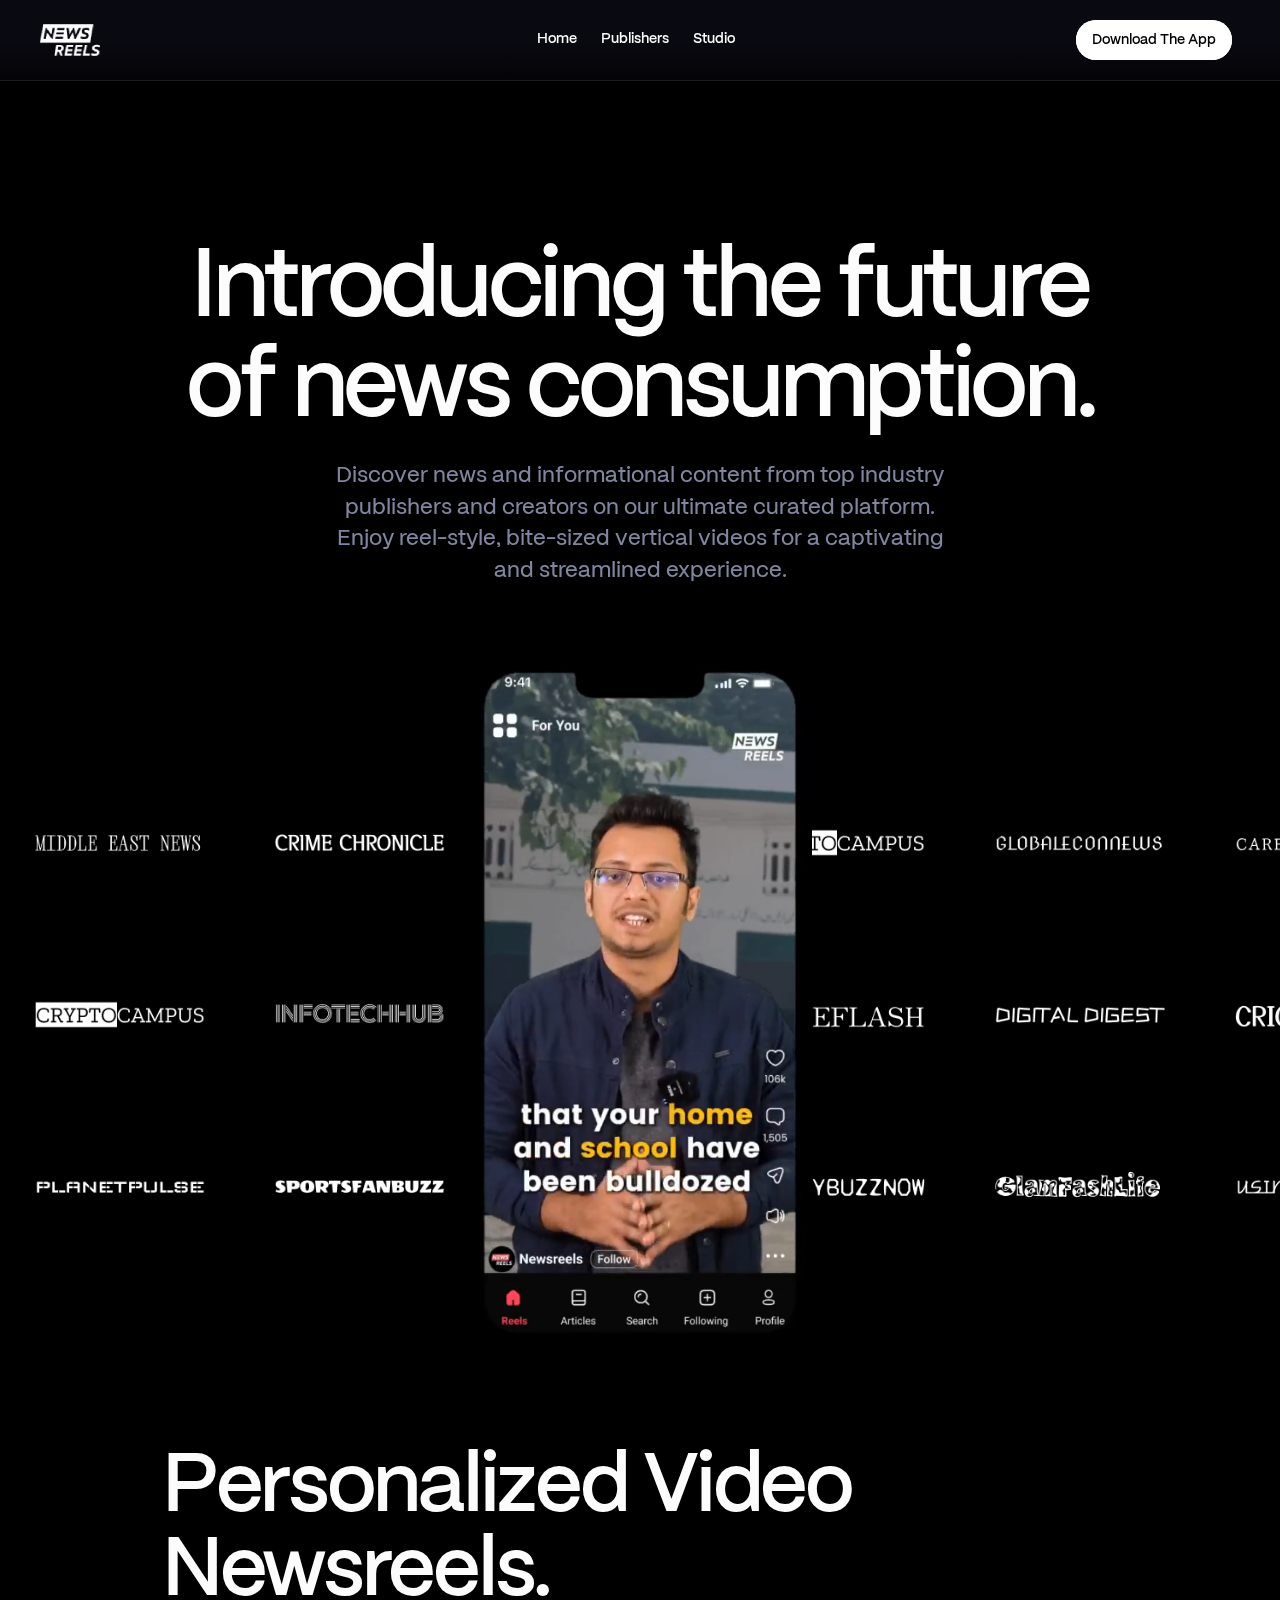
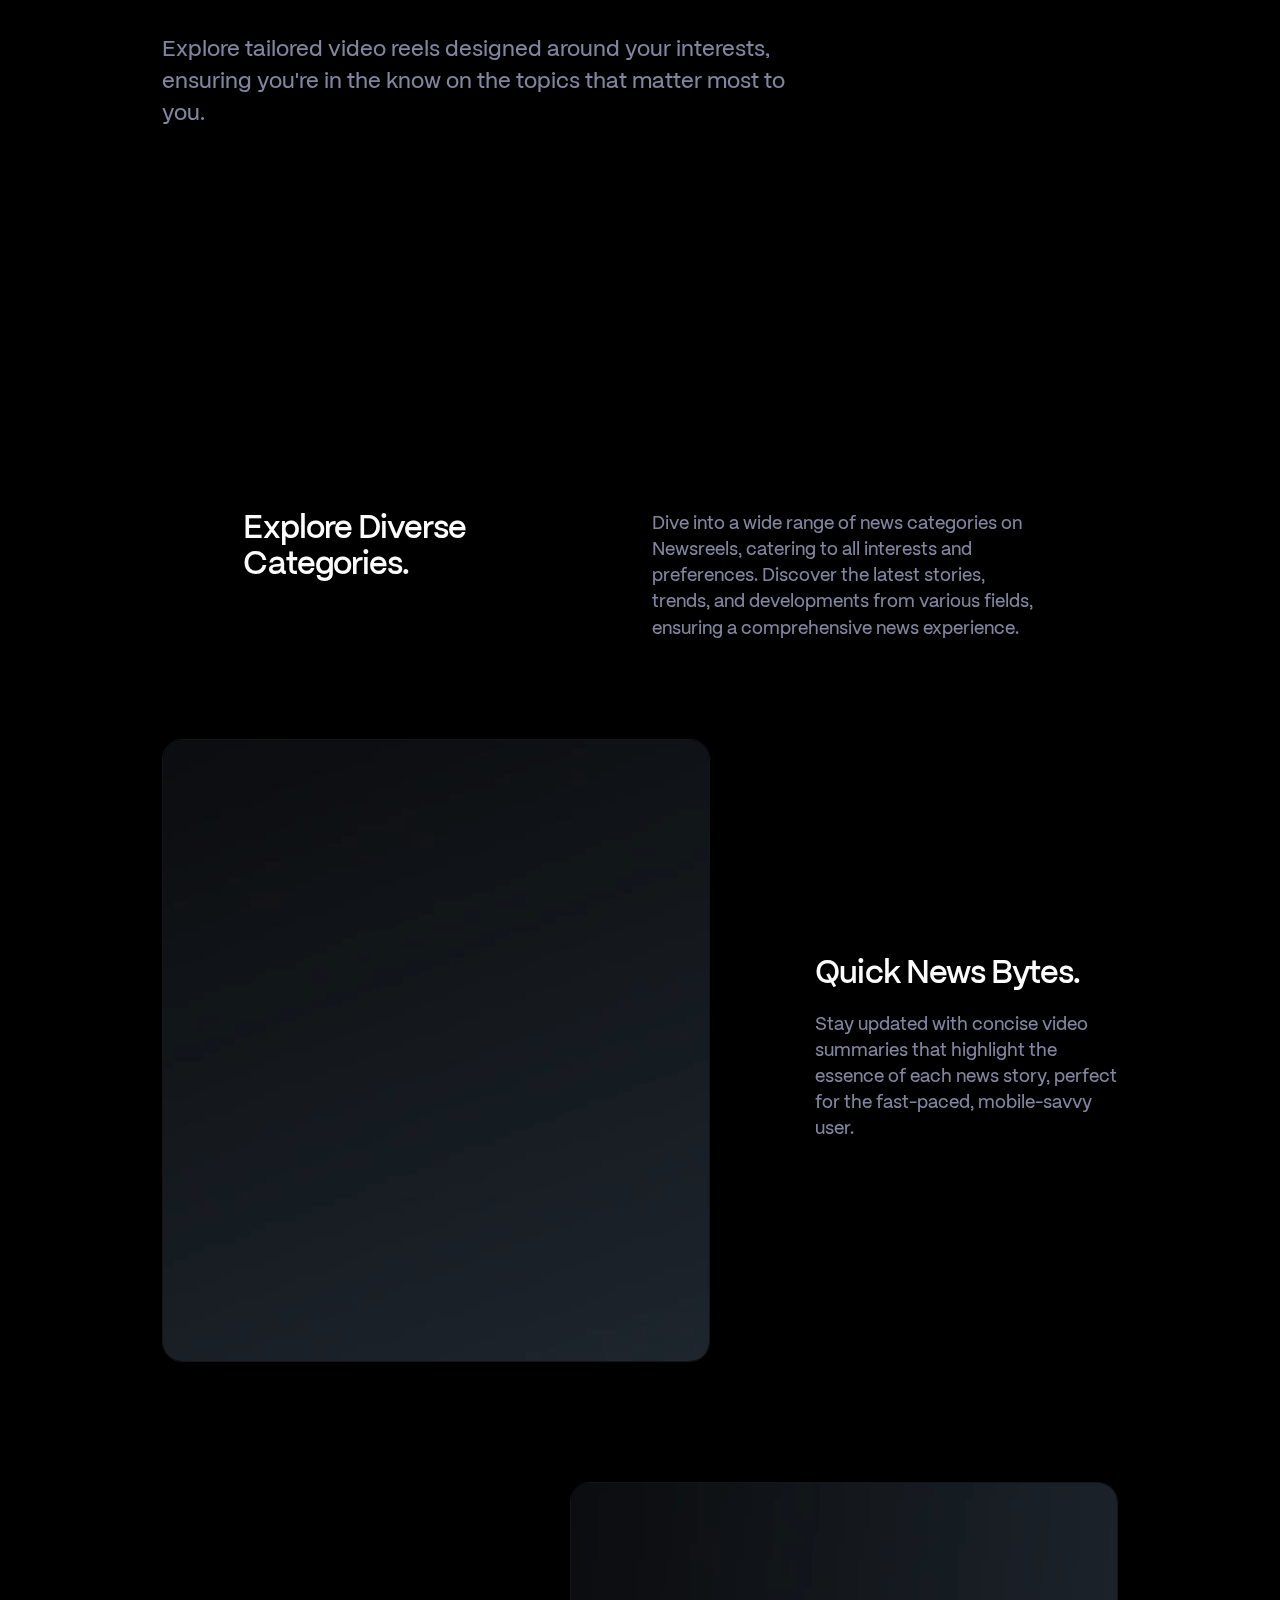
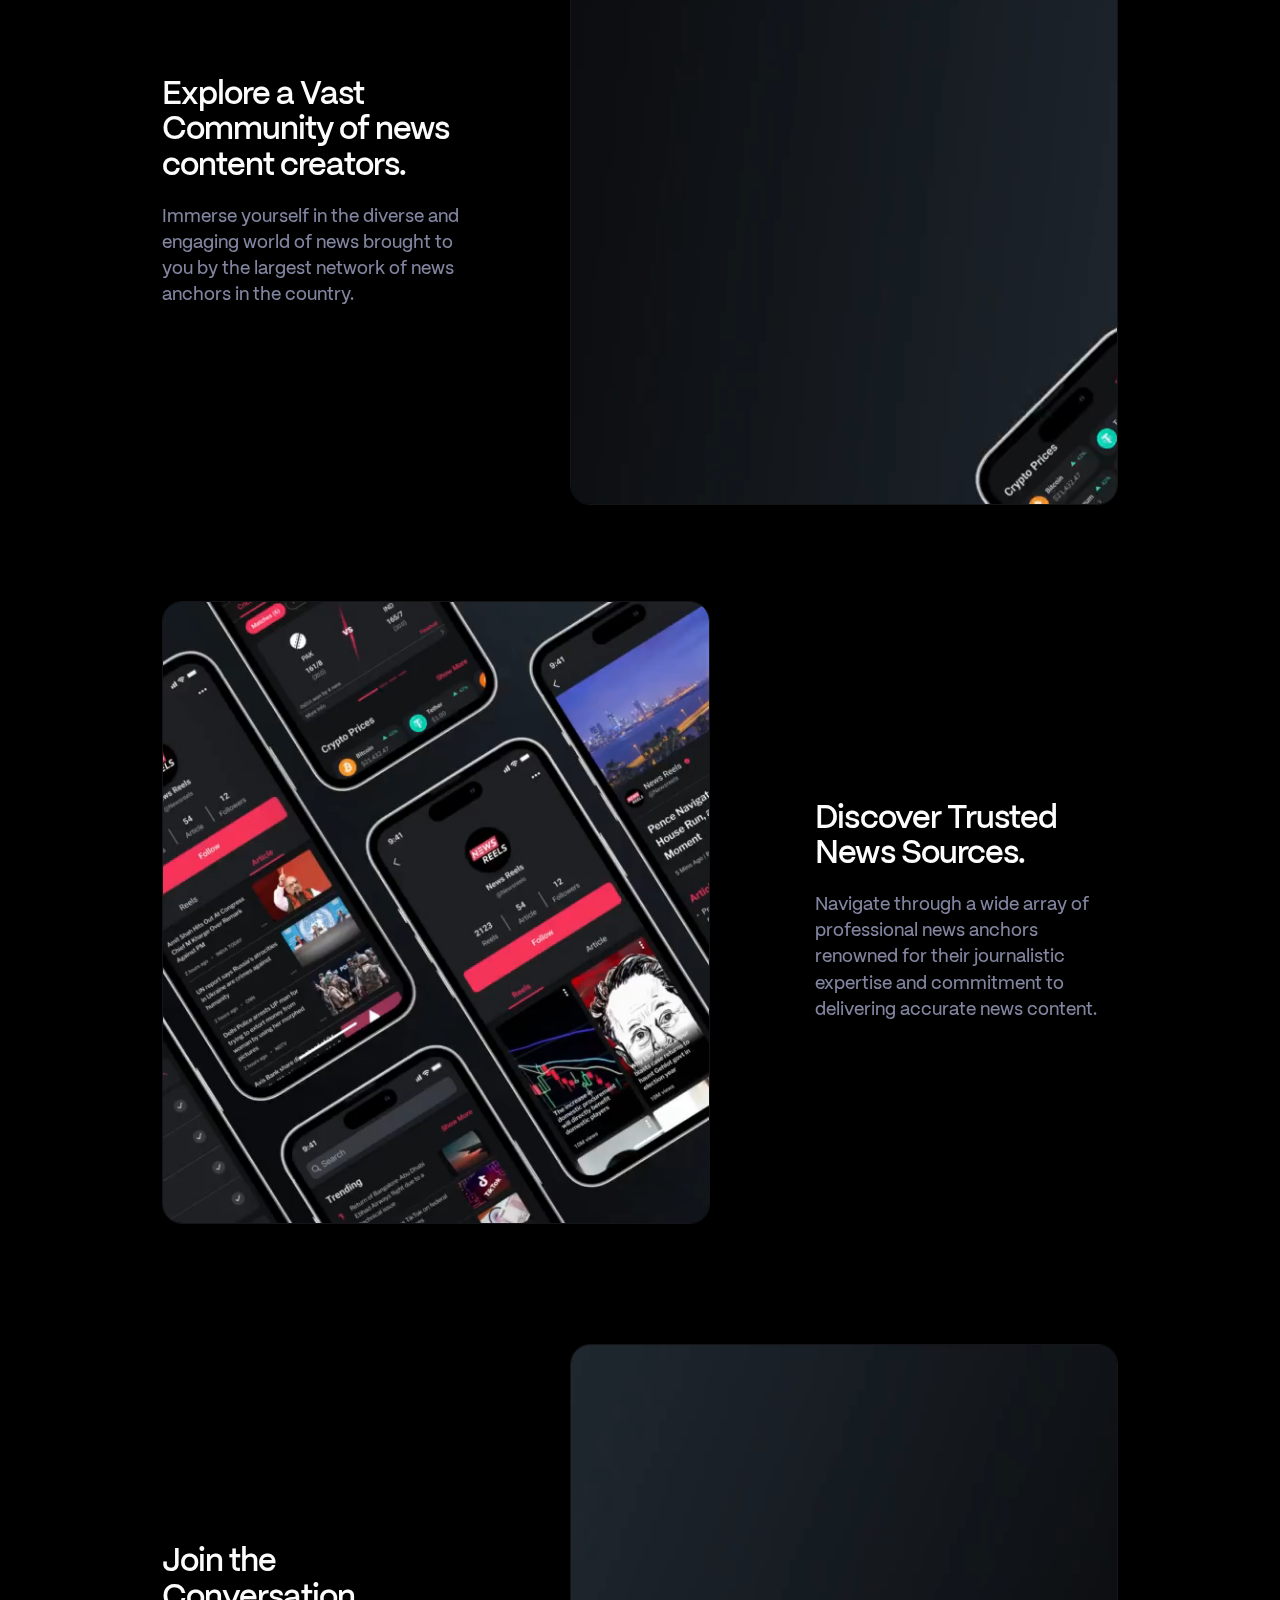
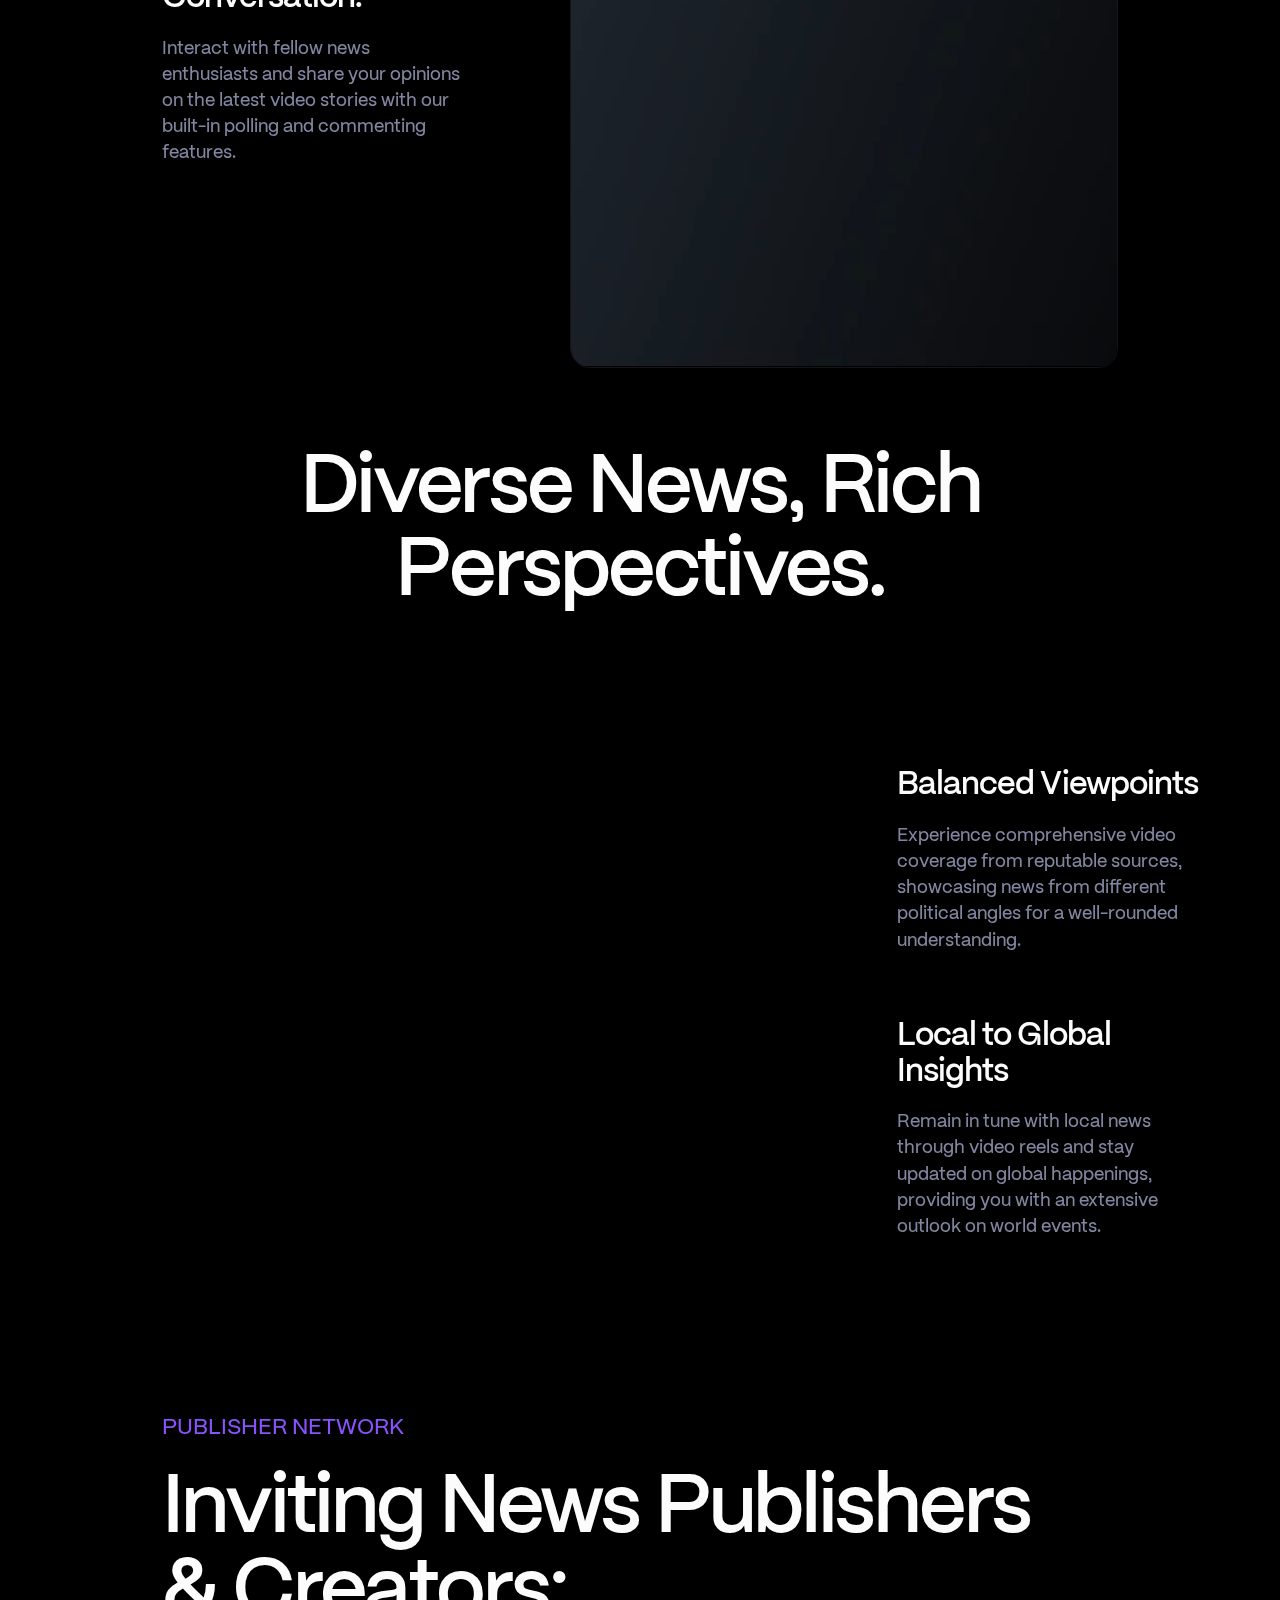
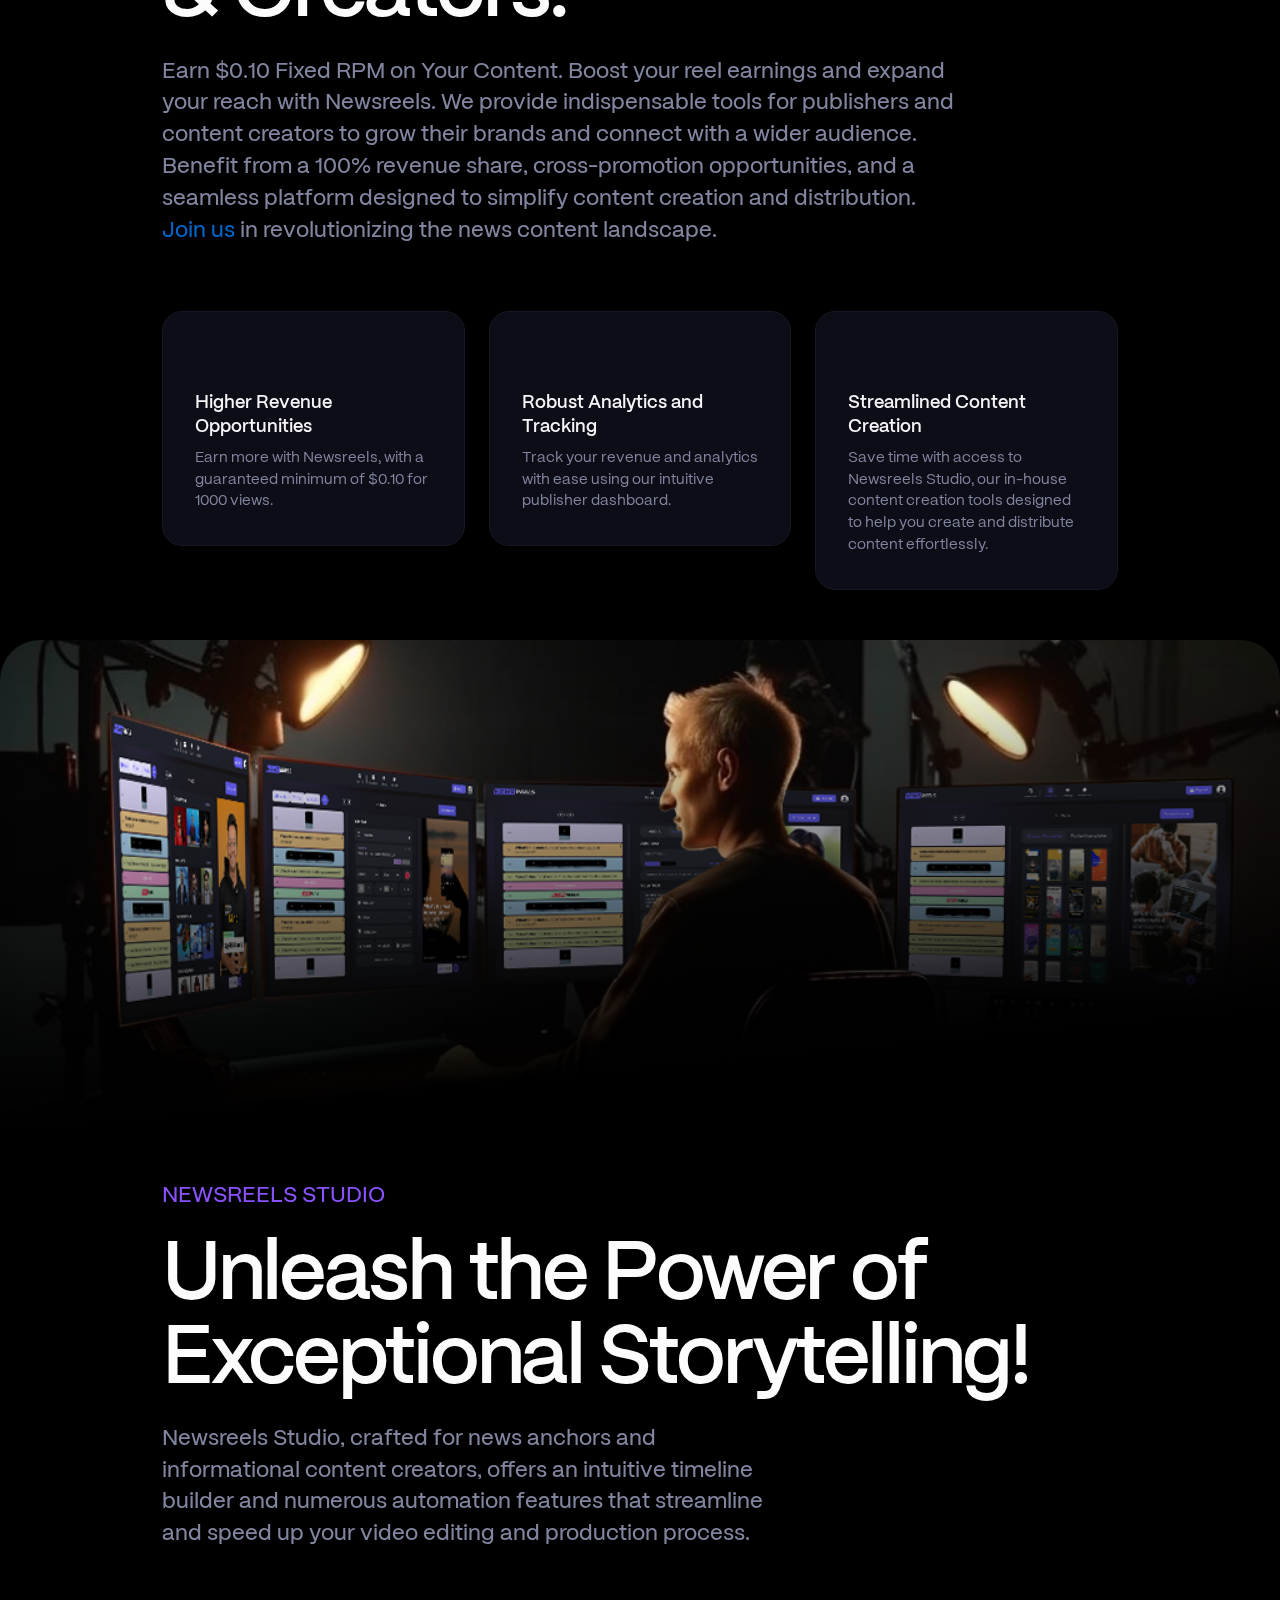
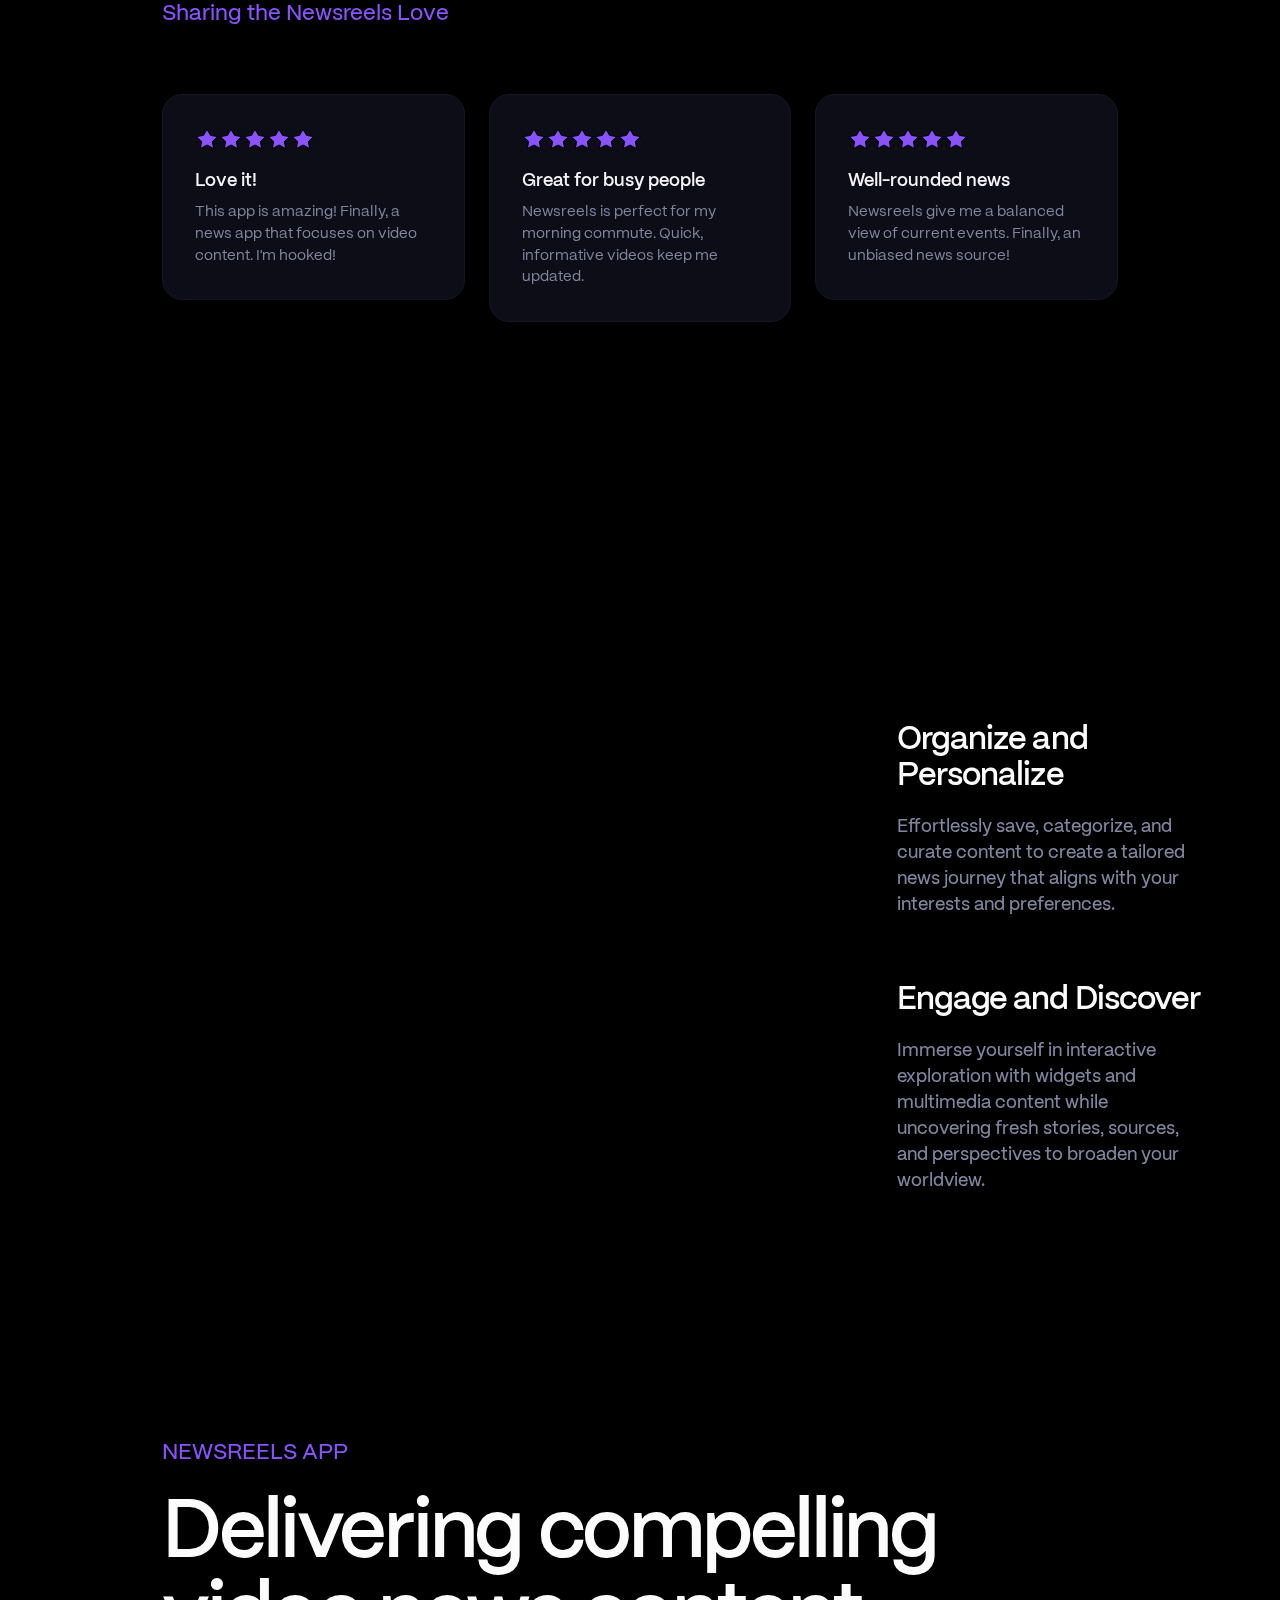
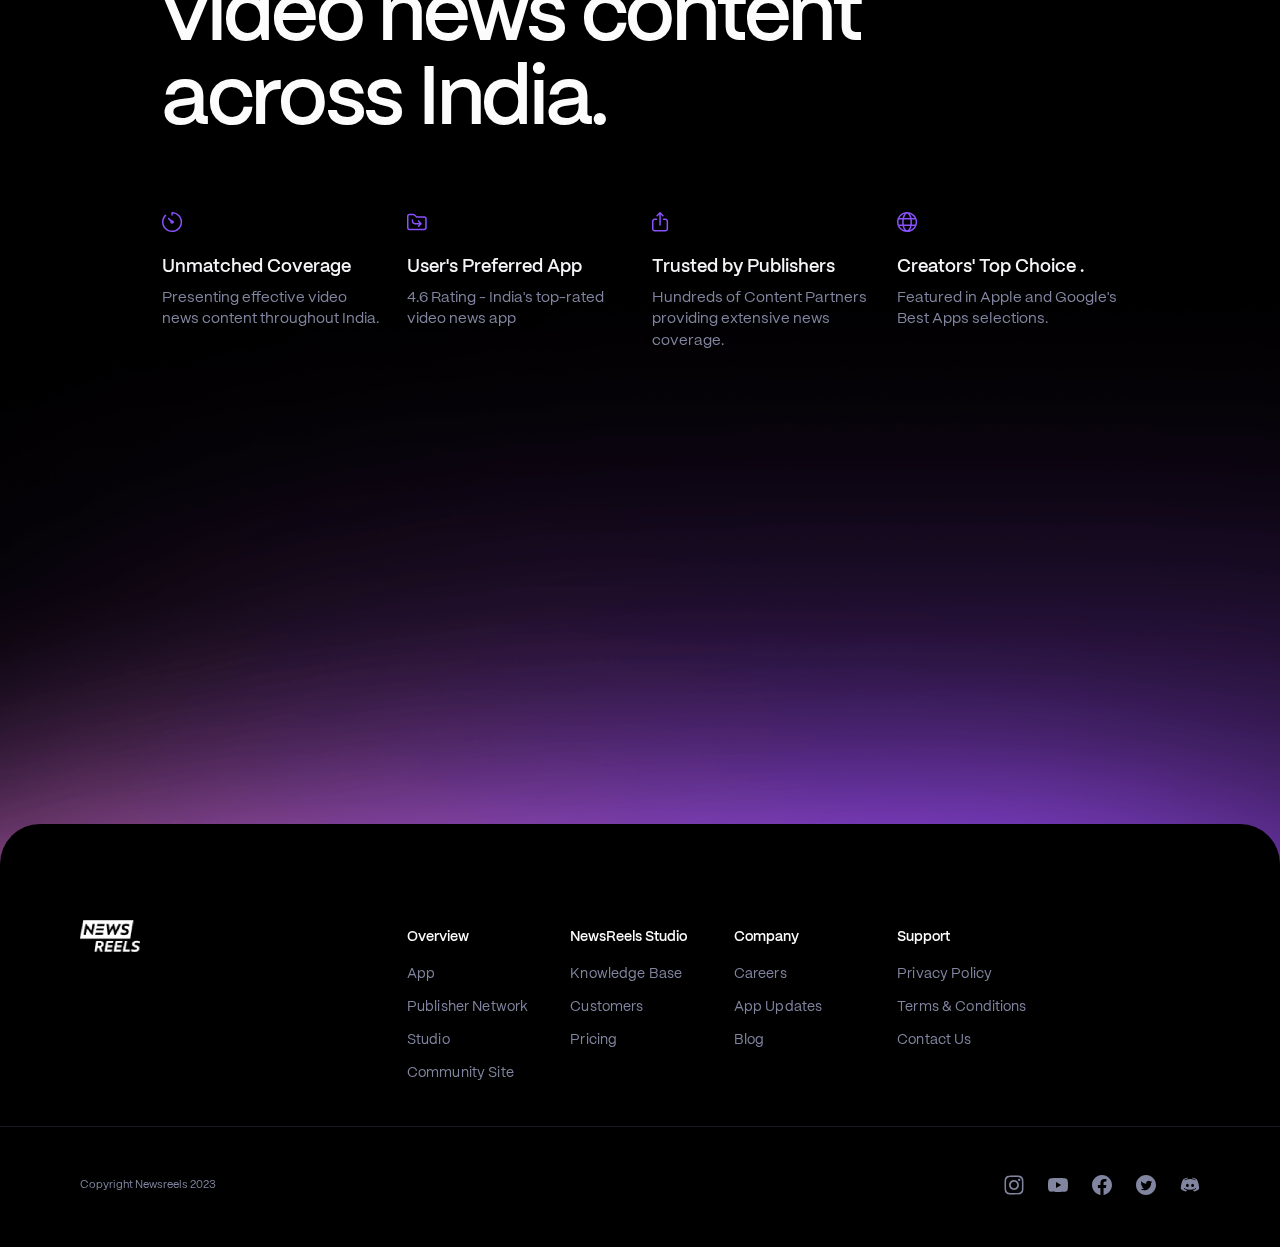
==== commit 35464faa: "update home video" ====
--- a/index.html
+++ b/index.html
@@ -159,8 +159,7 @@
                   <figure class="device">
                     <div class="device-hardware image-hero-hardware"></div>
                     <div class="device-screen">
-                      <video playsinline="" muted="" autoplay="autoplay" loop=""
-                        class="device-screen-image image-hero-screen-wsj nRF1M __0O2Cb show">
+                      <video playsinline="" muted="" autoplay="autoplay" loop="" class="device-screen-image image-hero-screen-wsj nRF1M __0O2Cb show" style=" border-radius: 55px; width: auto; ">
                         <!-- <source src="/images/videos/video.webm" type="video/mp4" /> -->
                         <source src="/images/home-page/final/01.mp4" type="video/mp4">
                       </video>
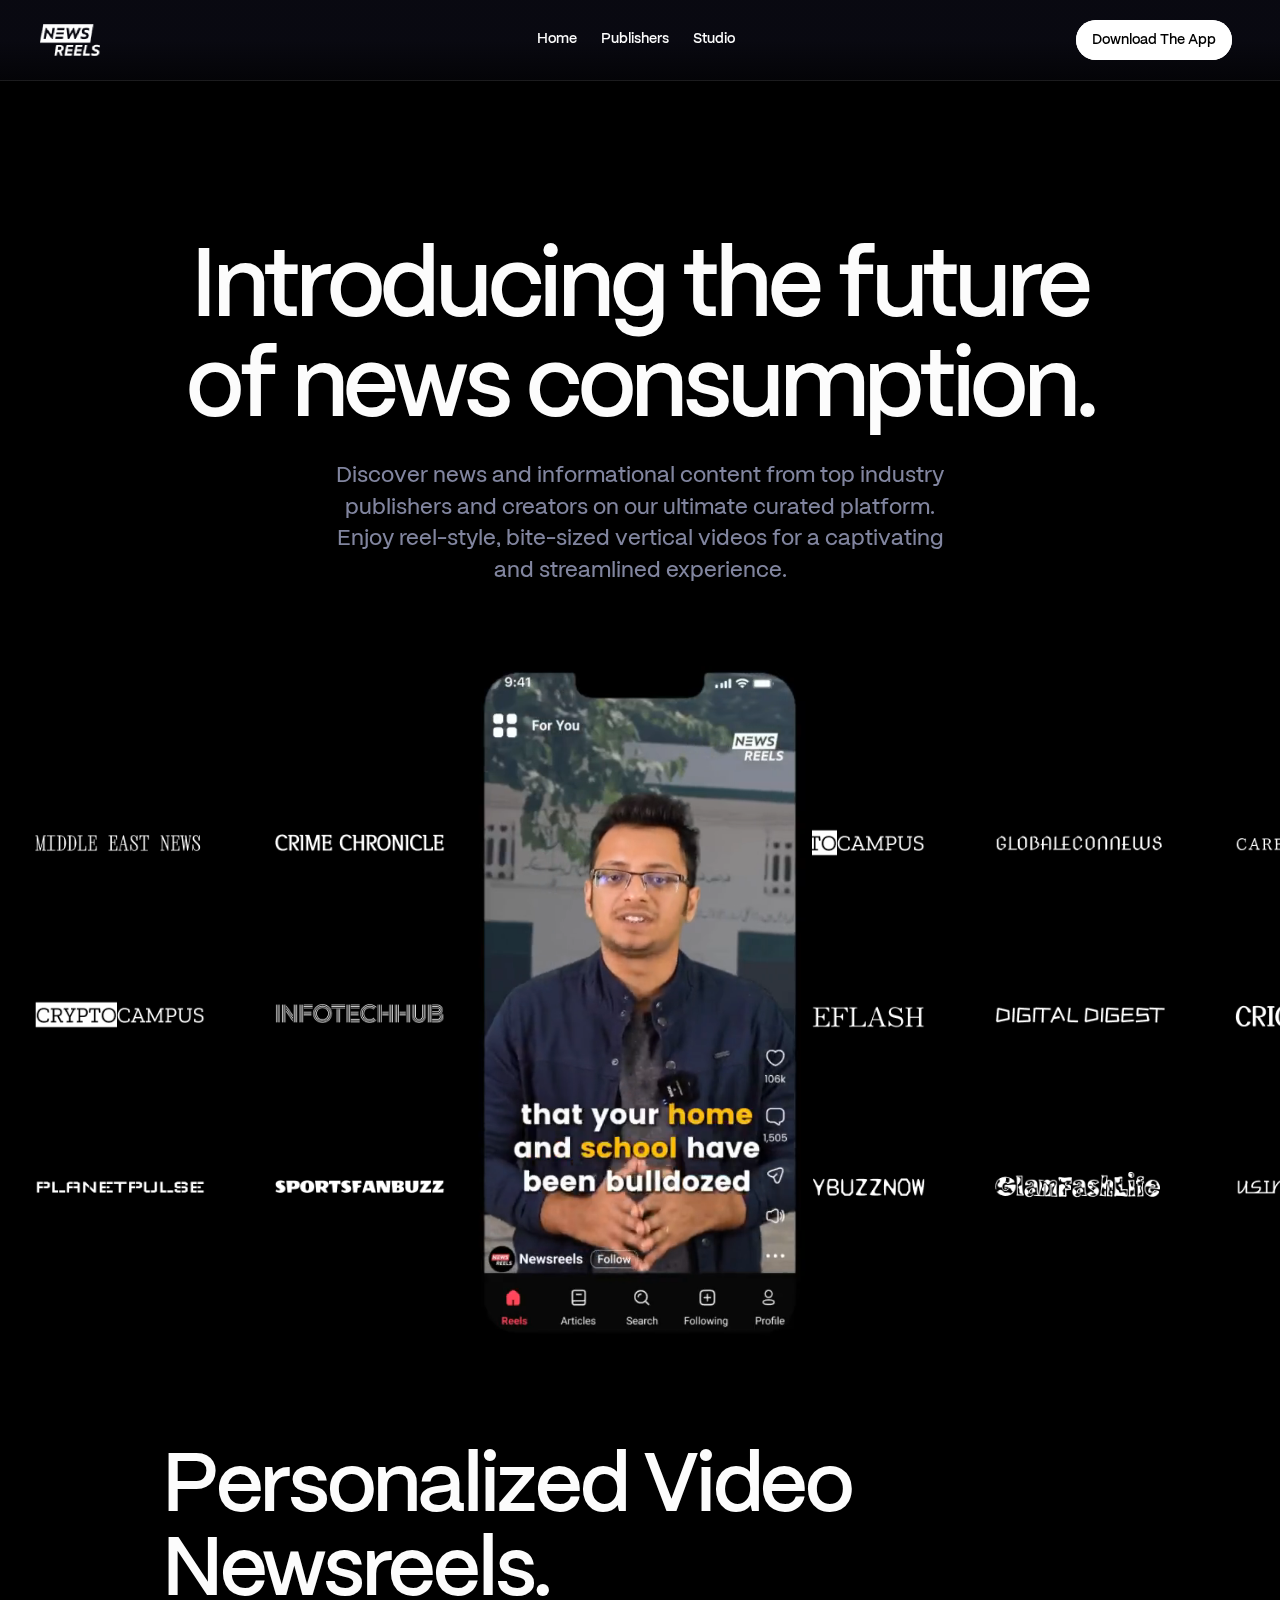
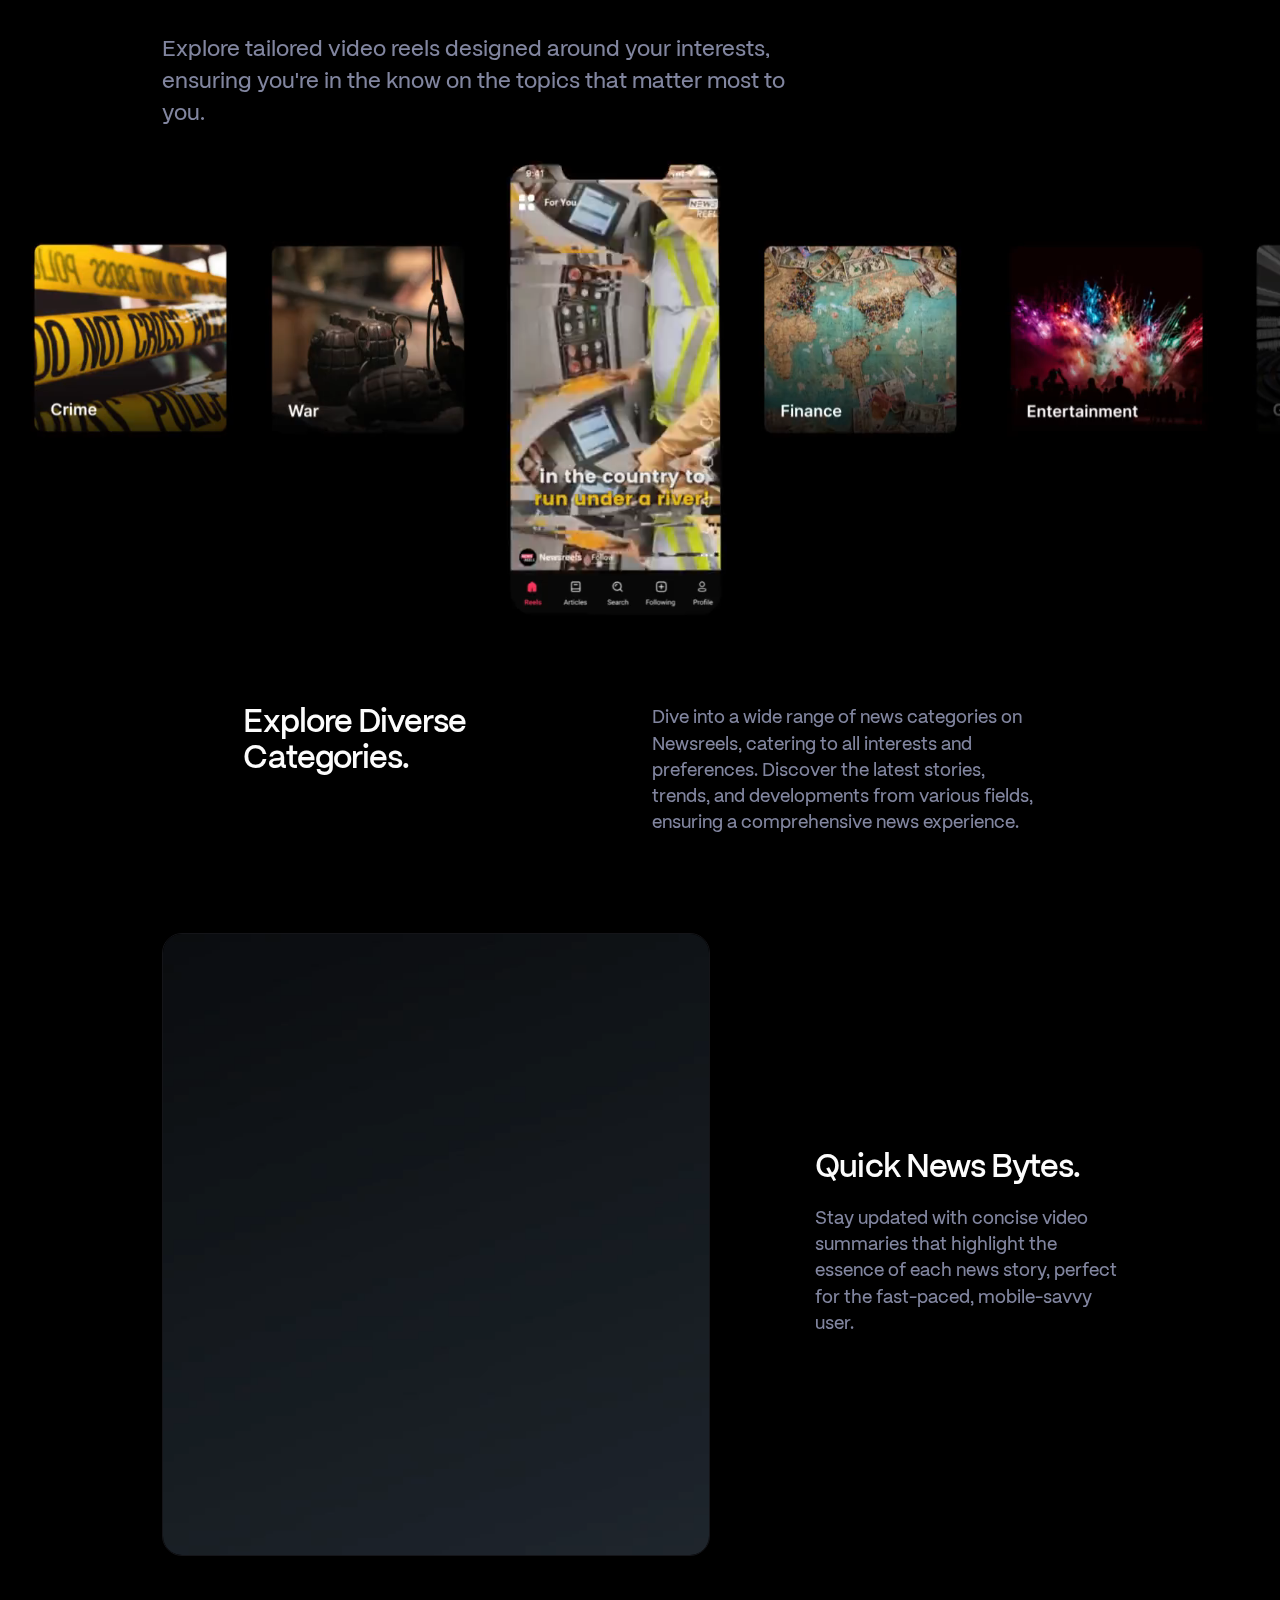
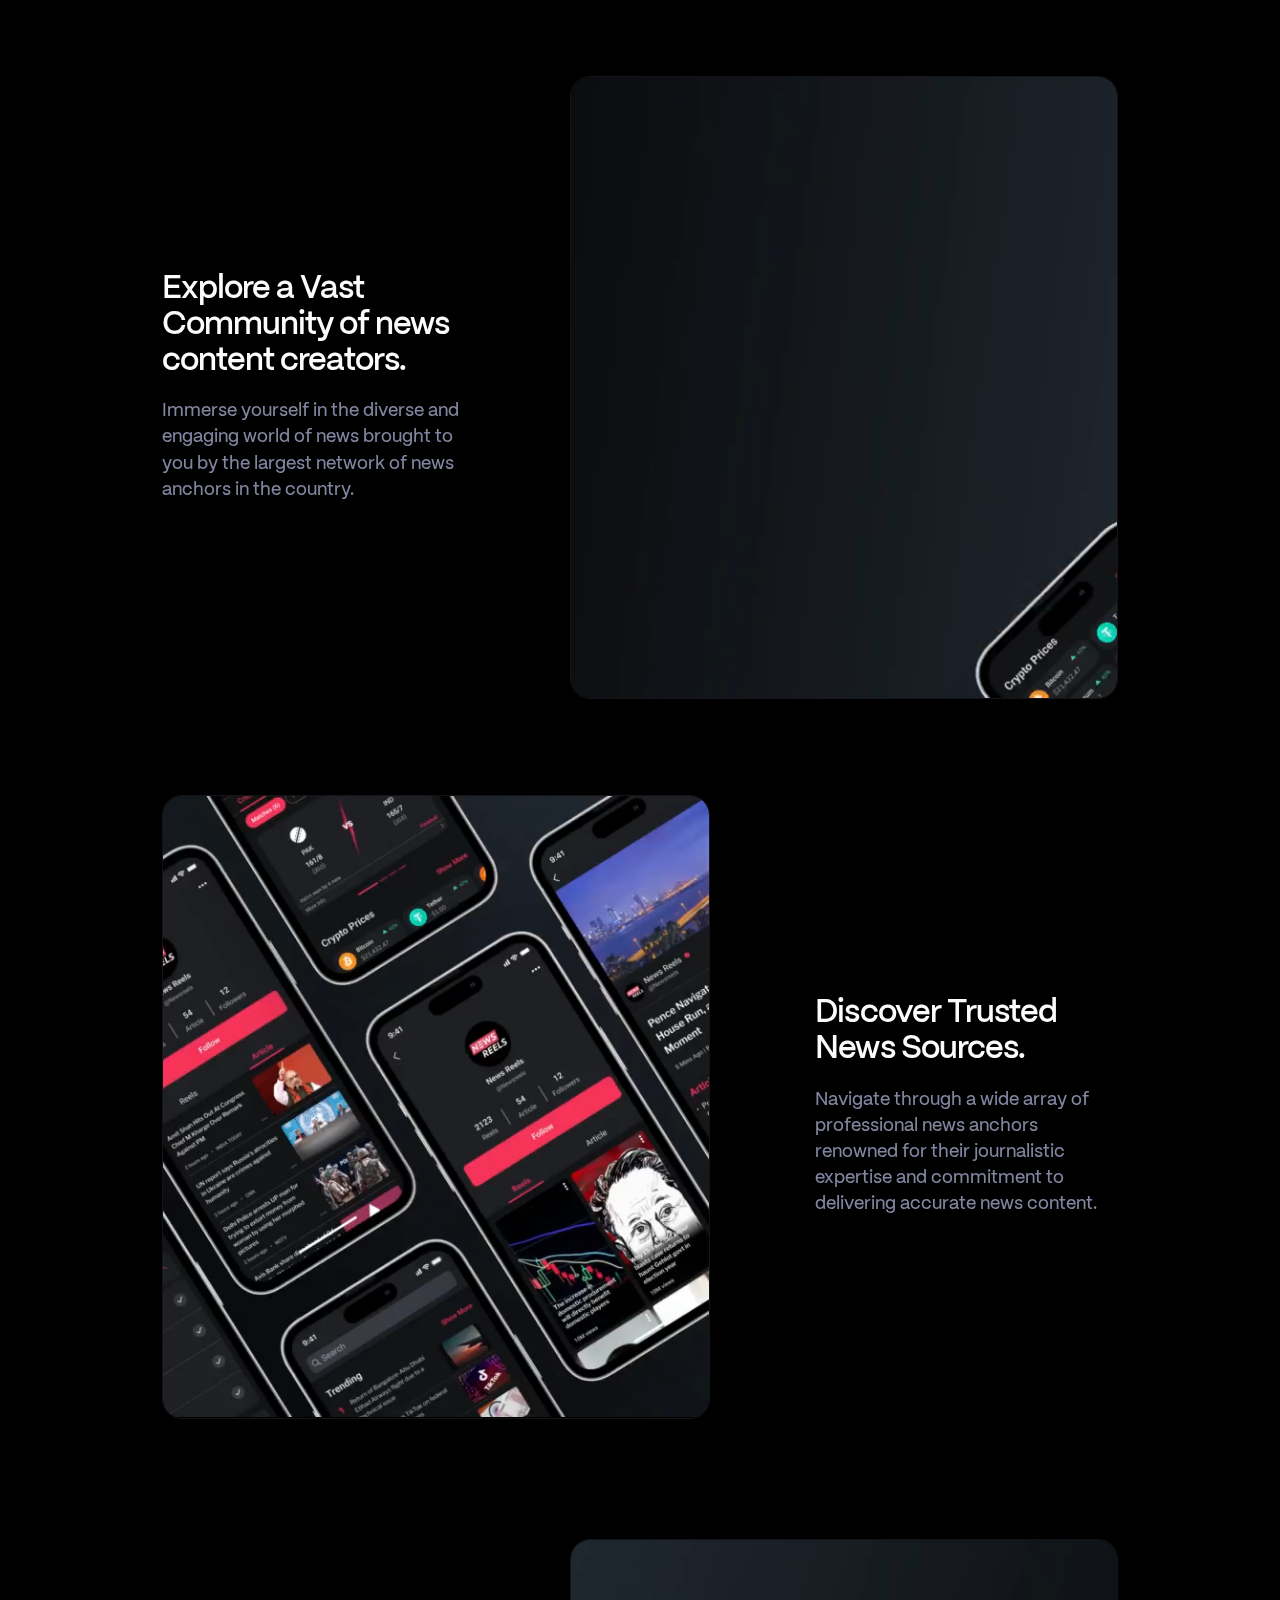
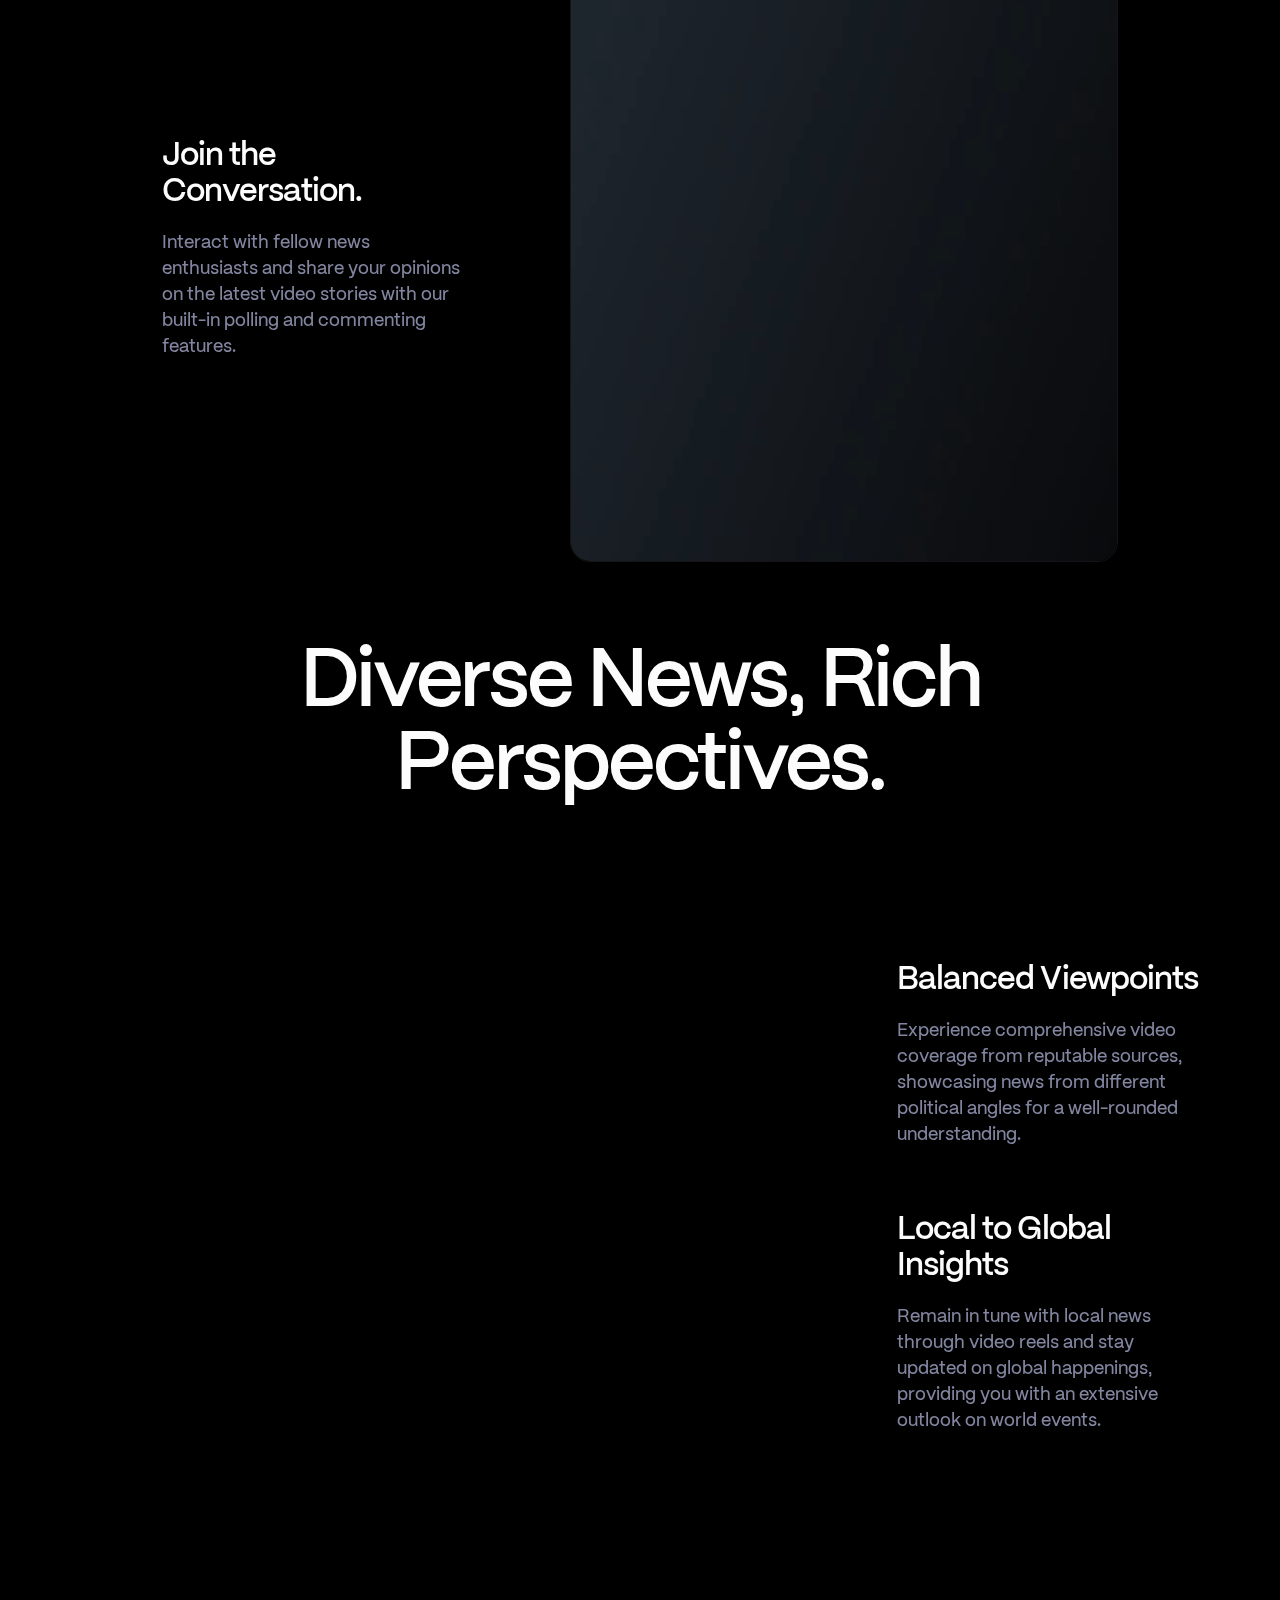
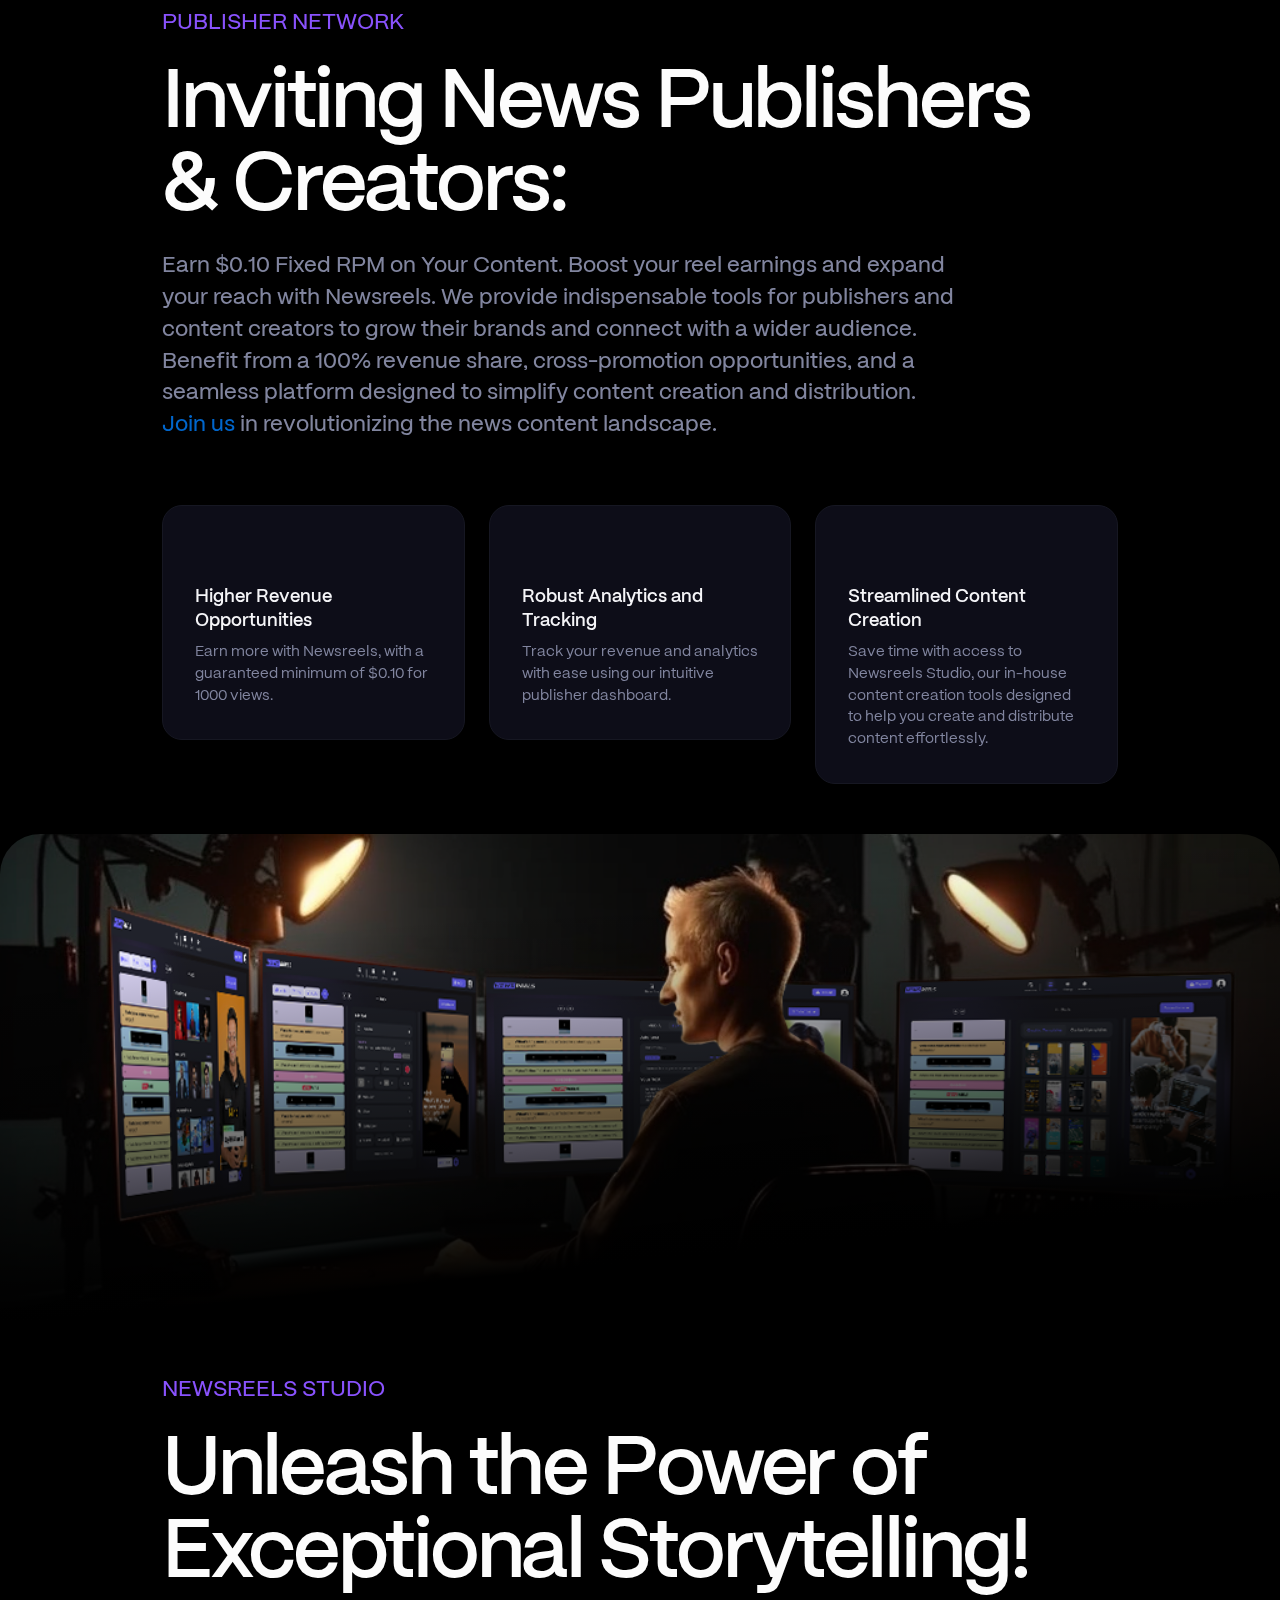
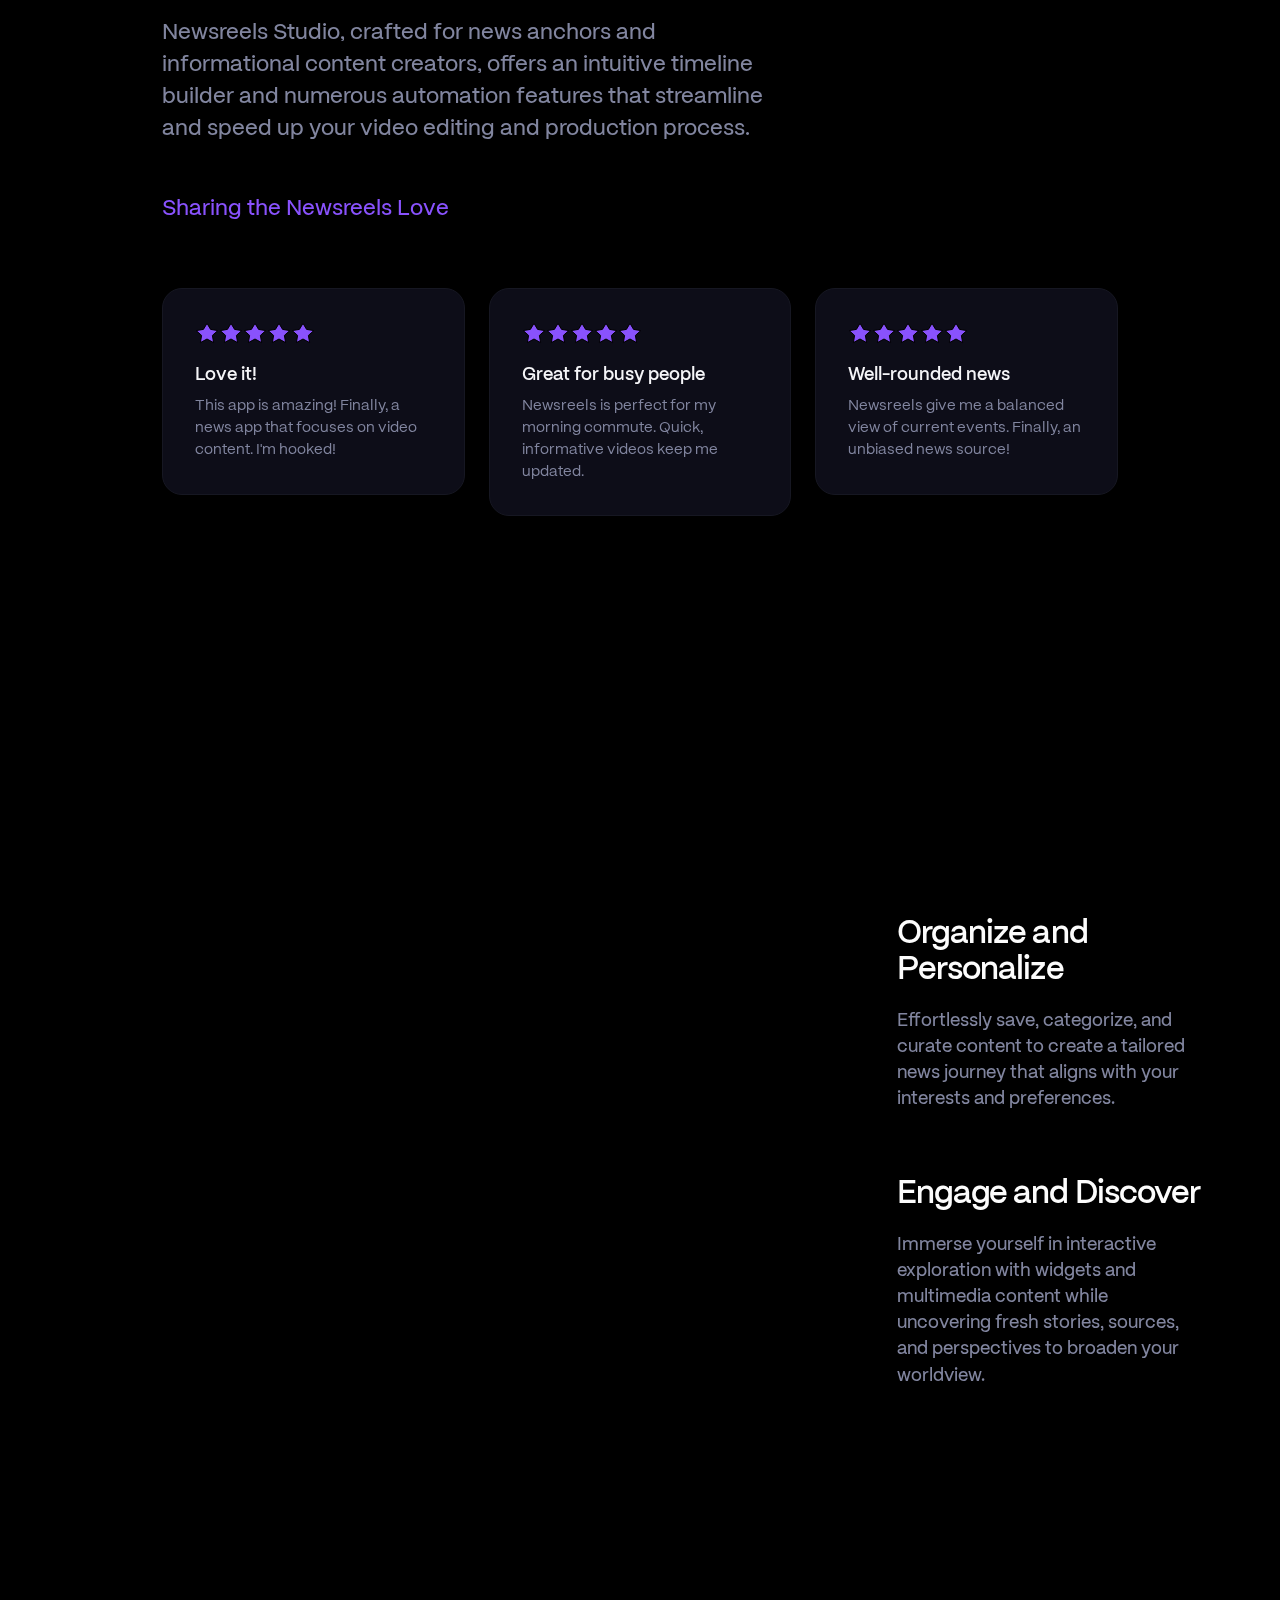
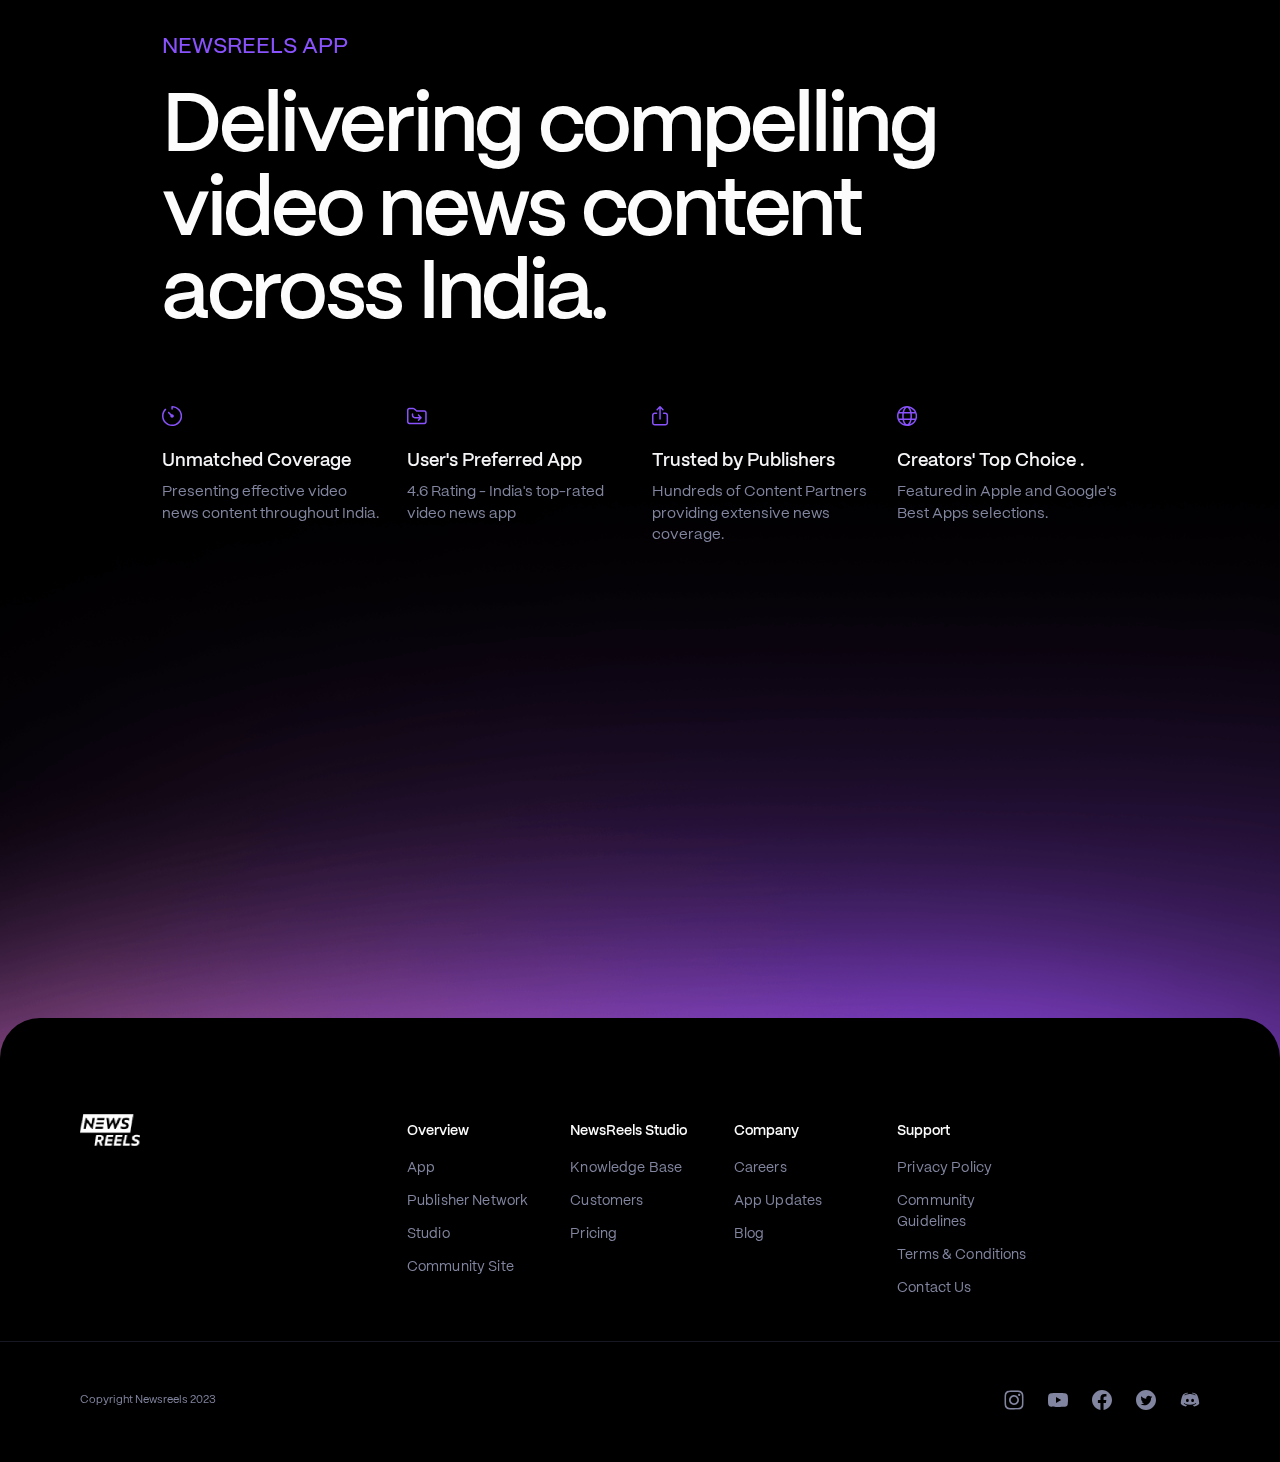
==== commit fd57c892: "Added community guidelines" ====
--- a/index.html
+++ b/index.html
@@ -1087,6 +1087,8 @@
                 <ul>
                   <li><a href="/privacy-policy.html" aria-current="false" tabindex="0" class="dXD82 FCnI_"
                       target="_self" rel="noreferrer">Privacy Policy</a></li>
+                  <li><a href="/community-guidelines.html" aria-current="false" tabindex="0" class="dXD82 FCnI_"
+                      target="_self" rel="noreferrer">Community Guidelines</a></li>
                   <li><a href="/terms-conditions.html" aria-current="false" tabindex="0" class="dXD82 FCnI_"
                       target="_self" rel="noreferrer">Terms & Conditions</a>
                   </li>
@@ -1109,6 +1111,9 @@
                       <li><a href="/privacy-policy.html" aria-current="false" tabindex="-1" class="dXD82 FCnI_"
                           target="_self" rel="noreferrer">Privacy Policy
                         </a>
+                      </li>
+                      <li><a href="/community-guidelines.html" aria-current="false" tabindex="-1" class="dXD82 FCnI_"
+                        target="_self" rel="noreferrer">Community Guidelines</a>
                       </li>
                       <li><a href="/terms-conditions.html" aria-current="false" tabindex="-1" class="dXD82 FCnI_"
                           target="_self" rel="noreferrer">Terms and
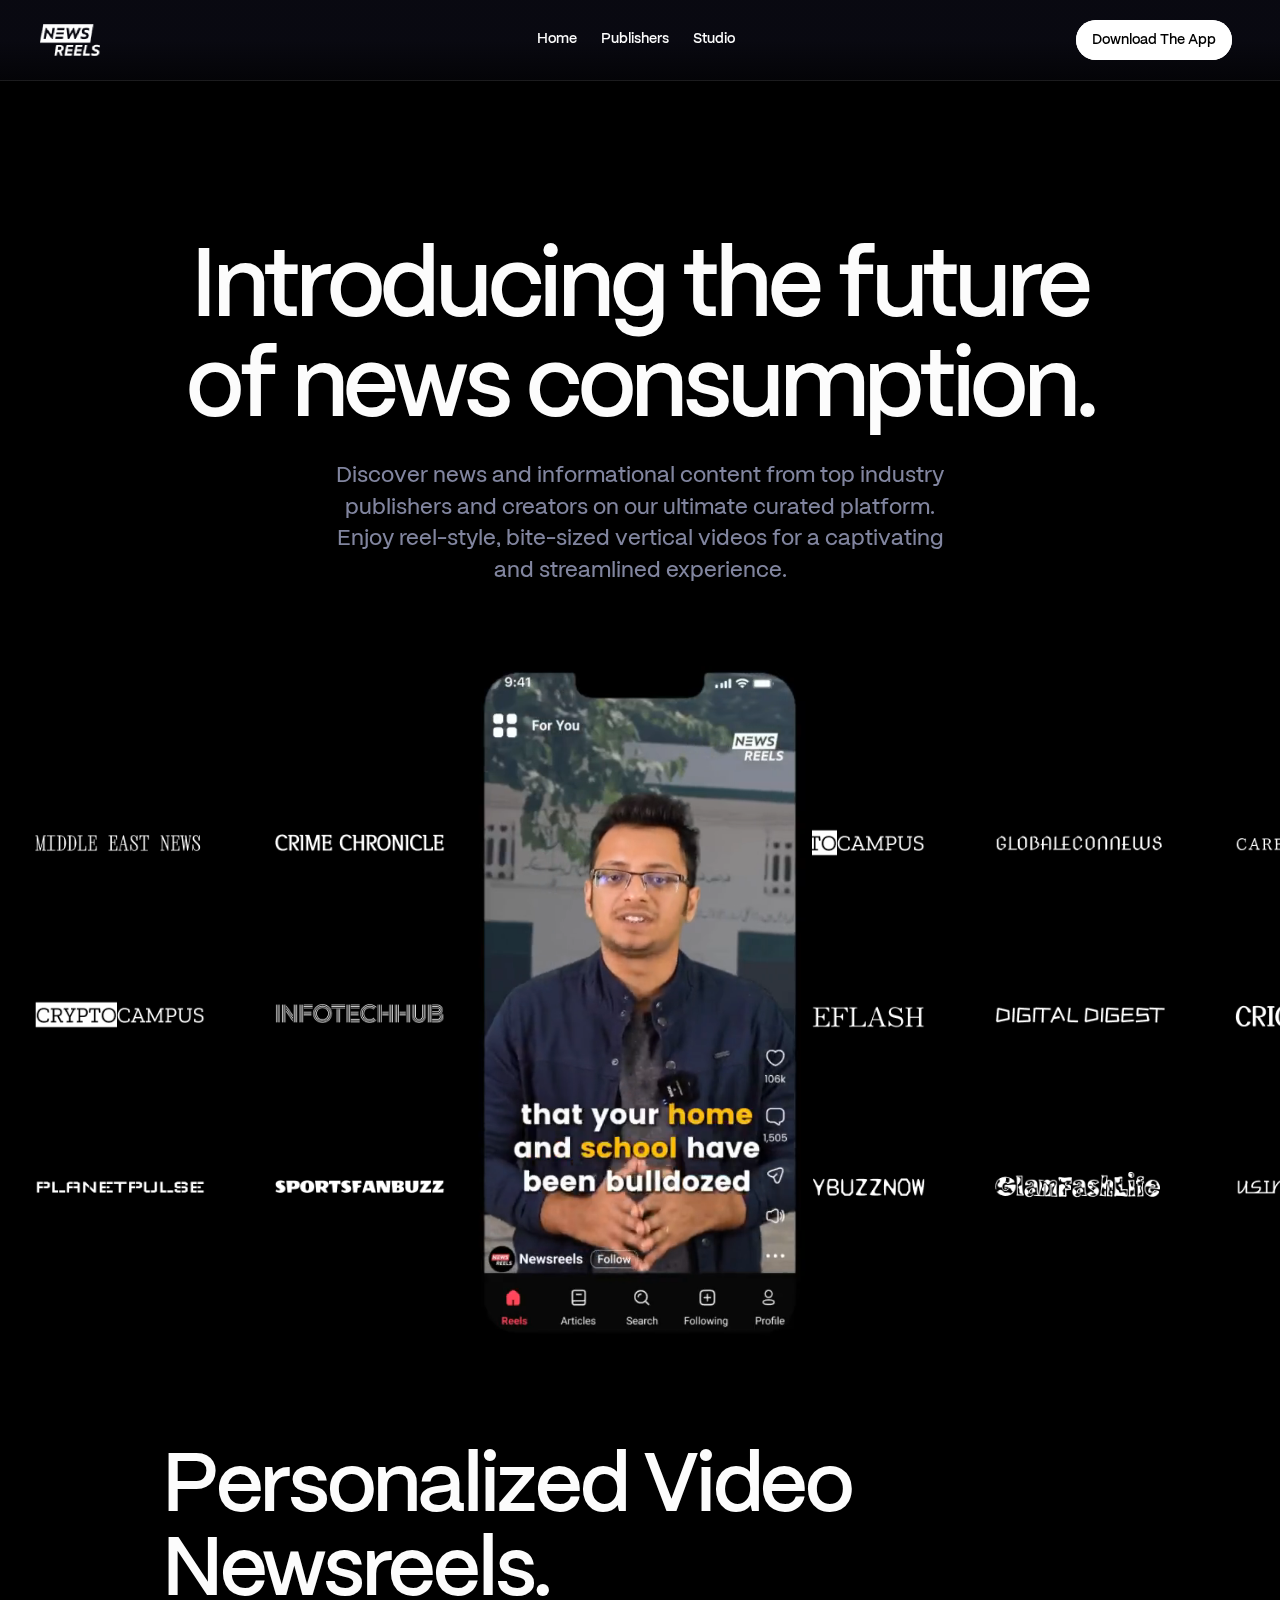
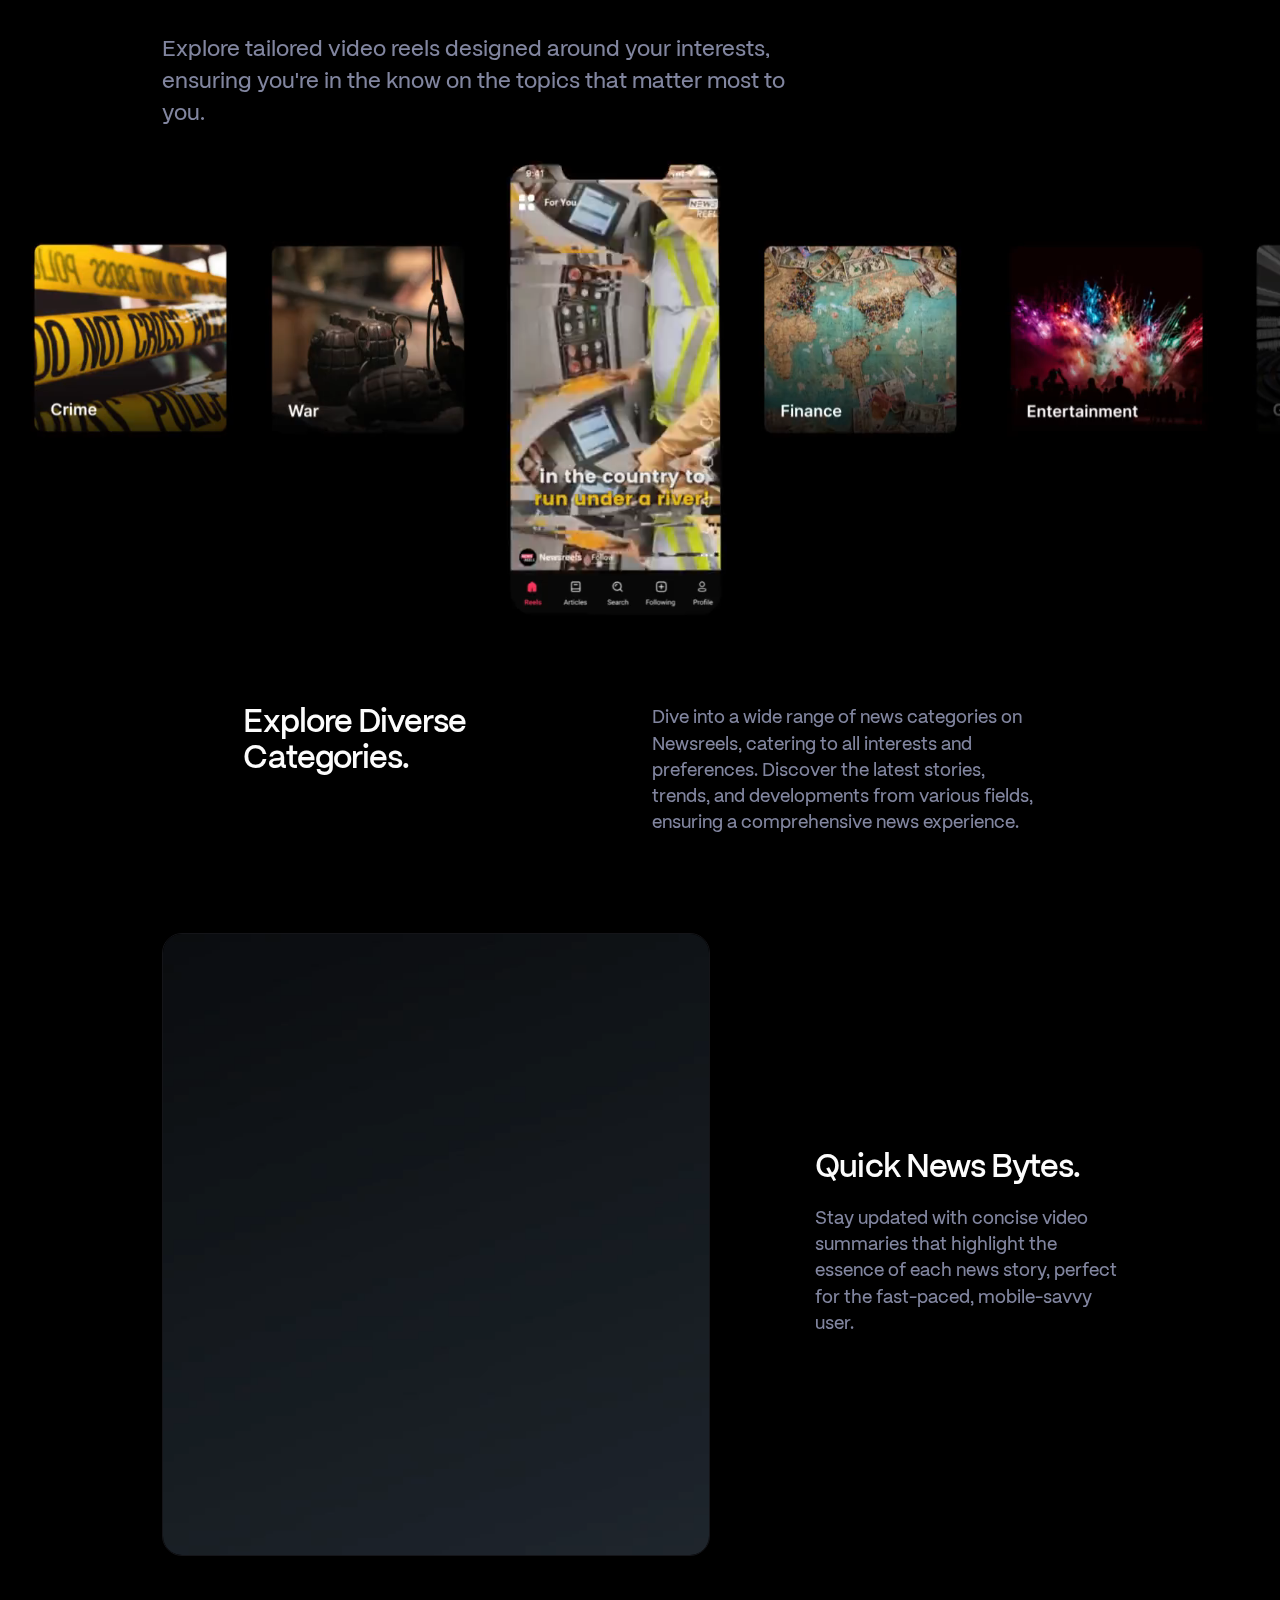
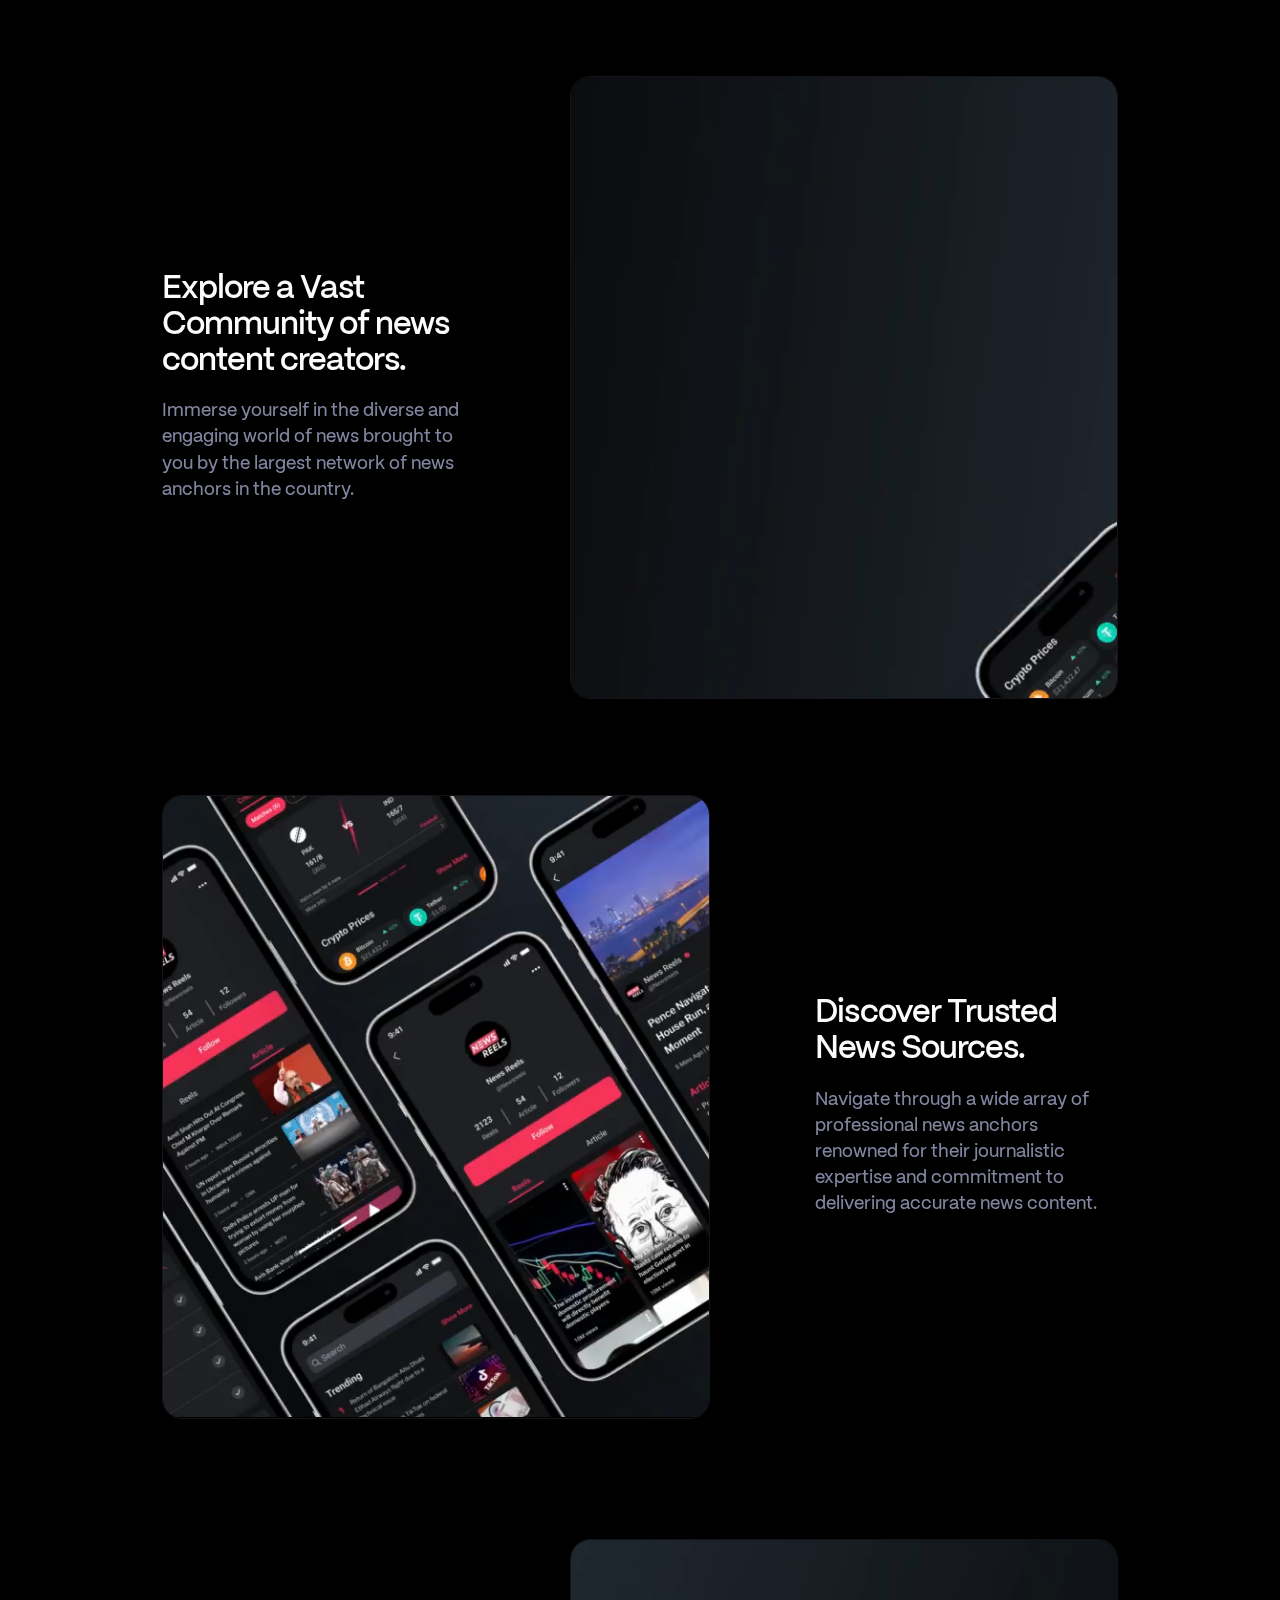
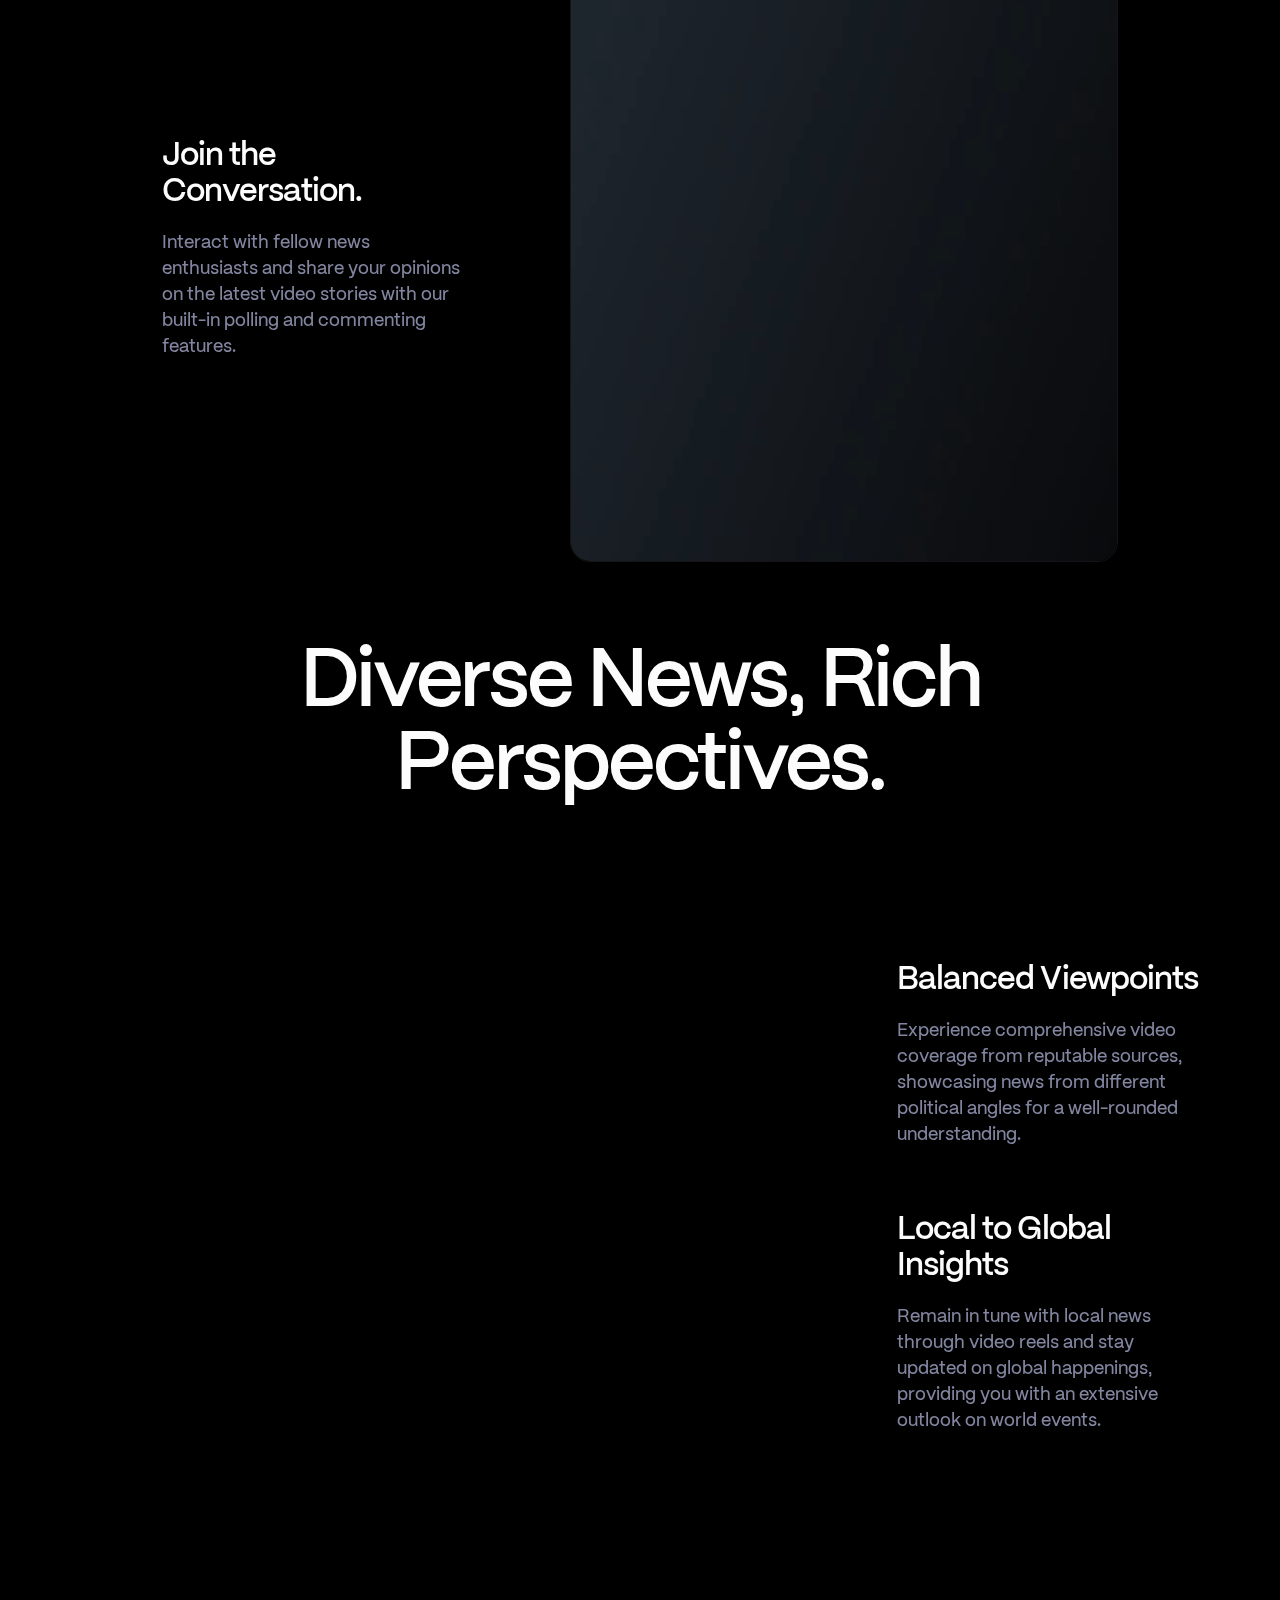
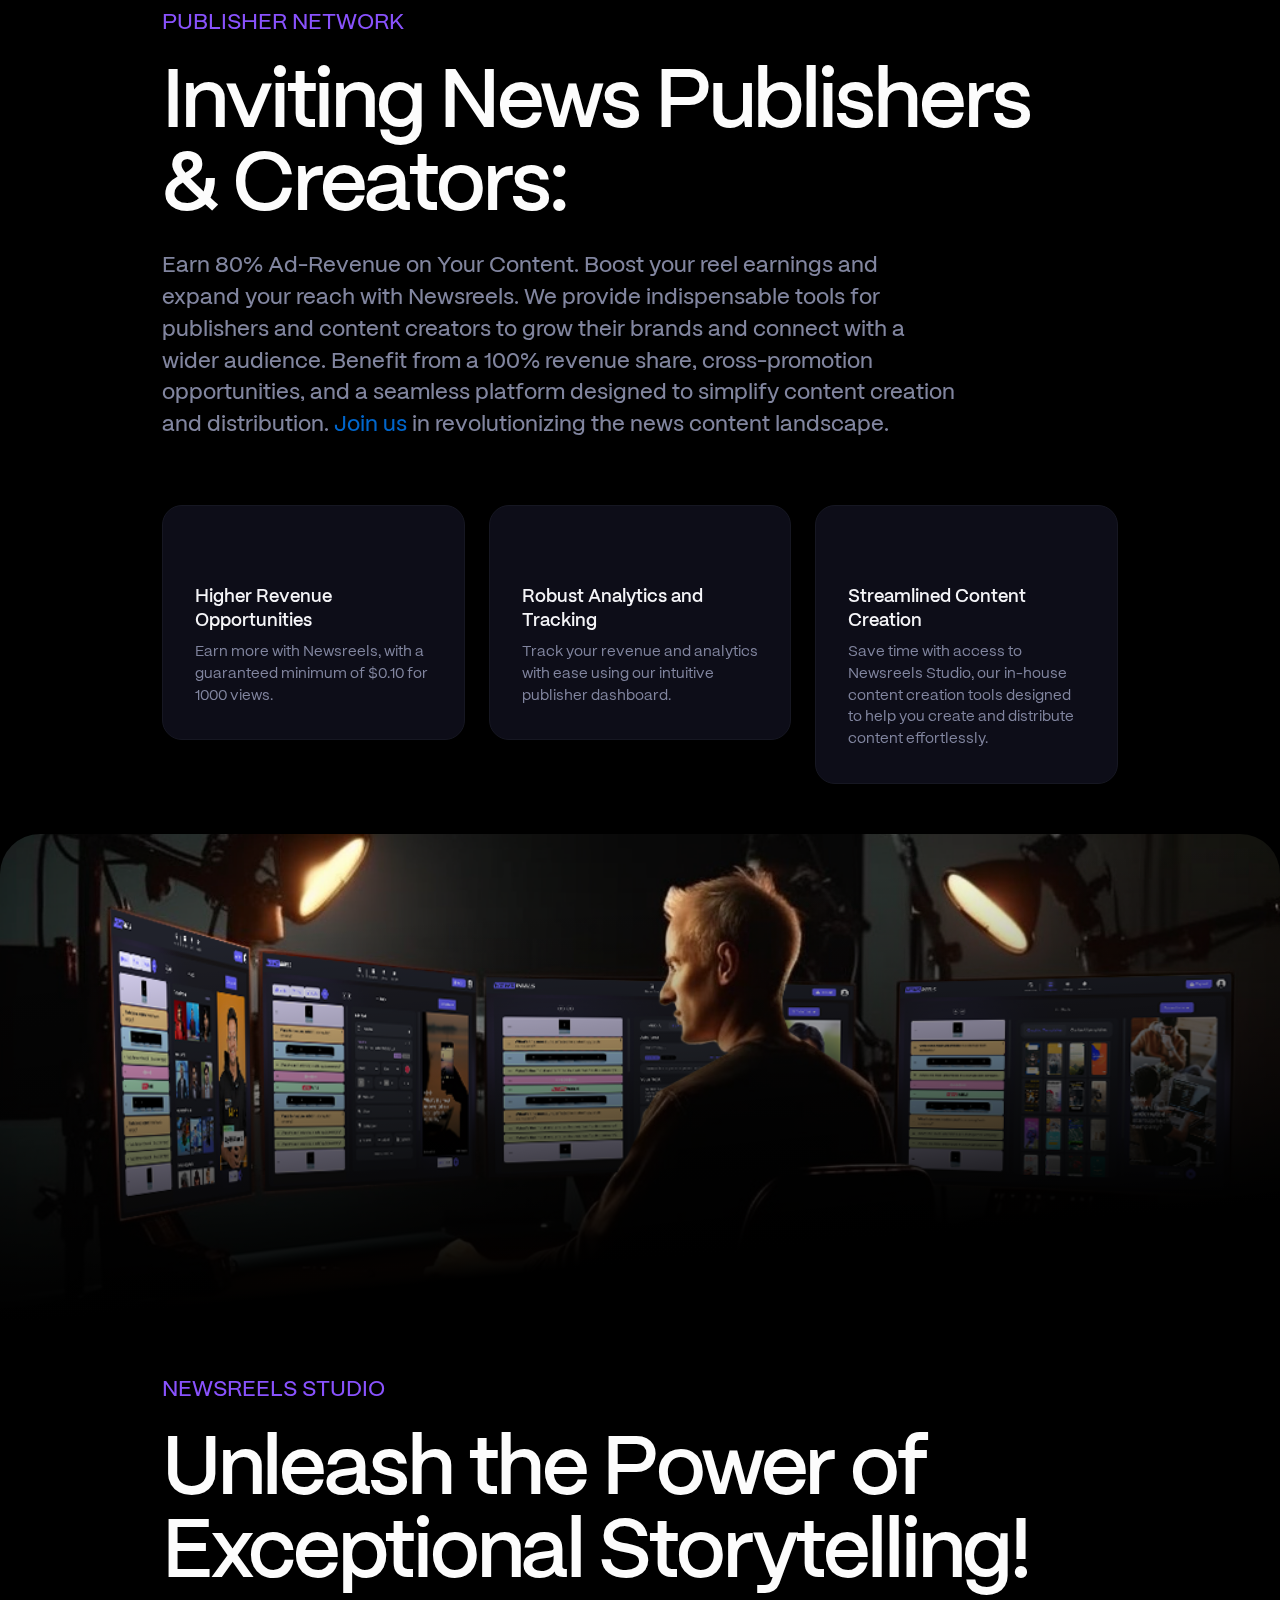
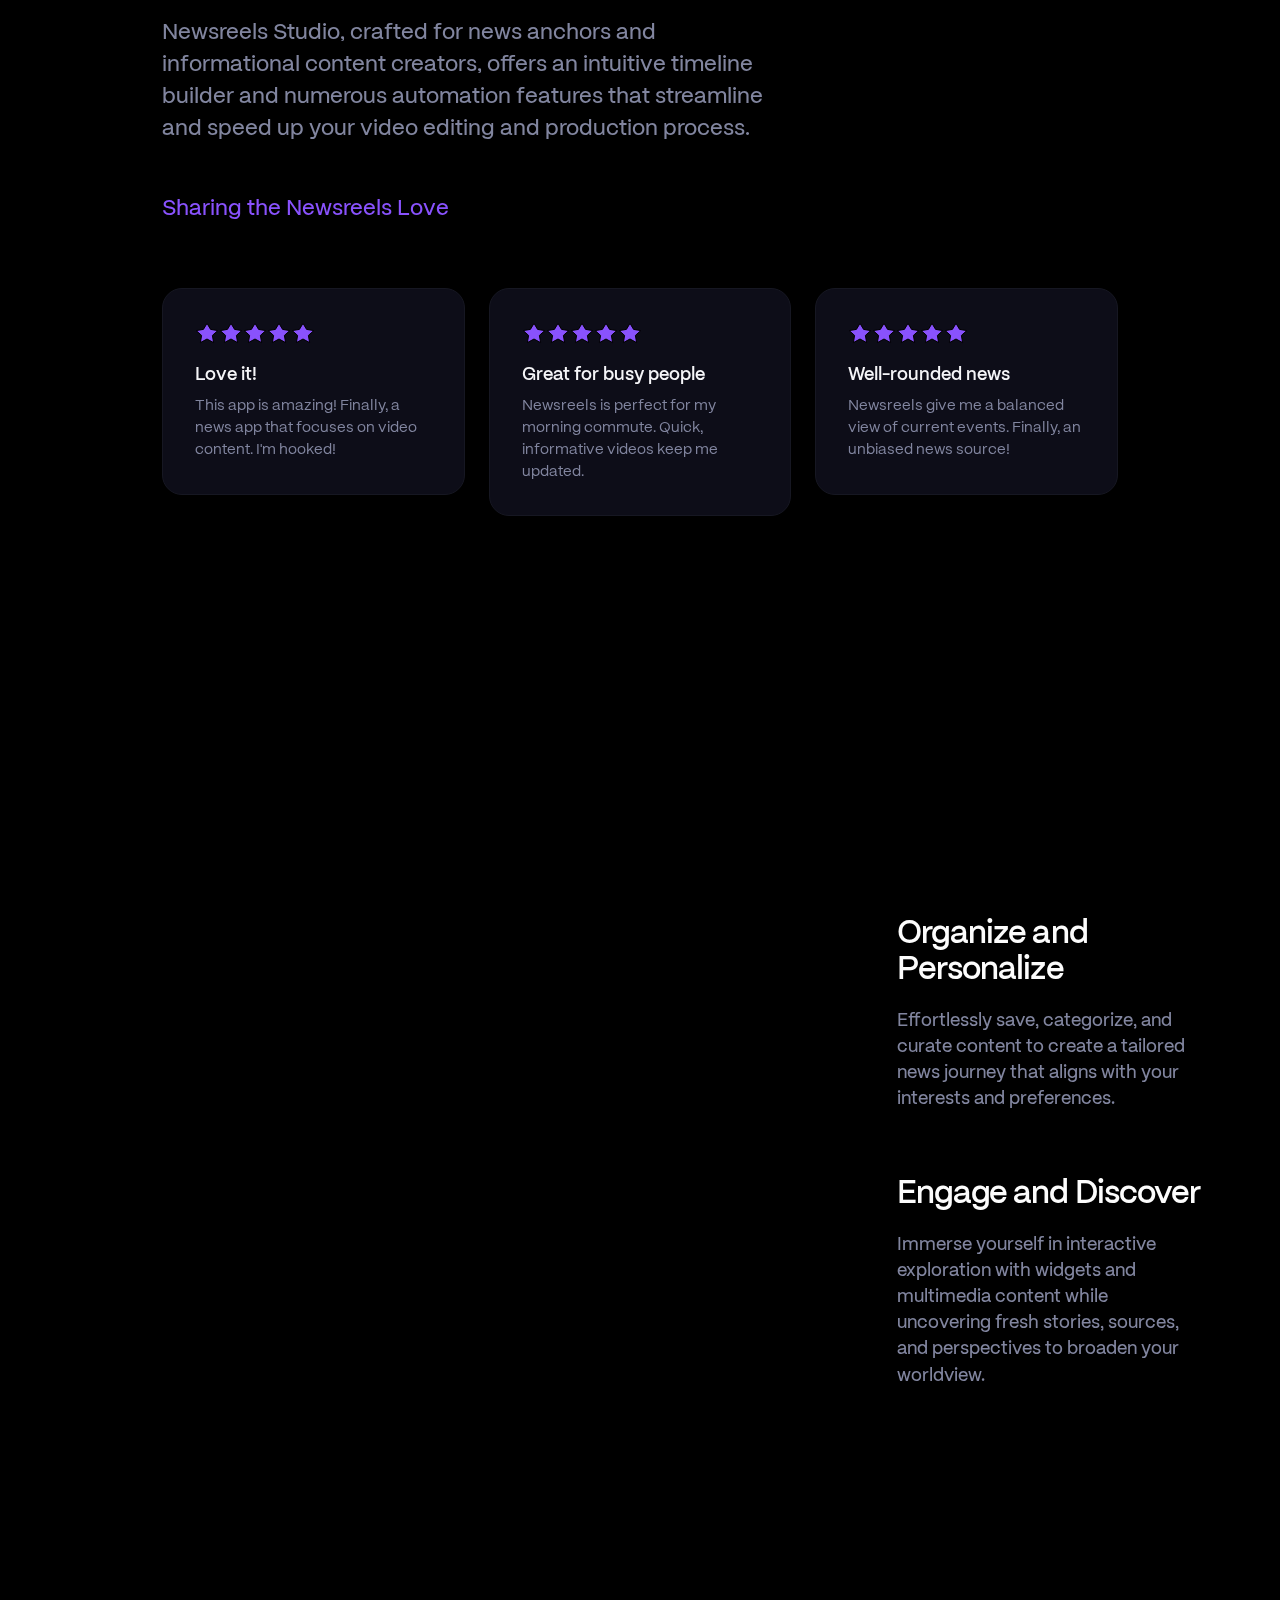
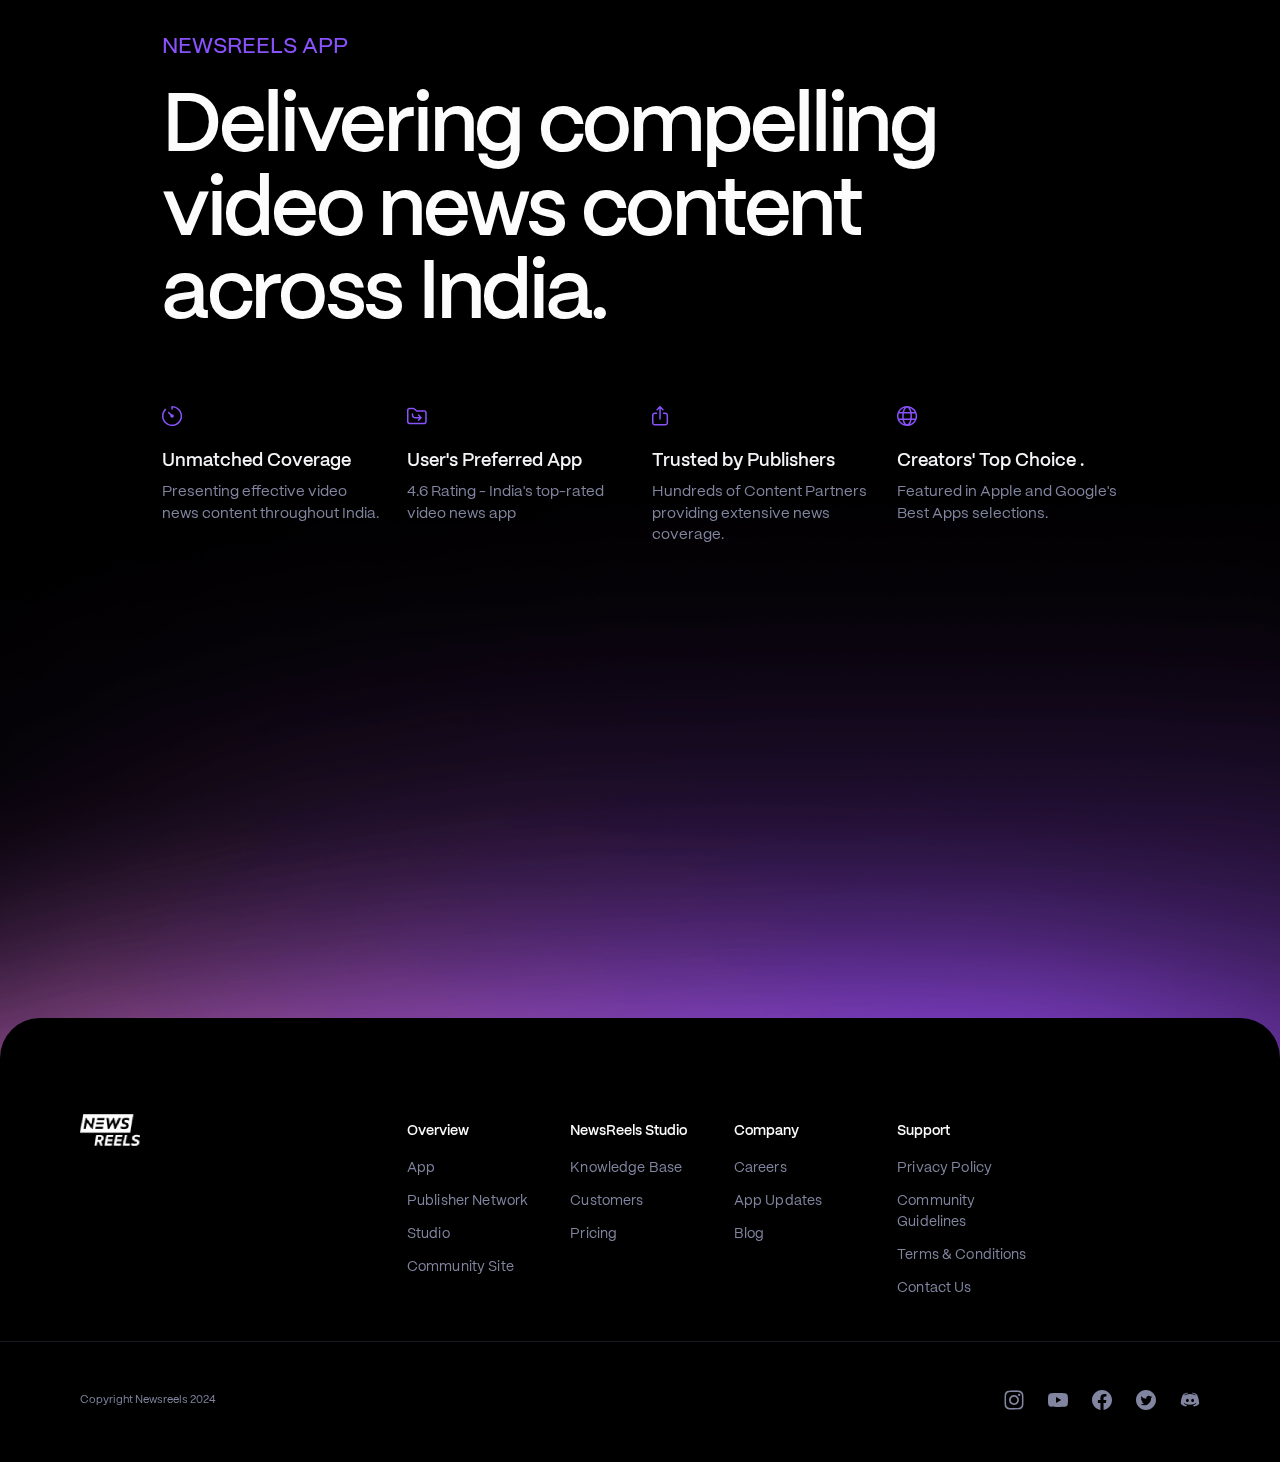
==== commit ddf6d190: "copyright" ====
--- a/index.html
+++ b/index.html
@@ -83,7 +83,7 @@
                 <li><a href="/studio.html">Studio</a> </li>
               </ul>
               <ul>
-                <li><a href="https://news.bullets.app/APWq/siteios"
+                <li><a href="https://onelink.to/newsreels.app"
                     class="downloadLink __5gJr1 __1HBn2 OVArd mlegb N3RCw">Download The
                     App</a></li>
               </ul>
@@ -98,7 +98,7 @@
                   class="h6oHQ">Studio</span></a></li>
           </ul>
           <ul class="Wi_HN">
-            <li><a href="https://news.bullets.app/APWq/siteios"
+            <li><a href="https://onelink.to/newsreels.app"
                 class="downloadLink JPAgA __1HBn2 OVArd mlegb __30iHv pgyqc" target="_self" rel="noreferrer">Download
                 The App</a></li>
           </ul>
@@ -566,7 +566,7 @@
           <div class="C__xG HyD3C FdVA_ DbFIs O3_ec"><span class="jsSqz xy1GR GZt6A _bdZo">PUBLISHER NETWORK
             </span>
             <h2 class="sSK5N __57oio ShuYP f4wNZ">Inviting News Publishers & Creators: </h2>
-            <p class="CgwQi k4YcQ KRW7B uUuhH">Earn $0.10 Fixed RPM on Your Content. Boost your reel earnings
+            <p class="CgwQi k4YcQ KRW7B uUuhH">Earn 80% Ad-Revenue on Your Content. Boost your reel earnings
               and expand your reach with Newsreels. We provide indispensable tools for publishers and
               content creators to grow their brands and connect with a wider audience. Benefit from a 100%
               revenue share, cross-promotion opportunities, and a seamless platform designed to simplify
@@ -1132,7 +1132,7 @@
         <div class="HwVQo rZjqm">
           <div class="__8eNs1">
             <div class="Snu6n">
-              <div class="__008cp VgSON"> Copyright Newsreels 2023 </div>
+              <div class="__008cp VgSON"> Copyright Newsreels 2024 </div>
             </div>
           </div>
           <div class="aA_by"><a target="_blank" href="https://www.instagram.com/newsreels.india"><svg
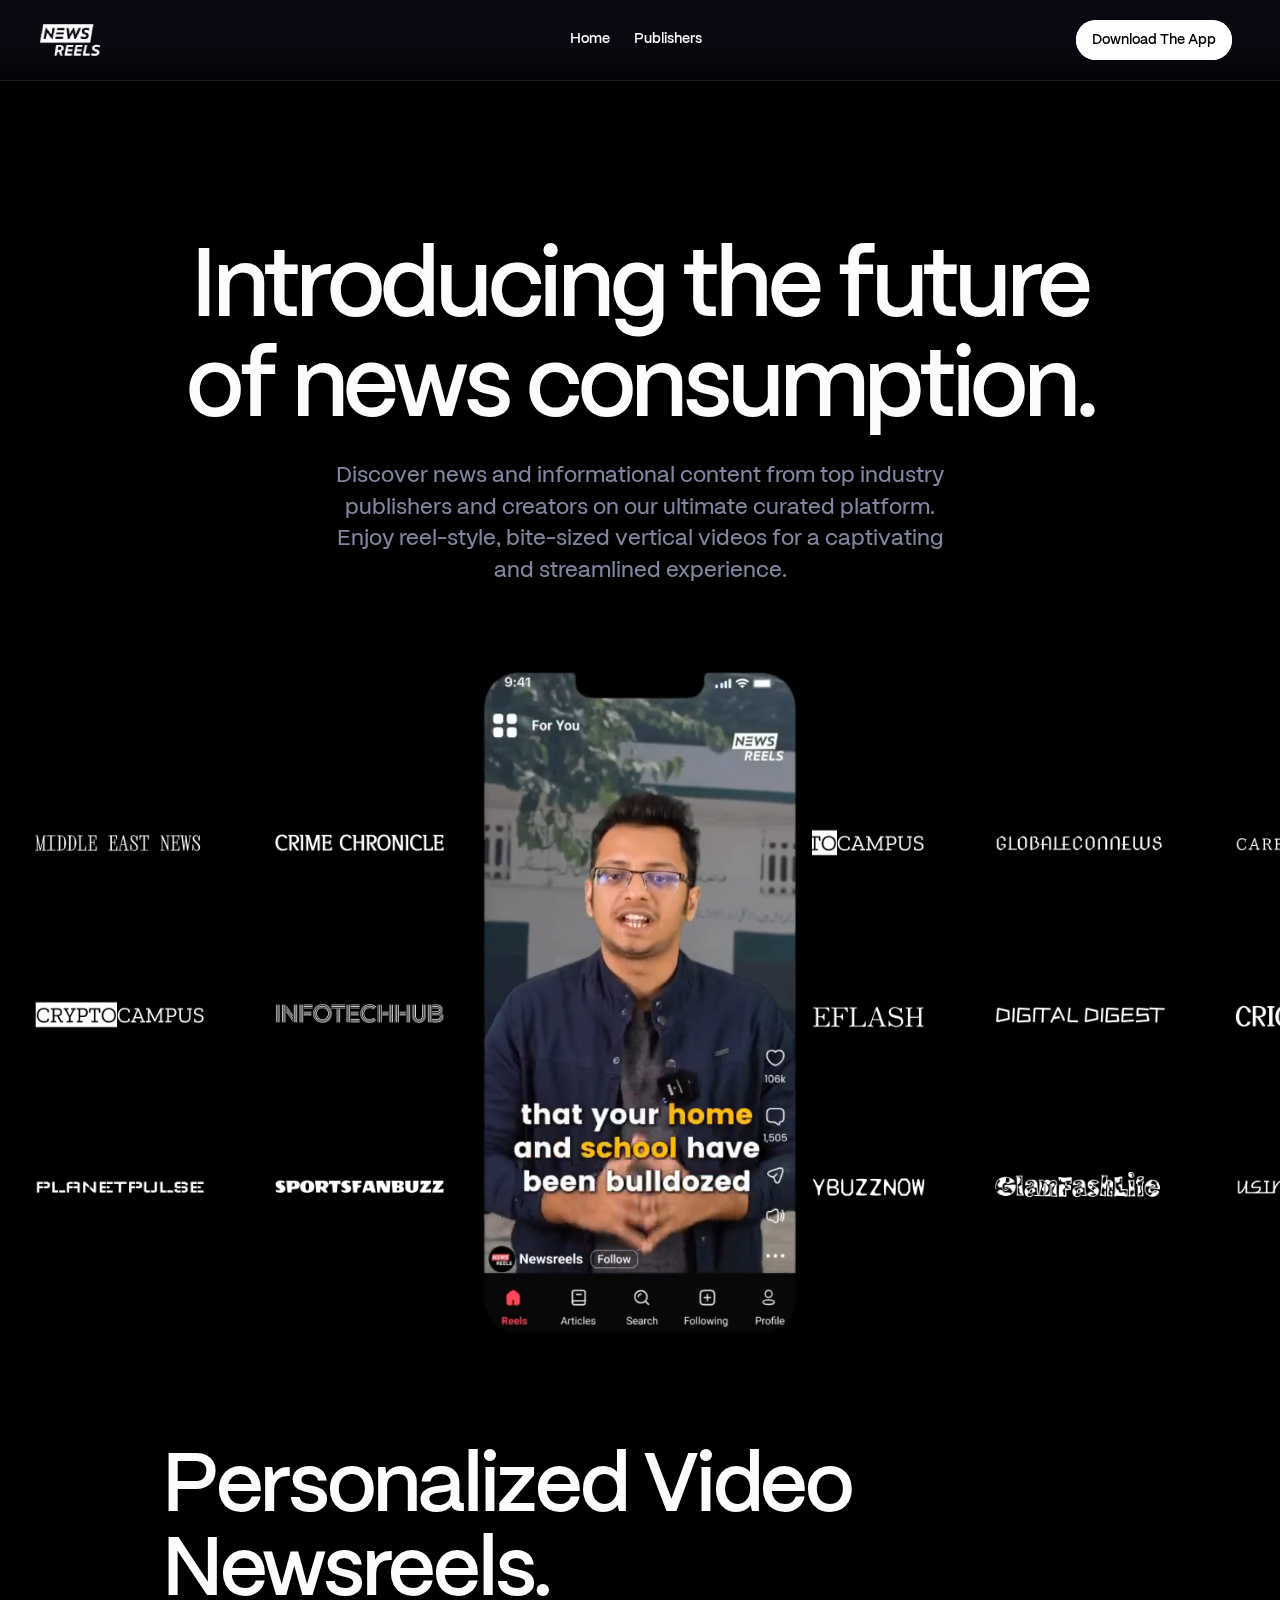
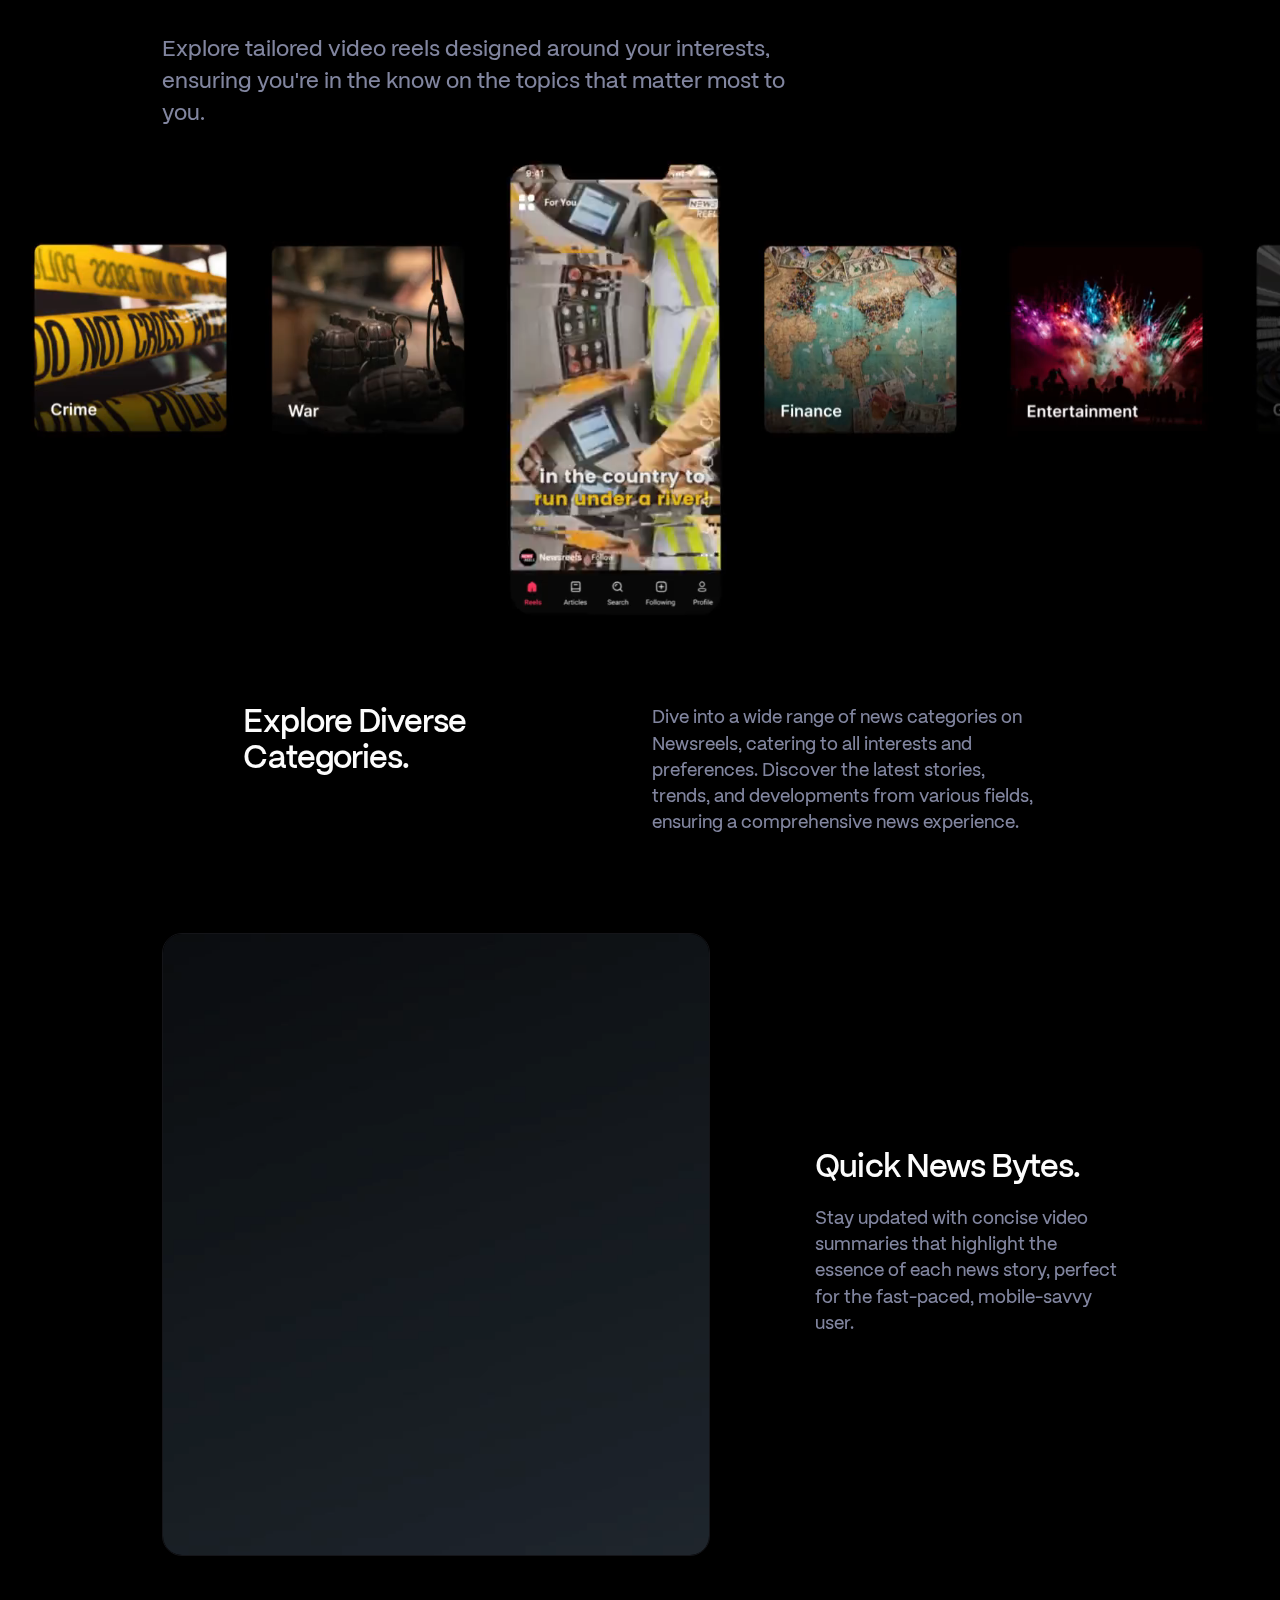
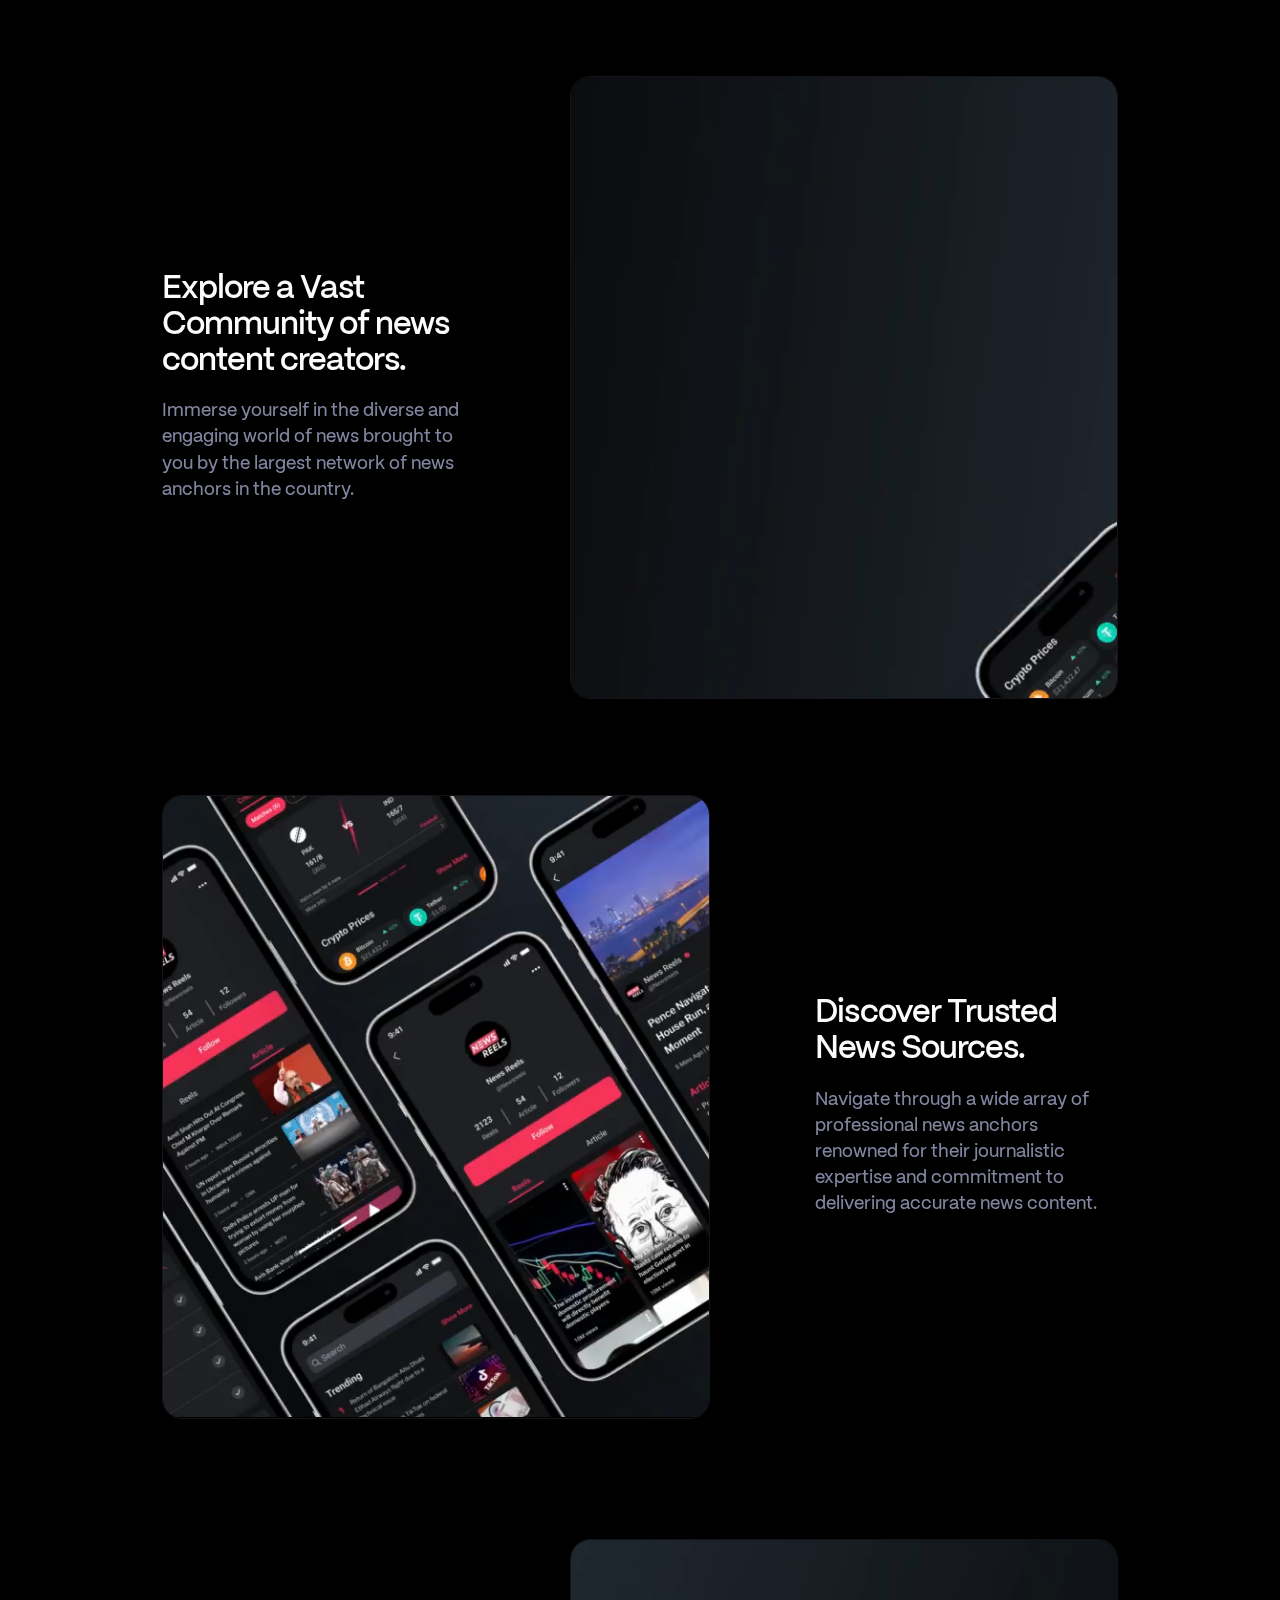
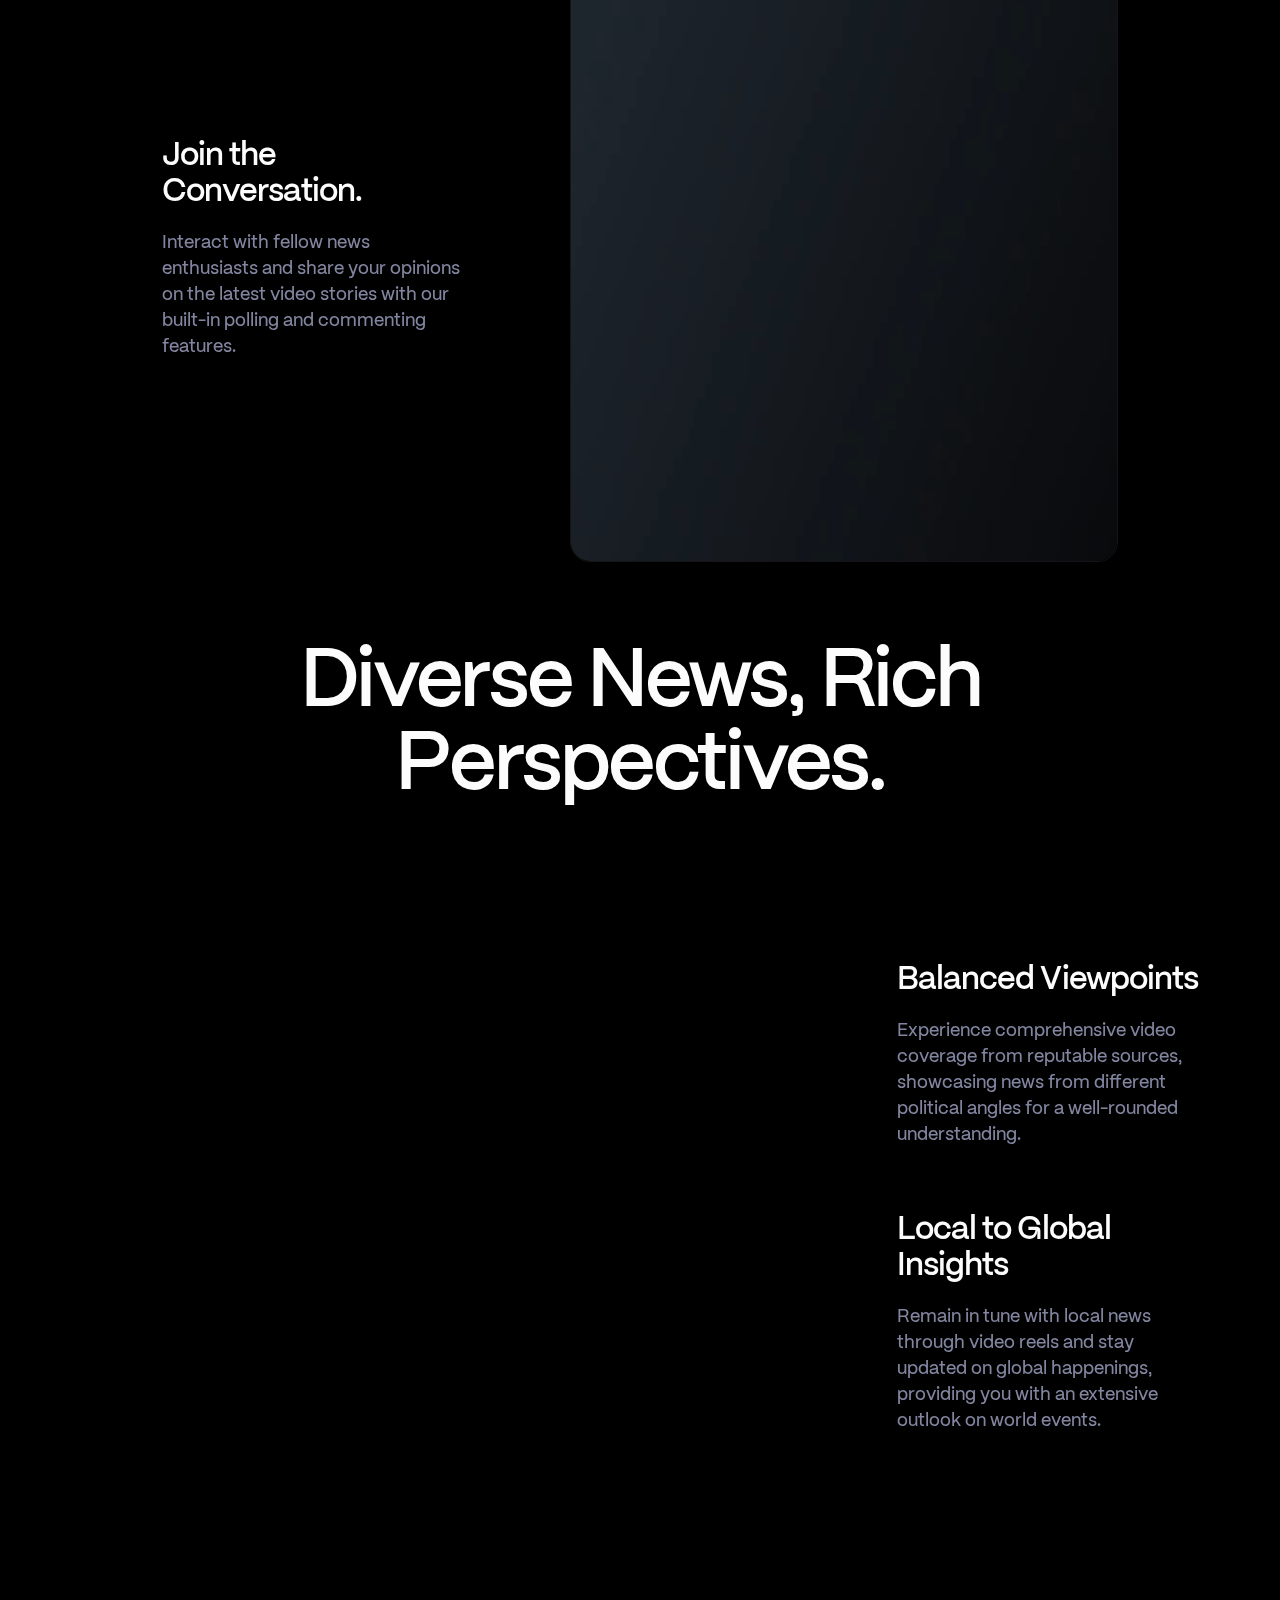
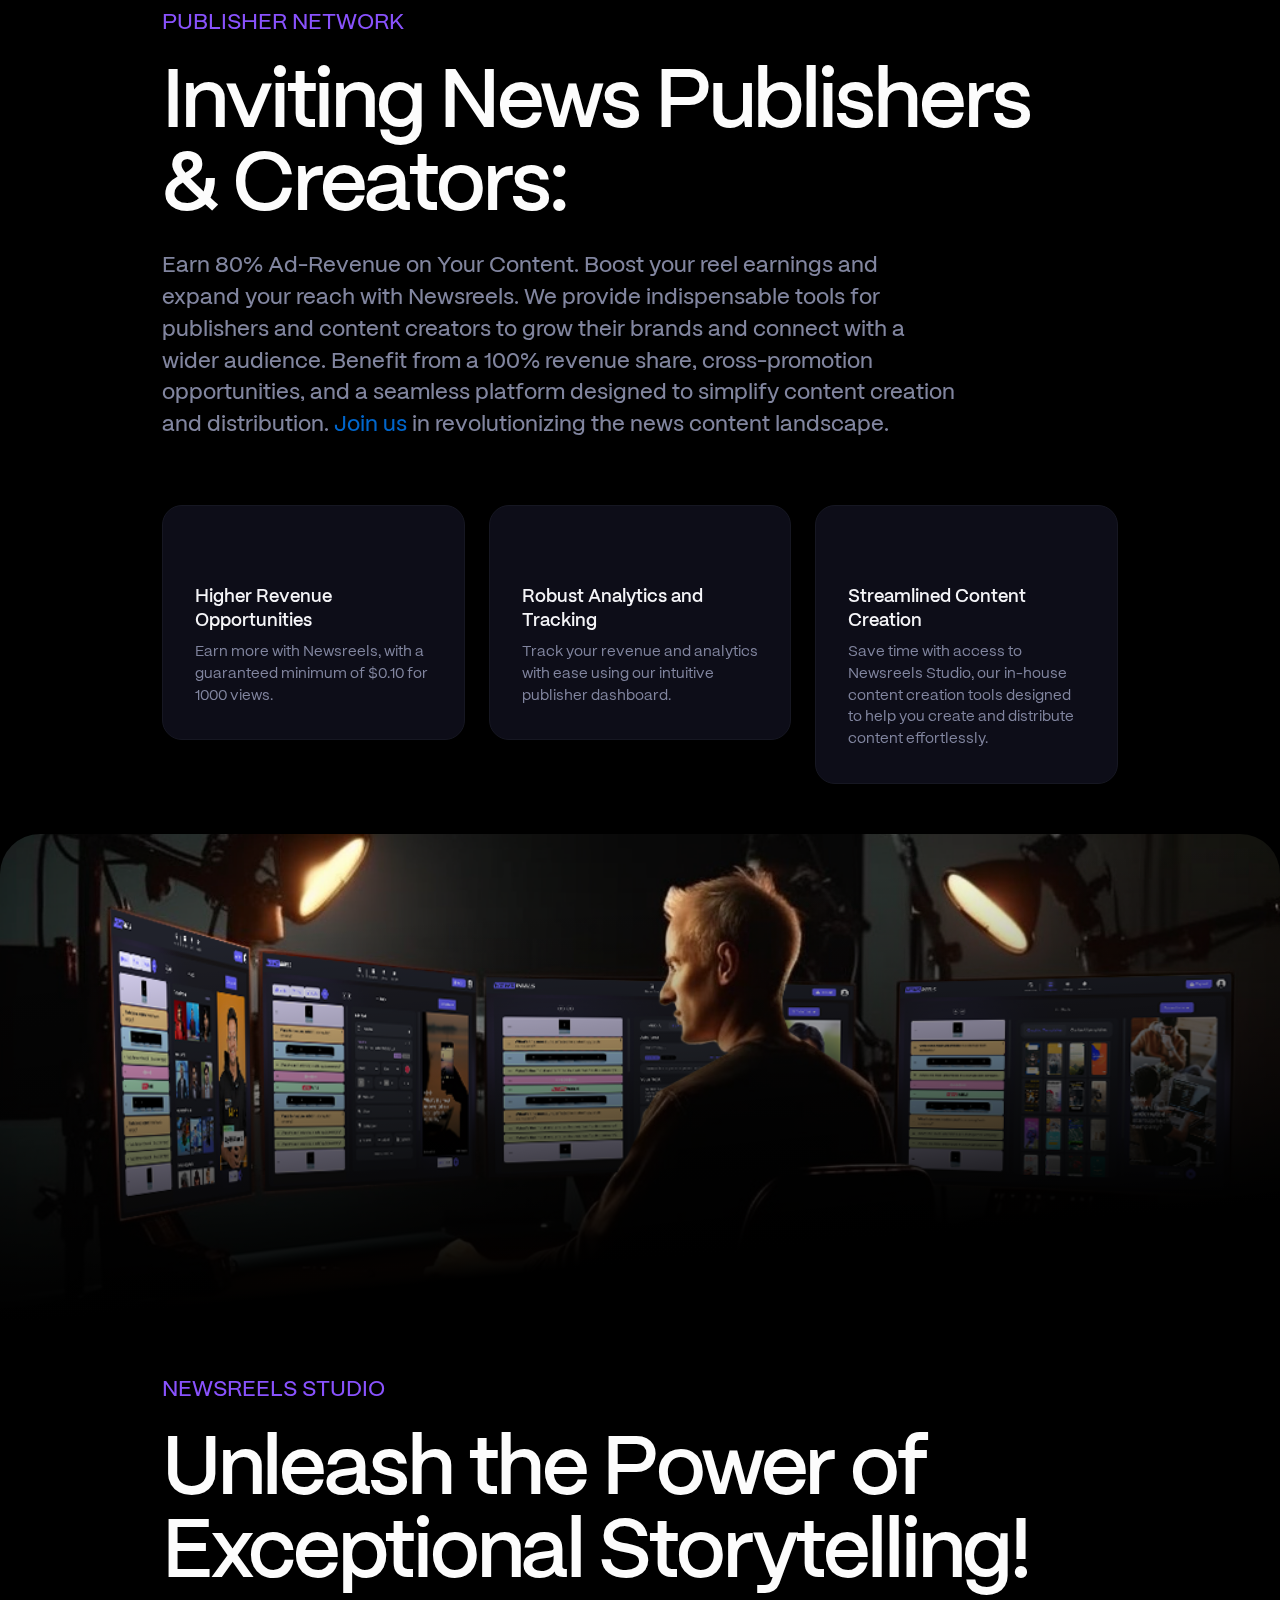
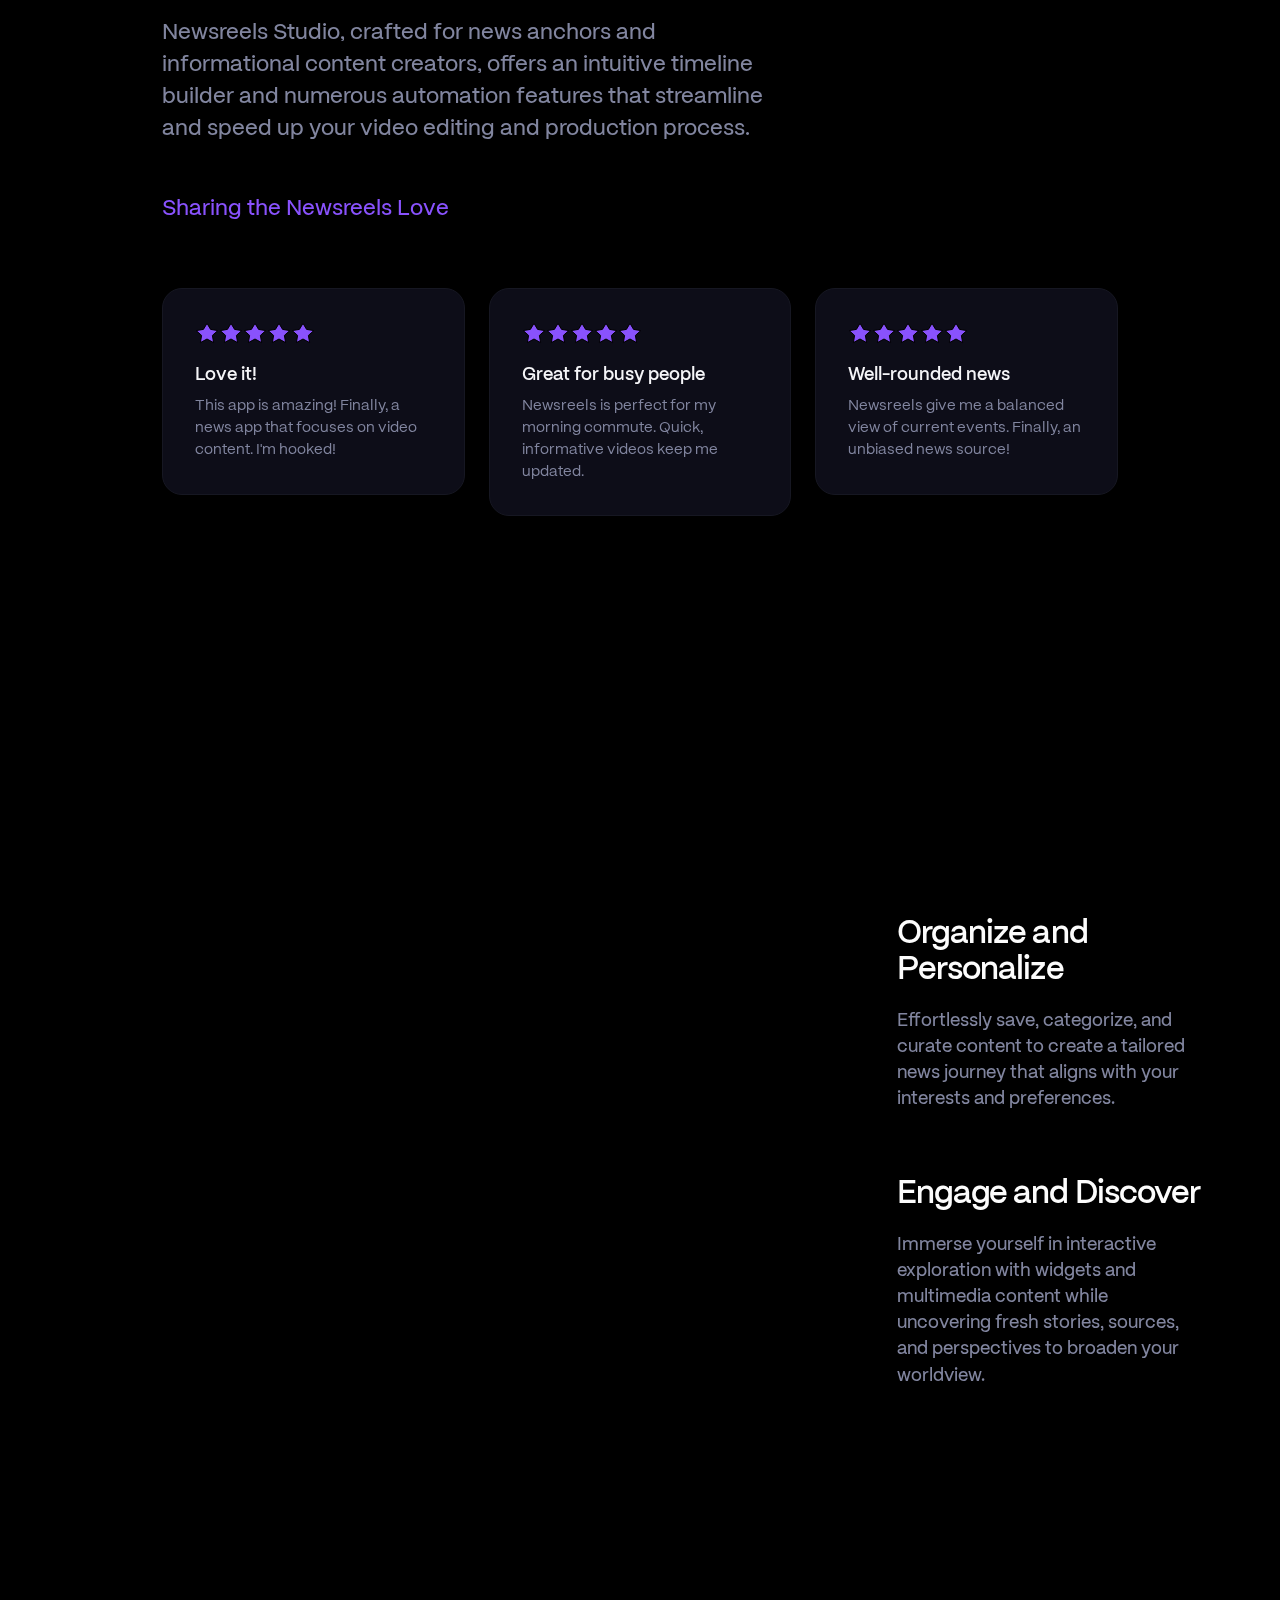
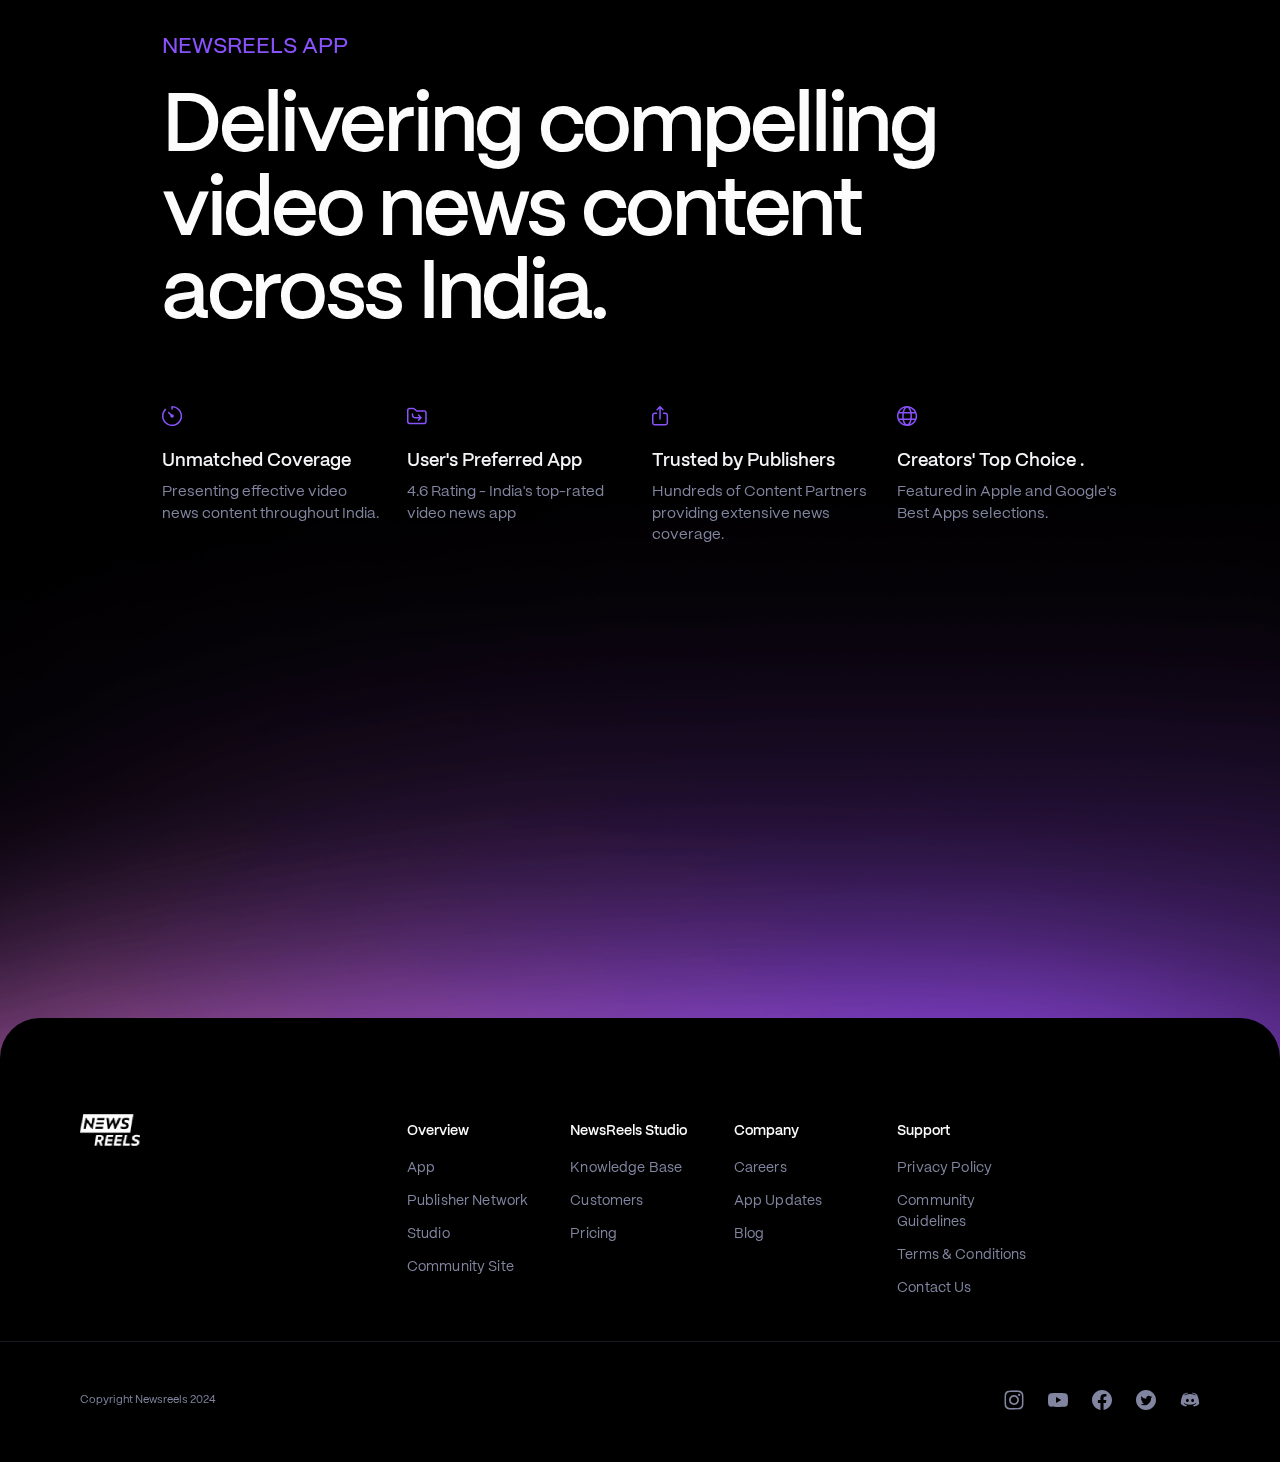
==== commit 60b373b4: "fixes" ====
--- a/index.html
+++ b/index.html
@@ -80,7 +80,6 @@
               <ul>
                 <li> <a href="/">Home</a> </li>
                 <li><a href="/publishers.html">Publishers</a> </li>
-                <li><a href="/studio.html">Studio</a> </li>
               </ul>
               <ul>
                 <li><a href="https://onelink.to/newsreels.app"
@@ -94,8 +93,6 @@
                   class="h6oHQ">Home</span></a></li>
             <li><a href="/publishers.html" aria-current="page" tabindex="0" class="iCujW Xsi5x ASNs_"><span
                   class="h6oHQ">Publishers</span></a></li>
-            <li><a href="/studio.html" aria-current="page" tabindex="0" class="iCujW Xsi5x ASNs_"><span
-                  class="h6oHQ">Studio</span></a></li>
           </ul>
           <ul class="Wi_HN">
             <li><a href="https://onelink.to/newsreels.app"
@@ -570,7 +567,7 @@
               and expand your reach with Newsreels. We provide indispensable tools for publishers and
               content creators to grow their brands and connect with a wider audience. Benefit from a 100%
               revenue share, cross-promotion opportunities, and a seamless platform designed to simplify
-              content creation and distribution. <a href="https://publisher.newsreels.app/" target="_blank">Join us</a>
+              content creation and distribution. <a href="https://forms.gle/QfrL1BNY22Ydkq3L9" target="_blank">Join us</a>
               in revolutionizing the news content landscape.
             </p>
             <div class="__6SBOm AFOr6 __3XpvL FNZtS FdVA_ unSbn">
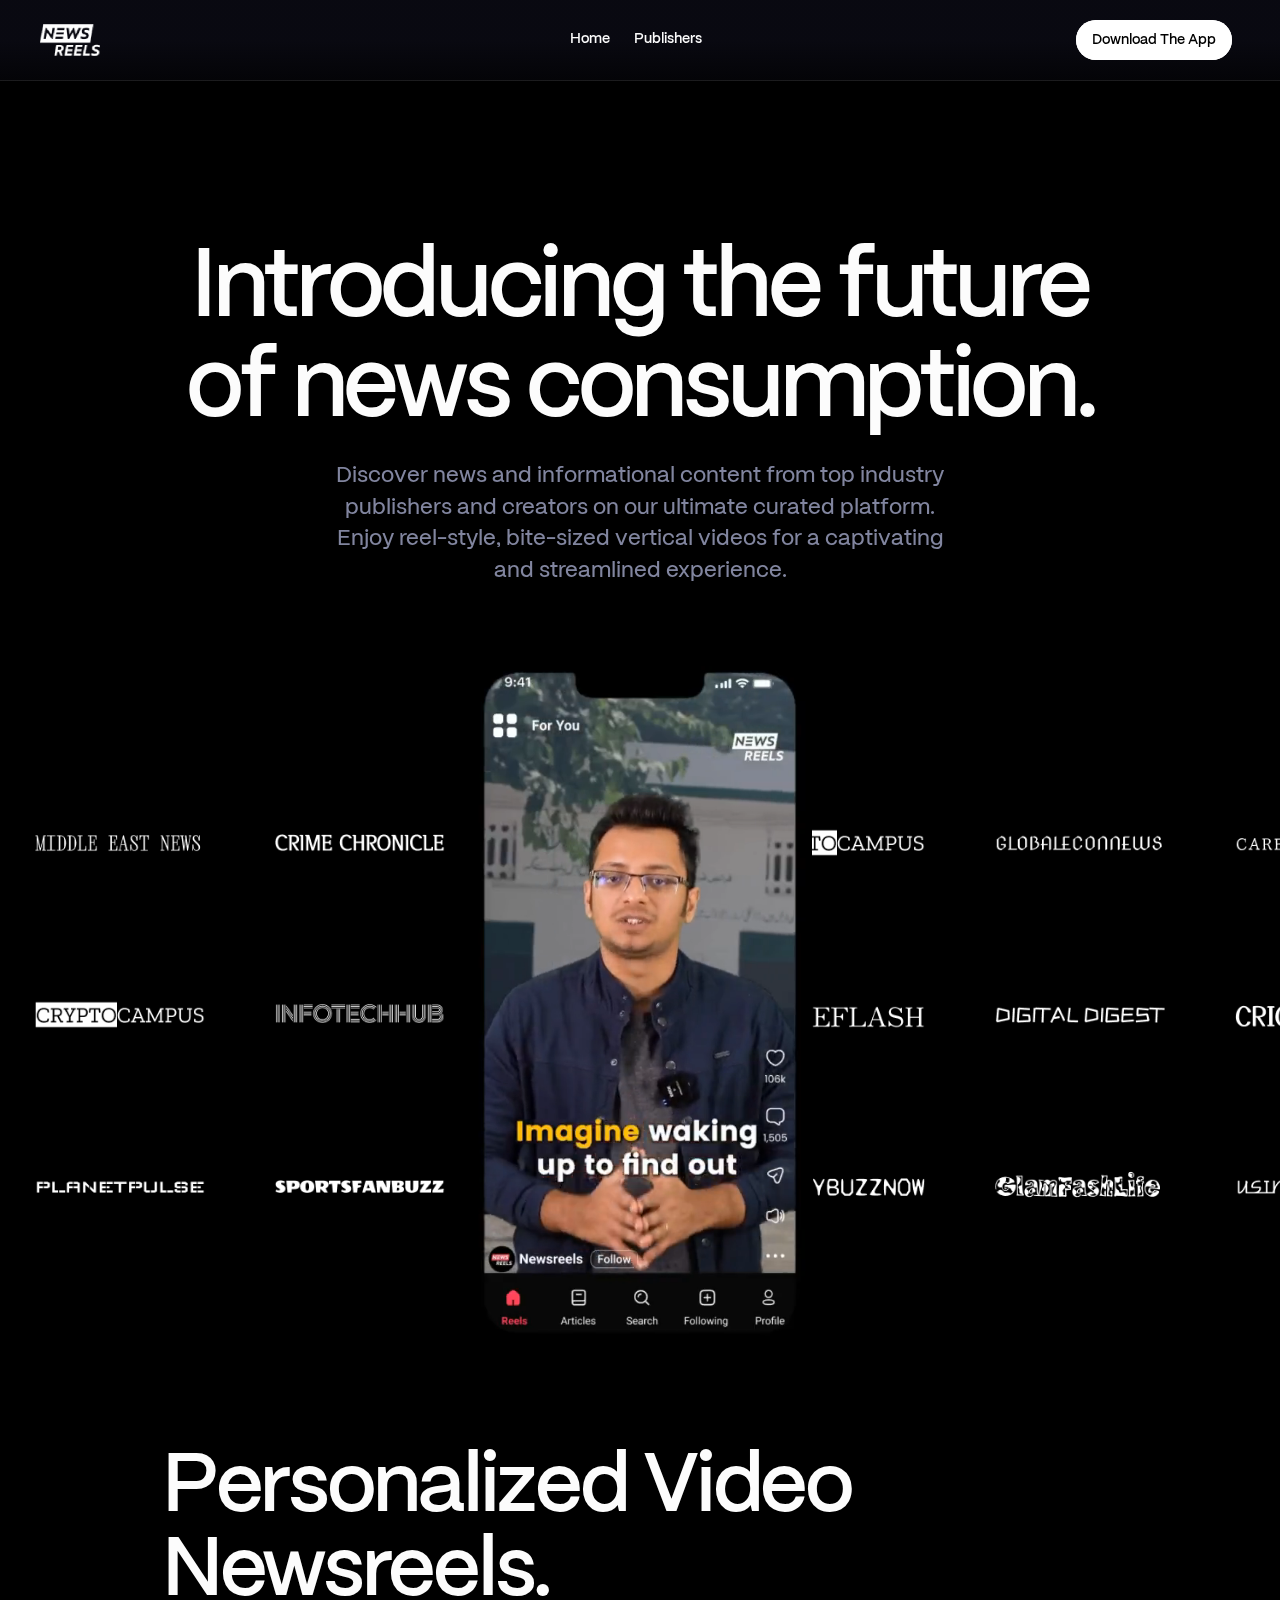
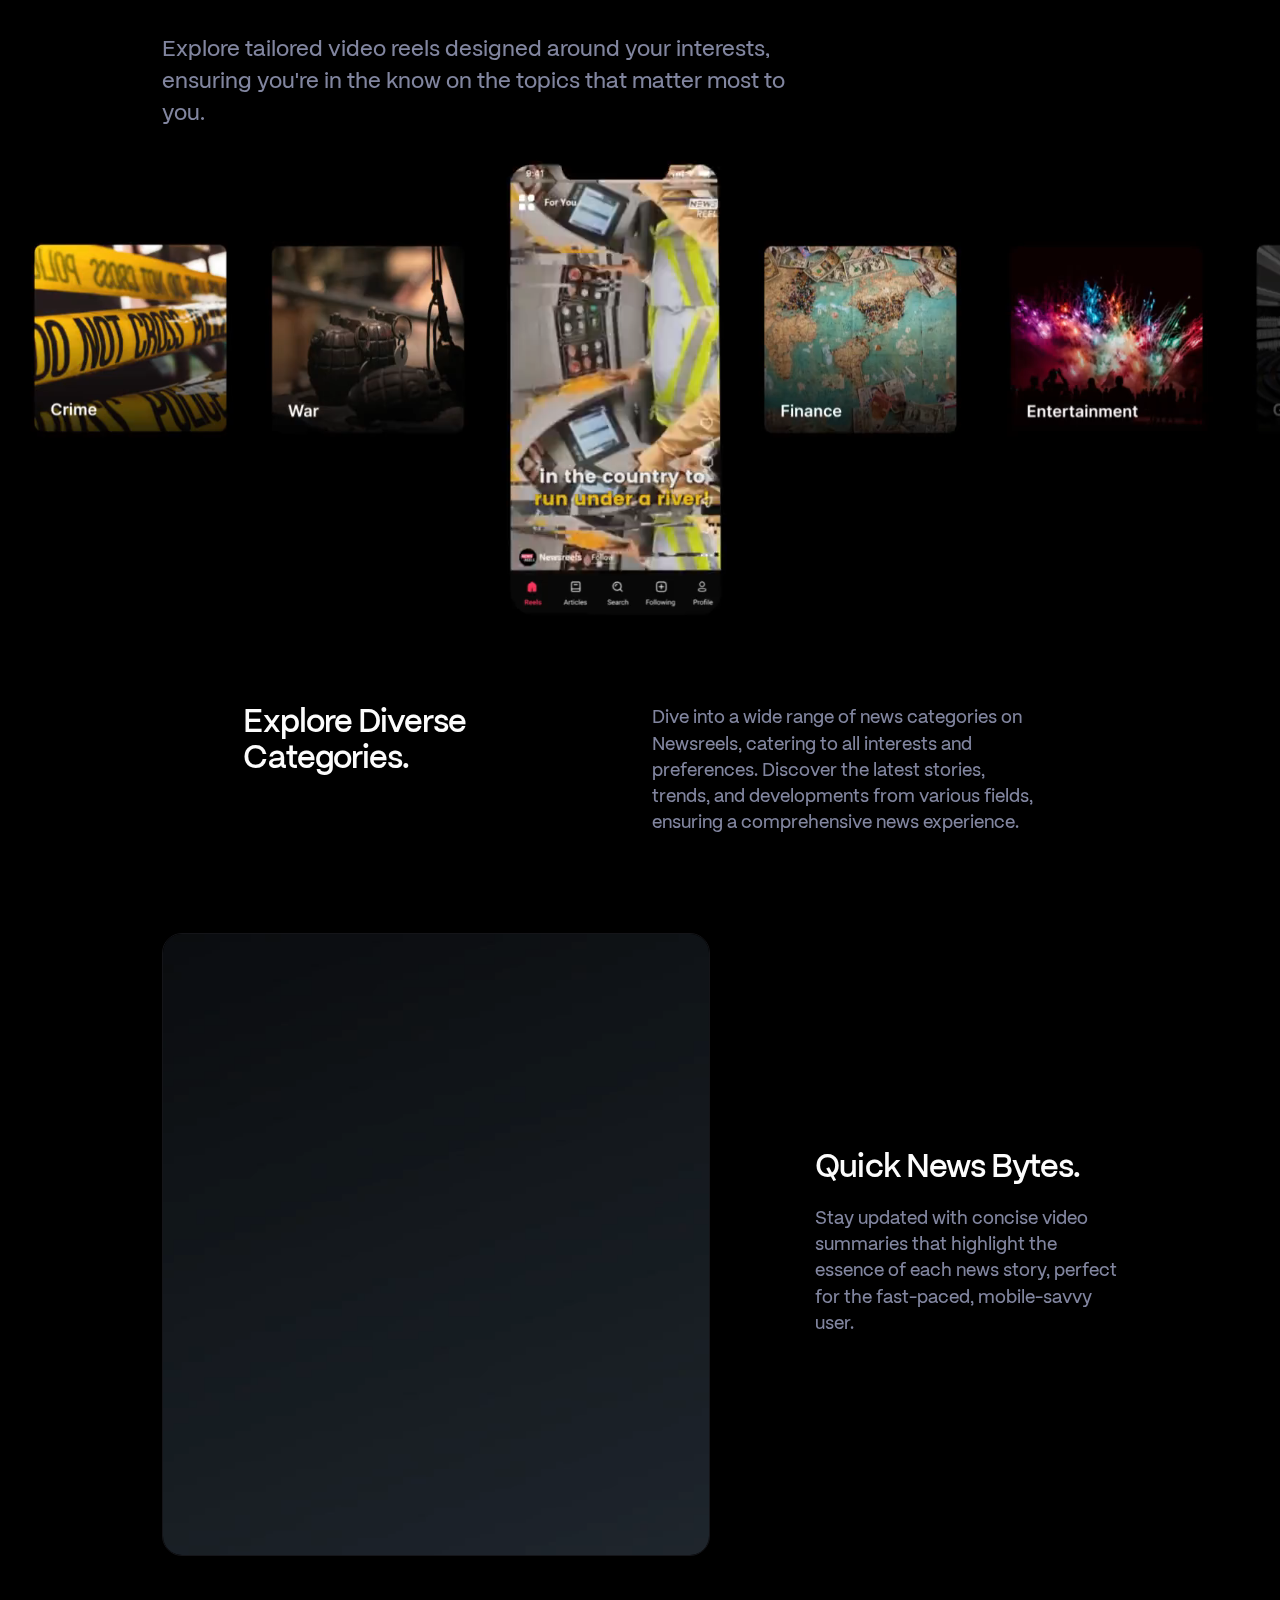
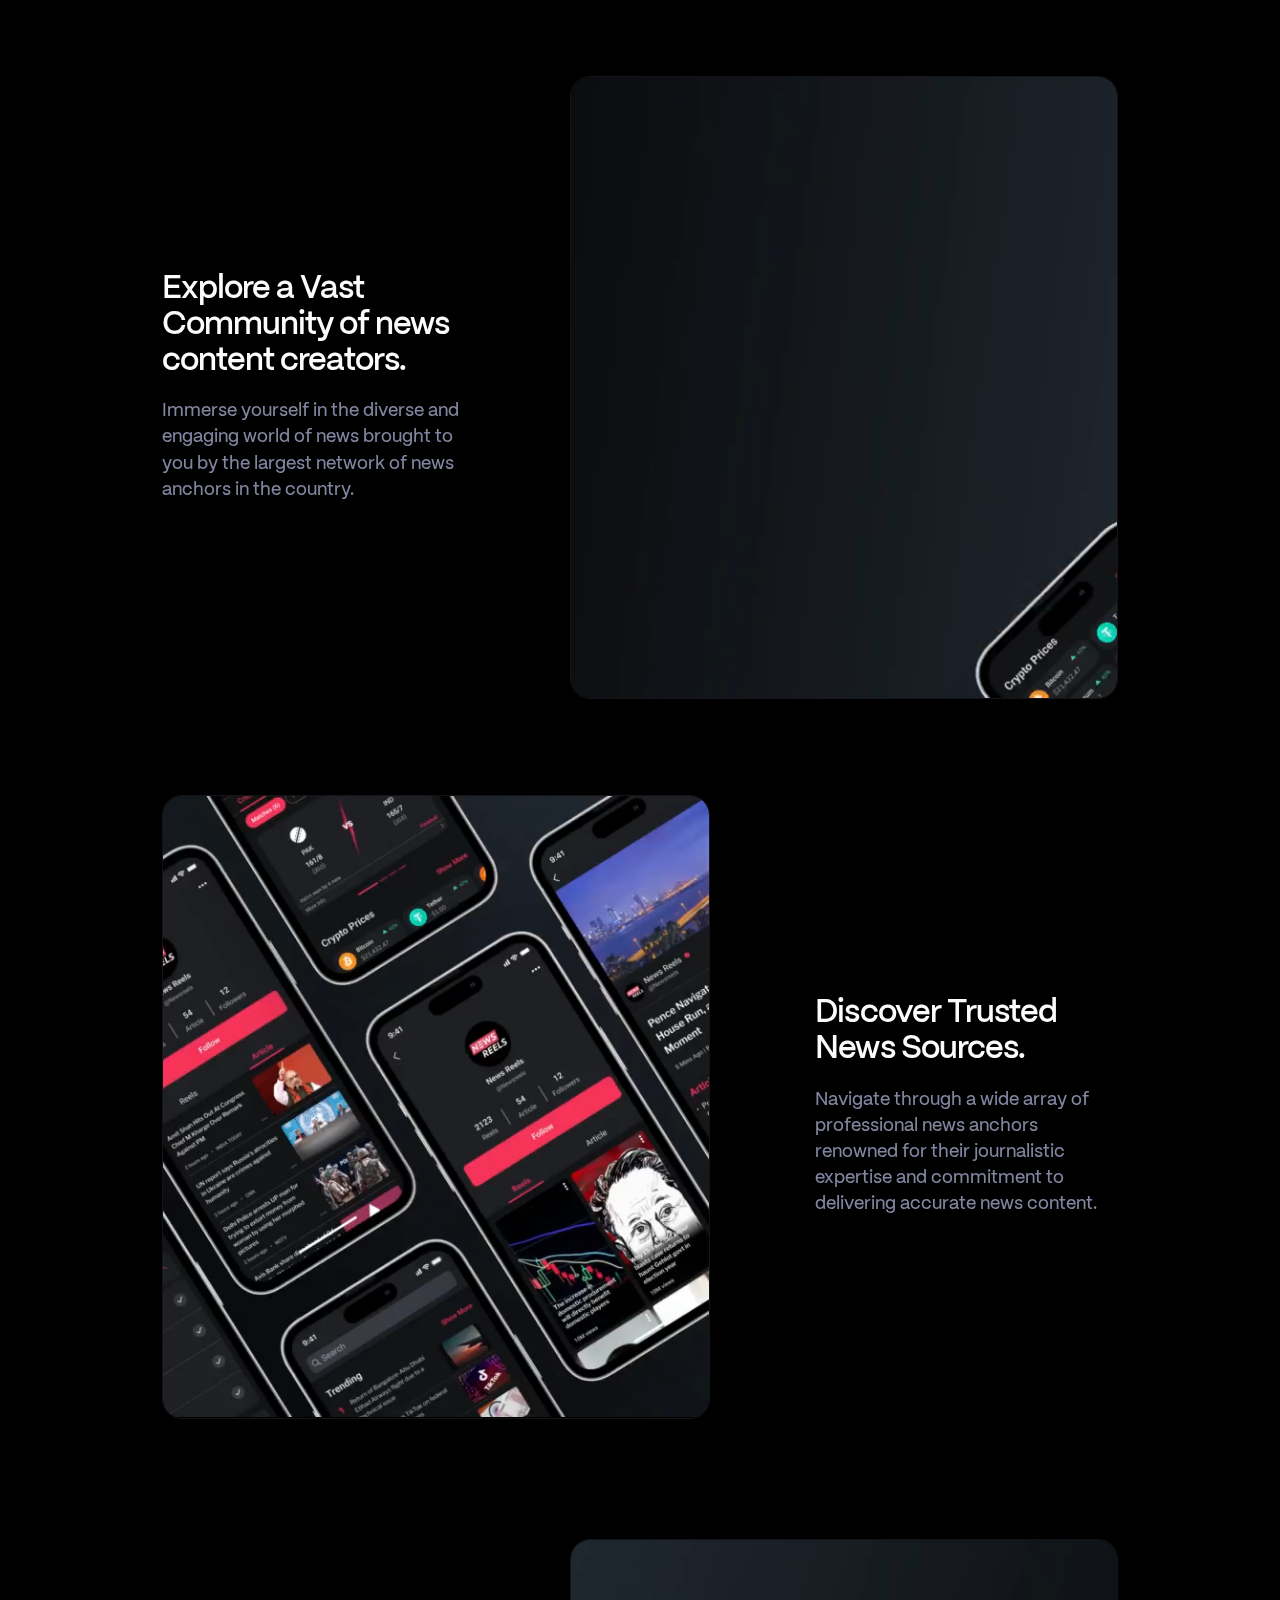
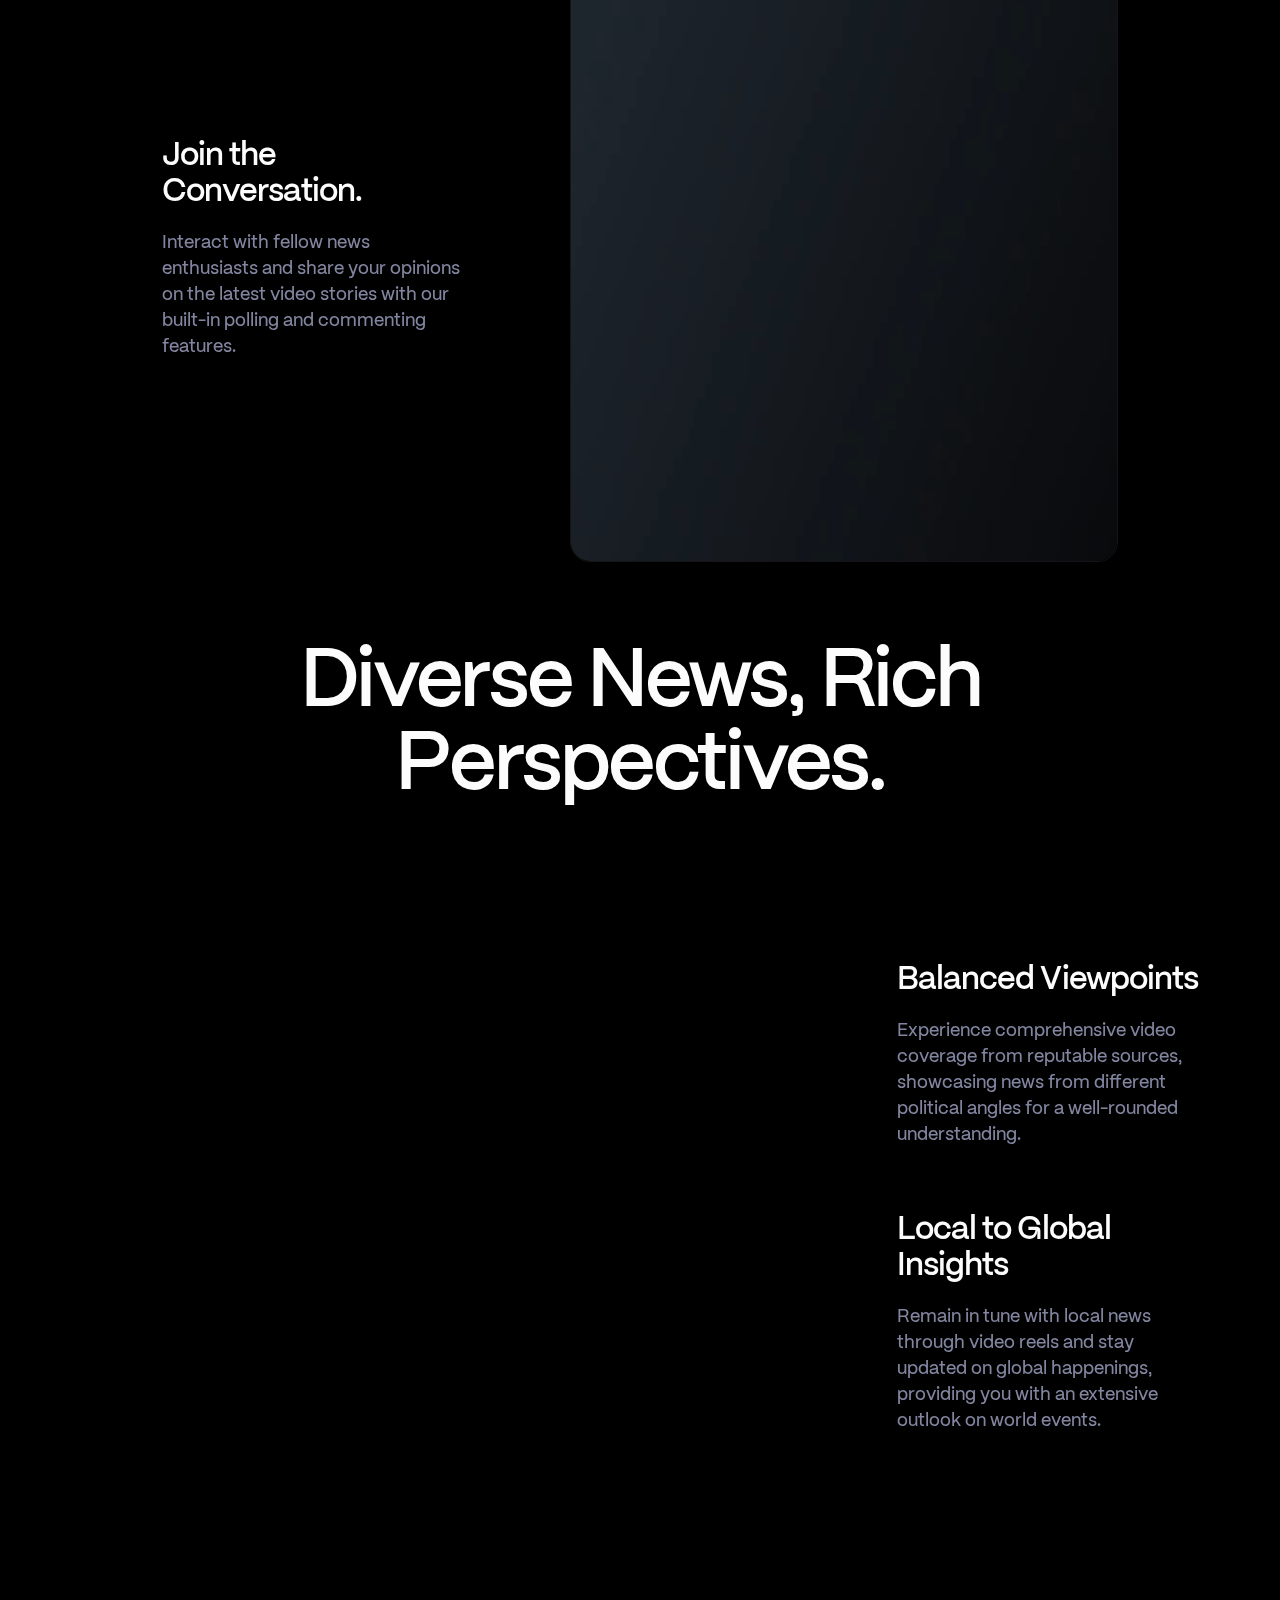
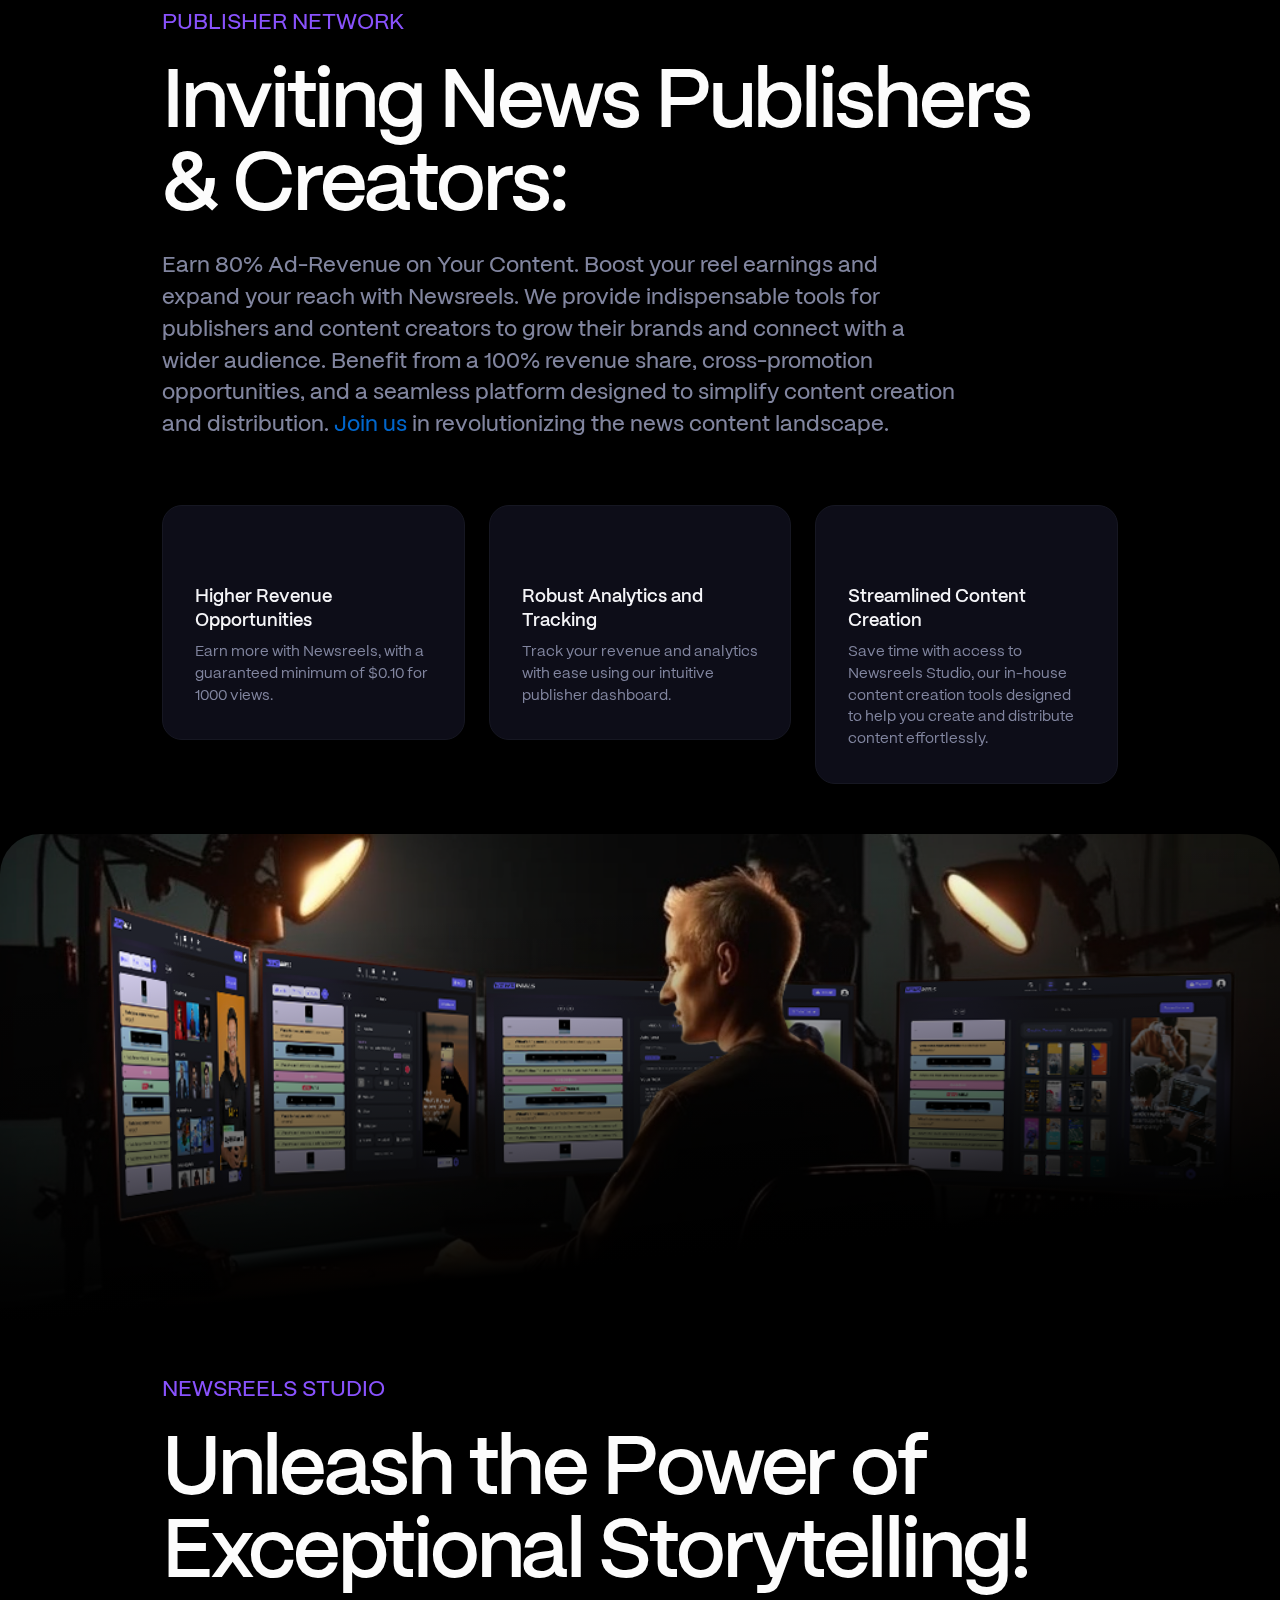
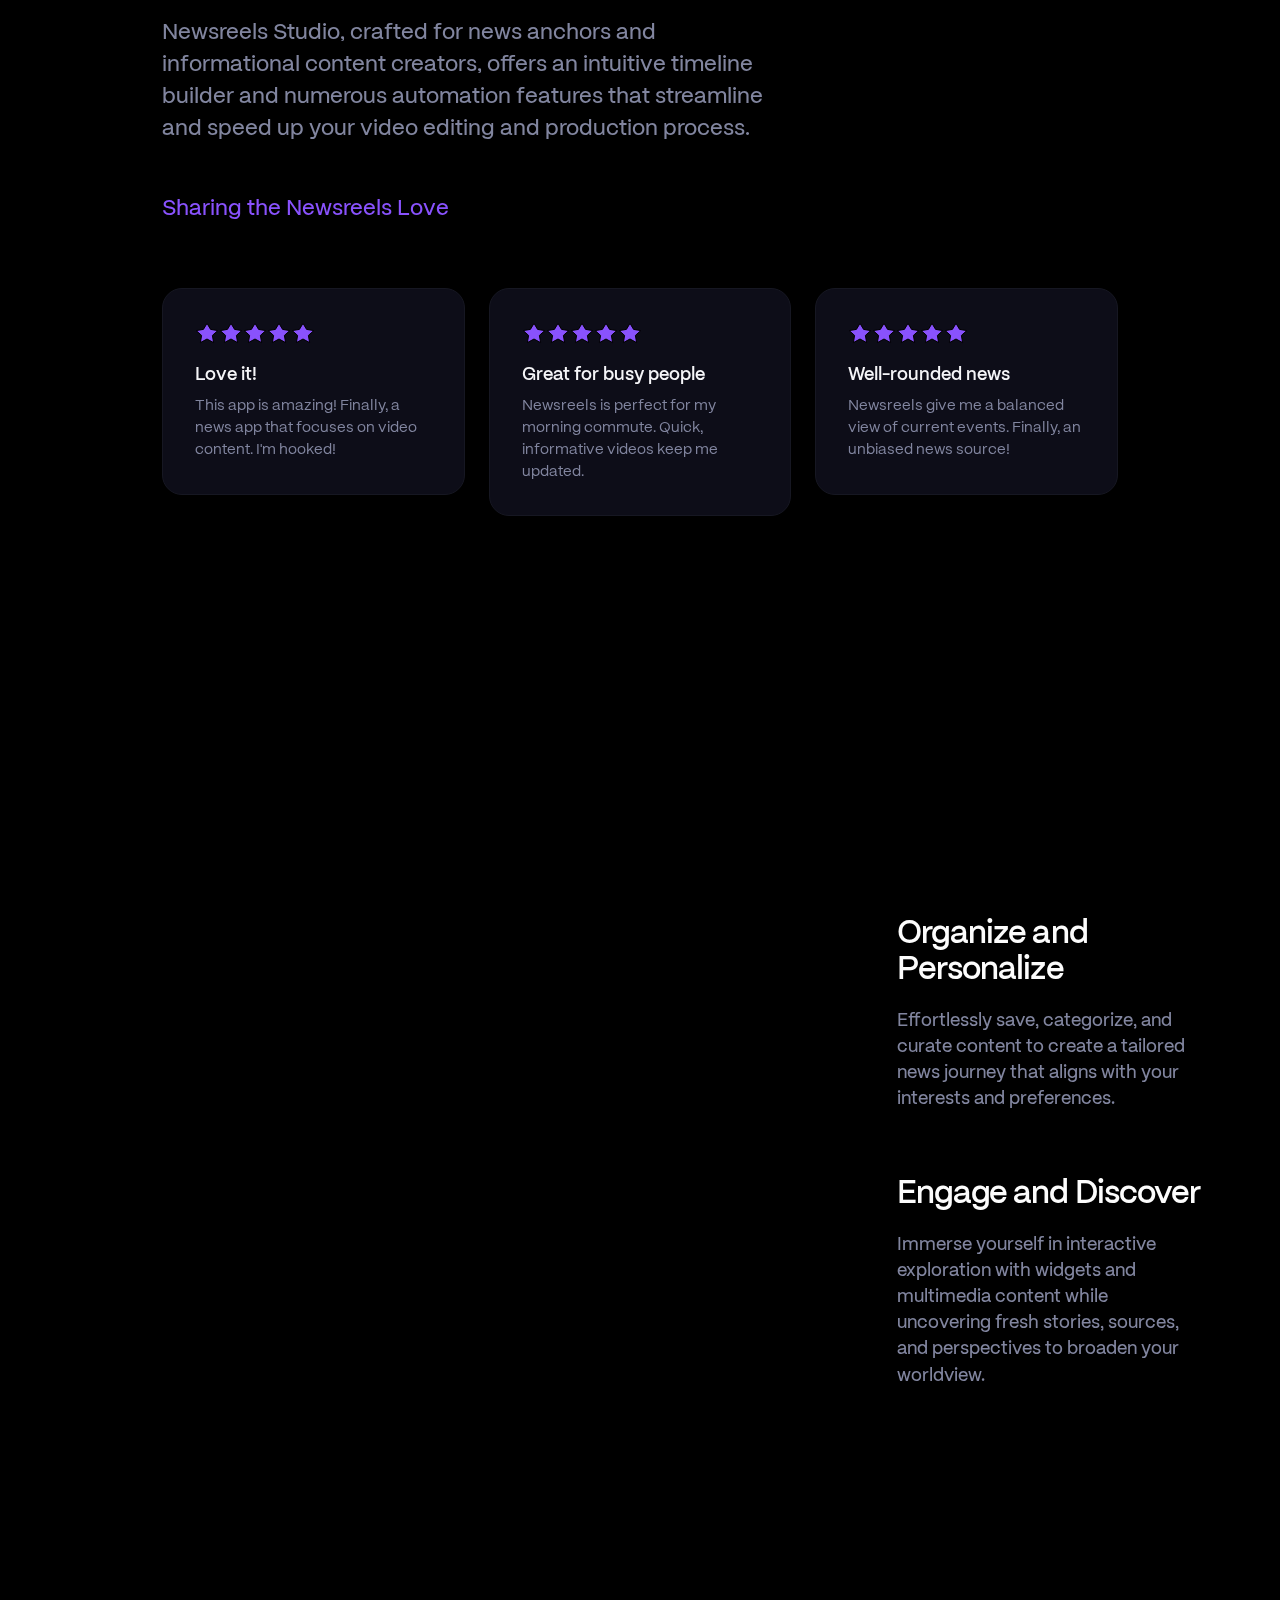
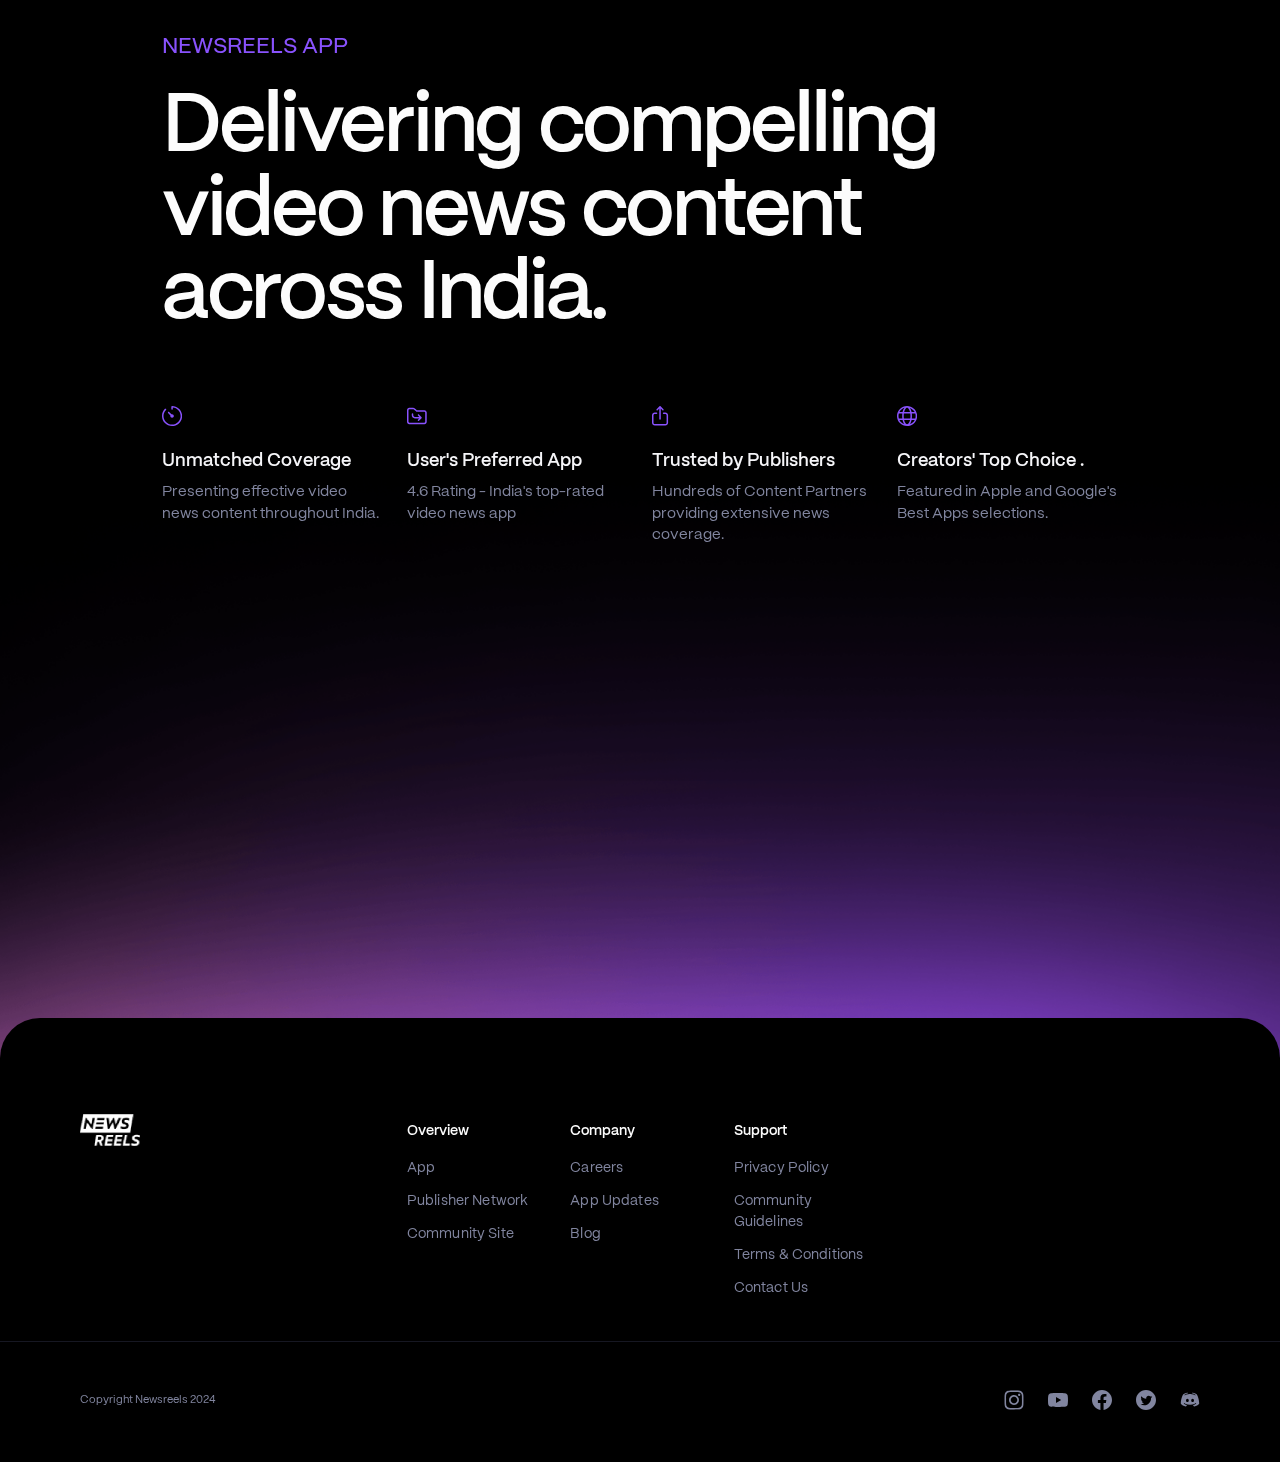
==== commit f3928c7b: "studio links" ====
--- a/index.html
+++ b/index.html
@@ -977,7 +977,6 @@
                   <li><a href="/soon.html" aria-current="page" tabindex="0" class="dXD82 FCnI_">App</a></li>
                   <li><a href="/publishers.html" aria-current="page" tabindex="0" class="dXD82 FCnI_">Publisher
                       Network</a></li>
-                  <li><a href="/studio.html" aria-current="page" tabindex="0" class="dXD82 FCnI_">Studio</a></li>
 
                   <li><a href="/soon.html" aria-current="page" tabindex="0" class="dXD82 FCnI_">Community Site</a>
                   </li>
@@ -998,45 +997,9 @@
                       <li><a href="/soon.html" aria-current="page" tabindex="-1" class="dXD82 FCnI_">App</a></li>
                       <li><a href="/publishers.html" aria-current="page" tabindex="-1" class="dXD82 FCnI_">Publisher
                           Network</a></li>
-                      <li><a href="/studio.html" aria-current="page" tabindex="-1" class="dXD82 FCnI_">Studio</a></li>
 
                       <li><a href="/soon.html" aria-current="page" tabindex="-1" class="dXD82 FCnI_">Community
                           Site</a></li>
-                    </ul>
-                  </div>
-                </div>
-              </div>
-            </div>
-            <div class="PYONF">
-              <div class="__2nZtN"><a href="/studio.html" aria-current="false" class="bvBoQ OVArd">
-                  NewsReels Studio</a>
-
-
-                <ul>
-                  <li><a href="/soon.html" aria-current="false" tabindex="0" class="dXD82 FCnI_">Knowledge Base</a>
-                  </li>
-                  <li><a href="/soon.html" aria-current="false" tabindex="0" class="dXD82 FCnI_">Customers</a></li>
-                  <li><a href="/soon.html" aria-current="false" tabindex="0" class="dXD82 FCnI_">Pricing</a></li>
-
-                </ul>
-              </div>
-              <div class="_zEHW">
-                <div class="hNFq9">
-                  <label for="NewsReelsStudio" class="P8Ll_ bvBoQ OVArd"> NewsReels Studio<svg viewBox="0 0 16 16"
-                      fill="none" class="IbGTM WfAdy">
-                      <path fill-rule="evenodd" clip-rule="evenodd"
-                        d="M8 11.5a.75.75 0 0 1-.53-.22l-5.5-5.5a.75.75 0 0 1 1.06-1.06L8 9.69l4.97-4.97a.75.75 0 1 1 1.06 1.06l-5.5 5.5a.75.75 0 0 1-.53.22Z"
-                        fill="#fff"></path>
-                    </svg></label>
-                  <input type="checkbox" class="hide targetInput" id="NewsReelsStudio">
-                  <div class="__0PEQU ilEyH" style="height: 0px;">
-                    <ul>
-                      <li><a href="/soon.html" aria-current="false" tabindex="-1" class="dXD82 FCnI_">Knowledge
-                          Base</a></li>
-                      <li><a href="/soon.html" aria-current="false" tabindex="-1" class="dXD82 FCnI_">Customers</a>
-                      </li>
-                      <li><a href="/soon.html" aria-current="false" tabindex="-1" class="dXD82 FCnI_">Pricing</a></li>
-
                     </ul>
                   </div>
                 </div>
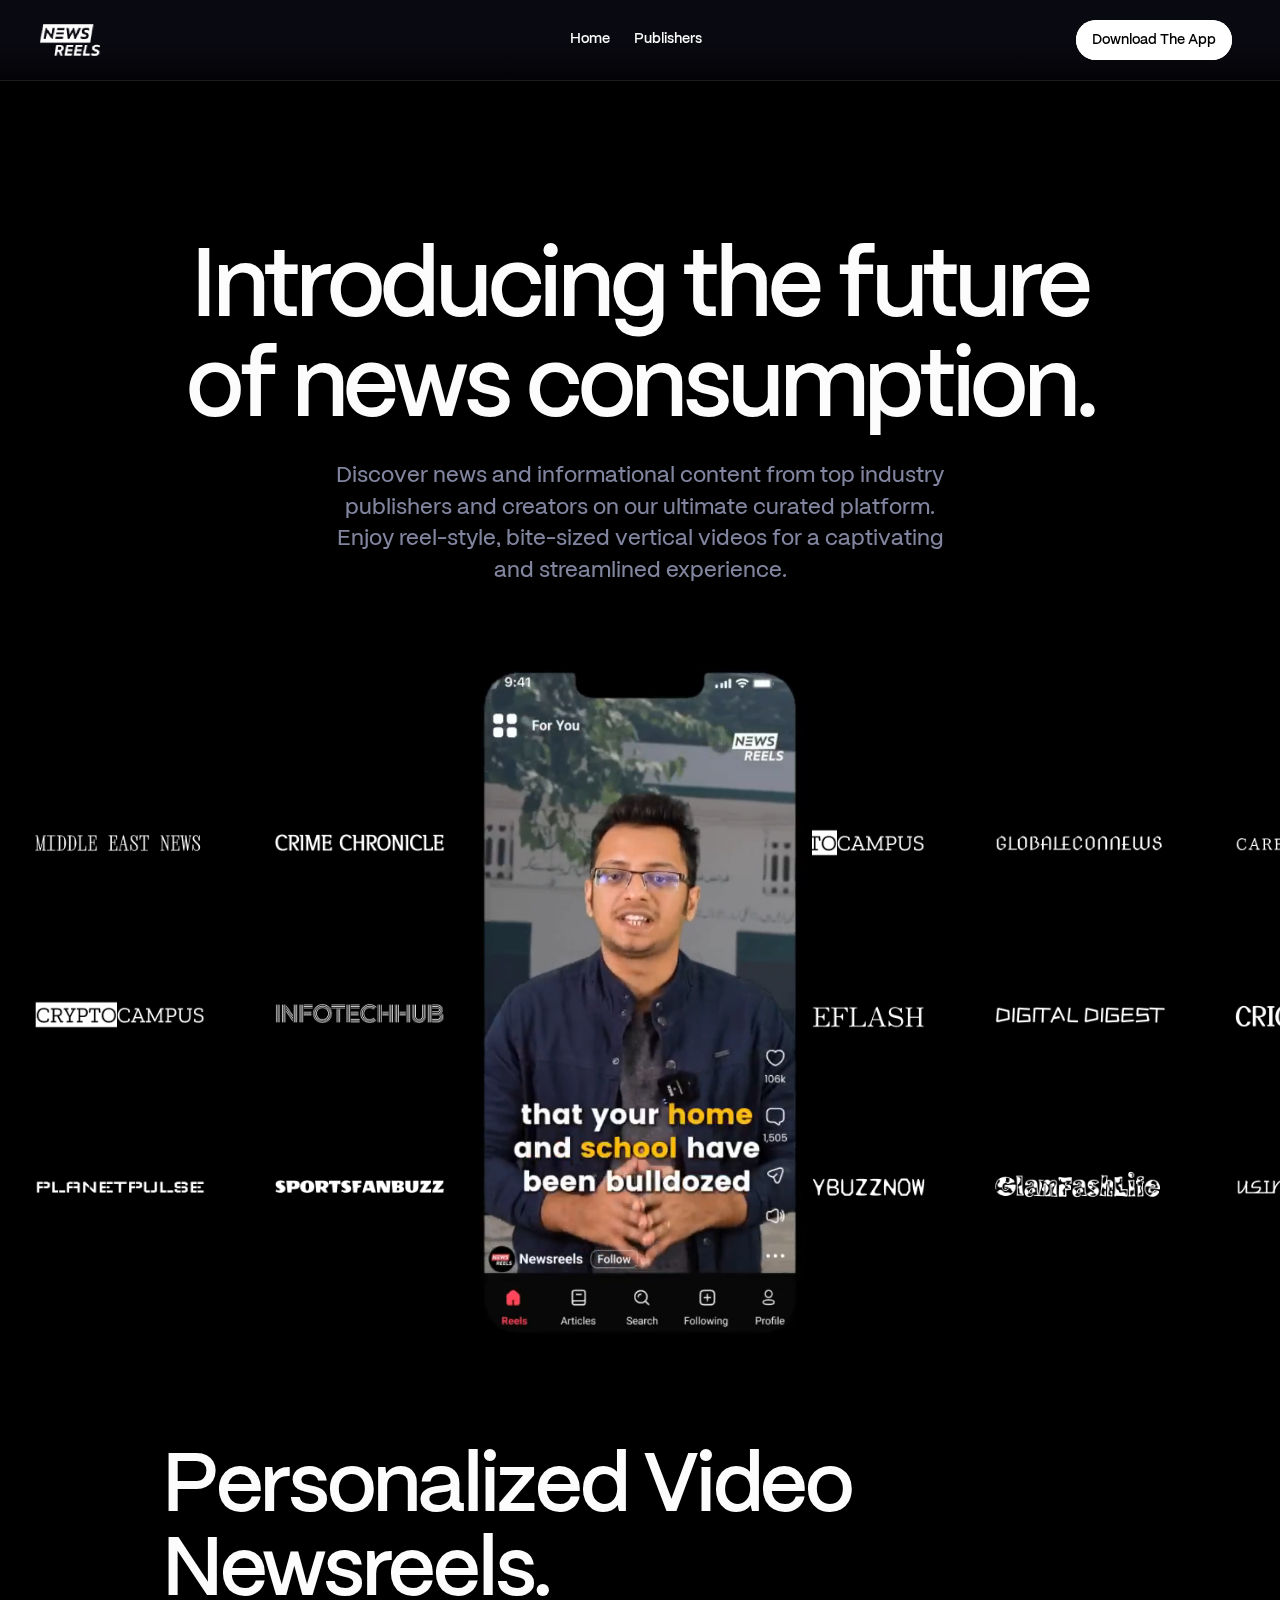
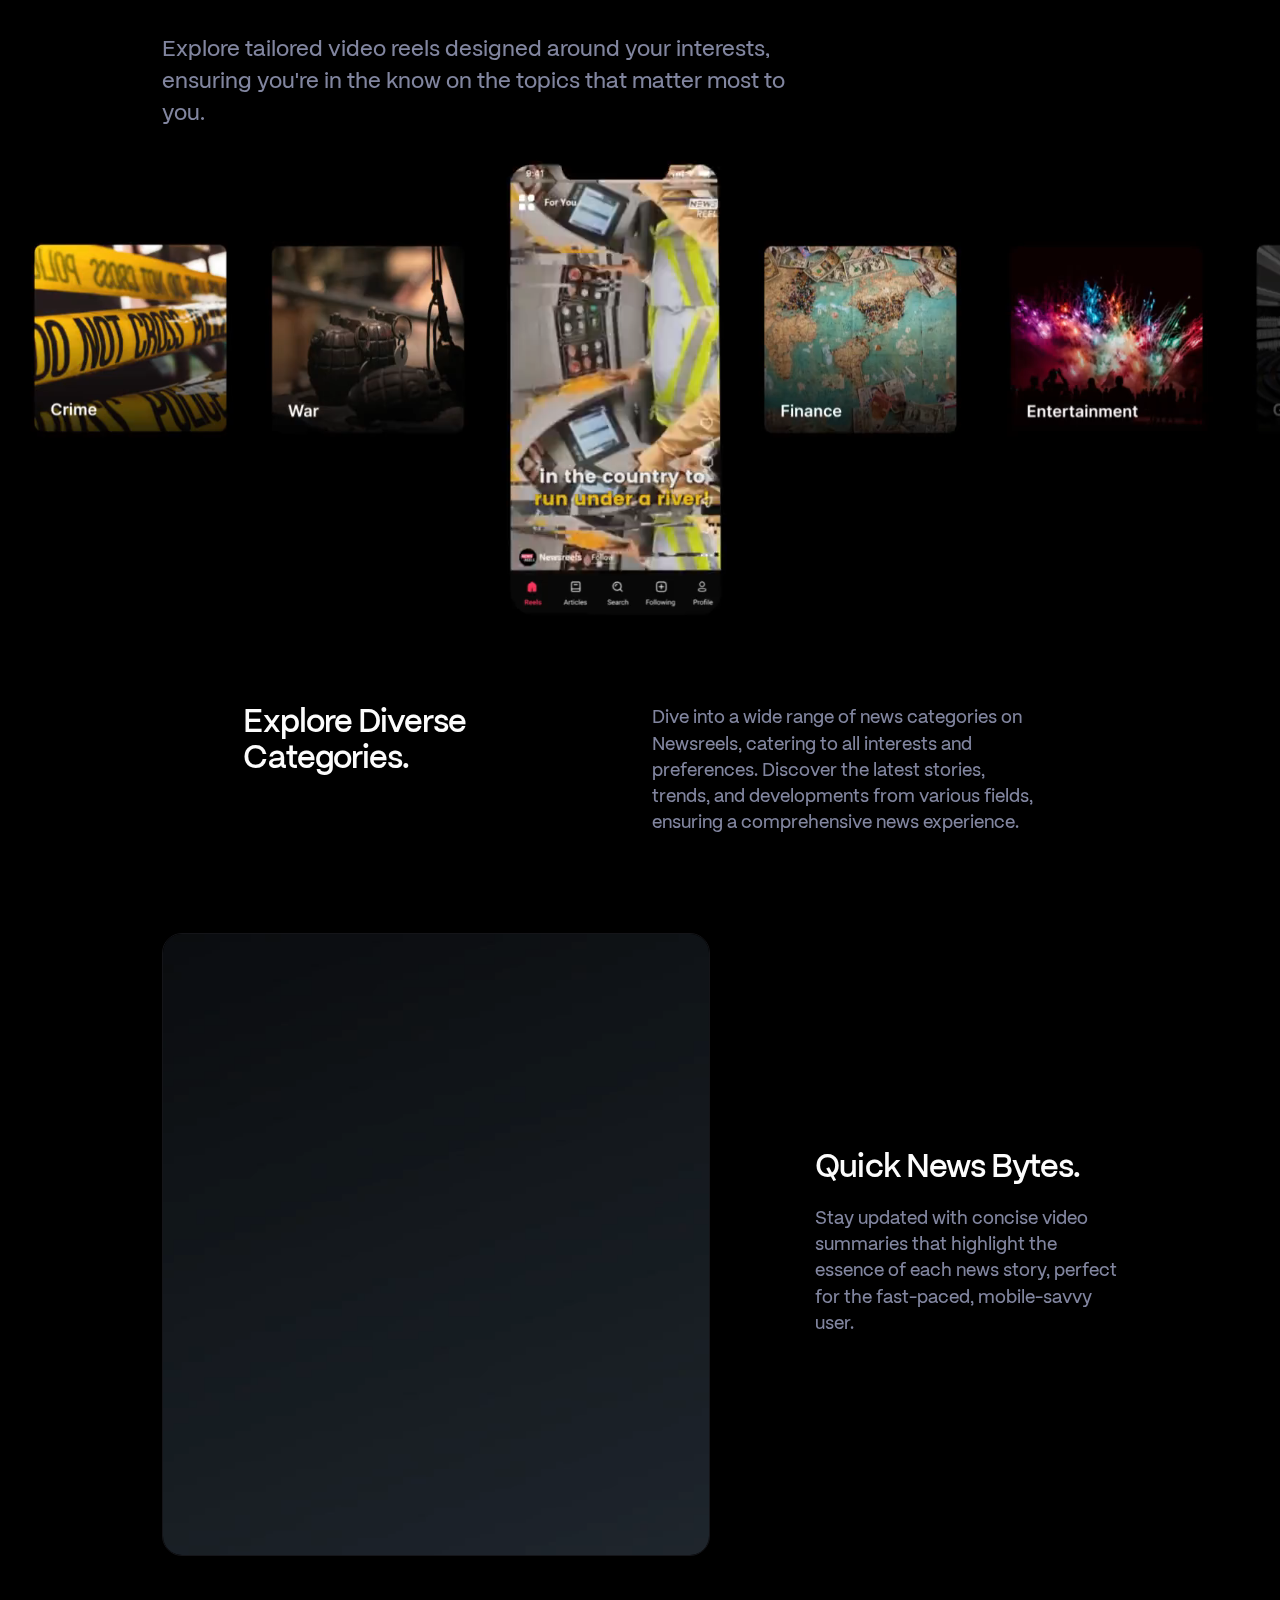
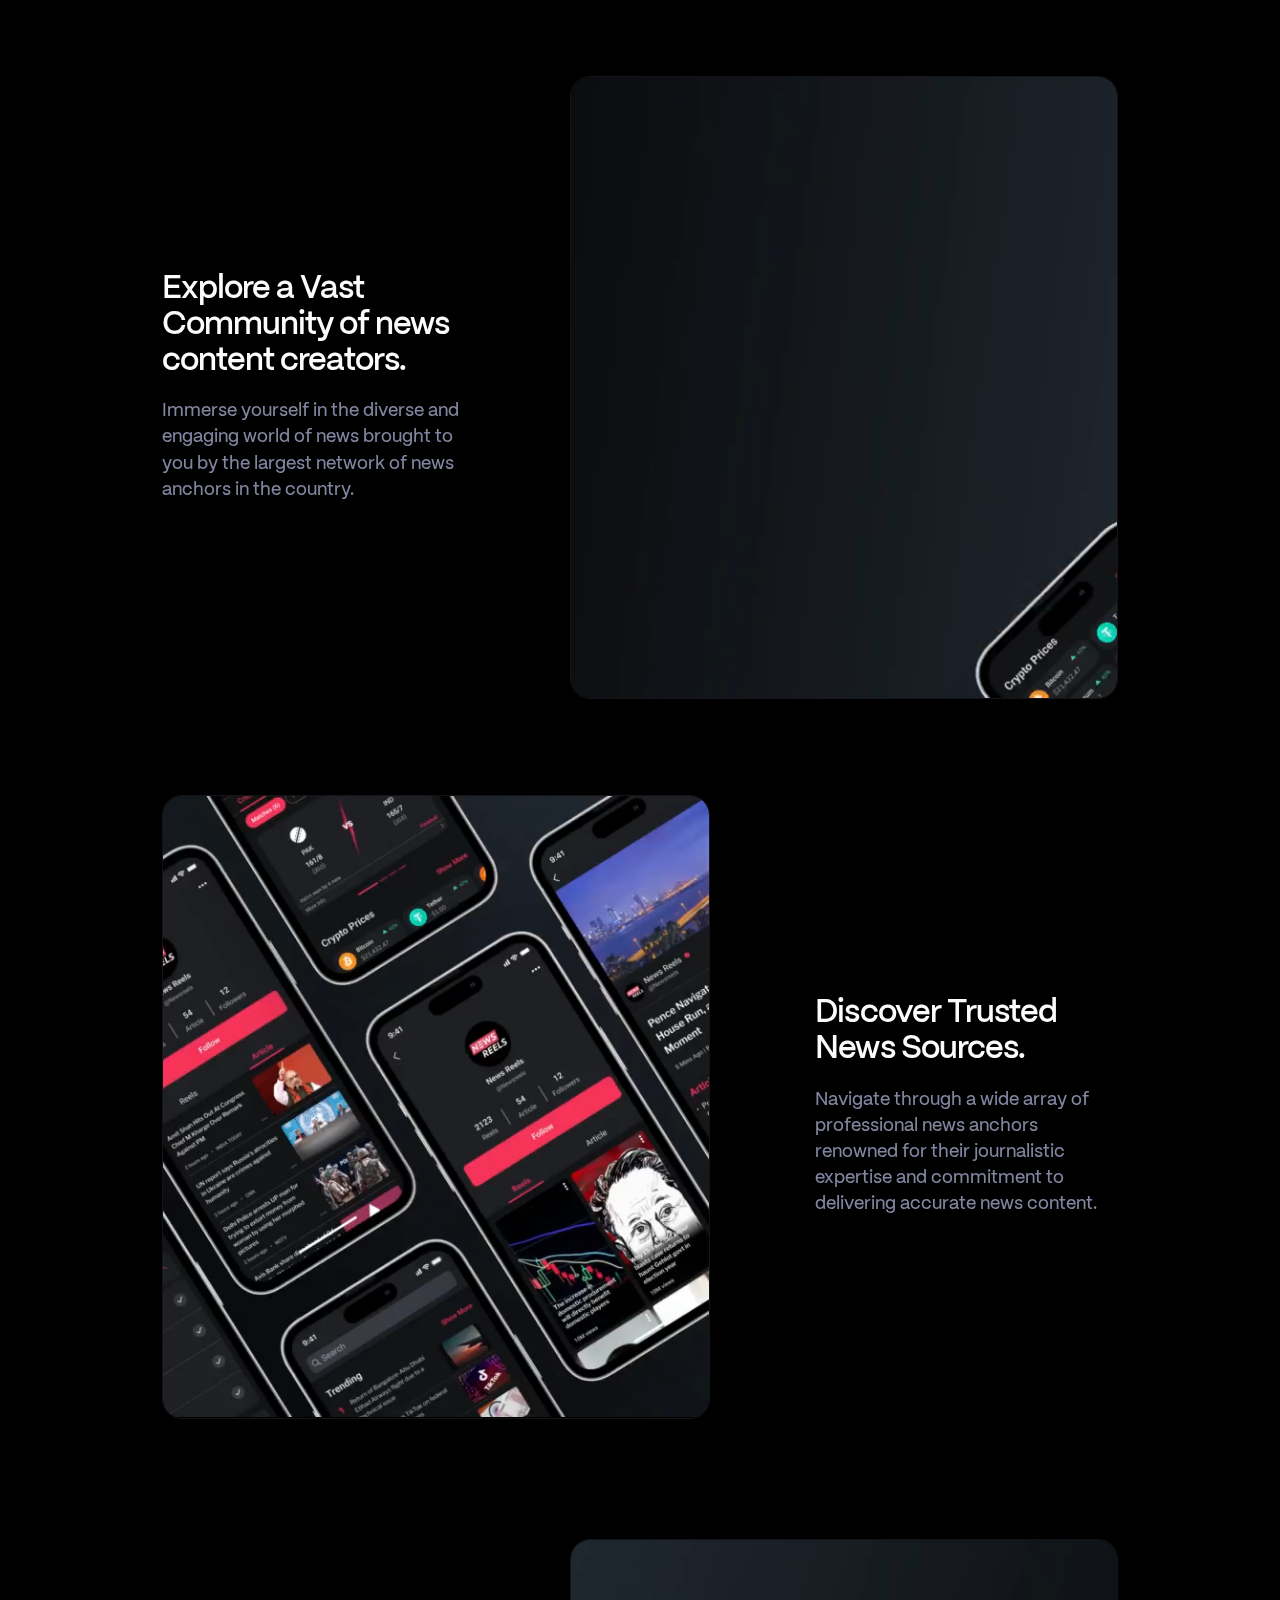
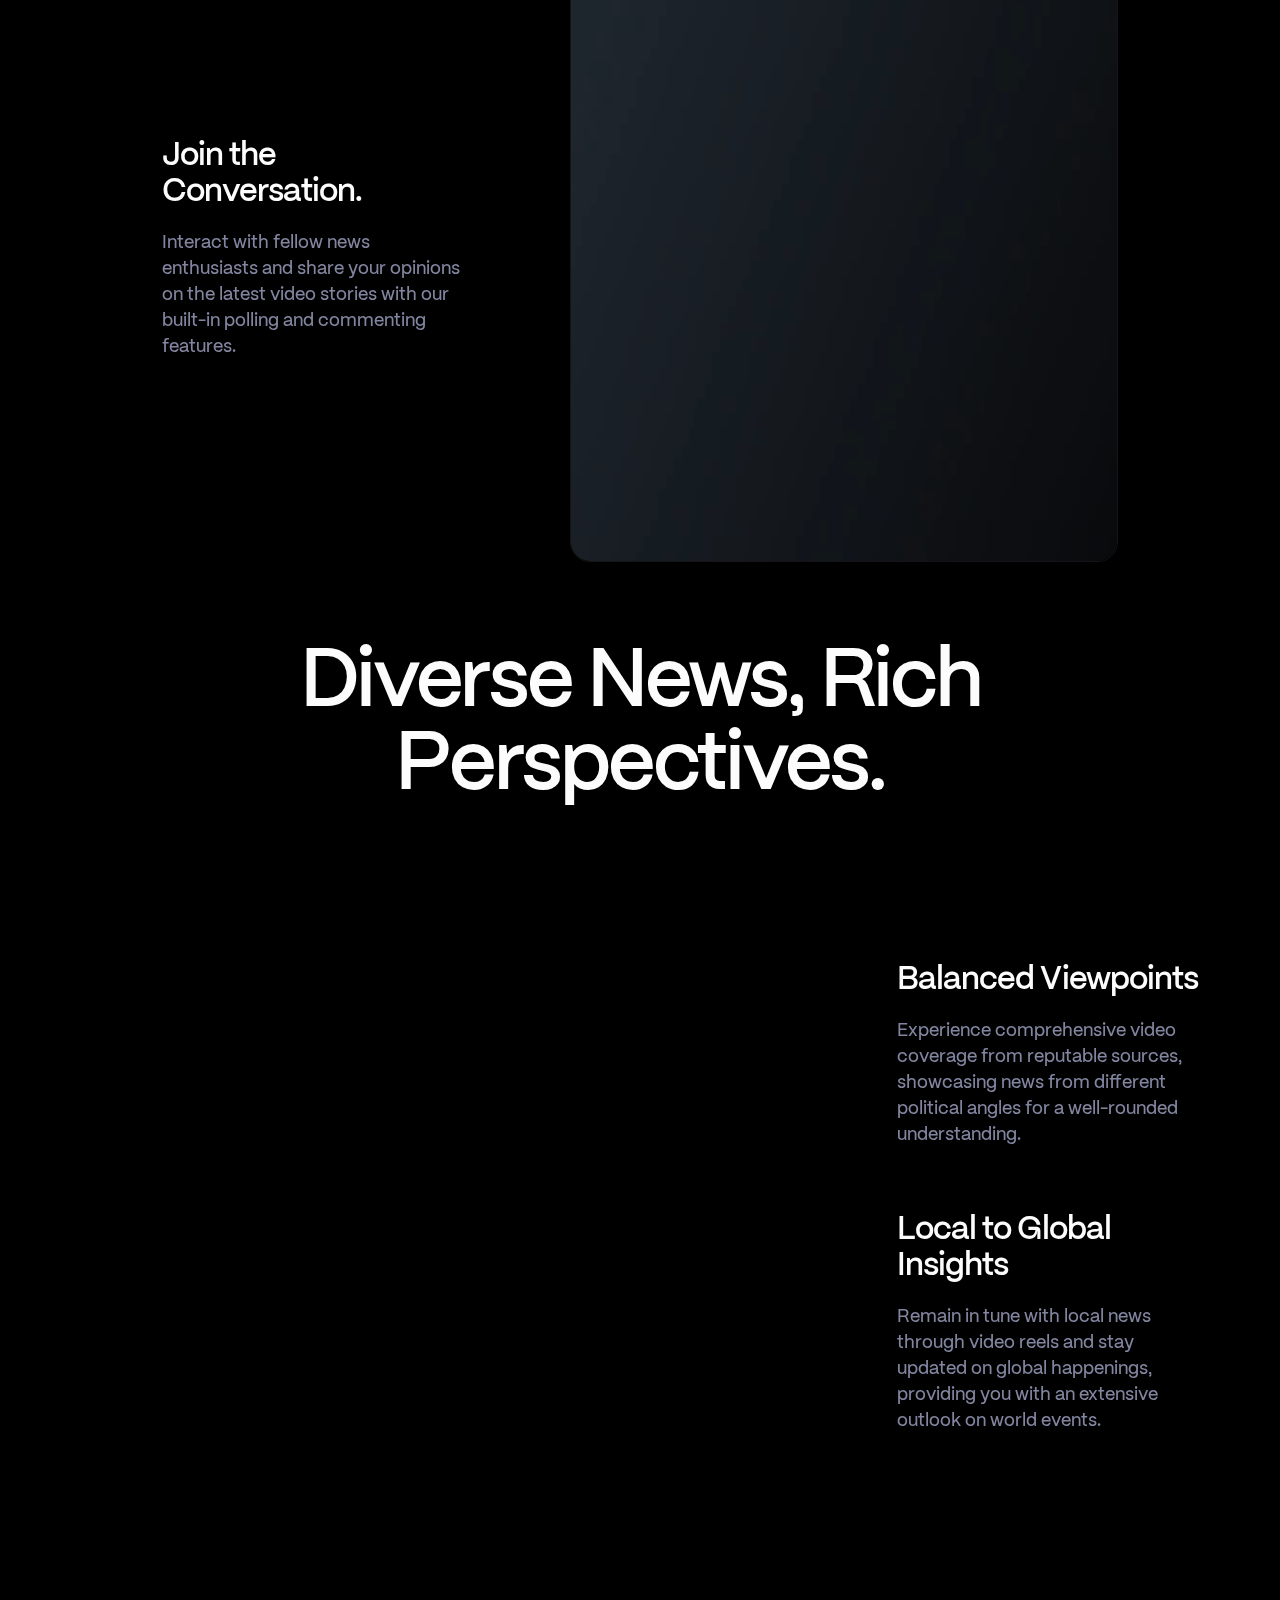
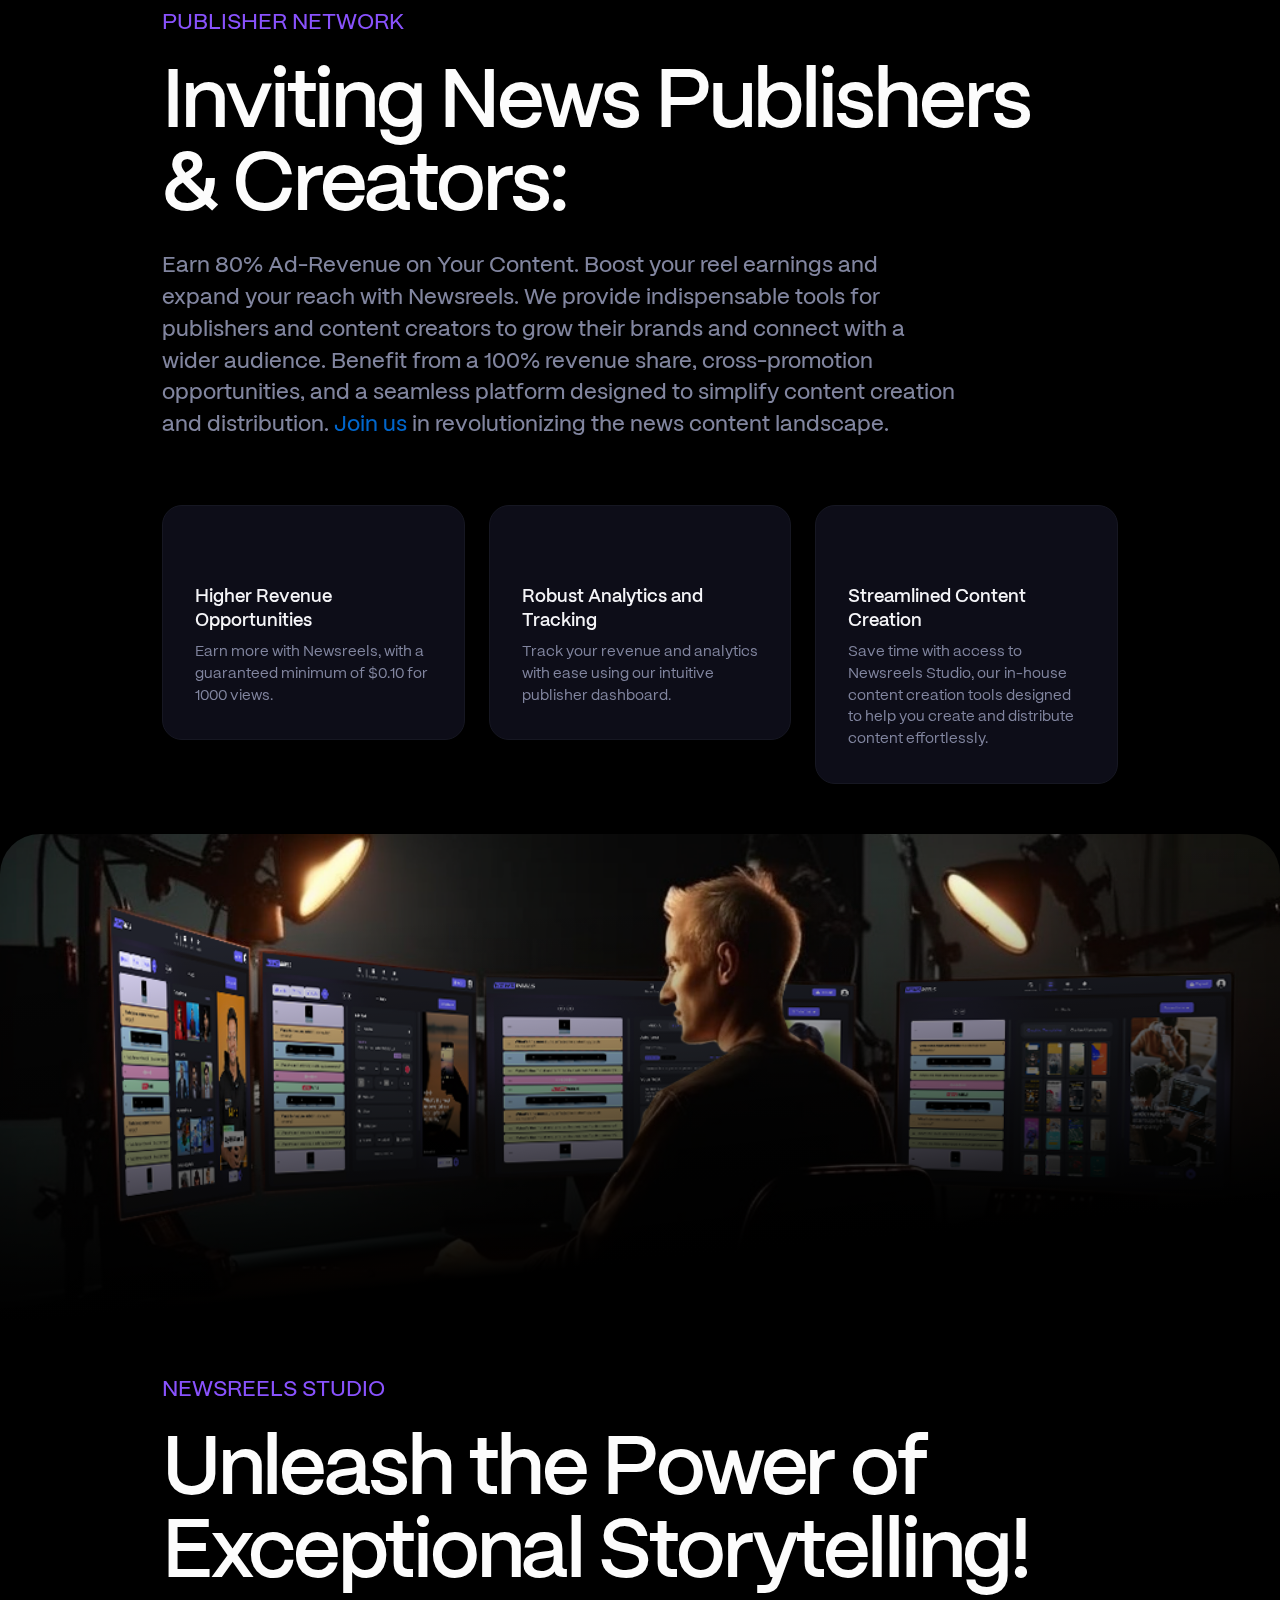
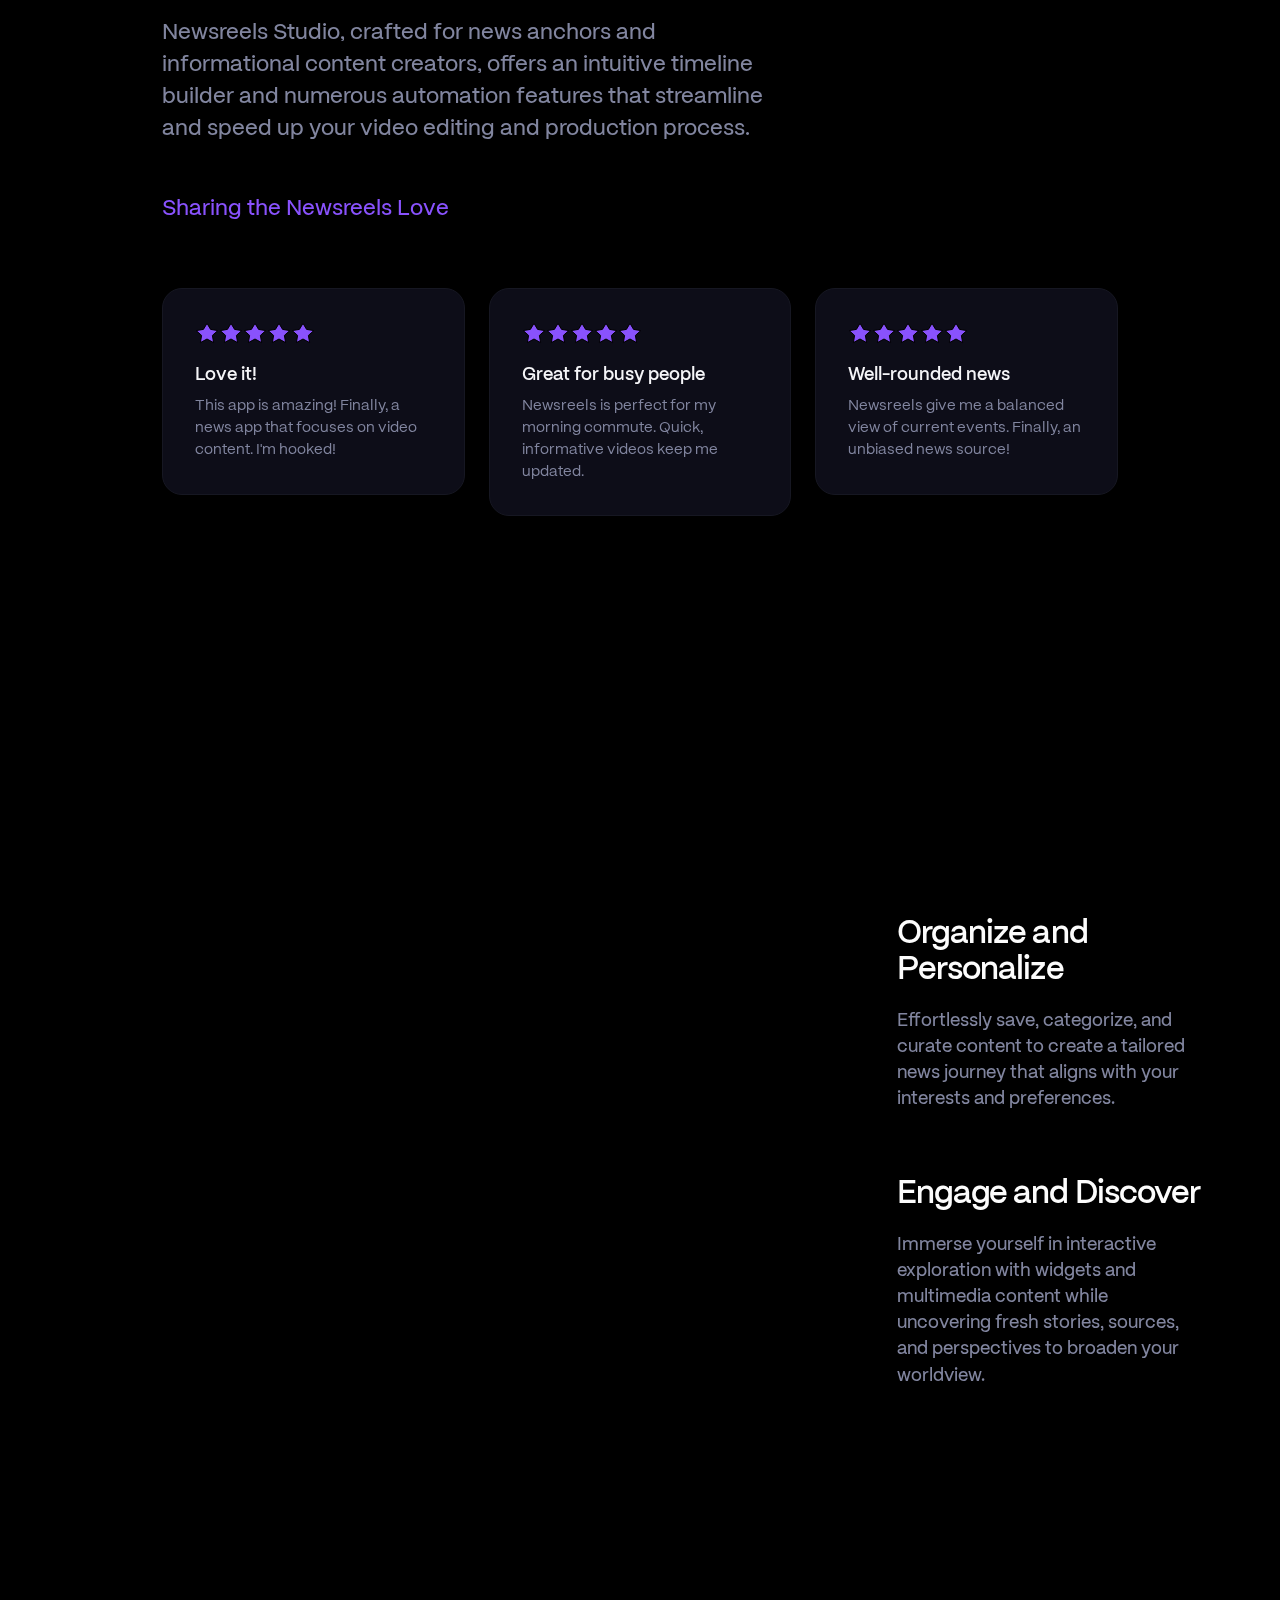
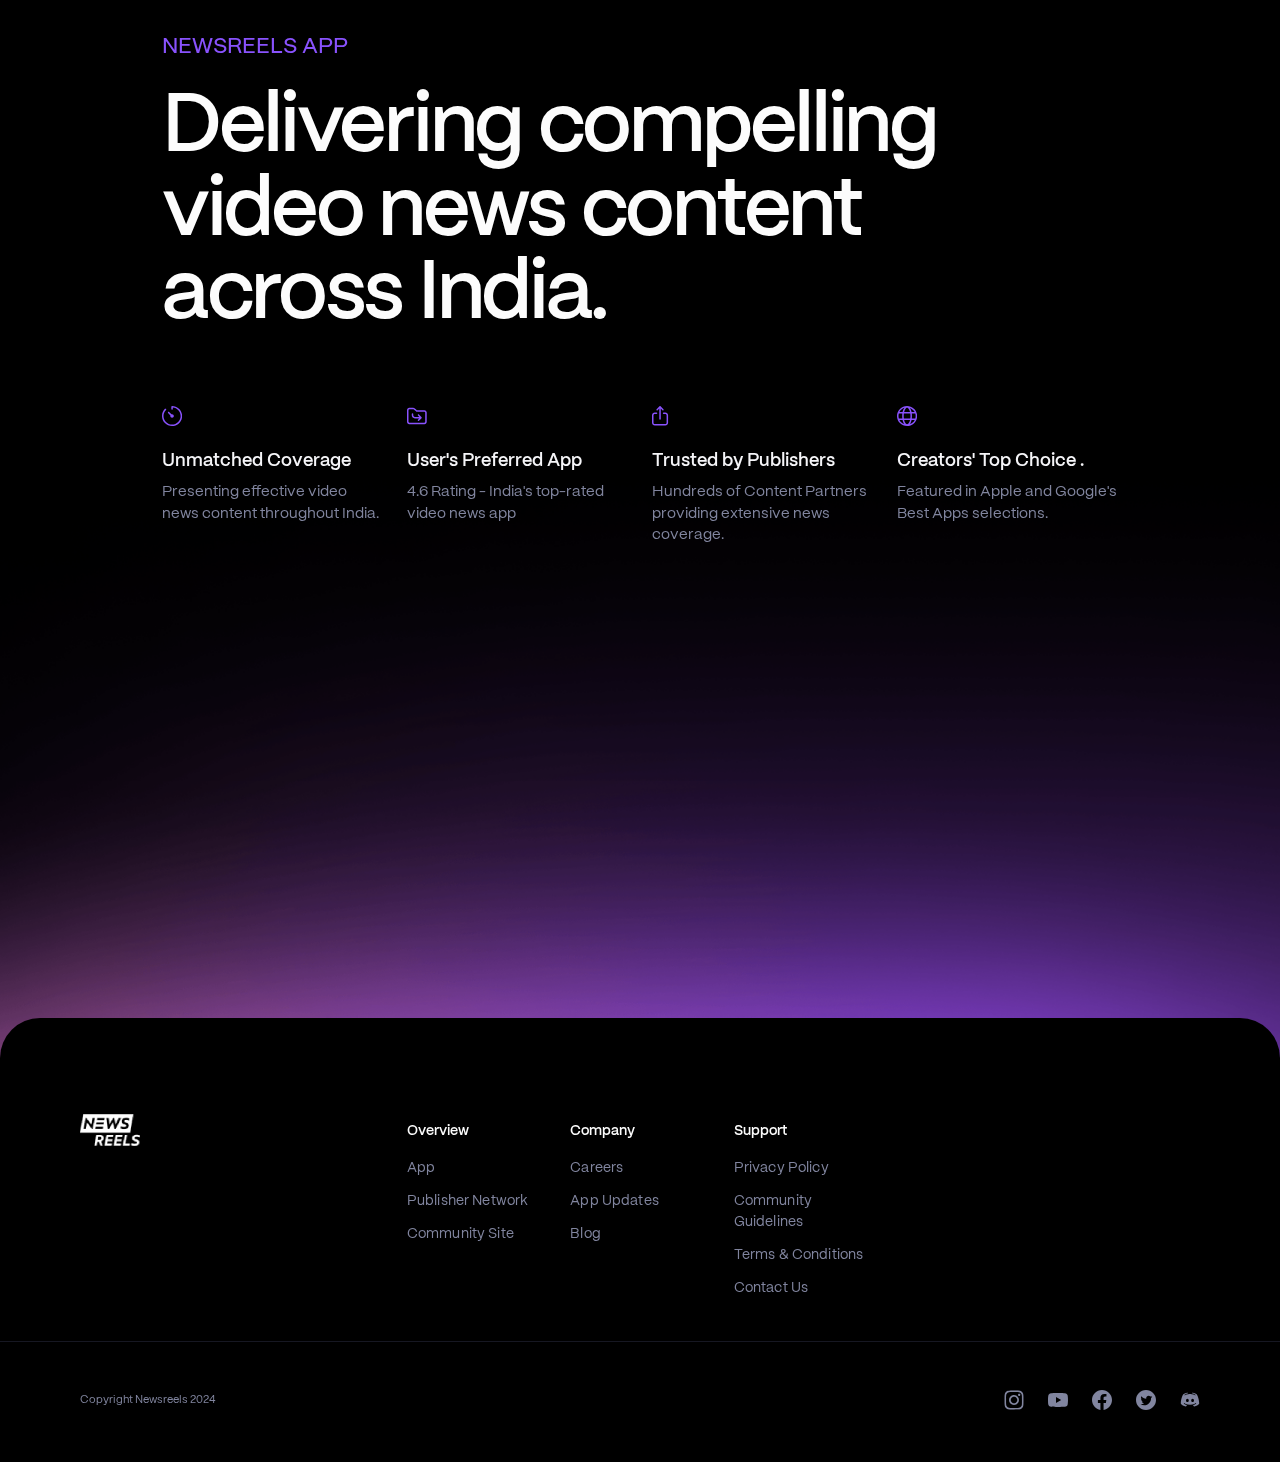
==== commit 1b5f5bf7: "update app link" ====
--- a/index.html
+++ b/index.html
@@ -82,7 +82,7 @@
                 <li><a href="/publishers.html">Publishers</a> </li>
               </ul>
               <ul>
-                <li><a href="https://onelink.to/newsreels.app"
+                <li><a href="https://onelink.to/c2cvfq"
                     class="downloadLink __5gJr1 __1HBn2 OVArd mlegb N3RCw">Download The
                     App</a></li>
               </ul>
@@ -95,7 +95,7 @@
                   class="h6oHQ">Publishers</span></a></li>
           </ul>
           <ul class="Wi_HN">
-            <li><a href="https://onelink.to/newsreels.app"
+            <li><a href="https://onelink.to/c2cvfq"
                 class="downloadLink JPAgA __1HBn2 OVArd mlegb __30iHv pgyqc" target="_self" rel="noreferrer">Download
                 The App</a></li>
           </ul>
